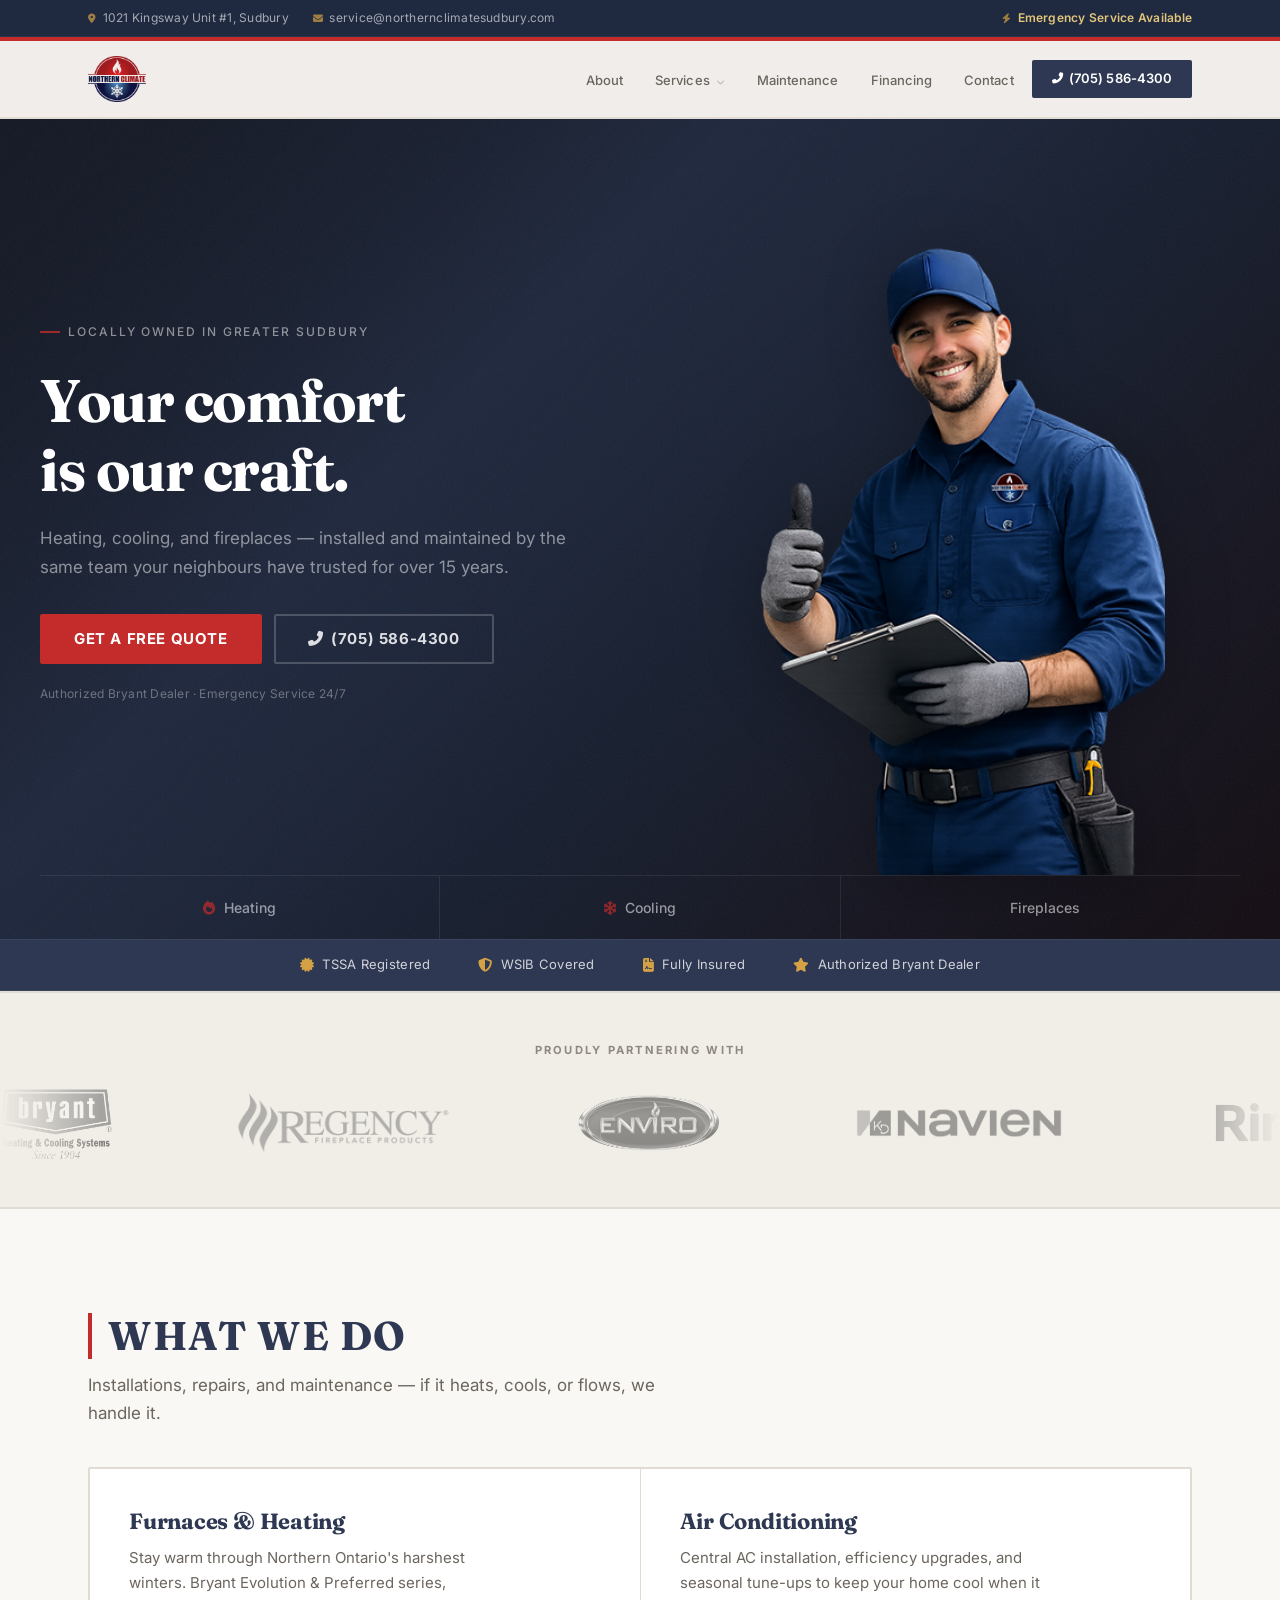
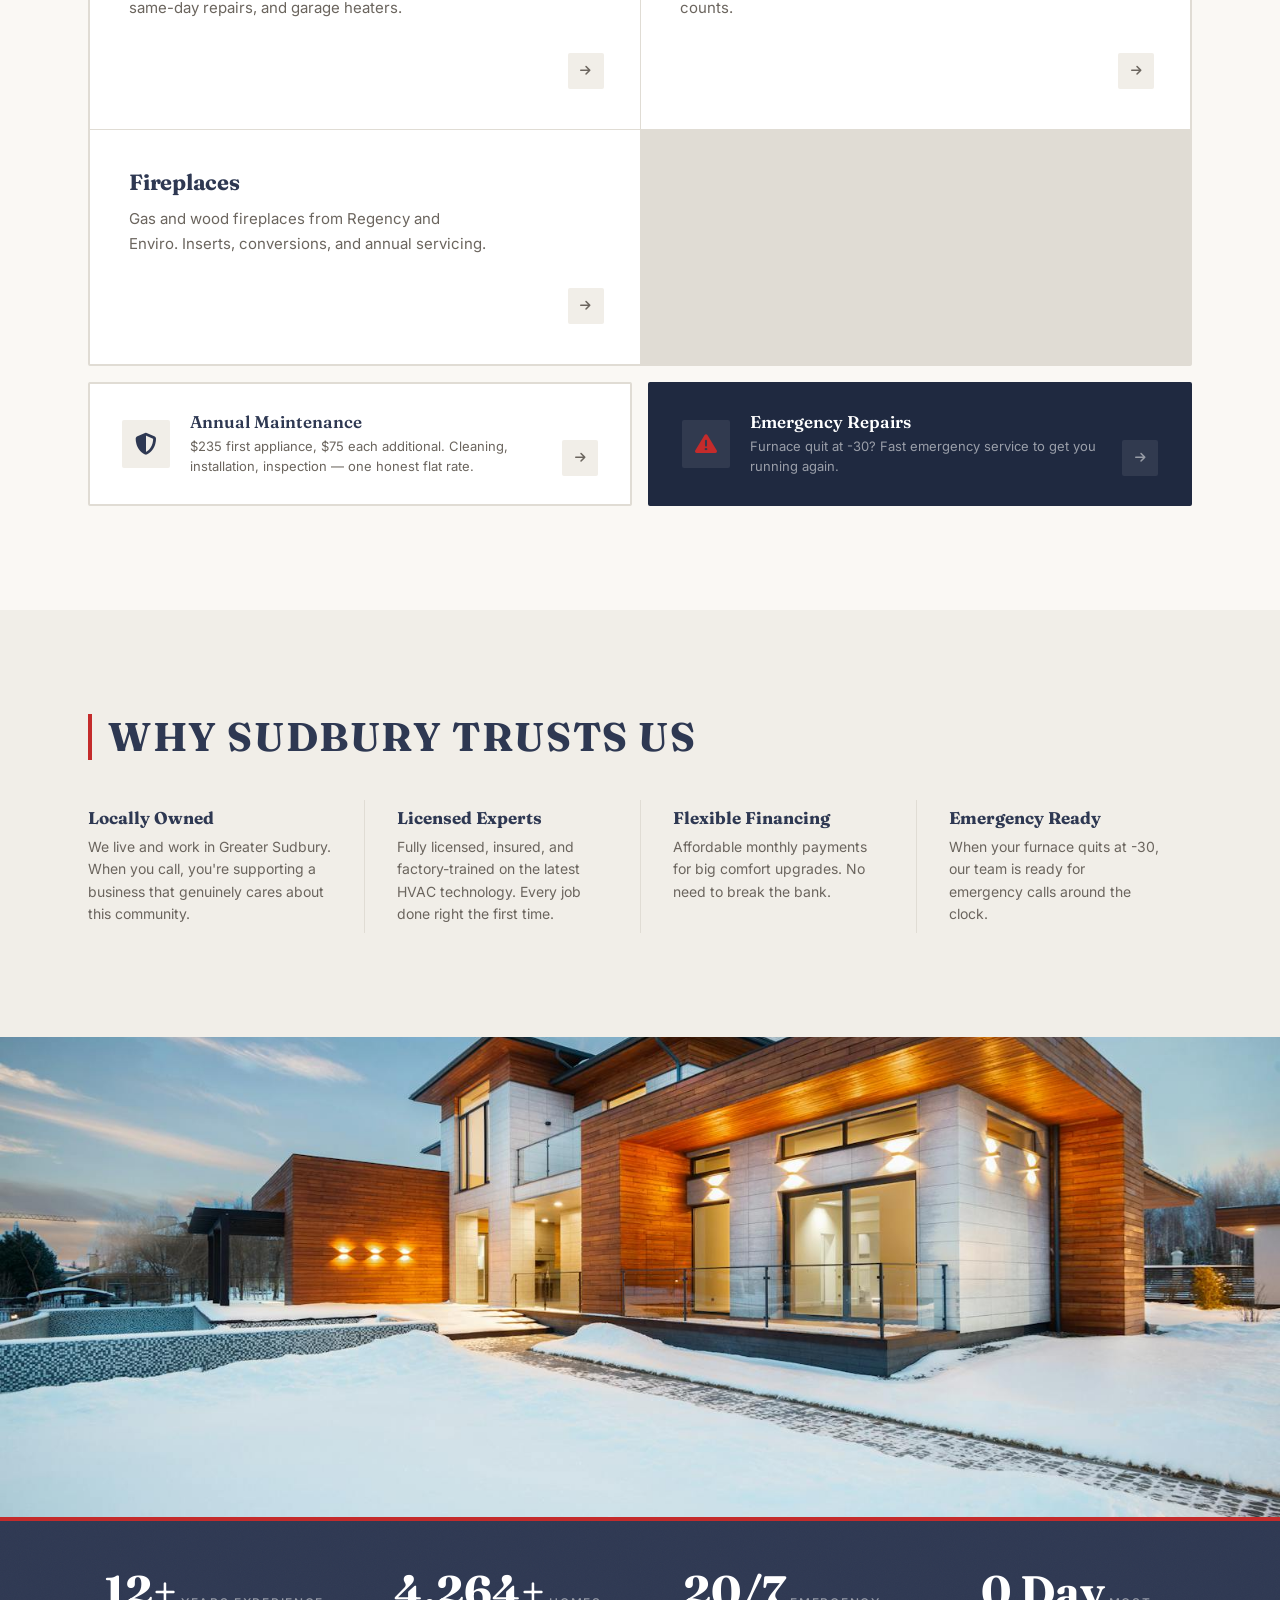
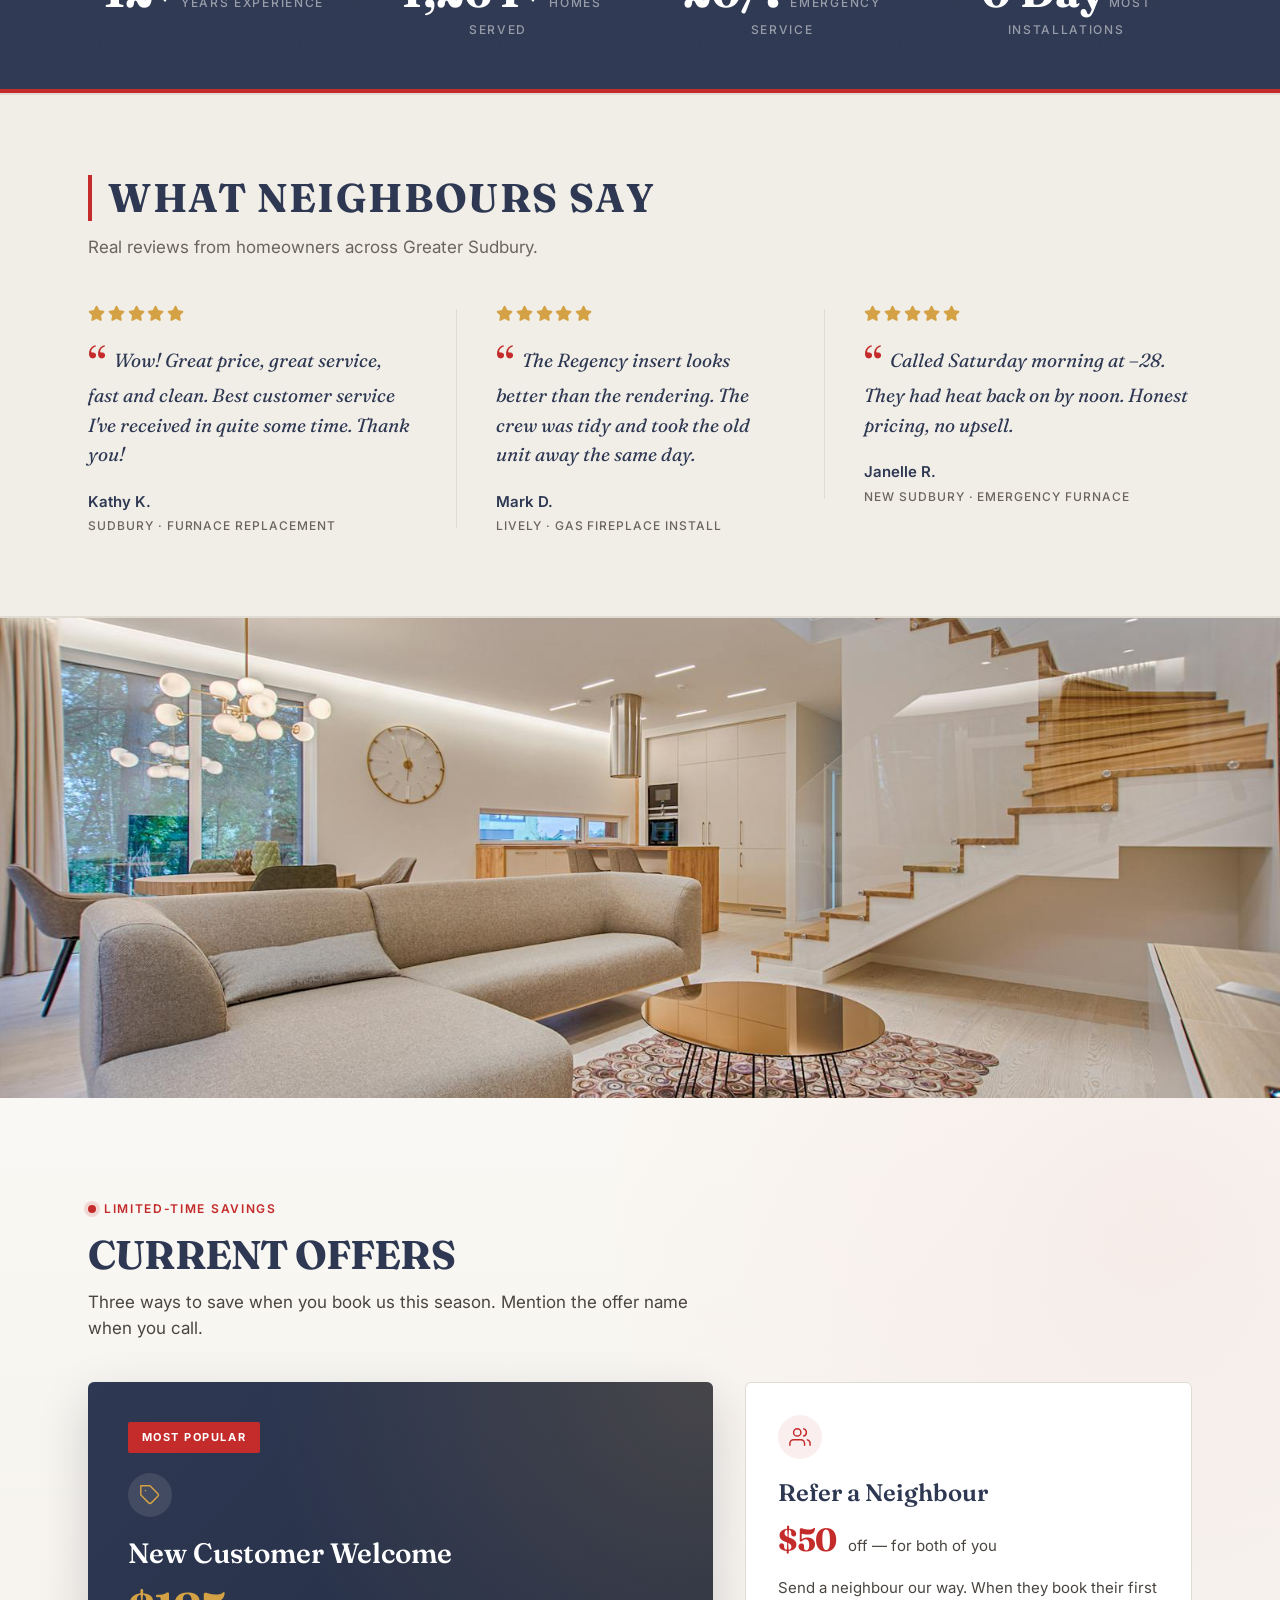
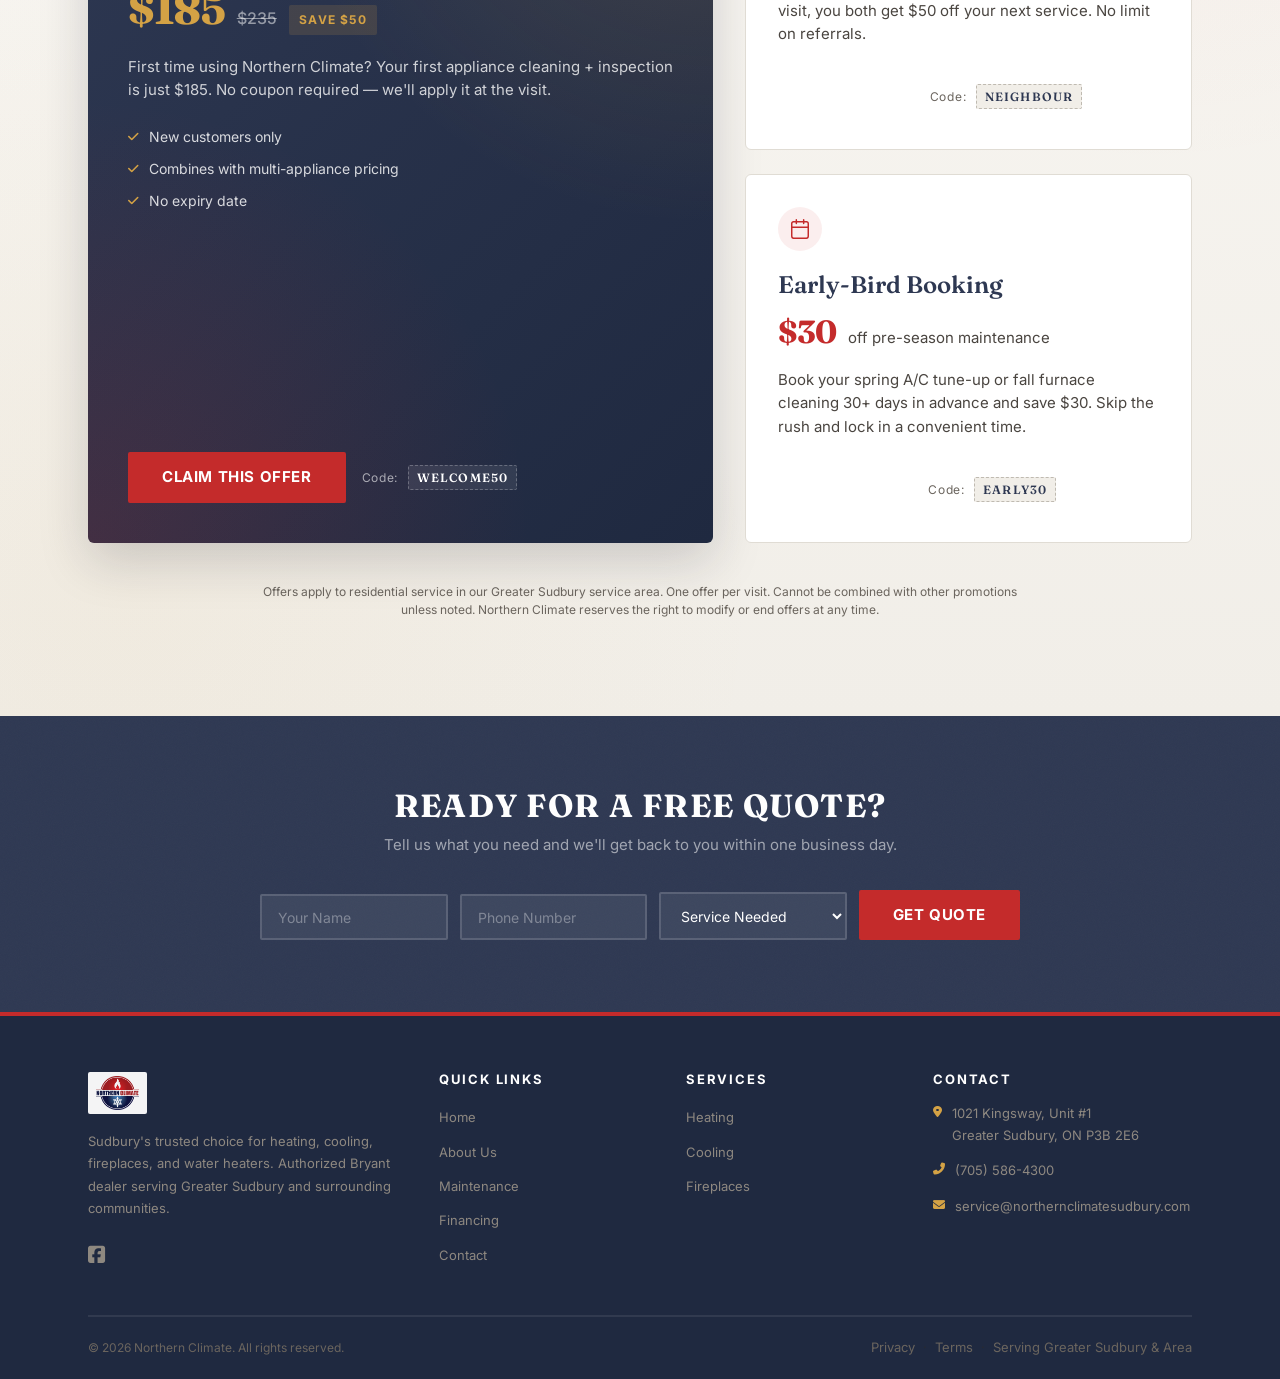
==== index.html @ fa370f74 "Fix testimonials, rewrite plans, add promotions, lighter theme, pause plumbing User-requested polish" ====
<!DOCTYPE html>
<html lang="en">
<head>
  <meta charset="UTF-8">
  <meta name="viewport" content="width=device-width, initial-scale=1.0">
  <meta name="theme-color" content="#2E3852">
  <title>Northern Climate | Heating, Cooling &amp; Fireplaces in Sudbury, ON</title>
  <meta name="description" content="Northern Climate offers expert furnace, air conditioning, and fireplace services in Greater Sudbury, ON. Authorized Bryant dealer. Call (705) 586-4300.">
  <link rel="canonical" href="https://northernclimatesudbury.com/">

  <!-- Favicons -->
  <link rel="icon" type="image/svg+xml" href="favicon.svg">
  <link rel="apple-touch-icon" href="apple-touch-icon.svg">
  <link rel="mask-icon" href="favicon-mask.svg" color="#C42B2B">
  <link rel="manifest" href="site.webmanifest">

  <!-- Open Graph -->
  <meta property="og:title" content="Northern Climate | Heating, Cooling &amp; Fireplaces in Sudbury, ON">
  <meta property="og:description" content="Expert furnace, air conditioning, and fireplace service in Greater Sudbury. Authorized Bryant dealer.">
  <meta property="og:type" content="website">
  <meta property="og:locale" content="en_CA">
  <meta property="og:site_name" content="Northern Climate">
  <meta property="og:url" content="https://northernclimatesudbury.com/">
  <meta property="og:image" content="https://northernclimatesudbury.com/thumbs-up.png">
  <meta property="og:image:alt" content="Northern Climate — heating, cooling, and fireplaces in Greater Sudbury">

  <!-- Twitter Card -->
  <meta name="twitter:card" content="summary_large_image">
  <meta name="twitter:title" content="Northern Climate | Heating, Cooling &amp; Fireplaces in Sudbury, ON">
  <meta name="twitter:description" content="Expert HVAC services in Greater Sudbury. Authorized Bryant dealer.">
  <meta name="twitter:image" content="https://northernclimatesudbury.com/thumbs-up.png">

  <!-- Performance hints -->
  <link rel="preconnect" href="https://fonts.googleapis.com">
  <link rel="preconnect" href="https://fonts.gstatic.com" crossorigin>
  <link rel="dns-prefetch" href="https://cdnjs.cloudflare.com">

  <!-- Fonts -->
  <link href="https://fonts.googleapis.com/css2?family=Fraunces:opsz,wght@9..144,400;9..144,600;9..144,700&family=Inter:wght@400;500;600;700&display=swap" rel="stylesheet">
  <link rel="stylesheet" href="https://cdnjs.cloudflare.com/ajax/libs/font-awesome/6.4.0/css/all.min.css">

  <!-- Site styles + JS -->
  <link rel="stylesheet" href="css/styles.css">
  <script src="js/main.js" defer></script>
  <script type="application/ld+json">
  {
    "@context": "https://schema.org",
    "@type": "HVACBusiness",
    "name": "Northern Climate",
    "telephone": "(705) 586-4300",
    "email": "service@northernclimatesudbury.com",
    "url": "https://northernclimatesudbury.com",
    "address": {
      "@type": "PostalAddress",
      "streetAddress": "1021 Kingsway, Unit #1",
      "addressLocality": "Greater Sudbury",
      "addressRegion": "ON",
      "postalCode": "P3B 2E6",
      "addressCountry": "CA"
    },
    "openingHours": "Mo-Fr 08:00-17:00"
  }
  </script>

  <!-- Google Analytics 4 — TODO: replace G-XXXXXXXXXX with your Measurement ID, then uncomment. -->
  <!--
  <script async src="https://www.googletagmanager.com/gtag/js?id=G-XXXXXXXXXX"></script>
  <script>
    window.dataLayer = window.dataLayer || [];
    function gtag(){dataLayer.push(arguments);}
    gtag('js', new Date());
    gtag('config', 'G-XXXXXXXXXX', { anonymize_ip: true });
  </script>
  -->
  <!-- Privacy-friendly alternative: Plausible
  <script defer data-domain="northernclimatesudbury.com" src="https://plausible.io/js/script.js"></script>
  -->
</head>
<body>

  <a class="skip-link" href="#main">Skip to main content</a>

  <header>
    <!-- Top Info Bar -->
    <div class="top-bar" id="topBar">
      <div class="container top-bar-inner">
        <div class="top-bar-left">
          <span><i class="fas fa-map-marker-alt"></i> 1021 Kingsway Unit #1, Sudbury</span>
          <span><i class="fas fa-envelope"></i> service@northernclimatesudbury.com</span>
        </div>
        <div><span><i class="fas fa-bolt"></i> <strong>Emergency Service Available</strong></span></div>
      </div>
    </div>

    <!-- Navigation -->
    <nav class="nav-wrap">
      <div class="container nav-inner">
        <a href="index.html" class="nav-logo"><img src="Northern Climate logo (1).png" alt="Northern Climate"></a>
        <ul class="nav-links">
          <li><a href="about.html">About</a></li>
          <li class="nav-dropdown">
            <a href="#" class="nav-dropdown-toggle">Services <i class="fas fa-chevron-down"></i></a>
            <div class="nav-dropdown-menu">
              <a href="services/heating.html">Heating</a>
              <a href="services/cooling.html">Cooling</a>
              <a href="services/fireplaces.html">Fireplaces</a>
              <!-- <a href="services/plumbing.html">Plumbing &amp; Water Heaters</a> -->
            </div>
          </li>
          <li><a href="protection-plans.html">Maintenance</a></li>
          <li><a href="financing.html">Financing</a></li>
          <li><a href="contact.html">Contact</a></li>
          <li><a href="tel:7055864300" class="nav-cta"><i class="fas fa-phone-alt"></i> (705) 586-4300</a></li>
        </ul>
        <button class="hamburger" aria-label="Toggle navigation">
          <span></span><span></span><span></span>
        </button>
      </div>
      <div class="mobile-menu">
        <a href="about.html">About</a>
        <a href="#" class="mobile-services-toggle">Services <i class="fas fa-chevron-down"></i></a>
        <div class="mobile-submenu">
          <a href="services/heating.html">Heating</a>
          <a href="services/cooling.html">Cooling</a>
          <a href="services/fireplaces.html">Fireplaces</a>
          <!-- <a href="services/plumbing.html">Plumbing &amp; Water Heaters</a> -->
        </div>
        <a href="protection-plans.html">Maintenance</a>
        <a href="financing.html">Financing</a>
        <a href="contact.html">Contact</a>
        <a href="tel:7055864300" style="color:var(--red);font-weight:700"><i class="fas fa-phone-alt"></i> (705) 586-4300</a>
      </div>
    </nav>
  </header>

  <main id="main">

    <!-- ====== HERO ====== -->
    <section class="hero has-grain industrial-grid">
      <div class="hero-bg-pattern"></div>
      <div class="container hero-content">
        <div class="hero-text">
          <div class="hero-label">Locally Owned in Greater Sudbury</div>
          <h1>Your comfort is our craft.</h1>
          <p class="hero-subtitle">Heating, cooling, and fireplaces — installed and maintained by the same team your neighbours have trusted for over 15 years.</p>
          <div class="hero-actions">
            <a href="contact.html" class="btn btn-red">Get a Free Quote</a>
            <a href="tel:7055864300" class="btn btn-outline"><i class="fas fa-phone-alt"></i> (705) 586-4300</a>
          </div>
          <div class="hero-credential">Authorized Bryant Dealer · Emergency Service 24/7</div>
        </div>
        <div class="hero-image">
          <img src="thumbs-up.png" alt="Northern Climate technician" width="640" height="640" fetchpriority="high" decoding="async" />
        </div>
        <div class="hero-services-row">
          <a href="services/heating.html" class="hero-service-link">
            <i class="fas fa-fire"></i>
            <span>Heating</span>
          </a>
          <a href="services/cooling.html" class="hero-service-link">
            <i class="fas fa-snowflake"></i>
            <span>Cooling</span>
          </a>
          <a href="services/fireplaces.html" class="hero-service-link">
            <i class="fas fa-fireplace"></i>
            <span>Fireplaces</span>
          </a>
          <!--

          <a href="services/plumbing.html" class="hero-service-link">
            <i class="fas fa-faucet"></i>
            <span>Plumbing</span>
          </a>

          -->
        </div>
      </div>
    </section>

    <!-- ====== TRUST BADGES ====== -->
    <section class="trust-row" aria-label="Credentials">
      <div class="container trust-row-inner">
        <span class="trust-item"><i class="fas fa-certificate" aria-hidden="true"></i> TSSA Registered</span>
        <span class="trust-sep" aria-hidden="true"></span>
        <span class="trust-item"><i class="fas fa-shield-alt" aria-hidden="true"></i> WSIB Covered</span>
        <span class="trust-sep" aria-hidden="true"></span>
        <span class="trust-item"><i class="fas fa-file-contract" aria-hidden="true"></i> Fully Insured</span>
        <span class="trust-sep" aria-hidden="true"></span>
        <span class="trust-item"><i class="fas fa-star" aria-hidden="true"></i> Authorized Bryant Dealer</span>
      </div>
    </section>

    <!-- ====== PARTNERS MARQUEE ====== -->
    <section class="marquee-section">
      <div class="marquee-label">Proudly Partnering With</div>
      <div class="marquee">
        <div class="marquee-track">
          <img src="brand_logos/bryant.png" alt="Bryant" >
          <img src="brand_logos/regency.png" alt="Regency">
          <img src="brand_logos/enviro.png" alt="Enviro">
          <img src="brand_logos/navien.png" alt="Navien">
          <img src="brand_logos/rinnai.png" alt="Rinnai">
          <img src="brand_logos/bradford white.png" alt="Bradford White">
          <img src="brand_logos/continental.png" alt="Continental" >
          <!-- duplicate set for seamless loop -->
          <img src="brand_logos/bryant.png" alt="Bryant" aria-hidden="true">
          <img src="brand_logos/regency.png" alt="Regency" aria-hidden="true">
          <img src="brand_logos/enviro.png" alt="Enviro" aria-hidden="true">
          <img src="brand_logos/navien.png" alt="Navien" aria-hidden="true">
          <img src="brand_logos/rinnai.png" alt="Rinnai" aria-hidden="true">
          <img src="brand_logos/bradford white.png" alt="Bradford White" aria-hidden="true">
          <img src="brand_logos/continental.png" alt="Continental" aria-hidden="true" >
        </div>
      </div>
    </section>

    <!-- ====== SERVICES ====== -->
    <section id="services" class="section-padding">
      <div class="container">
        <div class="section-heading section-heading--left">
          <h2>What We Do</h2>
          <p>Installations, repairs, and maintenance — if it heats, cools, or flows, we handle it.</p>
        </div>

        <div class="services-grid-v2 stagger-children">
          <a href="services/heating.html" class="service-tile fade-in">
            <h3>Furnaces &amp; Heating</h3>
            <p>Stay warm through Northern Ontario's harshest winters. Bryant Evolution &amp; Preferred series, same-day repairs, and garage heaters.</p>
            <span class="service-tile-arrow"><i class="fas fa-arrow-right"></i></span>
          </a>
          <a href="services/cooling.html" class="service-tile fade-in">
            <h3>Air Conditioning</h3>
            <p>Central AC installation, efficiency upgrades, and seasonal tune-ups to keep your home cool when it counts.</p>
            <span class="service-tile-arrow"><i class="fas fa-arrow-right"></i></span>
          </a>
          <a href="services/fireplaces.html" class="service-tile fade-in">
            <h3>Fireplaces</h3>
            <p>Gas and wood fireplaces from Regency and Enviro. Inserts, conversions, and annual servicing.</p>
            <span class="service-tile-arrow"><i class="fas fa-arrow-right"></i></span>
          </a>
          <!--

          <a href="services/plumbing.html" class="service-tile fade-in">
            <h3>Plumbing &amp; Water Heaters</h3>
            <p>Tank replacements, tankless conversions, cottage plumbing, and underground gas line work.</p>
            <span class="service-tile-arrow"><i class="fas fa-arrow-right"></i></span>
          </a>

          -->
        </div>

        <div class="services-bottom-row stagger-children">
          <a href="protection-plans.html" class="service-highlight fade-in">
            <i class="fas fa-shield-alt"></i>
            <div>
              <h3>Annual Maintenance</h3>
              <p>$235 first appliance, $75 each additional. Cleaning, installation, inspection — one honest flat rate.</p>
            </div>
            <span class="service-tile-arrow"><i class="fas fa-arrow-right"></i></span>
          </a>
          <a href="tel:7055864300" class="service-highlight service-highlight--emergency fade-in">
            <i class="fas fa-exclamation-triangle"></i>
            <div>
              <h3>Emergency Repairs</h3>
              <p>Furnace quit at -30? Fast emergency service to get you running again.</p>
            </div>
            <span class="service-tile-arrow"><i class="fas fa-arrow-right"></i></span>
          </a>
        </div>
      </div>
    </section>

    <!-- ====== WHY US ====== -->
    <section class="section-padding section-alt">
      <div class="container">
        <div class="section-heading section-heading--left">
          <h2>Why Sudbury Trusts Us</h2>
        </div>
        <div class="why-strip stagger-children">
          <div class="why-strip-item fade-in">
            <h3>Locally Owned</h3>
            <p>We live and work in Greater Sudbury. When you call, you're supporting a business that genuinely cares about this community.</p>
          </div>
          <div class="why-strip-item fade-in">
            <h3>Licensed Experts</h3>
            <p>Fully licensed, insured, and factory-trained on the latest HVAC technology. Every job done right the first time.</p>
          </div>
          <div class="why-strip-item fade-in">
            <h3>Flexible Financing</h3>
            <p>Affordable monthly payments for big comfort upgrades. No need to break the bank.</p>
          </div>
          <div class="why-strip-item fade-in">
            <h3>Emergency Ready</h3>
            <p>When your furnace quits at -30, our team is ready for emergency calls around the clock.</p>
          </div>
        </div>
      </div>
    </section>

    <!-- ====== PHOTO BREAK ====== -->
    <div class="photo-break">
      <img src="images/cozy-home-winter.jpg" alt="Cozy home kept comfortable through Northern Ontario winters" loading="lazy">
    </div>

    <!-- ====== STATS ====== -->
    <section class="stats-bar has-grain">
      <div class="container">
        <div class="stat-item">
          <span class="stat-number" data-count="15" data-suffix="+">0</span>
          <span class="stat-label">Years Experience</span>
        </div>
        <div class="stat-item">
          <span class="stat-number" data-count="5000" data-suffix="+">0</span>
          <span class="stat-label">Homes Served</span>
        </div>
        <div class="stat-item">
          <span class="stat-number" data-count="24" data-suffix="/7">0</span>
          <span class="stat-label">Emergency Service</span>
        </div>
        <div class="stat-item">
          <span class="stat-number" data-count="1" data-suffix=" Day">0</span>
          <span class="stat-label">Most Installations</span>
        </div>
      </div>
    </section>

    <!-- ====== TESTIMONIALS ====== -->
    <section class="testimonial-section">
      <div class="container">
        <div class="section-heading section-heading--left u-mb-lg">
          <h2>What neighbours say</h2>
          <p>Real reviews from homeowners across Greater Sudbury.</p>
        </div>
        <div class="testimonial-grid stagger-children">
          <div class="testimonial-quote fade-in">
            <div class="stars" aria-label="5 out of 5 stars">
              <i class="fas fa-star" aria-hidden="true"></i><i class="fas fa-star" aria-hidden="true"></i><i class="fas fa-star" aria-hidden="true"></i><i class="fas fa-star" aria-hidden="true"></i><i class="fas fa-star" aria-hidden="true"></i>
            </div>
            <blockquote>Wow! Great price, great service, fast and clean. Best customer service I've received in quite some time. Thank you!</blockquote>
            <cite><strong>Kathy K.</strong>Sudbury · Furnace replacement</cite>
          </div>
          <div class="testimonial-quote fade-in">
            <div class="stars" aria-label="5 out of 5 stars">
              <i class="fas fa-star" aria-hidden="true"></i><i class="fas fa-star" aria-hidden="true"></i><i class="fas fa-star" aria-hidden="true"></i><i class="fas fa-star" aria-hidden="true"></i><i class="fas fa-star" aria-hidden="true"></i>
            </div>
            <blockquote>The Regency insert looks better than the rendering. The crew was tidy and took the old unit away the same day.</blockquote>
            <cite><strong>Mark D.</strong>Lively · Gas fireplace install</cite>
          </div>
          <div class="testimonial-quote fade-in">
            <div class="stars" aria-label="5 out of 5 stars">
              <i class="fas fa-star" aria-hidden="true"></i><i class="fas fa-star" aria-hidden="true"></i><i class="fas fa-star" aria-hidden="true"></i><i class="fas fa-star" aria-hidden="true"></i><i class="fas fa-star" aria-hidden="true"></i>
            </div>
            <blockquote>Called Saturday morning at –28. They had heat back on by noon. Honest pricing, no upsell.</blockquote>
            <cite><strong>Janelle R.</strong>New Sudbury · Emergency furnace</cite>
          </div>
        </div>
      </div>
    </section>

    <!-- ====== PHOTO BREAK ====== -->
    <div class="photo-break">
      <img src="images/home-interior.jpg" alt="Beautiful home interior with modern comfort systems" loading="lazy">
    </div>

    <!-- ====== CURRENT OFFERS ====== -->
    <section class="promos-section" aria-labelledby="promos-heading">
      <div class="container">
        <div class="promos-header fade-in">
          <span class="promos-eyebrow"><span class="promos-eyebrow-dot" aria-hidden="true"></span> Limited-time savings</span>
          <h2 id="promos-heading">Current offers</h2>
          <p>Three ways to save when you book us this season. Mention the offer name when you call.</p>
        </div>

        <div class="promos-grid">
          <!-- FEATURED PROMO -->
          <article class="promo-card promo-card--featured fade-in">
            <div class="promo-card-bg" aria-hidden="true"></div>
            <div class="promo-card-inner">
              <div class="promo-ribbon">Most popular</div>
              <div class="promo-icon" aria-hidden="true">
                <svg viewBox="0 0 24 24" fill="none" stroke="currentColor" stroke-width="1.6" stroke-linecap="round" stroke-linejoin="round">
                  <path d="M20.59 13.41l-7.17 7.17a2 2 0 0 1-2.83 0L2 12V2h10l8.59 8.59a2 2 0 0 1 0 2.82z"/>
                  <line x1="7" y1="7" x2="7.01" y2="7"/>
                </svg>
              </div>
              <h3>New Customer Welcome</h3>
              <div class="promo-amount-line">
                <span class="promo-amount">$185</span>
                <span class="promo-strike">$235</span>
                <span class="promo-save">Save $50</span>
              </div>
              <p>First time using Northern Climate? Your first appliance cleaning + inspection is just $185. No coupon required — we'll apply it at the visit.</p>
              <ul class="promo-meta">
                <li><i class="fas fa-check" aria-hidden="true"></i> New customers only</li>
                <li><i class="fas fa-check" aria-hidden="true"></i> Combines with multi-appliance pricing</li>
                <li><i class="fas fa-check" aria-hidden="true"></i> No expiry date</li>
              </ul>
              <div class="promo-actions">
                <a href="contact.html?offer=welcome" class="btn btn-red">Claim This Offer</a>
                <span class="promo-code">Code: <strong>WELCOME50</strong></span>
              </div>
            </div>
          </article>

          <!-- STANDARD PROMOS -->
          <div class="promos-stack">
            <article class="promo-card fade-in">
              <div class="promo-card-inner">
                <div class="promo-icon promo-icon--gold" aria-hidden="true">
                  <svg viewBox="0 0 24 24" fill="none" stroke="currentColor" stroke-width="1.6" stroke-linecap="round" stroke-linejoin="round">
                    <path d="M17 21v-2a4 4 0 0 0-4-4H5a4 4 0 0 0-4 4v2"/>
                    <circle cx="9" cy="7" r="4"/>
                    <path d="M23 21v-2a4 4 0 0 0-3-3.87"/>
                    <path d="M16 3.13a4 4 0 0 1 0 7.75"/>
                  </svg>
                </div>
                <h3>Refer a Neighbour</h3>
                <div class="promo-amount-line">
                  <span class="promo-amount promo-amount--small">$50</span>
                  <span class="promo-amount-suffix">off — for both of you</span>
                </div>
                <p>Send a neighbour our way. When they book their first visit, you both get $50 off your next service. No limit on referrals.</p>
                <div class="promo-actions">
                  <a href="contact.html?offer=referral" class="btn btn-outline btn-sm">Get Details</a>
                  <span class="promo-code">Code: <strong>NEIGHBOUR</strong></span>
                </div>
              </div>
            </article>

            <article class="promo-card fade-in">
              <div class="promo-card-inner">
                <div class="promo-icon promo-icon--navy" aria-hidden="true">
                  <svg viewBox="0 0 24 24" fill="none" stroke="currentColor" stroke-width="1.6" stroke-linecap="round" stroke-linejoin="round">
                    <rect x="3" y="4" width="18" height="18" rx="2" ry="2"/>
                    <line x1="16" y1="2" x2="16" y2="6"/>
                    <line x1="8" y1="2" x2="8" y2="6"/>
                    <line x1="3" y1="10" x2="21" y2="10"/>
                  </svg>
                </div>
                <h3>Early-Bird Booking</h3>
                <div class="promo-amount-line">
                  <span class="promo-amount promo-amount--small">$30</span>
                  <span class="promo-amount-suffix">off pre-season maintenance</span>
                </div>
                <p>Book your spring A/C tune-up or fall furnace cleaning 30+ days in advance and save $30. Skip the rush and lock in a convenient time.</p>
                <div class="promo-actions">
                  <a href="contact.html?offer=earlybird" class="btn btn-outline btn-sm">Book Early</a>
                  <span class="promo-code">Code: <strong>EARLY30</strong></span>
                </div>
              </div>
            </article>
          </div>
        </div>

        <p class="promos-fineprint">Offers apply to residential service in our Greater Sudbury service area. One offer per visit. Cannot be combined with other promotions unless noted. Northern Climate reserves the right to modify or end offers at any time.</p>
      </div>
    </section>

    <!-- ====== LEAD FORM ====== -->
    <section class="lead-band has-grain">
      <div class="container">
        <h2>Ready for a Free Quote?</h2>
        <p>Tell us what you need and we'll get back to you within one business day.</p>
        <form id="leadForm" class="lead-form" novalidate>
          <input type="text" name="_gotcha" class="hp-field" tabindex="-1" autocomplete="off" aria-hidden="true">
          <input type="text" name="name" placeholder="Your Name" required>
          <input type="tel" name="phone" placeholder="Phone Number" required>
          <select name="service" required>
            <option value="" disabled selected>Service Needed</option>
            <option value="heating">Heating</option>
            <option value="cooling">Air Conditioning</option>
            <option value="fireplaces">Fireplaces</option>
            <!-- <option value="plumbing">Plumbing / Water Heaters</option> -->
            <option value="maintenance">Maintenance Plan</option>
            <option value="other">Other</option>
          </select>
          <button type="submit" class="btn btn-red">Get Quote</button>
          <div class="form-error" role="alert" aria-live="polite"></div>
        </form>
      </div>
    </section>

  </main>

  <!-- ====== FOOTER ====== -->
  <footer class="site-footer">
    <div class="container">
      <div class="footer-grid">
        <div class="footer-brand">
          <img src="Northern Climate logo (1).png" alt="Northern Climate">
          <p>Sudbury's trusted choice for heating, cooling, fireplaces, and water heaters. Authorized Bryant dealer serving Greater Sudbury and surrounding communities.</p>
          <div class="footer-social">
            <a href="#" aria-label="Facebook" rel="noopener noreferrer"><i class="fab fa-facebook-square"></i></a>
          </div>
        </div>
        <div class="footer-col">
          <h4>Quick Links</h4>
          <ul>
            <li><a href="index.html">Home</a></li>
            <li><a href="about.html">About Us</a></li>
            <li><a href="protection-plans.html">Maintenance</a></li>
            <li><a href="financing.html">Financing</a></li>
            <li><a href="contact.html">Contact</a></li>
          </ul>
        </div>
        <div class="footer-col">
          <h4>Services</h4>
          <ul>
            <li><a href="services/heating.html">Heating</a></li>
            <li><a href="services/cooling.html">Cooling</a></li>
            <li><a href="services/fireplaces.html">Fireplaces</a></li>
            <!-- <li><a href="services/plumbing.html">Plumbing &amp; Water Heaters</a></li> -->
          </ul>
        </div>
        <div class="footer-col">
          <h4>Contact</h4>
          <div class="contact-item"><i class="fas fa-map-marker-alt"></i><span>1021 Kingsway, Unit #1<br>Greater Sudbury, ON P3B 2E6</span></div>
          <div class="contact-item"><i class="fas fa-phone-alt"></i><a href="tel:7055864300">(705) 586-4300</a></div>
          <div class="contact-item"><i class="fas fa-envelope"></i><a href="mailto:service@northernclimatesudbury.com">service@northernclimatesudbury.com</a></div>
        </div>
      </div>
      <div class="footer-bottom">
        <p>&copy; <span class="js-year"></span> Northern Climate. All rights reserved.</p>
        <div class="footer-legal">
          <a href="privacy.html">Privacy</a>
          <span class="sep">·</span>
          <a href="terms.html">Terms</a>
          <span class="sep">·</span>
          <span>Serving Greater Sudbury &amp; Area</span>
        </div>
      </div>
    </div>
  </footer>

  <div class="mobile-call-bar">
    <a href="tel:7055864300"><i class="fas fa-phone-alt"></i> Call Now — (705) 586-4300</a>
  </div>

</body>
</html>
---- css/styles.css ----
/* ================================================
   Northern Climate — "Industrial Modern" Design System
   ================================================ */

/* --- Palette (lighter v2 theme) --- */
:root {
  --red: #C42B2B;
  --red-dark: #9A1C1C;
  --red-glow: rgba(196, 43, 43, 0.12);

  /* Softer, lighter navy family — still on-brand, much more airy */
  --navy: #2E3852;
  --navy-deep: #1F2940;
  --navy-light: #4A5777;

  --gold: #D4A245;
  --gold-light: #E2C67A;

  /* Brighter neutrals */
  --cream: #FAF8F4;
  --warm-100: #F1EEE8;
  --warm-200: #E0DCD4;
  --warm-300: #BFBAB1;
  --warm-400: #8E8880;
  --warm-500: #6B655E;
  --warm-600: #4A4540;
  --warm-700: #2E2B28;
  --warm-800: #1C1A18;

  --nav-h: 76px;
  --ease: cubic-bezier(0.22, 0.61, 0.36, 1);
  --ease-back: cubic-bezier(0.22, 0.61, 0.36, 1);
}

/* --- Reset --- */
*, *::before, *::after { box-sizing: border-box; margin: 0; padding: 0; }

html {
  scroll-behavior: smooth;
  scroll-padding-top: calc(var(--nav-h) + 1rem);
}

body {
  font-family: 'Inter', system-ui, -apple-system, sans-serif;
  color: var(--warm-700);
  background: var(--cream);
  line-height: 1.65;
  -webkit-font-smoothing: antialiased;
  overflow-x: hidden;
}

h1, h2, h3, h4, h5, h6 {
  font-family: 'Fraunces', 'Georgia', serif;
  font-weight: 700;
  color: var(--navy);
  line-height: 1.15;
  text-wrap: balance;
}
h2 {
  text-transform: uppercase;
  letter-spacing: 0.04em;
}

img { max-width: 100%; height: auto; display: block; }
a { color: inherit; text-decoration: none; }
ul { list-style: none; }

/* --- Scrollbar --- */
::-webkit-scrollbar { width: 6px; }
::-webkit-scrollbar-track { background: var(--cream); }
::-webkit-scrollbar-thumb { background: var(--warm-300); border-radius: 1px; }
::-webkit-scrollbar-thumb:hover { background: var(--red); }

/* --- Noise texture mixin (applied via pseudo-elements) --- */
.has-grain::before {
  content: '';
  position: absolute;
  inset: 0;
  opacity: 0.06;
  background-image: url("data:image/svg+xml,%3Csvg viewBox='0 0 256 256' xmlns='http://www.w3.org/2000/svg'%3E%3Cfilter id='n'%3E%3CfeTurbulence type='fractalNoise' baseFrequency='0.85' numOctaves='4' stitchTiles='stitch'/%3E%3C/filter%3E%3Crect width='100%25' height='100%25' filter='url(%23n)'/%3E%3C/svg%3E");
  background-size: 200px 200px;
  pointer-events: none;
  z-index: 0;
}

/* ============================================
   LAYOUT
   ============================================ */
.container {
  width: 100%;
  max-width: 1200px;
  margin: 0 auto;
  padding: 0 1.5rem;
}
@media (min-width: 768px) { .container { padding: 0 2.5rem; } }
@media (min-width: 1200px) { .container { padding: 0 3rem; } }

.section-padding { padding: 5rem 0; }
@media (min-width: 768px) { .section-padding { padding: 6.5rem 0; } }

.section-alt { background: var(--warm-100); }

/* ============================================
   BUTTONS
   ============================================ */
.btn {
  display: inline-flex;
  align-items: center;
  justify-content: center;
  gap: 0.5rem;
  padding: 0.9rem 2rem;
  font-family: 'Inter', sans-serif;
  font-weight: 700;
  font-size: 0.9375rem;
  border: 2px solid transparent;
  border-radius: 2px;
  cursor: pointer;
  transition: all 250ms var(--ease);
  text-align: center;
  line-height: 1.2;
  letter-spacing: 0.04em;
  text-transform: uppercase;
  position: relative;
  overflow: hidden;
}
.btn::before {
  content: '';
  position: absolute;
  left: 0;
  top: 0;
  bottom: 0;
  width: 0;
  background: rgba(255,255,255,0.25);
  transition: width 250ms var(--ease);
}
.btn:hover::before {
  width: 4px;
}

.btn-red {
  background: var(--red);
  color: #fff;
  border-color: var(--red);
}
.btn-red:hover {
  background: var(--red-dark);
  border-color: var(--red-dark);
  transform: translateY(-1px);
  box-shadow: 0 8px 24px rgba(196, 43, 43, 0.3);
}

.btn-blue {
  background: var(--navy);
  color: #fff;
  border-color: var(--navy);
}
.btn-blue:hover {
  background: var(--navy-light);
  border-color: var(--navy-light);
  transform: translateY(-1px);
  box-shadow: 0 8px 24px rgba(26, 30, 46, 0.3);
}

.btn-outline {
  background: transparent;
  color: rgba(255,255,255,0.85);
  border-color: rgba(255,255,255,0.2);
}
.btn-outline:hover {
  background: rgba(255,255,255,0.08);
  color: #fff;
  border-color: rgba(255,255,255,0.4);
  transform: translateY(-1px);
}

.btn-white {
  background: #fff;
  color: var(--red);
  border-color: #fff;
}
.btn-white:hover {
  background: var(--cream);
  transform: translateY(-1px);
  box-shadow: 0 8px 24px rgba(0,0,0,0.15);
}

.btn-ghost {
  background: transparent;
  color: var(--navy);
  border-color: var(--warm-300);
}
.btn-ghost:hover {
  border-color: var(--navy);
  transform: translateY(-1px);
}

/* ============================================
   TOP BAR
   ============================================ */
/* ============================================
   TOP BAR
   ============================================ */
.top-bar {
  background: var(--navy-deep);
  color: rgba(255,255,255,0.6);
  font-size: 0.75rem;
  padding: 0;
  letter-spacing: 0.02em;
  border-bottom: 1px solid rgba(255,255,255,0.06);
}
.top-bar a { color: rgba(255,255,255,0.6); transition: color 200ms var(--ease); }
.top-bar a:hover { color: var(--gold-light); }
.top-bar-inner {
  display: flex;
  justify-content: space-between;
  align-items: center;
  height: 36px;
}
.top-bar-left {
  display: flex;
  gap: 1.5rem;
}
.top-bar-left span,
.top-bar > .container > div > span {
  display: inline-flex;
  align-items: center;
  gap: 0.4rem;
}
.top-bar i {
  color: var(--gold);
  font-size: 0.625rem;
  opacity: 0.7;
}
.top-bar strong { color: var(--gold-light); font-weight: 600; }

/* ============================================
   NAVIGATION
   ============================================ */
.nav-wrap {
  position: sticky;
  top: 0;
  z-index: 100;
  background: rgba(240, 237, 234, 0.97);
  backdrop-filter: blur(20px) saturate(1.2);
  -webkit-backdrop-filter: blur(20px) saturate(1.2);
  border-bottom: 2px solid var(--warm-200);
  border-top: 4px solid var(--red);
  transition: all 400ms var(--ease);
}
.nav-wrap.scrolled {
  box-shadow: 0 1px 3px rgba(13, 15, 22, 0.04), 0 8px 32px rgba(13, 15, 22, 0.06);
  background: rgba(240, 237, 234, 0.98);
}
.nav-inner {
  display: flex;
  justify-content: space-between;
  align-items: center;
  height: var(--nav-h);
}
.nav-logo img {
  height: 46px;
  width: auto;
  transition: height 300ms var(--ease);
}
.nav-wrap.scrolled .nav-logo img {
  height: 40px;
}
.nav-links {
  display: none;
  align-items: center;
  gap: 0.125rem;
  list-style: none;
}
@media (min-width: 1024px) { .nav-links { display: flex; } }

.nav-links > li > a {
  font-weight: 500;
  font-size: 0.8125rem;
  color: var(--warm-500);
  padding: 0.5rem 0.875rem;
  border-radius: 2px;
  transition: color 250ms var(--ease);
  position: relative;
  letter-spacing: 0.005em;
}
.nav-links > li > a::after {
  content: '';
  position: absolute;
  bottom: 4px;
  left: 0.875rem;
  right: 0.875rem;
  height: 2px;
  background: var(--red);
  border-radius: 0;
  transform: scaleX(0);
  transform-origin: center;
  transition: transform 300ms var(--ease);
}
.nav-links > li > a:hover {
  color: var(--navy);
}
.nav-links > li > a:hover::after {
  transform: scaleX(1);
}
.nav-links > li > a.active {
  color: var(--navy);
  font-weight: 600;
}
.nav-links > li > a.active::after {
  transform: scaleX(1);
}

/* Dropdown */
.nav-dropdown { position: relative; }
.nav-dropdown-toggle { cursor: pointer; }
.nav-dropdown-toggle i {
  font-size: 0.5rem;
  margin-left: 0.25rem;
  opacity: 0.4;
  transition: transform 250ms var(--ease);
}
.nav-dropdown-menu {
  position: absolute;
  top: calc(100% + 10px);
  left: 50%;
  transform: translateX(-50%) translateY(6px);
  background: #fff;
  border-radius: 2px;
  box-shadow: 0 4px 6px rgba(13, 15, 22, 0.04), 0 16px 48px rgba(13, 15, 22, 0.1);
  min-width: 220px;
  padding: 0.5rem;
  opacity: 0;
  visibility: hidden;
  transition: all 250ms var(--ease);
  z-index: 200;
  border: 2px solid var(--warm-200);
}
.nav-dropdown:hover .nav-dropdown-menu,
.nav-dropdown.open .nav-dropdown-menu {
  opacity: 1;
  visibility: visible;
  transform: translateX(-50%) translateY(0);
}
.nav-dropdown:hover .nav-dropdown-toggle i { transform: rotate(180deg); }

.nav-dropdown-menu a {
  display: block;
  padding: 0.625rem 0.875rem;
  font-size: 0.8125rem;
  font-weight: 500;
  color: var(--warm-500);
  border-radius: 2px;
  transition: all 200ms var(--ease);
}
.nav-dropdown-menu a:hover {
  background: var(--warm-100);
  color: var(--navy);
  padding-left: 1rem;
}

/* Nav CTA */
.nav-cta {
  display: inline-flex !important;
  align-items: center;
  gap: 0.4rem;
  background: var(--navy) !important;
  color: #fff !important;
  padding: 0.5rem 1.25rem !important;
  border-radius: 2px !important;
  font-weight: 600 !important;
  font-size: 0.8125rem !important;
  transition: all 250ms var(--ease);
  white-space: nowrap;
  letter-spacing: 0.01em;
}
.nav-cta:hover {
  background: var(--navy-deep) !important;
  transform: translateY(-1px);
  box-shadow: 0 4px 16px rgba(27, 41, 86, 0.25);
}
.nav-cta::after { display: none !important; }
.nav-cta i { font-size: 0.7rem; }

/* Hamburger */
.hamburger {
  display: flex;
  flex-direction: column;
  justify-content: center;
  gap: 5px;
  width: 26px;
  height: 44px;
  cursor: pointer;
  background: none;
  border: none;
  padding: 0;
}
@media (min-width: 1024px) { .hamburger { display: none; } }

.hamburger span {
  display: block;
  width: 100%;
  height: 1.5px;
  background: var(--navy);
  border-radius: 2px;
  transition: all 300ms var(--ease);
  transform-origin: center;
}
.hamburger span:nth-child(1) { width: 100%; }
.hamburger span:nth-child(3) { width: 60%; transition: all 300ms var(--ease); }
.hamburger:hover span:nth-child(3) { width: 100%; }
.hamburger.active span:nth-child(1) { transform: rotate(45deg) translate(5px, 5px); }
.hamburger.active span:nth-child(2) { opacity: 0; transform: scaleX(0); }
.hamburger.active span:nth-child(3) { width: 100%; transform: rotate(-45deg) translate(5px, -5px); }

/* Mobile Menu */
.mobile-menu {
  display: block;
  background: #fff;
  border-top: 1px solid var(--warm-100);
  padding: 0 1.5rem;
  max-height: 0;
  overflow: hidden;
  transition: max-height 400ms var(--ease), padding 400ms var(--ease);
}
.mobile-menu.open { max-height: 600px; padding: 0.5rem 1.5rem 1rem; }
@media (min-width: 1024px) { .mobile-menu { display: none !important; } }

.mobile-menu a {
  display: flex;
  align-items: center;
  padding: 0.75rem 0.875rem;
  font-weight: 500;
  font-size: 0.9375rem;
  color: var(--warm-600);
  border-radius: 2px;
  transition: all 200ms var(--ease);
  min-height: 44px;
}
.mobile-menu a:hover { background: var(--warm-100); color: var(--navy); }

.mobile-submenu {
  padding-left: 1rem;
  max-height: 0;
  overflow: hidden;
  transition: max-height 300ms var(--ease);
}
.mobile-submenu.open { max-height: 300px; }
.mobile-submenu a { font-size: 0.875rem; color: var(--warm-500); padding: 0.6rem 0.875rem; }
.mobile-services-toggle {
  display: flex;
  justify-content: space-between;
  align-items: center;
  cursor: pointer;
}
.mobile-services-toggle i {
  transition: transform 200ms var(--ease);
  font-size: 0.65rem;
  opacity: 0.5;
}
.mobile-services-toggle.open i { transform: rotate(180deg); }

/* ============================================
   HERO (home)
   ============================================ */
.hero {
  position: relative;
  overflow: hidden;
  min-height: 85vh;
  display: flex;
  align-items: center;
  background: var(--navy-deep);
  background-image:
    linear-gradient(135deg, rgba(26, 30, 46, 0.6) 0%, transparent 50%),
    linear-gradient(315deg, rgba(196, 43, 43, 0.06) 0%, transparent 40%),
    linear-gradient(135deg, #0a0d14 0%, var(--navy-deep) 35%, #080a10 100%);
}

.hero-bg-pattern {
  position: absolute;
  inset: 0;
  z-index: 0;
  opacity: 0.06;
  background-image:
    linear-gradient(rgba(255,255,255,0.06) 1px, transparent 1px),
    linear-gradient(90deg, rgba(255,255,255,0.06) 1px, transparent 1px);
  background-size: 48px 48px;
}

.hero-bg-pattern::before {
  content: '';
  position: absolute;
  top: 25%;
  left: 10%;
  width: 500px;
  height: 500px;
  border-radius: 50%;
  background: radial-gradient(circle, rgba(184, 29, 34, 0.07) 0%, transparent 65%);
  filter: blur(80px);
}

.hero-content {
  position: relative;
  z-index: 2;
  padding: 5rem 0 0;
  display: grid;
  grid-template-columns: 1fr;
  gap: 0;
}
@media (min-width: 900px) {
  .hero-content {
    grid-template-columns: 1fr 1fr;
    align-items: center;
  }
}

.hero-text {
  max-width: 680px;
  padding-bottom: 3.5rem;
}

/* Hero image — right column */
.hero-image {
  display: none;
}
@media (min-width: 900px) {
  .hero-image {
    display: flex;
    align-items: flex-end;
    justify-content: center;
    align-self: end;
  }
  .hero-image img {
    max-width: 100%;
    height: auto;
    max-height: 676px;
    object-fit: contain;
    filter: drop-shadow(0 8px 30px rgba(0, 0, 0, 0.25));
    opacity: 0;
    animation: hero-fade-up 700ms var(--ease) 500ms forwards;
  }
}

.hero-label {
  display: inline-flex;
  align-items: center;
  gap: 0.5rem;
  font-family: 'Inter', sans-serif;
  font-size: 0.75rem;
  font-weight: 500;
  letter-spacing: 0.16em;
  text-transform: uppercase;
  color: rgba(255, 255, 255, 0.5);
  margin-bottom: 1.5rem;
  opacity: 0;
  animation: hero-fade-up 600ms var(--ease) 200ms forwards;
}
.hero-label::before {
  content: '';
  width: 20px;
  height: 2px;
  background: var(--red);
  opacity: 0.8;
}

.hero h1 {
  color: #fff;
  font-size: clamp(2.25rem, 5.5vw, 3.75rem);
  font-weight: 700;
  letter-spacing: -0.02em;
  margin-bottom: 1.25rem;
  line-height: 1.15;
  opacity: 0;
  animation: hero-fade-up 700ms var(--ease) 350ms forwards;
}

.hero-subtitle {
  font-size: 1.0625rem;
  color: rgba(255, 255, 255, 0.5);
  max-width: 540px;
  margin-bottom: 2rem;
  line-height: 1.7;
  opacity: 0;
  animation: hero-fade-up 700ms var(--ease) 500ms forwards;
}

.hero-actions {
  display: flex;
  flex-wrap: wrap;
  gap: 0.75rem;
  opacity: 0;
  animation: hero-fade-up 700ms var(--ease) 650ms forwards;
}

/* Credential line — under CTAs */
.hero-credential {
  margin-top: 1.25rem;
  font-family: 'Inter', sans-serif;
  font-size: 0.75rem;
  font-weight: 400;
  letter-spacing: 0.02em;
  color: rgba(255, 255, 255, 0.35);
  opacity: 0;
  animation: hero-fade-up 600ms var(--ease) 800ms forwards;
}

/* Service links — full-width strip at bottom of hero */
.hero-services-row {
  display: flex;
  width: 100%;
  grid-column: 1 / -1;
  border-top: 1px solid rgba(255, 255, 255, 0.08);
  opacity: 0;
  animation: hero-fade-up 600ms var(--ease) 850ms forwards;
}

.hero-service-link {
  flex: 1;
  display: flex;
  align-items: center;
  justify-content: center;
  gap: 0.6rem;
  padding: 1.25rem 1rem;
  font-family: 'Inter', sans-serif;
  font-size: 0.875rem;
  font-weight: 500;
  color: rgba(255, 255, 255, 0.55);
  text-decoration: none;
  transition: color 250ms var(--ease), background 250ms var(--ease);
}

.hero-service-link:not(:last-child) {
  border-right: 1px solid rgba(255, 255, 255, 0.08);
}

.hero-service-link i {
  font-size: 0.875rem;
  color: var(--red);
  opacity: 0.7;
  transition: opacity 250ms var(--ease);
}

.hero-service-link:hover {
  color: #fff;
  background: rgba(255, 255, 255, 0.04);
}

.hero-service-link:hover i {
  opacity: 1;
}

@keyframes hero-fade-up {
  from { opacity: 0; transform: translateY(16px); }
  to { opacity: 1; transform: translateY(0); }
}

/* ============================================
   PAGE HERO (inner pages)
   ============================================ */
.page-hero {
  background: var(--navy);
  color: #fff;
  padding: 3.5rem 0 3rem;
  position: relative;
  overflow: hidden;
}
.page-hero.has-grain::before { opacity: 0.02; }
.page-hero.warm-tint { background: linear-gradient(135deg, var(--navy) 0%, #2a1a1a 100%); }
.page-hero.cool-tint { background: linear-gradient(135deg, var(--navy) 0%, #1a2a3a 100%); }

/* Industrial hard cut */
.page-hero::after {
  content: '';
  position: absolute;
  bottom: 0;
  left: 0;
  right: 0;
  height: 4px;
  background: var(--red);
  z-index: 1;
}

.page-hero h1 {
  color: #fff;
  font-size: clamp(2rem, 4vw, 3rem);
  margin-bottom: 0.625rem;
  position: relative;
  z-index: 2;
}
.breadcrumb {
  display: flex;
  align-items: center;
  gap: 0.5rem;
  font-size: 0.8125rem;
  color: rgba(255, 255, 255, 0.45);
  position: relative;
  z-index: 2;
}
.breadcrumb a { color: rgba(255, 255, 255, 0.45); transition: color 200ms; }
.breadcrumb a:hover { color: #fff; }
.breadcrumb .sep { margin: 0 0.125rem; font-size: 0.65rem; }

/* ============================================
   SECTION HEADINGS
   ============================================ */
.section-heading {
  text-align: center;
  margin-bottom: 3.5rem;
}
.section-heading h2 {
  font-size: clamp(1.75rem, 3.5vw, 2.5rem);
  margin-bottom: 0.75rem;
  letter-spacing: 0.04em;
}
.section-heading--left h2 {
  border-left: 4px solid var(--red);
  padding-left: 1rem;
}
.section-heading .accent-bar {
  width: 40px;
  height: 3px;
  background: var(--red);
  margin: 0 auto 1rem;
  border-radius: 2px;
}
.section-heading p {
  font-size: 1.0625rem;
  color: var(--warm-500);
  max-width: 580px;
  margin: 0 auto;
}

/* ============================================
   BRAND PARTNERS — Infinite Marquee
   ============================================ */
.marquee-section {
  background: var(--warm-100);
  border-top: 2px solid var(--warm-200);
  border-bottom: 2px solid var(--warm-200);
  padding: 2.5rem 0;
  overflow: hidden;
  position: relative;
}

.marquee-label {
  text-align: center;
  font-size: 0.7rem;
  font-weight: 700;
  letter-spacing: 0.2em;
  text-transform: uppercase;
  color: var(--warm-400);
  margin-bottom: 1.75rem;
}

.marquee {
  position: relative;
  width: 100%;
  overflow: hidden;
  /* Fade edges */
  -webkit-mask-image: linear-gradient(90deg, transparent 0%, #000 8%, #000 92%, transparent 100%);
  mask-image: linear-gradient(90deg, transparent 0%, #000 8%, #000 92%, transparent 100%);
}

.marquee-track {
  display: flex;
  align-items: center;
  gap: 5rem;
  width: max-content;
  animation: marquee-scroll 30s linear infinite;
}

.marquee-track img {
  height: 52px;
  width: auto;
  object-fit: contain;
  flex-shrink: 0;
  opacity: 0.45;
  filter: grayscale(100%);
  transition: opacity 400ms, filter 400ms;
}

.marquee-track img:hover {
  opacity: 1;
  filter: grayscale(0%);
}

@media (min-width: 768px) {
  .marquee-track img { height: 64px; }
  .marquee-track { gap: 6rem; }
  .marquee-section { padding: 3rem 0; }
}

@media (min-width: 1024px) {
  .marquee-track img { height: 72px; }
  .marquee-track { gap: 7rem; }
}

@keyframes marquee-scroll {
  0% { transform: translateX(0); }
  100% { transform: translateX(-50%); }
}

@media (prefers-reduced-motion: reduce) {
  .marquee-track { animation: none; }
}

/* Legacy fallback for inner pages still using .partners */
.partners {
  background: var(--warm-100);
  border-top: 2px solid var(--warm-200);
  border-bottom: 2px solid var(--warm-200);
  padding: 1.75rem 0;
}
.partners .container {
  display: flex;
  align-items: center;
  justify-content: center;
  gap: 3rem;
  flex-wrap: wrap;
}
.partners .brand-logo,
.partners-logos span {
  font-family: 'Inter', sans-serif;
  font-size: 0.7rem;
  font-weight: 700;
  letter-spacing: 0.18em;
  text-transform: uppercase;
  color: var(--warm-400);
}

/* ============================================
   SERVICE CARDS (home page)
   ============================================ */
.services-grid {
  display: grid;
  grid-template-columns: 1fr;
  gap: 1.25rem;
}
@media (min-width: 640px) { .services-grid { grid-template-columns: repeat(2, 1fr); } }
@media (min-width: 1024px) { .services-grid { grid-template-columns: repeat(3, 1fr); } }

.service-card {
  display: block;
  background: #fff;
  border-radius: 2px;
  padding: 2rem 1.75rem;
  border: 2px solid var(--warm-200);
  position: relative;
  overflow: hidden;
  transition: all 300ms var(--ease);
  cursor: pointer;
}
/* Thick left accent */
.service-card::before {
  content: '';
  position: absolute;
  left: 0;
  top: 0;
  bottom: 0;
  width: 4px;
  background: var(--warm-300);
  transition: all 300ms var(--ease);
}
.service-card:hover {
  transform: translateY(-3px);
  box-shadow: 0 12px 32px rgba(12, 18, 32, 0.08);
  border-color: var(--warm-300);
}
.service-card:hover::before {
  background: var(--red);
  width: 4px;
}

.service-card .service-icon,
.service-card .card-icon {
  width: 48px;
  height: 48px;
  border-radius: 2px;
  display: flex;
  align-items: center;
  justify-content: center;
  margin-bottom: 1.25rem;
  font-size: 1.25rem;
  color: #fff;
}

.service-card h3 {
  font-size: 1.25rem;
  margin-bottom: 0.625rem;
  font-weight: 600;
}
.service-card p {
  color: var(--warm-500);
  font-size: 0.875rem;
  margin-bottom: 0.875rem;
  line-height: 1.65;
}
.service-card ul { margin-bottom: 1rem; }
.service-card ul li {
  font-size: 0.8125rem;
  color: var(--warm-500);
  padding: 0.2rem 0;
  display: flex;
  align-items: center;
  gap: 0.5rem;
}
.service-card ul li i { color: var(--red); font-size: 0.625rem; }

.service-card .card-link {
  display: inline-flex;
  align-items: center;
  gap: 0.35rem;
  font-weight: 600;
  font-size: 0.8125rem;
  color: var(--red);
  margin-top: 0.5rem;
  transition: gap 250ms var(--ease);
}
.service-card:hover .card-link { gap: 0.625rem; }

/* Emergency variant */
.service-card.emergency-card,
.service-card.emergency {
  background: var(--red);
  border-color: var(--red);
}
.service-card.emergency-card::before,
.service-card.emergency::before { background: rgba(255,255,255,0.3); }
.service-card.emergency-card:hover::before,
.service-card.emergency:hover::before { background: #fff; }
.service-card.emergency-card h3,
.service-card.emergency h3 { color: #fff; }
.service-card.emergency-card p,
.service-card.emergency p { color: rgba(255,255,255,0.8); }
.service-card.emergency-card .service-icon,
.service-card.emergency .service-icon { background: rgba(255,255,255,0.15) !important; }
.service-card.emergency-card ul li,
.service-card.emergency ul li { color: rgba(255,255,255,0.75); }
.service-card.emergency-card ul li i,
.service-card.emergency ul li i { color: rgba(255,255,255,0.6); }
.service-card.emergency-card .card-link,
.service-card.emergency .card-link { color: #fff; }

/* ============================================
   WHY CHOOSE US
   ============================================ */
.why-grid {
  display: grid;
  grid-template-columns: 1fr;
  gap: 1.5rem;
}
@media (min-width: 640px) { .why-grid { grid-template-columns: repeat(2, 1fr); } }
@media (min-width: 1024px) { .why-grid { grid-template-columns: repeat(4, 1fr); } }

.why-card {
  text-align: center;
  padding: 2rem 1.5rem;
  border-radius: 2px;
  transition: all 300ms var(--ease);
}
.why-card:hover { background: #fff; box-shadow: 0 8px 24px rgba(0,0,0,0.04); }

.why-card > i,
.why-card .icon-wrap {
  display: flex;
  align-items: center;
  justify-content: center;
  width: 56px;
  height: 56px;
  border-radius: 2px;
  margin: 0 auto 1.25rem;
  font-size: 1.375rem;
  background: var(--warm-100);
  color: var(--navy);
  border: 2px solid var(--warm-200);
  transition: all 300ms var(--ease);
}
/* If icon is direct child (not wrapped) */
.why-card > i {
  width: 56px;
  height: 56px;
  border-radius: 2px;
}
.why-card:hover > i,
.why-card:hover .icon-wrap {
  background: var(--navy);
  color: #fff;
  border-color: var(--navy);
  transform: translateY(-2px);
}

.why-card h3 {
  font-size: 1.125rem;
  margin-bottom: 0.5rem;
  font-weight: 600;
}
.why-card p {
  color: var(--warm-500);
  font-size: 0.875rem;
  line-height: 1.6;
}

/* ============================================
   SERVICE TILES (home page redesign)
   ============================================ */
.services-grid-v2 {
  display: grid;
  grid-template-columns: 1fr;
  gap: 1px;
  background: var(--warm-200);
  border-radius: 0;
  overflow: hidden;
  border: 2px solid var(--warm-200);
}
@media (min-width: 768px) { .services-grid-v2 { grid-template-columns: 1fr 1fr; } }

.service-tile {
  display: flex;
  flex-direction: column;
  background: #fff;
  padding: 2.5rem 2.25rem 2.5rem;
  position: relative;
  transition: background 300ms var(--ease), border-color 300ms var(--ease);
  cursor: pointer;
  min-height: 220px;
  border-left: 3px solid transparent;
}
.service-tile:hover {
  background: var(--cream);
  border-left-color: var(--red);
}

.service-tile h3 {
  font-size: 1.375rem;
  font-weight: 700;
  margin-bottom: 0.75rem;
  letter-spacing: -0.01em;
  transition: color 250ms var(--ease);
}
.service-tile:hover h3 { color: var(--red); }

.service-tile > p {
  color: var(--warm-500);
  font-size: 0.9375rem;
  line-height: 1.65;
  max-width: 360px;
  margin-bottom: 2rem;
}
.service-tile-arrow {
  display: flex;
  align-items: center;
  justify-content: center;
  width: 36px;
  height: 36px;
  border-radius: 2px;
  background: var(--warm-100);
  color: var(--warm-500);
  font-size: 0.75rem;
  margin-top: auto;
  align-self: flex-end;
  transition: all 300ms var(--ease);
}
.service-tile:hover .service-tile-arrow {
  background: var(--navy);
  color: #fff;
  transform: translateX(3px);
}

.services-bottom-row {
  display: grid;
  grid-template-columns: 1fr;
  gap: 1rem;
  margin-top: 1rem;
}
@media (min-width: 768px) { .services-bottom-row { grid-template-columns: 1fr 1fr; } }

.service-highlight {
  display: flex;
  align-items: center;
  gap: 1.25rem;
  background: #fff;
  border: 2px solid var(--warm-200);
  border-radius: 2px;
  padding: 1.75rem 2rem;
  transition: all 300ms var(--ease);
  cursor: pointer;
}
.service-highlight:hover {
  border-color: var(--warm-300);
  box-shadow: 0 8px 24px rgba(0,0,0,0.04);
}
.service-highlight > i {
  font-size: 1.375rem;
  color: var(--navy);
  flex-shrink: 0;
  width: 48px;
  height: 48px;
  display: flex;
  align-items: center;
  justify-content: center;
  background: var(--warm-100);
  border-radius: 2px;
}
.service-highlight h3 {
  font-size: 1.0625rem;
  font-weight: 600;
  margin-bottom: 0.25rem;
}
.service-highlight p {
  color: var(--warm-500);
  font-size: 0.8125rem;
  line-height: 1.55;
}
.service-highlight .service-tile-arrow {
  flex-shrink: 0;
  margin-left: auto;
}

.service-highlight--emergency {
  background: var(--navy-deep);
  border-color: var(--navy-deep);
}
.service-highlight--emergency:hover {
  border-color: var(--navy);
  box-shadow: 0 8px 24px rgba(12,18,32,0.2);
}
.service-highlight--emergency h3 { color: #fff; }
.service-highlight--emergency p { color: rgba(255,255,255,0.55); }
.service-highlight--emergency > i {
  color: var(--red);
  background: rgba(255,255,255,0.08);
}
.service-highlight--emergency .service-tile-arrow {
  background: rgba(255,255,255,0.08);
  color: rgba(255,255,255,0.5);
}
.service-highlight--emergency:hover .service-tile-arrow {
  background: var(--red);
  color: #fff;
}

/* ============================================
   WHY STRIP (home page redesign)
   ============================================ */
.why-strip {
  display: grid;
  grid-template-columns: 1fr;
  gap: 2rem;
}
@media (min-width: 768px) {
  .why-strip {
    grid-template-columns: repeat(4, 1fr);
    gap: 0;
  }
}
.why-strip-item {
  padding: 0.5rem 0;
}
@media (min-width: 768px) {
  .why-strip-item {
    padding: 0.5rem 2rem;
    border-left: 1px solid var(--warm-200);
  }
  .why-strip-item:first-child {
    padding-left: 0;
    border-left: none;
  }
}
.why-strip-item h3 {
  font-size: 1.0625rem;
  font-weight: 700;
  margin-bottom: 0.5rem;
}
.why-strip-item p {
  color: var(--warm-500);
  font-size: 0.875rem;
  line-height: 1.6;
}

/* Left-aligned heading variant */
.section-heading--left {
  text-align: left;
  margin-bottom: 2.5rem;
}
.section-heading--left p {
  margin: 0;
}

/* ============================================
   PROSE (body copy blocks on inner pages)
   ============================================ */
.prose p {
  color: var(--warm-500);
  font-size: 1.0625rem;
  line-height: 1.8;
  margin-bottom: 1.25rem;
}
.prose p:last-child { margin-bottom: 0; }

/* ============================================
   AREA TAGS (service area locations)
   ============================================ */
.area-tags {
  display: flex;
  flex-wrap: wrap;
  gap: 0.5rem;
  margin-bottom: 2rem;
}
.area-tag {
  background: #fff;
  border: 2px solid var(--warm-200);
  border-radius: 0;
  padding: 0.45rem 1rem;
  font-size: 0.875rem;
  font-weight: 600;
  color: var(--warm-700);
}

/* ============================================
   LOGO PLACEHOLDER (about page)
   ============================================ */
.about-logo-wrap {
  display: flex;
  align-items: center;
  justify-content: center;
}
.about-logo-wrap img {
  max-width: 320px;
  border-radius: 2px;
  padding: 2.5rem;
  background: var(--warm-100);
  border: 2px solid var(--warm-200);
}

/* ============================================
   PHOTO BREAK (full-width image banner)
   ============================================ */
.photo-break {
  position: relative;
  height: 300px;
  overflow: hidden;
}
.photo-break img {
  width: 100%;
  height: 100%;
  object-fit: cover;
}
@media (min-width: 768px) {
  .photo-break { height: 400px; }
}

/* ============================================
   SERVICE OVERVIEW PHOTO
   ============================================ */
.service-overview-img {
  overflow: hidden;
  border-radius: 2px;
  border: 2px solid var(--warm-200);
  align-self: start;
}
.service-overview-img img {
  width: 100%;
  height: 100%;
  object-fit: cover;
  min-height: 260px;
}
@media (min-width: 1024px) {
  .service-overview-img img { min-height: 340px; }
}

/* ============================================
   ABOUT PHOTO
   ============================================ */
.about-photo-wrap {
  overflow: hidden;
  border-radius: 2px;
  border: 2px solid var(--warm-200);
}
.about-photo-wrap img {
  width: 100%;
  height: 100%;
  object-fit: cover;
  min-height: 300px;
}

/* ============================================
   STATS BAR
   ============================================ */
.stats-bar {
  background: var(--navy);
  color: #fff;
  padding: 3rem 0;
  position: relative;
  overflow: hidden;
  border-top: 4px solid var(--red);
  border-bottom: 4px solid var(--red);
}
.stats-bar.has-grain::before { opacity: 0.03; }

.stats-bar .container,
.stats-grid {
  display: grid;
  grid-template-columns: repeat(2, 1fr);
  gap: 2rem;
  text-align: center;
}
@media (min-width: 768px) {
  .stats-bar .container,
  .stats-grid { grid-template-columns: repeat(4, 1fr); }
}

.stat-item { position: relative; z-index: 1; }
.stat-item .stat-number {
  font-family: 'Fraunces', serif;
  font-size: 2.75rem;
  font-weight: 700;
  line-height: 1;
  margin-bottom: 0.375rem;
  color: #fff;
}
.stat-item .stat-label {
  font-size: 0.75rem;
  color: rgba(255, 255, 255, 0.5);
  text-transform: uppercase;
  letter-spacing: 0.14em;
  font-weight: 500;
}

/* ============================================
   TESTIMONIAL
   ============================================ */
.testimonial-section {
  background: var(--warm-100);
  padding: 5rem 0;
  position: relative;
  border-top: 2px solid var(--warm-200);
  border-bottom: 2px solid var(--warm-200);
}

.testimonial-section .container,
.testimonial-card {
  max-width: 720px;
  margin: 0 auto;
  text-align: center;
}

.testimonial-section .stars,
.testimonial-stars {
  color: var(--gold);
  font-size: 1.125rem;
  margin-bottom: 1.75rem;
  letter-spacing: 0.15em;
}

.testimonial-section blockquote,
.testimonial-card blockquote {
  font-family: 'Fraunces', serif;
  font-size: clamp(1.25rem, 2.5vw, 1.625rem);
  font-weight: 400;
  font-style: italic;
  color: var(--warm-700);
  line-height: 1.55;
  margin-bottom: 1.5rem;
  border-left: 3px solid var(--gold);
  padding-left: 1.5rem;
  text-align: left;
}

.testimonial-section cite,
.testimonial-card cite {
  font-style: normal;
  font-weight: 600;
  font-size: 0.875rem;
  color: var(--warm-500);
  letter-spacing: 0.02em;
}

/* ============================================
   LEAD FORM BAND
   ============================================ */
.lead-band {
  background: var(--navy);
  color: #fff;
  padding: 4.5rem 0;
  position: relative;
  overflow: hidden;
}
.lead-band.has-grain::before { opacity: 0.03; }

.lead-band h2 {
  color: #fff;
  font-size: clamp(1.5rem, 3vw, 2rem);
  text-align: center;
  margin-bottom: 0.5rem;
}
.lead-band > .container > p,
.lead-band p {
  color: rgba(255, 255, 255, 0.55);
  text-align: center;
  margin-bottom: 2rem;
  font-size: 0.9375rem;
}

.lead-form {
  display: grid;
  grid-template-columns: 1fr;
  gap: 0.75rem;
  max-width: 760px;
  margin: 0 auto;
}
@media (min-width: 768px) {
  .lead-form {
    grid-template-columns: 1fr 1fr 1fr auto;
    align-items: end;
  }
}

.lead-form input,
.lead-form select {
  width: 100%;
  padding: 0.8rem 1rem;
  border: 2px solid rgba(255, 255, 255, 0.15);
  border-radius: 2px;
  background: rgba(255, 255, 255, 0.07);
  color: #fff;
  font-size: 0.875rem;
  font-family: inherit;
  outline: none;
  transition: border-color 200ms;
}
.lead-form input::placeholder { color: rgba(255, 255, 255, 0.35); }
.lead-form input:focus,
.lead-form select:focus { border-color: var(--gold); }
.lead-form select option { color: var(--warm-700); background: #fff; }

/* ============================================
   CTA BAND
   ============================================ */
.cta-band {
  background: var(--red);
  color: #fff;
  padding: 4.5rem 0;
  text-align: center;
  position: relative;
  overflow: hidden;
  border-top: 4px solid var(--red-dark);
}
.cta-band.has-grain::before { opacity: 0.06; }
.cta-band h2 {
  color: #fff;
  font-size: clamp(1.5rem, 3vw, 2.25rem);
  margin-bottom: 0.75rem;
}
.cta-band p {
  color: rgba(255, 255, 255, 0.75);
  margin-bottom: 2rem;
  max-width: 520px;
  margin-left: auto;
  margin-right: auto;
  font-size: 1rem;
}
.cta-band .btn + .btn { margin-left: 0.75rem; }
.cta-band .btn-outline {
  border-color: rgba(255,255,255,0.4);
  color: #fff;
}
.cta-band .btn-outline:hover {
  background: #fff;
  color: var(--red);
  border-color: #fff;
}

/* ============================================
   CONTACT FORM
   ============================================ */
.form-group { margin-bottom: 1.125rem; }
.form-group label {
  display: block;
  font-size: 0.8125rem;
  font-weight: 600;
  color: var(--warm-600);
  margin-bottom: 0.375rem;
  letter-spacing: 0.01em;
}
.form-group input,
.form-group select,
.form-group textarea {
  width: 100%;
  padding: 0.75rem 0.875rem;
  border: 2px solid var(--warm-200);
  border-radius: 2px;
  font-size: 0.9375rem;
  font-family: inherit;
  color: var(--warm-700);
  background: #fff;
  outline: none;
  transition: border-color 200ms, box-shadow 200ms;
}
.form-group input:focus,
.form-group select:focus,
.form-group textarea:focus {
  border-color: var(--navy);
  box-shadow: 0 0 0 3px rgba(27, 41, 86, 0.08);
}

.form-row {
  display: grid;
  grid-template-columns: 1fr;
  gap: 1.125rem;
}
@media (min-width: 640px) { .form-row { grid-template-columns: 1fr 1fr; } }

.form-success {
  display: none;
  padding: 1rem;
  background: #ecfdf5;
  color: #065f46;
  border: 1px solid #a7f3d0;
  border-radius: 2px;
  text-align: center;
  margin-top: 1rem;
  font-size: 0.9375rem;
}
.form-success.show { display: block; }

/* ============================================
   FAQ ACCORDION
   ============================================ */
.faq-list {
  max-width: 740px;
  margin: 0 auto;
}
.faq-item {
  border-bottom: 2px solid var(--warm-200);
}
.faq-question {
  width: 100%;
  display: flex;
  justify-content: space-between;
  align-items: center;
  padding: 1.25rem 0;
  background: none;
  border: none;
  cursor: pointer;
  font-family: 'Fraunces', serif;
  font-size: 1.0625rem;
  font-weight: 600;
  color: var(--navy);
  text-align: left;
  min-height: 44px;
  transition: color 200ms, padding-left 200ms var(--ease);
}
.faq-question:hover {
  color: var(--red);
  padding-left: 0.5rem;
}
.faq-question i {
  font-size: 0.65rem;
  transition: transform 300ms var(--ease);
  flex-shrink: 0;
  margin-left: 1rem;
  color: var(--warm-400);
}
.faq-item.open .faq-question i { transform: rotate(180deg); }
.faq-answer {
  max-height: 0;
  overflow: hidden;
  transition: max-height 400ms var(--ease);
}
.faq-answer-inner {
  padding: 0 0 1.25rem;
  color: var(--warm-500);
  font-size: 0.9375rem;
  line-height: 1.75;
}

/* ============================================
   PROTECTION PLANS
   ============================================ */
.plans-grid {
  display: grid;
  grid-template-columns: 1fr;
  gap: 1.5rem;
  max-width: 960px;
  margin: 0 auto;
}
@media (min-width: 768px) { .plans-grid { grid-template-columns: repeat(3, 1fr); } }

.plan-card {
  background: #fff;
  border-radius: 2px;
  padding: 2.5rem 1.75rem;
  text-align: center;
  border: 2px solid var(--warm-200);
  transition: all 300ms var(--ease);
  position: relative;
}
.plan-card:hover { transform: translateY(-3px); box-shadow: 0 16px 40px rgba(0,0,0,0.06); }

.plan-card.featured {
  background: var(--navy);
  color: #fff;
  border-color: var(--navy);
  border-top: 4px solid var(--gold);
  box-shadow: 0 20px 48px rgba(13, 15, 22, 0.2);
}
.plan-card.featured h3 { color: #fff; }
.plan-card.featured li { color: rgba(255, 255, 255, 0.8); }
.plan-card.featured li i { color: var(--gold); }

.plan-badge {
  position: absolute;
  top: -1px;
  right: -1px;
  background: var(--gold);
  color: var(--warm-800);
  font-size: 0.6875rem;
  font-weight: 700;
  padding: 0.35rem 0.875rem;
  border-bottom-left-radius: 2px;
  border-top-right-radius: 2px;
  text-transform: uppercase;
  letter-spacing: 0.06em;
}

.plan-card h3 { font-size: 1.375rem; margin-bottom: 0.5rem; }
.plan-card .plan-icon {
  font-size: 2rem;
  margin-bottom: 1.25rem;
  color: var(--red);
}
.plan-card.featured .plan-icon { color: var(--gold); }

.plan-card ul {
  text-align: left;
  margin-bottom: 2rem;
}
.plan-card ul li {
  padding: 0.425rem 0;
  font-size: 0.875rem;
  display: flex;
  align-items: center;
  gap: 0.5rem;
  color: var(--warm-500);
}
.plan-card ul li i { color: var(--gold); flex-shrink: 0; font-size: 0.75rem; }

/* ============================================
   SERVICE DETAIL (inner pages)
   ============================================ */
.service-detail-grid {
  display: grid;
  grid-template-columns: 1fr;
  gap: 1.25rem;
}
@media (min-width: 640px) { .service-detail-grid { grid-template-columns: repeat(2, 1fr); } }

.service-detail-item {
  background: #fff;
  border-radius: 2px;
  padding: 1.5rem;
  border: 2px solid var(--warm-200);
  display: flex;
  align-items: flex-start;
  gap: 1rem;
  transition: all 250ms var(--ease);
}
.service-detail-item:hover {
  border-color: var(--warm-300);
  box-shadow: 0 4px 16px rgba(0,0,0,0.04);
}
.service-detail-item i {
  color: var(--red);
  font-size: 1.125rem;
  margin-top: 0.2rem;
  flex-shrink: 0;
}
.service-detail-item h4 {
  font-family: 'Inter', sans-serif;
  font-size: 0.9375rem;
  font-weight: 700;
  color: var(--navy);
  margin-bottom: 0.25rem;
}
.service-detail-item p {
  color: var(--warm-500);
  font-size: 0.8125rem;
  line-height: 1.6;
}

/* ============================================
   PARTNERSHIP BOX
   ============================================ */
.partnership-box {
  background: #fff;
  border: 2px solid var(--warm-200);
  border-radius: 2px;
  padding: 2rem 2.5rem;
  display: flex;
  flex-direction: column;
  align-items: center;
  text-align: center;
  gap: 1rem;
}
@media (min-width: 768px) {
  .partnership-box { flex-direction: row; text-align: left; }
}
.partnership-box .partner-logo {
  font-family: 'Inter', sans-serif;
  font-size: 1.5rem;
  font-weight: 800;
  color: var(--navy);
  flex-shrink: 0;
  letter-spacing: 0.05em;
}
.partnership-box p {
  color: var(--warm-500);
  font-size: 0.9375rem;
  line-height: 1.65;
}

/* ============================================
   VALUES (about page)
   ============================================ */
.values-grid {
  display: grid;
  grid-template-columns: 1fr;
  gap: 1.5rem;
}
@media (min-width: 768px) { .values-grid { grid-template-columns: repeat(3, 1fr); } }

.value-card {
  text-align: center;
  padding: 2.5rem 1.75rem;
  background: #fff;
  border-radius: 2px;
  border: 2px solid var(--warm-200);
  transition: all 300ms var(--ease);
}
.value-card:hover { transform: translateY(-3px); box-shadow: 0 8px 24px rgba(0,0,0,0.04); }

.value-card .icon-wrap {
  width: 56px;
  height: 56px;
  border-radius: 2px;
  display: flex;
  align-items: center;
  justify-content: center;
  margin: 0 auto 1.25rem;
  font-size: 1.375rem;
  background: var(--warm-100);
  color: var(--navy);
  border: 2px solid var(--warm-200);
}
.value-card h3 { font-size: 1.125rem; margin-bottom: 0.5rem; }
.value-card p { color: var(--warm-500); font-size: 0.875rem; line-height: 1.65; }

/* ============================================
   STEPS / FINANCING
   ============================================ */
.steps-row {
  display: grid;
  grid-template-columns: 1fr;
  gap: 2rem;
  max-width: 860px;
  margin: 0 auto;
}
@media (min-width: 768px) { .steps-row { grid-template-columns: repeat(3, 1fr); } }

.step-card { text-align: center; padding: 1.5rem; }
.step-number {
  width: 52px;
  height: 52px;
  border-radius: 2px;
  background: var(--navy);
  color: #fff;
  font-family: 'Fraunces', serif;
  font-size: 1.375rem;
  font-weight: 700;
  display: flex;
  align-items: center;
  justify-content: center;
  margin: 0 auto 1.25rem;
}
.step-card h3 { font-size: 1.125rem; margin-bottom: 0.5rem; }
.step-card p { color: var(--warm-500); font-size: 0.875rem; }

/* ============================================
   BENEFITS
   ============================================ */
.benefits-grid {
  display: grid;
  grid-template-columns: 1fr;
  gap: 1.25rem;
}
@media (min-width: 768px) { .benefits-grid { grid-template-columns: repeat(3, 1fr); } }

.benefit-card {
  background: #fff;
  border-radius: 2px;
  padding: 2rem 1.5rem;
  border: 2px solid var(--warm-200);
  text-align: center;
  transition: all 300ms var(--ease);
}
.benefit-card:hover { transform: translateY(-3px); box-shadow: 0 8px 24px rgba(0,0,0,0.04); }
.benefit-card i { font-size: 1.75rem; color: var(--navy); margin-bottom: 1rem; display: block; }
.benefit-card h3 { font-size: 1.125rem; margin-bottom: 0.5rem; }
.benefit-card p { color: var(--warm-500); font-size: 0.875rem; }

/* ============================================
   INFO BOX
   ============================================ */
.info-box {
  background: #fff;
  border-radius: 2px;
  padding: 2rem;
  border: 2px solid var(--warm-200);
}
.info-box h3 { font-size: 1.375rem; margin-bottom: 0.75rem; }
.info-box p { color: var(--warm-500); font-size: 0.9375rem; line-height: 1.75; }

/* ============================================
   TWO-COL / MAP
   ============================================ */
.two-col {
  display: grid;
  grid-template-columns: 1fr;
  gap: 3rem;
}
@media (min-width: 1024px) { .two-col { grid-template-columns: 1fr 1fr; } }

.map-wrap {
  border-radius: 2px;
  overflow: hidden;
  border: 2px solid var(--warm-200);
}
.map-wrap iframe { width: 100%; height: 280px; border: 0; }
@media (min-width: 768px) { .map-wrap iframe { height: 360px; } }

/* ============================================
   FOOTER
   ============================================ */
.site-footer {
  background: var(--navy-deep);
  color: var(--warm-400);
  position: relative;
  border-top: 4px solid var(--red);
}

.footer-grid {
  display: grid;
  grid-template-columns: 1fr;
  gap: 2.5rem;
  padding: 3.5rem 0 2.5rem;
}
@media (min-width: 768px) {
  .footer-grid { grid-template-columns: 1.4fr 1fr 1fr 1fr; }
}

.footer-brand img {
  height: 42px;
  background: rgba(255,255,255,0.95);
  border-radius: 2px;
  padding: 4px 8px;
  margin-bottom: 1rem;
}
.footer-brand p {
  font-size: 0.8125rem;
  margin-bottom: 1.25rem;
  line-height: 1.7;
  color: var(--warm-400);
}
.footer-social { display: flex; gap: 0.875rem; }
.footer-social a {
  font-size: 1.25rem;
  color: var(--warm-400);
  transition: color 200ms;
}
.footer-social a:hover { color: #fff; }

.footer-col h4 {
  color: #fff;
  font-family: 'Inter', sans-serif;
  font-size: 0.8125rem;
  font-weight: 700;
  text-transform: uppercase;
  letter-spacing: 0.14em;
  margin-bottom: 1rem;
}
.footer-col ul li { margin-bottom: 0.5rem; }
.footer-col ul li a {
  font-size: 0.8125rem;
  color: var(--warm-400);
  transition: color 200ms;
}
.footer-col ul li a:hover { color: #fff; }

.footer-col .contact-item {
  display: flex;
  align-items: flex-start;
  gap: 0.625rem;
  margin-bottom: 0.875rem;
  font-size: 0.8125rem;
  overflow-wrap: break-word;
  word-break: break-word;
}
.footer-col .contact-item i {
  color: var(--gold);
  margin-top: 0.2rem;
  flex-shrink: 0;
  font-size: 0.75rem;
}

.footer-bottom {
  border-top: 2px solid rgba(255, 255, 255, 0.08);
  padding: 1.25rem 0;
  display: flex;
  flex-direction: column;
  gap: 0.375rem;
  align-items: center;
  font-size: 0.75rem;
  color: var(--warm-500);
}
@media (min-width: 768px) {
  .footer-bottom { flex-direction: row; justify-content: space-between; }
}

/* ============================================
   MOBILE CALL BAR
   ============================================ */
.mobile-call-bar {
  display: none;
  position: fixed;
  bottom: 0;
  left: 0;
  right: 0;
  z-index: 90;
  background: var(--red);
}
@media (max-width: 767px) {
  .mobile-call-bar { display: block; }
  body { padding-bottom: 54px; }
}
.mobile-call-bar a {
  display: flex;
  align-items: center;
  justify-content: center;
  gap: 0.5rem;
  color: #fff;
  font-weight: 700;
  font-size: 0.9375rem;
  padding: 0.875rem;
  min-height: 54px;
  letter-spacing: 0.01em;
}

/* ============================================
   ANIMATIONS
   ============================================ */
.fade-in {
  opacity: 0;
  transform: translateY(12px);
  transition: opacity 500ms var(--ease), transform 500ms var(--ease);
}
.fade-in.visible {
  opacity: 1;
  transform: translateY(0);
}

.stagger-children .fade-in:nth-child(1) { transition-delay: 0ms; }
.stagger-children .fade-in:nth-child(2) { transition-delay: 80ms; }
.stagger-children .fade-in:nth-child(3) { transition-delay: 160ms; }
.stagger-children .fade-in:nth-child(4) { transition-delay: 240ms; }
.stagger-children .fade-in:nth-child(5) { transition-delay: 320ms; }
.stagger-children .fade-in:nth-child(6) { transition-delay: 400ms; }

@media (prefers-reduced-motion: reduce) {
  .fade-in { opacity: 1; transform: none; transition: none; }
  .stagger-children .fade-in { transition-delay: 0ms !important; }
  .service-card, .plan-card, .why-card, .value-card, .benefit-card { transition: none; }
  .hero-label, .hero h1, .hero-subtitle, .hero-actions, .hero-proof { opacity: 1; animation: none; }
  .hero-card { opacity: 1; animation: none; }
  .hero-bg-pattern::before, .hero-bg-pattern::after { animation: none; }
  html { scroll-behavior: auto; }
}

/* ============================================
   INDUSTRIAL GRID OVERLAY
   ============================================ */
.industrial-grid {
  position: relative;
}
.industrial-grid::after {
  content: '';
  position: absolute;
  inset: 0;
  opacity: 0.04;
  background-image:
    linear-gradient(rgba(255,255,255,0.06) 1px, transparent 1px),
    linear-gradient(90deg, rgba(255,255,255,0.06) 1px, transparent 1px);
  background-size: 40px 40px;
  pointer-events: none;
  z-index: 0;
}

/* Warm/Cool tints (for section backgrounds) */
.warm-tint { background-image: linear-gradient(135deg, rgba(184, 29, 34, 0.03), transparent); }
.cool-tint { background-image: linear-gradient(135deg, rgba(27, 41, 86, 0.03), transparent); }

/* ============================================
   RESPONSIVE — MOBILE-FIRST OVERHAUL
   ============================================ */

/* --- Hide top bar on all phones/tablets --- */
@media (max-width: 767px) {
  .top-bar { display: none !important; }
}

/* ============================================
   ALL PHONES (max 899px)
   ============================================ */
@media (max-width: 899px) {

  /* --- Global spacing --- */
  .section-padding { padding: 3.5rem 0; }

  /* --- Nav tighten --- */
  :root { --nav-h: 66px; }
  .nav-logo img { height: 40px; }
  .nav-wrap.scrolled .nav-logo img { height: 36px; }

  /* --- HERO — redesigned for mobile --- */
  .hero {
    min-height: auto;
    align-items: flex-start;
  }
  .hero-content {
    padding: 2rem 0 0;
  }
  .hero-text {
    padding-bottom: 0;
  }
  .hero h1 {
    font-size: clamp(1.75rem, 7.5vw, 2.5rem);
    margin-bottom: 0.625rem;
    line-height: 1.1;
  }
  .hero-label {
    font-size: 0.5625rem;
    letter-spacing: 0.16em;
    margin-bottom: 0.75rem;
  }
  .hero-label::before {
    width: 16px;
  }
  .hero-subtitle {
    font-size: 0.8125rem;
    margin-bottom: 1.25rem;
    line-height: 1.55;
    color: rgba(255,255,255,0.4);
  }

  /* Credential — tuck under buttons */
  .hero-credential {
    font-size: 0.625rem;
    margin-top: 0.75rem;
    padding-bottom: 1.25rem;
  }

  /* Hero buttons — compact side by side */
  .hero-actions {
    gap: 0.5rem;
  }
  .hero-actions .btn {
    padding: 0.625rem 1.125rem;
    font-size: 0.6875rem;
    letter-spacing: 0.03em;
  }

  /* Hero service links — tight single strip */
  .hero-services-row {
    flex-wrap: wrap;
    border-top: 1px solid rgba(255, 255, 255, 0.06);
  }
  .hero-service-link {
    flex: 1 1 50%;
    padding: 0.75rem 0.5rem;
    font-size: 0.6875rem;
    gap: 0.35rem;
  }
  .hero-service-link i { font-size: 0.625rem; }
  .hero-service-link:nth-child(2) { border-right: none; }
  .hero-service-link:nth-child(1),
  .hero-service-link:nth-child(2) {
    border-bottom: 1px solid rgba(255, 255, 255, 0.06);
  }

  /* --- Page hero (inner pages) --- */
  .page-hero { padding: 2.25rem 0 1.75rem; }
  .page-hero h1 { font-size: clamp(1.5rem, 6vw, 2.25rem); }

  /* --- Section headings --- */
  .section-heading { margin-bottom: 2rem; }
  .section-heading h2 { font-size: clamp(1.25rem, 5vw, 1.75rem); }
  .section-heading p { font-size: 0.875rem; line-height: 1.6; }
  .section-heading--left { margin-bottom: 1.75rem; }
  .section-heading--left h2 { font-size: clamp(1.25rem, 5vw, 1.75rem); }

  /* --- Service tiles (home page grid) --- */
  .service-tile {
    padding: 1.5rem 1.25rem;
    min-height: auto;
  }
  .service-tile h3 { font-size: 1.0625rem; margin-bottom: 0.5rem; }
  .service-tile > p { font-size: 0.8125rem; margin-bottom: 1rem; line-height: 1.55; }
  .service-tile-arrow { width: 30px; height: 30px; font-size: 0.625rem; }

  /* --- Service highlight cards --- */
  .service-highlight {
    padding: 1.125rem 1rem;
    gap: 0.75rem;
  }
  .service-highlight > i {
    width: 38px; height: 38px; font-size: 1rem;
  }
  .service-highlight h3 { font-size: 0.9375rem; }
  .service-highlight p { font-size: 0.75rem; line-height: 1.5; }
  .service-highlight .service-tile-arrow { width: 28px; height: 28px; font-size: 0.5625rem; }
  .services-bottom-row { margin-top: 0.75rem; gap: 0.75rem; }

  /* --- Why strip --- */
  .why-strip { gap: 0; }
  .why-strip-item {
    padding: 1rem 0;
    border-bottom: 1px solid var(--warm-200);
  }
  .why-strip-item:last-child { border-bottom: none; }
  .why-strip-item h3 { font-size: 0.9375rem; margin-bottom: 0.25rem; }
  .why-strip-item p { font-size: 0.8125rem; line-height: 1.55; }

  /* --- Stats bar --- */
  .stats-bar { padding: 2rem 0; }
  .stats-bar .container,
  .stats-grid { gap: 1rem; }
  .stat-item .stat-number { font-size: 2rem; margin-bottom: 0.25rem; }
  .stat-item .stat-label { font-size: 0.5625rem; letter-spacing: 0.1em; }

  /* --- Photo break --- */
  .photo-break { height: 200px; }

  /* --- Testimonial --- */
  .testimonial-section { padding: 2.5rem 0; }
  .testimonial-section .stars,
  .testimonial-stars { font-size: 0.875rem; margin-bottom: 1rem; letter-spacing: 0.1em; }
  .testimonial-section blockquote,
  .testimonial-card blockquote {
    font-size: 1rem;
    padding-left: 1rem;
    line-height: 1.5;
    margin-bottom: 1rem;
  }
  .testimonial-section cite,
  .testimonial-card cite { font-size: 0.8125rem; }

  /* --- Lead form band --- */
  .lead-band { padding: 2.5rem 0; }
  .lead-band h2 { font-size: clamp(1.25rem, 5vw, 1.625rem); margin-bottom: 0.375rem; }
  .lead-band p { font-size: 0.8125rem; margin-bottom: 1.25rem; }
  .lead-form { gap: 0.5rem; }
  .lead-form input,
  .lead-form select {
    font-size: 1rem;
    padding: 0.75rem 0.875rem;
  }
  .lead-form .btn { padding: 0.75rem 1.25rem; }

  /* --- CTA band --- */
  .cta-band { padding: 2.5rem 0; }
  .cta-band h2 { font-size: clamp(1.25rem, 5vw, 1.625rem); }
  .cta-band p { font-size: 0.8125rem; margin-bottom: 1.25rem; }
  .cta-band .btn + .btn { margin-left: 0; }

  /* --- Plan cards --- */
  .plan-card { padding: 1.75rem 1.25rem; }
  .plan-card .plan-icon { font-size: 1.5rem; margin-bottom: 0.875rem; }
  .plan-card h3 { font-size: 1.125rem; }
  .plan-card ul { margin-bottom: 1.25rem; }
  .plan-card ul li { font-size: 0.8125rem; padding: 0.3rem 0; }

  /* --- Service detail grid --- */
  .service-detail-item { padding: 1.125rem; gap: 0.625rem; }
  .service-detail-item i { font-size: 1rem; }
  .service-detail-item h4 { font-size: 0.875rem; }
  .service-detail-item p { font-size: 0.75rem; line-height: 1.55; }

  /* --- FAQ --- */
  .faq-question { font-size: 0.9375rem; padding: 1rem 0; }
  .faq-answer-inner { font-size: 0.8125rem; padding-bottom: 1rem; }

  /* --- Benefits / values --- */
  .benefit-card { padding: 1.5rem 1.25rem; }
  .benefit-card i { font-size: 1.375rem; margin-bottom: 0.75rem; }
  .benefit-card h3 { font-size: 1rem; }
  .benefit-card p { font-size: 0.8125rem; }
  .value-card { padding: 1.5rem 1.25rem; }
  .value-card h3 { font-size: 1rem; }
  .value-card p { font-size: 0.8125rem; }

  /* --- Steps --- */
  .step-card { padding: 1rem 0.5rem; }
  .step-number { width: 44px; height: 44px; font-size: 1.125rem; margin-bottom: 1rem; }
  .step-card h3 { font-size: 1rem; }
  .step-card p { font-size: 0.8125rem; }

  /* --- Info box --- */
  .info-box { padding: 1.5rem; }
  .info-box h3 { font-size: 1.125rem; }
  .info-box p { font-size: 0.875rem; }
  .info-box table { font-size: 0.875rem; }

  /* --- Partnership box --- */
  .partnership-box { padding: 1.25rem; gap: 0.75rem; }
  .partnership-box p { font-size: 0.8125rem; }

  /* --- Marquee --- */
  .marquee-section { padding: 1.5rem 0; }
  .marquee-label { font-size: 0.5625rem; margin-bottom: 1rem; letter-spacing: 0.18em; }
  .marquee-track { gap: 2.5rem; }
  .marquee-track img { height: 36px; }
  .marquee {
    -webkit-mask-image: linear-gradient(90deg, transparent 0%, #000 3%, #000 97%, transparent 100%);
    mask-image: linear-gradient(90deg, transparent 0%, #000 3%, #000 97%, transparent 100%);
  }

  /* --- Two-col --- */
  .two-col { gap: 2rem; }

  /* --- Area tags --- */
  .area-tag { padding: 0.35rem 0.75rem; font-size: 0.75rem; }

  /* --- Prose --- */
  .prose p { font-size: 0.9375rem; line-height: 1.7; }

  /* --- Map --- */
  .map-wrap iframe { height: 240px; }

  /* --- Footer --- */
  .footer-grid { padding: 2.5rem 0 2rem; gap: 1.75rem; }
  .footer-brand img { height: 36px; }
  .footer-brand p { font-size: 0.75rem; line-height: 1.6; margin-bottom: 0.875rem; }
  .footer-col h4 { font-size: 0.6875rem; margin-bottom: 0.625rem; }
  .footer-col ul li { margin-bottom: 0.375rem; }
  .footer-col ul li a { font-size: 0.75rem; }
  .footer-col .contact-item { font-size: 0.75rem; margin-bottom: 0.625rem; }
  .footer-bottom { padding: 1rem 0; font-size: 0.6875rem; }

  /* --- Breadcrumb --- */
  .breadcrumb { font-size: 0.75rem; }

  /* --- Form inputs (prevent iOS zoom) --- */
  .form-group input,
  .form-group select,
  .form-group textarea {
    font-size: 1rem;
    padding: 0.75rem 0.875rem;
  }

  /* --- Service page images --- */
  .service-overview-img img { min-height: 200px; }
  .about-photo-wrap img { min-height: 200px; }
  .about-logo-wrap img { max-width: 240px; padding: 1.5rem; }
}

/* ============================================
   TABLET PORTRAIT (600px - 767px)
   ============================================ */
@media (min-width: 600px) and (max-width: 767px) {
  .benefits-grid { grid-template-columns: repeat(2, 1fr); }
  .service-detail-grid { grid-template-columns: repeat(2, 1fr); }
  .values-grid { grid-template-columns: repeat(2, 1fr); }
  .footer-grid { grid-template-columns: 1fr 1fr; }
  .steps-row { grid-template-columns: repeat(3, 1fr); }
}

/* ============================================
   TABLET (768px - 1023px)
   ============================================ */
@media (min-width: 768px) and (max-width: 1023px) {
  .why-strip { grid-template-columns: repeat(2, 1fr); }
  .why-strip-item { padding: 0.5rem 1.5rem; }
  .why-strip-item:nth-child(odd) { padding-left: 0; border-left: none; }

  .footer-grid { grid-template-columns: 1fr 1fr; }
  .footer-brand { grid-column: 1 / -1; }

  .plans-grid { grid-template-columns: repeat(2, 1fr); max-width: 100%; }
  .plans-grid .plan-card.featured { grid-column: 1 / -1; max-width: 480px; justify-self: center; }

  .services-grid { grid-template-columns: repeat(2, 1fr); }
  .two-col { grid-template-columns: 1fr; gap: 2.5rem; }
}

/* ============================================
   CONTACT PAGE HELPERS
   ============================================ */
.contact-form-wrap {
  background: #fff;
  border: 2px solid var(--warm-200);
  padding: 2.5rem;
}
@media (max-width: 899px) {
  .contact-form-wrap { padding: 1.5rem; }
}

.contact-detail-row {
  display: flex;
  align-items: flex-start;
  gap: 0.75rem;
  margin-bottom: 1.5rem;
  padding-bottom: 1.5rem;
  border-bottom: 1px solid var(--warm-200);
}
.contact-detail-row:last-child {
  border-bottom: none;
  margin-bottom: 0;
  padding-bottom: 0;
}
.contact-detail-row i {
  color: var(--red);
  margin-top: 0.25rem;
  flex-shrink: 0;
}
.contact-detail-row h4 {
  font-family: 'Inter', sans-serif;
  font-weight: 700;
  color: var(--navy);
  margin-bottom: 0.25rem;
}
.contact-detail-row p {
  color: var(--warm-500);
  font-size: 0.9375rem;
  overflow-wrap: break-word;
  word-break: break-word;
}
.contact-detail-row a {
  overflow-wrap: break-word;
  word-break: break-word;
}

/* ============================================
   ABOUT PAGE PARTNERSHIP GRID
   ============================================ */
.partnerships-stack {
  display: grid;
  grid-template-columns: 1fr;
  gap: 2rem;
  max-width: 900px;
  margin: 0 auto;
}

/* ============================================
   DESKTOP POLISH (1024px+)
   ============================================ */
@media (min-width: 1024px) {
  .services-grid-v2 { border-radius: 2px; }
  .nav-links { gap: 0.25rem; }
  .footer-grid { grid-template-columns: 1.5fr 1fr 1fr 1.25fr; }
  .service-highlight:hover { transform: translateY(-2px); }
  .photo-break { height: 420px; }
}

@media (min-width: 1200px) {
  .photo-break { height: 480px; }
  .hero-text { max-width: 600px; }
  .hero h1 { letter-spacing: -0.025em; }
}

/* Dividers (kept for compatibility) */
.divider-top, .divider-bottom { position: absolute; left: 0; width: 100%; overflow: hidden; line-height: 0; }
.divider-top { top: -1px; }
.divider-bottom { bottom: -1px; }
.divider-top svg, .divider-bottom svg { display: block; width: calc(100% + 1.3px); position: relative; }
.divider-bottom svg { transform: rotate(180deg); }

/* ============================================================================
   PRODUCTION POLISH — appended for v1.0 launch
   ============================================================================ */

/* --- Accessibility: skip link --- */
.skip-link {
  position: absolute;
  top: -100px;
  left: 12px;
  z-index: 9999;
  background: var(--navy);
  color: #fff;
  padding: 0.75rem 1.25rem;
  border-radius: 2px;
  font-weight: 600;
  font-size: 0.9rem;
  text-decoration: none;
  transition: top 200ms var(--ease);
}
.skip-link:focus {
  top: 12px;
  outline: 2px solid var(--gold);
  outline-offset: 2px;
}

/* --- Focus-visible (keyboard navigation) --- */
a:focus-visible,
button:focus-visible,
input:focus-visible,
select:focus-visible,
textarea:focus-visible,
.btn:focus-visible {
  outline: 2px solid var(--red);
  outline-offset: 2px;
  border-radius: 2px;
}
.nav-logo:focus-visible {
  outline-offset: 4px;
}

/* --- Footer legal row --- */
.footer-bottom {
  display: flex;
  flex-wrap: wrap;
  gap: 0.5rem 1.25rem;
  justify-content: space-between;
  align-items: center;
}
.footer-legal {
  display: flex;
  flex-wrap: wrap;
  gap: 0.5rem;
  align-items: center;
  font-size: 0.8125rem;
  color: var(--warm-500);
}
.footer-legal a {
  color: var(--warm-500);
  text-decoration: none;
  transition: color 200ms var(--ease);
}
.footer-legal a:hover {
  color: var(--cream);
}
.footer-legal .sep {
  color: var(--warm-700);
  opacity: 0.6;
}

/* --- Sticky scroll-to-top button --- */
.scroll-top {
  position: fixed;
  right: 1.25rem;
  bottom: 1.25rem;
  width: 44px;
  height: 44px;
  background: var(--navy);
  color: #fff;
  border: none;
  border-radius: 50%;
  display: flex;
  align-items: center;
  justify-content: center;
  cursor: pointer;
  opacity: 0;
  pointer-events: none;
  transform: translateY(8px);
  transition: opacity 250ms var(--ease), transform 250ms var(--ease), background 200ms var(--ease);
  z-index: 90;
  box-shadow: 0 6px 16px rgba(0, 0, 0, 0.15);
}
.scroll-top:hover { background: var(--red); }
.scroll-top svg { width: 18px; height: 18px; }
.scroll-top.scroll-top--visible {
  opacity: 1;
  pointer-events: auto;
  transform: translateY(0);
}
@media (max-width: 600px) {
  .scroll-top {
    right: 1rem;
    bottom: 5rem; /* avoid mobile-call-bar */
    width: 40px;
    height: 40px;
  }
}

/* --- 404 page --- */
.error-hero {
  background: linear-gradient(180deg, var(--navy-deep) 0%, var(--navy) 100%);
  color: #fff;
  padding: clamp(4rem, 10vw, 7rem) 0 clamp(3rem, 8vw, 5rem);
  position: relative;
  overflow: hidden;
}
.error-hero::after {
  content: '';
  position: absolute;
  inset: 0;
  background-image:
    linear-gradient(rgba(255,255,255,0.04) 1px, transparent 1px),
    linear-gradient(90deg, rgba(255,255,255,0.04) 1px, transparent 1px);
  background-size: 48px 48px;
  pointer-events: none;
  opacity: 0.5;
}
.error-hero-inner {
  position: relative;
  z-index: 1;
  text-align: center;
  max-width: 720px;
  margin: 0 auto;
}
.error-code {
  font-family: 'Fraunces', serif;
  font-weight: 700;
  font-size: clamp(5rem, 18vw, 10rem);
  line-height: 1;
  letter-spacing: -0.04em;
  color: var(--red);
  margin-bottom: 0.5rem;
}
.error-hero h1 {
  color: #fff;
  font-size: clamp(1.75rem, 4vw, 2.75rem);
  margin-bottom: 1rem;
}
.error-hero .prose p {
  color: rgba(255, 255, 255, 0.78);
  font-size: 1.0625rem;
  margin-bottom: 2rem;
  text-align: center;
}
.error-actions {
  display: flex;
  flex-wrap: wrap;
  gap: 0.75rem;
  justify-content: center;
}

/* 404 simple service cards (distinct from .service-highlight) */
.service-bottom-card {
  display: block;
  background: #fff;
  border: 1px solid var(--warm-200);
  border-radius: 2px;
  text-decoration: none;
  color: inherit;
  transition: border-color 220ms var(--ease), box-shadow 220ms var(--ease), transform 220ms var(--ease);
}
.service-bottom-card:hover {
  border-color: var(--navy);
  box-shadow: 0 8px 24px rgba(0,0,0,0.05);
  transform: translateY(-2px);
}
.service-bottom-card-inner {
  padding: 1.75rem 1.75rem 1.5rem;
  position: relative;
}
.service-bottom-card h3 {
  font-size: 1.125rem;
  font-weight: 600;
  margin-bottom: 0.5rem;
  color: var(--navy);
}
.service-bottom-card p {
  color: var(--warm-500);
  font-size: 0.875rem;
  line-height: 1.55;
  margin-bottom: 0.75rem;
}
.service-bottom-card .service-tile-arrow {
  font-family: 'Fraunces', serif;
  color: var(--red);
  font-size: 1.25rem;
  display: inline-block;
  transition: transform 200ms var(--ease);
}
.service-bottom-card:hover .service-tile-arrow { transform: translateX(4px); }

/* --- Thank-you page --- */
.thank-you-hero {
  background: linear-gradient(180deg, var(--warm-100) 0%, var(--cream) 100%);
  padding: clamp(4rem, 10vw, 7rem) 0;
}
.thank-you-inner {
  text-align: center;
  max-width: 640px;
  margin: 0 auto;
}
.thank-you-mark {
  color: #2F7D3F; /* trustworthy green, single-use */
  margin-bottom: 1.5rem;
  display: inline-flex;
}
.thank-you-hero h1 {
  font-size: clamp(1.75rem, 4vw, 2.5rem);
  margin-bottom: 1rem;
  color: var(--navy);
}
.thank-you-hero .prose p {
  color: var(--warm-700);
  font-size: 1.0625rem;
  margin-bottom: 2rem;
  text-align: center;
}
.thank-you-actions {
  display: flex;
  flex-wrap: wrap;
  gap: 0.75rem;
  justify-content: center;
}

/* --- Legal docs (privacy / terms) --- */
.legal-doc {
  max-width: 760px;
  margin: 0 auto;
}
.legal-doc h2 {
  font-size: 1.25rem;
  font-weight: 600;
  color: var(--navy);
  margin: 2.5rem 0 0.75rem;
  padding-top: 1.5rem;
  border-top: 1px solid var(--warm-200);
}
.legal-doc h2:first-of-type {
  margin-top: 0;
  padding-top: 0;
  border-top: 0;
}
.legal-doc p,
.legal-doc ul {
  font-size: 0.9375rem;
  line-height: 1.7;
  color: var(--warm-700);
  margin-bottom: 1rem;
}
.legal-doc ul {
  padding-left: 1.25rem;
}
.legal-doc ul li { margin-bottom: 0.4rem; }
.legal-doc a {
  color: var(--red);
  text-decoration: underline;
  text-decoration-thickness: 1px;
  text-underline-offset: 2px;
}
.legal-doc a:hover { color: var(--red-dark); }
.legal-meta {
  font-size: 0.8125rem;
  color: var(--warm-500);
  letter-spacing: 0.04em;
  text-transform: uppercase;
  margin-bottom: 2rem;
}

/* --- Trust badges row (home hero) --- */
.trust-row {
  background: var(--navy);
  color: rgba(255, 255, 255, 0.78);
  padding: 0.875rem 0;
  border-top: 1px solid rgba(255, 255, 255, 0.06);
  border-bottom: 1px solid rgba(255, 255, 255, 0.06);
}
.trust-row-inner {
  display: flex;
  flex-wrap: wrap;
  justify-content: center;
  align-items: center;
  gap: 0.5rem 1.5rem;
  font-size: 0.8125rem;
  letter-spacing: 0.02em;
}
.trust-item {
  display: inline-flex;
  align-items: center;
  gap: 0.5rem;
  white-space: nowrap;
}
.trust-item i { color: var(--gold); font-size: 0.875rem; }
.trust-item .trust-sep {
  display: inline-block;
  width: 4px;
  height: 4px;
  border-radius: 50%;
  background: rgba(255, 255, 255, 0.25);
}
@media (max-width: 640px) {
  .trust-row-inner { gap: 0.5rem 1rem; font-size: 0.75rem; }
  .trust-item .trust-sep { display: none; }
}

/* --- Testimonial grid (3 testimonials) --- */
/* Wide container override when a testimonial grid is present */
.testimonial-section .testimonial-grid,
.testimonial-section .section-heading--left {
  max-width: none;
  width: 100%;
  text-align: left;
}
.testimonial-section:has(.testimonial-grid) .container {
  max-width: 1200px;
  text-align: left;
}
.testimonial-grid {
  display: grid;
  grid-template-columns: 1fr;
  gap: 2.5rem;
  margin: 0 auto;
}
@media (min-width: 900px) {
  .testimonial-grid {
    grid-template-columns: 1fr 1fr 1fr;
    gap: 0;
    align-items: start;
  }
  .testimonial-grid > .testimonial-quote {
    padding: 0 2.5rem;
    position: relative;
  }
  .testimonial-grid > .testimonial-quote:first-child { padding-left: 0; }
  .testimonial-grid > .testimonial-quote:last-child { padding-right: 0; }
  .testimonial-grid > .testimonial-quote + .testimonial-quote::before {
    content: '';
    position: absolute;
    left: 0;
    top: 0.5rem;
    bottom: 0.5rem;
    width: 1px;
    background: var(--warm-200);
  }
}
.testimonial-quote {
  display: flex;
  flex-direction: column;
  gap: 1.25rem;
}
.testimonial-quote .stars {
  color: var(--gold);
  font-size: 0.95rem;
  letter-spacing: 0.18em;
  margin: 0;
  border-left: 0;
  padding-left: 0;
}
.testimonial-section .testimonial-quote blockquote {
  font-family: 'Fraunces', serif;
  font-weight: 400;
  font-size: 1.1875rem;
  line-height: 1.55;
  color: var(--navy);
  margin: 0;
  position: relative;
  font-style: italic;
  border-left: 0;
  padding-left: 0;
  text-align: left;
}
.testimonial-section .testimonial-quote blockquote::before {
  content: '“';
  font-family: 'Fraunces', serif;
  font-size: 3rem;
  line-height: 0.7;
  color: var(--red);
  vertical-align: -0.3em;
  margin-right: 0.15em;
  font-style: normal;
}
.testimonial-section .testimonial-quote cite {
  font-style: normal;
  font-size: 0.75rem;
  color: var(--warm-500);
  letter-spacing: 0.08em;
  text-transform: uppercase;
  font-weight: 500;
}
.testimonial-section .testimonial-quote cite strong {
  color: var(--navy);
  font-weight: 600;
  letter-spacing: 0;
  text-transform: none;
  display: block;
  font-size: 0.9375rem;
  margin-bottom: 0.125rem;
}

/* --- Process strip (about page "How we work") --- */
.process-strip {
  display: grid;
  grid-template-columns: 1fr;
  gap: 2rem 0;
  margin-top: 2rem;
}
@media (min-width: 720px) {
  .process-strip { grid-template-columns: 1fr 1fr; gap: 2.5rem 3rem; }
}
@media (min-width: 1100px) {
  .process-strip { grid-template-columns: repeat(4, 1fr); gap: 2rem; }
}
.process-step {
  display: flex;
  gap: 1.25rem;
  align-items: flex-start;
}
.process-num {
  font-family: 'Fraunces', serif;
  font-weight: 700;
  font-size: clamp(3rem, 6vw, 4.5rem);
  line-height: 0.9;
  color: var(--gold);
  letter-spacing: -0.03em;
  flex-shrink: 0;
  opacity: 0.92;
}
.process-body h3 {
  font-size: 1.0625rem;
  font-weight: 600;
  color: var(--navy);
  margin-bottom: 0.4rem;
}
.process-body p {
  font-size: 0.9375rem;
  line-height: 1.55;
  color: var(--warm-600);
}

/* --- Form error state --- */
.form-error {
  display: none;
  margin-top: 1rem;
  padding: 0.875rem 1rem;
  background: rgba(196, 43, 43, 0.06);
  border-left: 3px solid var(--red);
  color: var(--red-dark);
  font-size: 0.875rem;
  border-radius: 2px;
}
.form-error.show { display: block; }
.form-error i { margin-right: 0.4rem; }

/* Honeypot — always hidden */
.hp-field {
  position: absolute !important;
  left: -10000px !important;
  width: 1px !important;
  height: 1px !important;
  overflow: hidden !important;
}

/* --- Utility classes --- */
.u-mb-sm { margin-bottom: 0.75rem !important; }
.u-mb-md { margin-bottom: 1.5rem !important; }
.u-mb-lg { margin-bottom: 2.5rem !important; }
.text-muted { color: var(--warm-500) !important; }

/* --- Reduced motion --- */
@media (prefers-reduced-motion: reduce) {
  *, *::before, *::after {
    animation-duration: 0.001ms !important;
    animation-iteration-count: 1 !important;
    transition-duration: 0.001ms !important;
    scroll-behavior: auto !important;
  }
  .marquee-track { animation: none !important; }
  .fade-in { opacity: 1 !important; transform: none !important; }
}

/* End production polish */

/* ============================================================================
   MAINTENANCE PRICING CARD (protection-plans page)
   ============================================================================ */
.pricing-band {
  position: relative;
  background: var(--warm-100);
  overflow: hidden;
}
.pricing-band-bg {
  position: absolute;
  inset: 0;
  background-image:
    radial-gradient(circle at 20% 10%, rgba(196,43,43,0.04), transparent 40%),
    radial-gradient(circle at 80% 90%, rgba(212,162,69,0.05), transparent 40%);
  pointer-events: none;
}
.pricing-band-inner {
  position: relative;
  z-index: 1;
  max-width: 900px;
}
.pricing-card {
  background: #fff;
  border: 1px solid var(--warm-200);
  border-radius: 4px;
  overflow: hidden;
  box-shadow: 0 12px 40px rgba(26, 30, 46, 0.08);
}
.pricing-row {
  display: grid;
  grid-template-columns: 1fr auto;
  align-items: center;
  gap: 1.5rem;
  padding: 2rem 2.25rem;
  border-bottom: 1px solid var(--warm-200);
}
.pricing-row--alt { background: var(--warm-100); }
.pricing-row-tag {
  display: inline-block;
  font-size: 0.6875rem;
  font-weight: 600;
  letter-spacing: 0.12em;
  text-transform: uppercase;
  color: var(--red);
  margin-bottom: 0.5rem;
}
.pricing-row-label h3 {
  font-size: 1.25rem;
  font-weight: 600;
  color: var(--navy);
  margin: 0 0 0.35rem 0;
}
.pricing-row-label p {
  font-size: 0.9375rem;
  color: var(--warm-600);
  line-height: 1.5;
  margin: 0;
  max-width: 460px;
}
.pricing-row-amount {
  display: flex;
  flex-direction: column;
  align-items: flex-end;
  flex-shrink: 0;
}
.pricing-amount {
  font-family: 'Fraunces', serif;
  font-weight: 700;
  font-size: clamp(2.5rem, 5vw, 3.25rem);
  line-height: 1;
  letter-spacing: -0.03em;
  color: var(--navy);
}
.pricing-unit {
  font-size: 0.75rem;
  letter-spacing: 0.08em;
  text-transform: uppercase;
  color: var(--warm-500);
  margin-top: 0.35rem;
}
.pricing-includes {
  padding: 1.5rem 2.25rem;
  border-bottom: 1px solid var(--warm-200);
}
.pricing-includes h4 {
  font-size: 0.75rem;
  font-weight: 700;
  letter-spacing: 0.12em;
  text-transform: uppercase;
  color: var(--warm-500);
  margin: 0 0 1rem 0;
}
.pricing-includes ul {
  display: grid;
  grid-template-columns: 1fr;
  gap: 0.75rem;
  padding: 0;
  margin: 0;
  list-style: none;
}
@media (min-width: 720px) {
  .pricing-includes ul { grid-template-columns: 1fr 1fr 1fr; gap: 1rem; }
}
.pricing-includes li {
  display: flex;
  align-items: flex-start;
  gap: 0.65rem;
  font-size: 0.875rem;
  line-height: 1.45;
  color: var(--warm-700);
}
.pricing-includes li i {
  color: var(--red);
  font-size: 0.95rem;
  margin-top: 0.2rem;
  width: 18px;
  flex-shrink: 0;
}
.pricing-includes li strong { color: var(--navy); font-weight: 600; }
.pricing-example {
  padding: 1.25rem 2.25rem;
  background: var(--navy);
  color: rgba(255,255,255,0.85);
  display: flex;
  align-items: center;
  gap: 1rem;
  flex-wrap: wrap;
}
.pricing-example-label {
  font-size: 0.6875rem;
  font-weight: 700;
  letter-spacing: 0.14em;
  text-transform: uppercase;
  color: var(--gold);
  padding: 0.35rem 0.75rem;
  border: 1px solid rgba(212,162,69,0.4);
  border-radius: 2px;
}
.pricing-example p {
  margin: 0;
  font-size: 0.9375rem;
  color: rgba(255,255,255,0.9);
}
.pricing-example strong { color: #fff; font-weight: 600; }
.pricing-actions {
  display: flex;
  flex-wrap: wrap;
  gap: 0.75rem;
  padding: 1.75rem 2.25rem 1rem;
}
.pricing-fineprint {
  font-size: 0.75rem;
  color: var(--warm-500);
  padding: 0 2.25rem 1.75rem;
  margin: 0;
  line-height: 1.5;
}
.page-hero-sub {
  font-size: 1.0625rem;
  color: var(--warm-600);
  margin: 0.75rem 0 1.25rem;
  max-width: 640px;
}
@media (max-width: 640px) {
  .pricing-row { grid-template-columns: 1fr; padding: 1.5rem; }
  .pricing-row-amount { align-items: flex-start; }
  .pricing-includes { padding: 1.25rem 1.5rem; }
  .pricing-example { padding: 1.25rem 1.5rem; }
  .pricing-actions { padding: 1.5rem 1.5rem 0.75rem; }
  .pricing-fineprint { padding: 0 1.5rem 1.5rem; }
}

/* End maintenance pricing card */

/* ============================================================================
   PROMOTIONS SECTION (home)
   ============================================================================ */
.promos-section {
  position: relative;
  padding: clamp(4rem, 8vw, 6rem) 0;
  background: linear-gradient(180deg, var(--cream) 0%, var(--warm-100) 100%);
  overflow: hidden;
}
.promos-section::before {
  content: '';
  position: absolute;
  inset: 0;
  background-image:
    radial-gradient(circle at 90% 10%, rgba(196,43,43,0.05), transparent 35%),
    radial-gradient(circle at 10% 90%, rgba(212,162,69,0.06), transparent 40%);
  pointer-events: none;
}
.promos-section .container { position: relative; z-index: 1; }

.promos-header {
  max-width: 640px;
  margin-bottom: 2.5rem;
}
.promos-eyebrow {
  display: inline-flex;
  align-items: center;
  gap: 0.5rem;
  font-size: 0.75rem;
  letter-spacing: 0.14em;
  text-transform: uppercase;
  font-weight: 600;
  color: var(--red);
  margin-bottom: 0.875rem;
}
.promos-eyebrow-dot {
  display: inline-block;
  width: 8px;
  height: 8px;
  border-radius: 50%;
  background: var(--red);
  box-shadow: 0 0 0 4px rgba(196, 43, 43, 0.15);
  animation: promoPulse 2.4s ease-in-out infinite;
}
@keyframes promoPulse {
  0%, 100% { box-shadow: 0 0 0 4px rgba(196, 43, 43, 0.12); }
  50%      { box-shadow: 0 0 0 8px rgba(196, 43, 43, 0.0); }
}
.promos-header h2 {
  font-family: 'Fraunces', serif;
  font-weight: 700;
  font-size: clamp(1.75rem, 3.5vw, 2.5rem);
  line-height: 1.1;
  letter-spacing: -0.02em;
  color: var(--navy);
  margin: 0 0 0.75rem;
}
.promos-header p {
  font-size: 1.0625rem;
  line-height: 1.55;
  color: var(--warm-600);
  margin: 0;
}

.promos-grid {
  display: grid;
  grid-template-columns: 1fr;
  gap: 1.5rem;
}
@media (min-width: 960px) {
  .promos-grid { grid-template-columns: 1.4fr 1fr; gap: 2rem; align-items: stretch; }
}

/* Featured promo (left, larger) */
.promo-card {
  position: relative;
  background: #fff;
  border-radius: 6px;
  border: 1px solid var(--warm-200);
  overflow: hidden;
  transition: transform 300ms var(--ease), box-shadow 300ms var(--ease);
  display: flex;
  flex-direction: column;
}
.promo-card:hover {
  transform: translateY(-3px);
  box-shadow: 0 14px 40px rgba(26, 30, 46, 0.10);
}
.promo-card-inner {
  position: relative;
  padding: 2rem;
  flex: 1;
  display: flex;
  flex-direction: column;
}
.promo-card--featured {
  background: linear-gradient(135deg, var(--navy) 0%, var(--navy-deep) 100%);
  color: #fff;
  border: 0;
  box-shadow: 0 18px 50px rgba(26, 30, 46, 0.18);
}
.promo-card--featured .promo-card-inner { padding: 2.5rem; }
.promo-card-bg {
  position: absolute;
  inset: 0;
  background-image:
    radial-gradient(circle at 100% 0%, rgba(212, 162, 69, 0.18), transparent 45%),
    radial-gradient(circle at 0% 100%, rgba(196, 43, 43, 0.18), transparent 45%);
  pointer-events: none;
}
.promo-card--featured .promo-card-inner > * { position: relative; z-index: 1; }

.promo-ribbon {
  display: inline-block;
  align-self: flex-start;
  background: var(--red);
  color: #fff;
  font-size: 0.6875rem;
  font-weight: 700;
  letter-spacing: 0.14em;
  text-transform: uppercase;
  padding: 0.4rem 0.85rem;
  border-radius: 2px;
  margin-bottom: 1.25rem;
}

.promo-icon {
  width: 44px;
  height: 44px;
  display: flex;
  align-items: center;
  justify-content: center;
  border-radius: 50%;
  background: rgba(255,255,255,0.08);
  color: var(--gold);
  margin-bottom: 1.25rem;
}
.promo-icon svg { width: 22px; height: 22px; }
.promo-icon--gold { background: rgba(212, 162, 69, 0.12); color: var(--gold); }
.promo-icon--navy { background: rgba(26, 30, 46, 0.06); color: var(--navy); }
.promo-card:not(.promo-card--featured) .promo-icon { background: rgba(196, 43, 43, 0.08); color: var(--red); }
.promo-card--featured .promo-icon { background: rgba(255,255,255,0.1); color: var(--gold); }

.promo-card h3 {
  font-family: 'Fraunces', serif;
  font-weight: 600;
  font-size: 1.5rem;
  line-height: 1.2;
  margin: 0 0 1rem;
  color: var(--navy);
}
.promo-card--featured h3 { color: #fff; font-size: 1.75rem; }

.promo-amount-line {
  display: flex;
  align-items: baseline;
  gap: 0.75rem;
  flex-wrap: wrap;
  margin-bottom: 1.25rem;
}
.promo-amount {
  font-family: 'Fraunces', serif;
  font-weight: 700;
  font-size: 2.75rem;
  line-height: 1;
  letter-spacing: -0.03em;
  color: var(--red);
}
.promo-card--featured .promo-amount { color: var(--gold); }
.promo-amount--small { font-size: 2rem; }
.promo-amount-suffix {
  font-size: 0.9375rem;
  color: var(--warm-600);
  line-height: 1.3;
}
.promo-card--featured .promo-amount-suffix { color: rgba(255,255,255,0.75); }
.promo-strike {
  font-size: 1rem;
  font-weight: 500;
  color: rgba(255,255,255,0.5);
  text-decoration: line-through;
}
.promo-save {
  display: inline-block;
  font-size: 0.75rem;
  font-weight: 700;
  letter-spacing: 0.1em;
  text-transform: uppercase;
  color: var(--gold);
  background: rgba(212, 162, 69, 0.15);
  padding: 0.3rem 0.65rem;
  border-radius: 2px;
}

.promo-card p {
  font-size: 0.9375rem;
  line-height: 1.55;
  color: var(--warm-600);
  margin: 0 0 1.5rem;
}
.promo-card--featured p { color: rgba(255,255,255,0.78); }

.promo-meta {
  list-style: none;
  padding: 0;
  margin: 0 0 1.75rem;
  display: flex;
  flex-direction: column;
  gap: 0.55rem;
}
.promo-meta li {
  display: flex;
  align-items: center;
  gap: 0.6rem;
  font-size: 0.875rem;
  color: rgba(255,255,255,0.82);
}
.promo-meta li i { color: var(--gold); font-size: 0.75rem; }

.promo-actions {
  display: flex;
  align-items: center;
  gap: 1rem;
  flex-wrap: wrap;
  margin-top: auto;
  padding-top: 0.5rem;
}
.btn-sm { padding: 0.6rem 1.1rem; font-size: 0.875rem; }
.promo-code {
  font-size: 0.75rem;
  letter-spacing: 0.06em;
  color: var(--warm-500);
}
.promo-code strong {
  font-family: 'Fraunces', serif;
  font-weight: 600;
  letter-spacing: 0.1em;
  color: var(--navy);
  background: var(--warm-100);
  padding: 0.25rem 0.5rem;
  border-radius: 2px;
  border: 1px dashed var(--warm-300);
  margin-left: 0.35rem;
}
.promo-card--featured .promo-code { color: rgba(255,255,255,0.6); }
.promo-card--featured .promo-code strong {
  color: #fff;
  background: rgba(255,255,255,0.08);
  border-color: rgba(255,255,255,0.25);
}

.promos-stack {
  display: grid;
  grid-template-columns: 1fr;
  gap: 1.5rem;
}

.promos-fineprint {
  margin: 2.5rem auto 0;
  max-width: 760px;
  font-size: 0.75rem;
  line-height: 1.55;
  color: var(--warm-500);
  text-align: center;
}

@media (max-width: 640px) {
  .promo-card--featured .promo-card-inner { padding: 1.75rem; }
  .promo-card-inner { padding: 1.75rem; }
  .promo-amount { font-size: 2.25rem; }
  .promo-card--featured h3 { font-size: 1.5rem; }
  .promo-actions { gap: 0.75rem; }
}

/* End promotions */
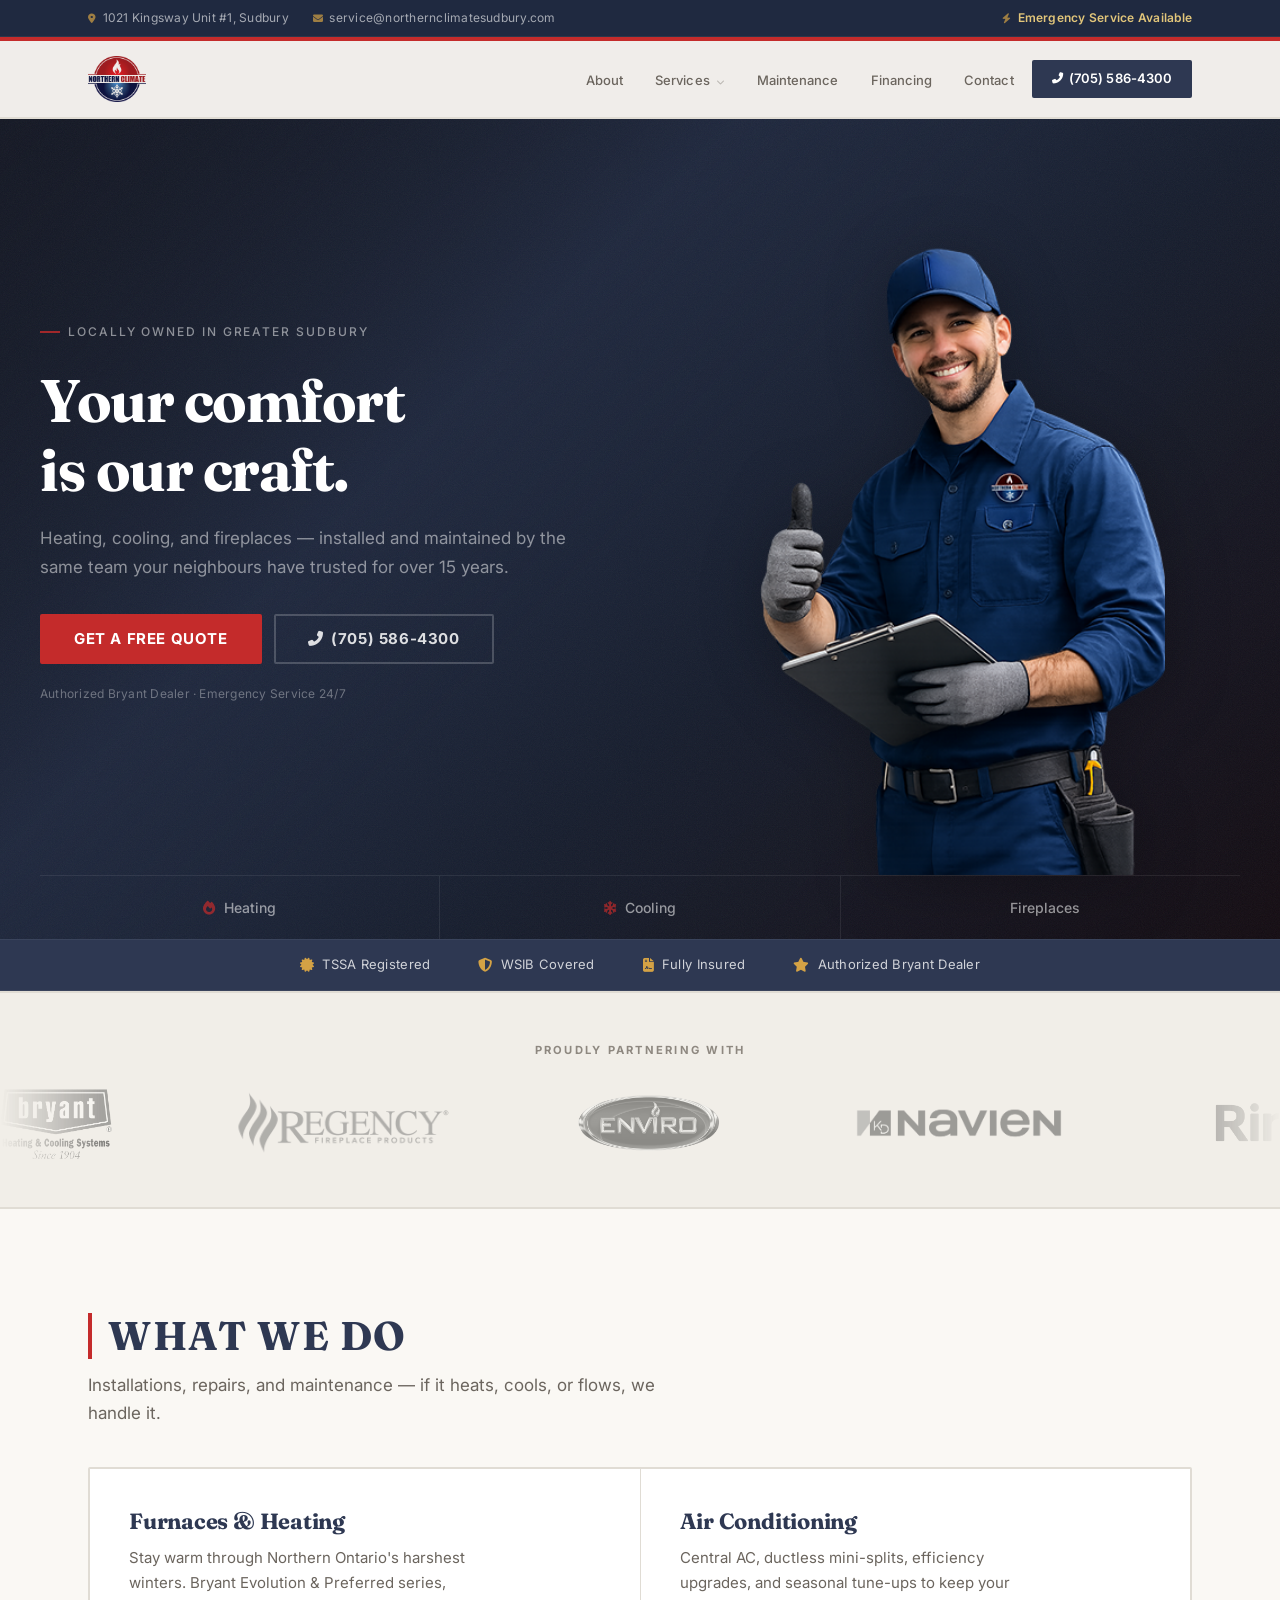
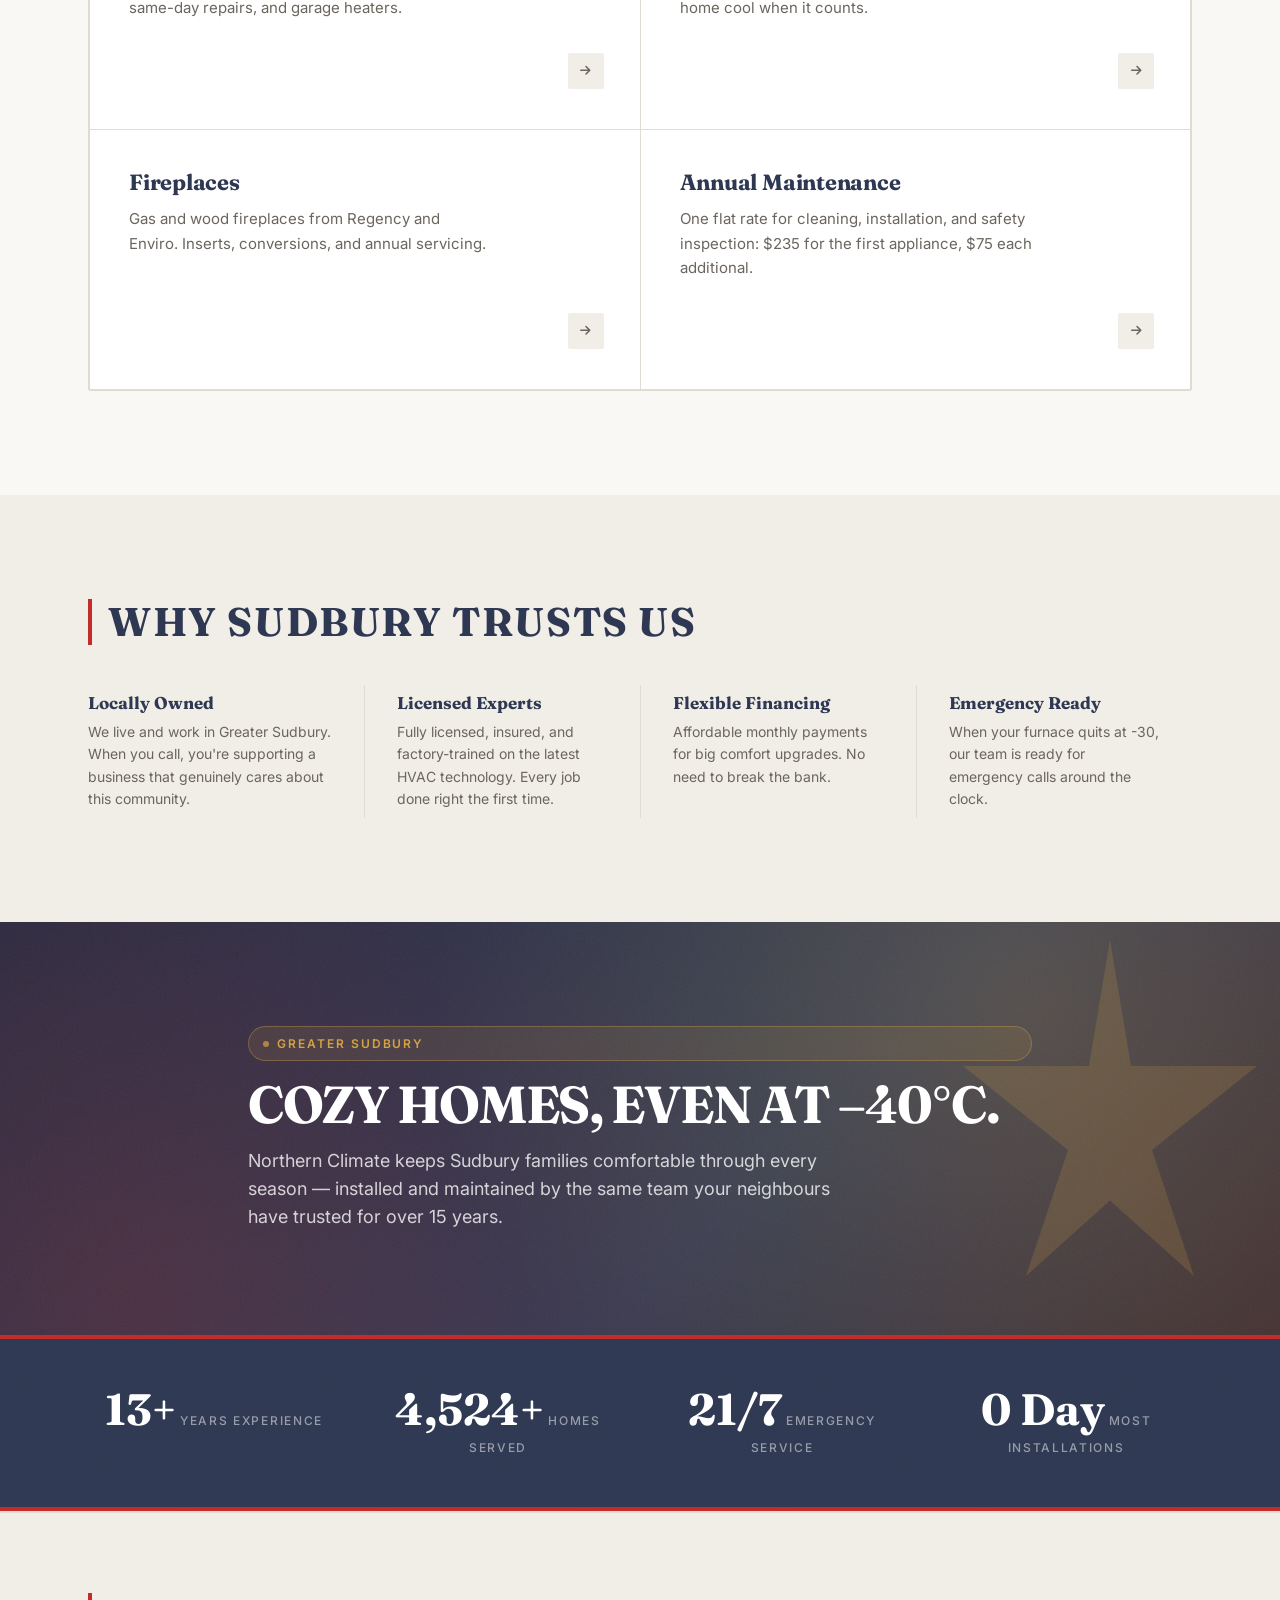
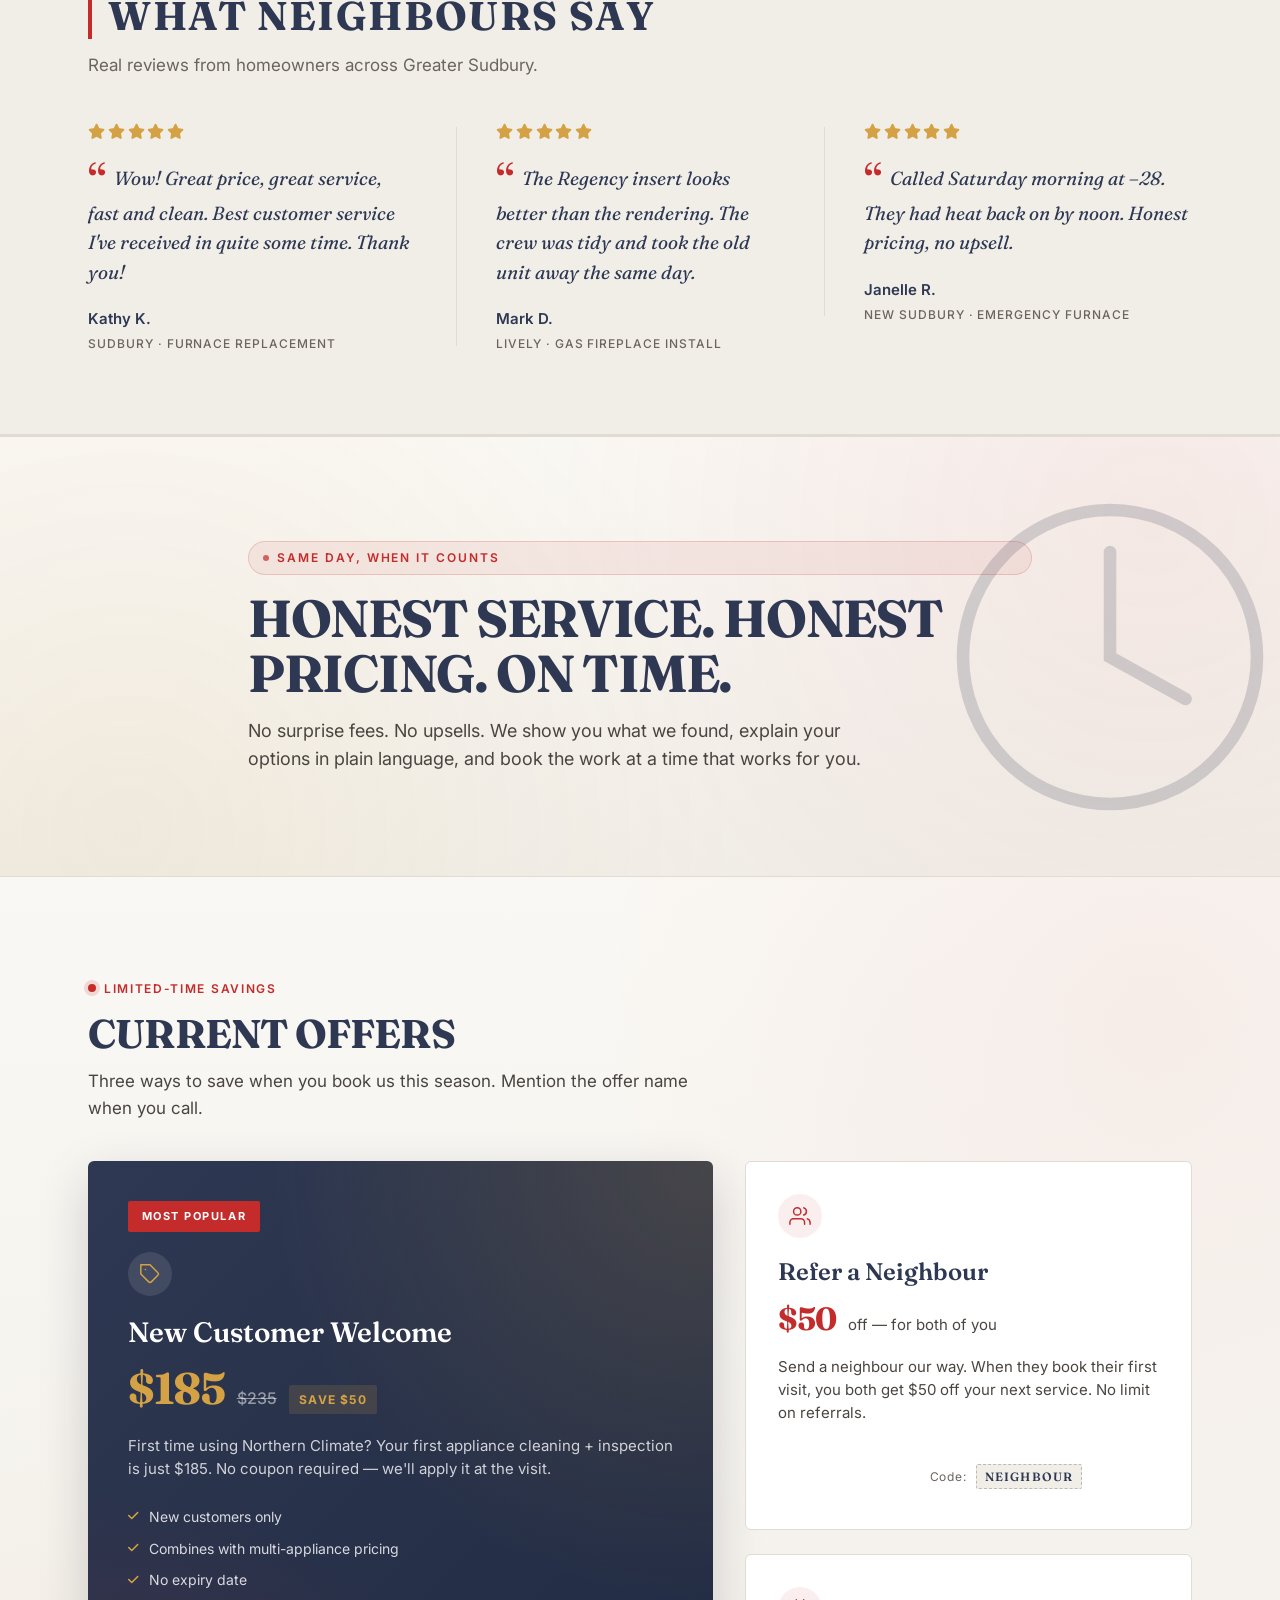
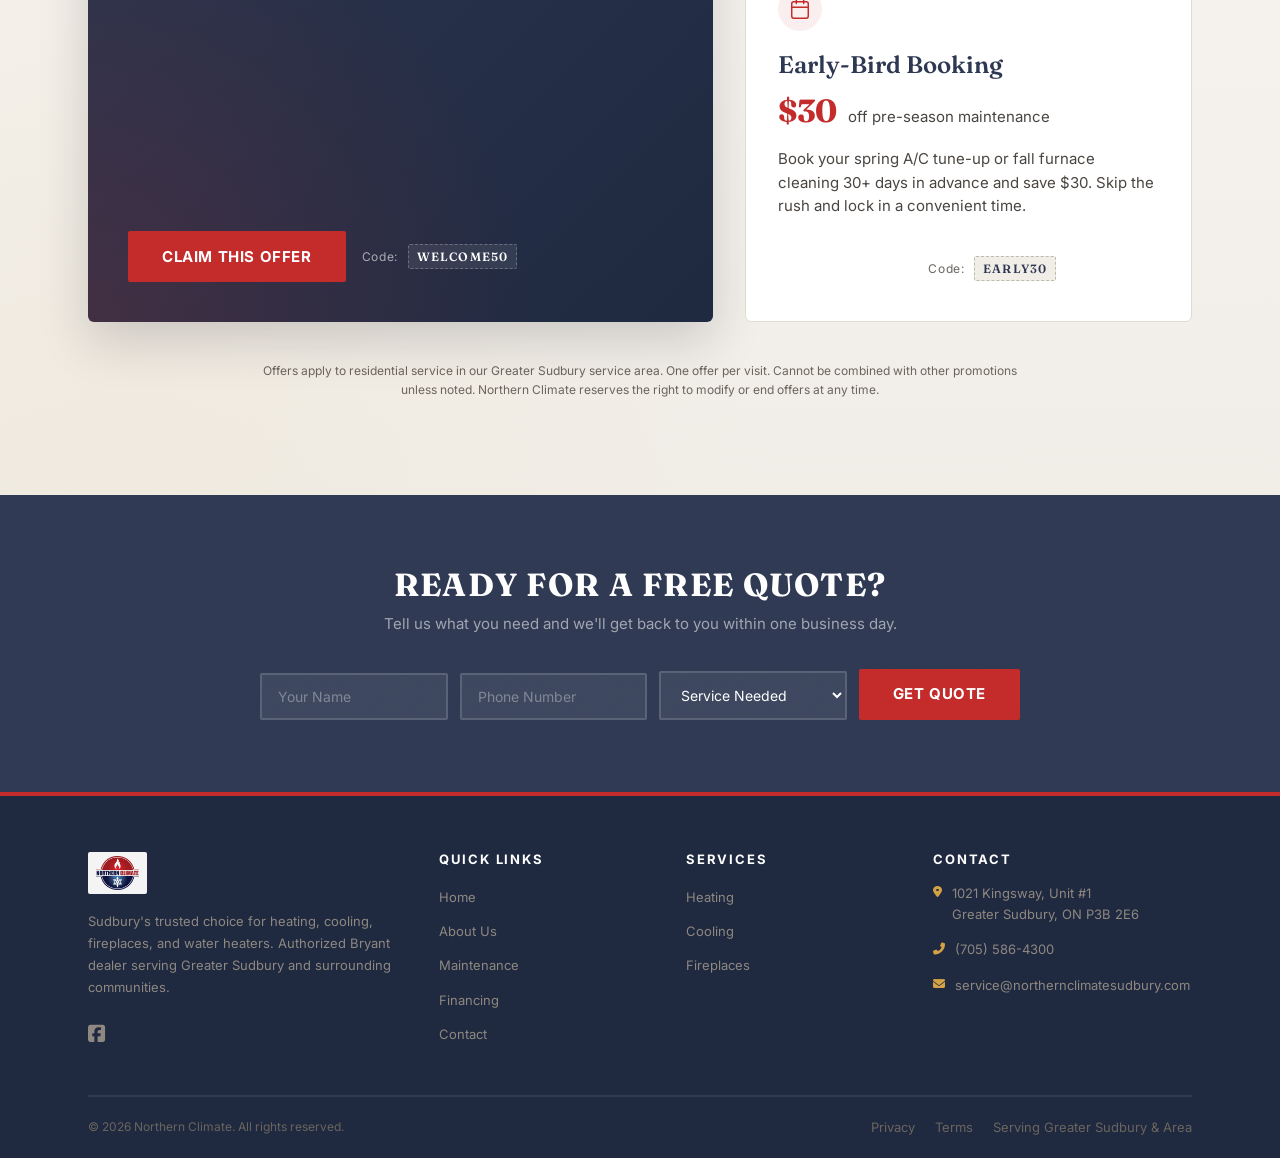
==== commit 07639037: "Home cards rework, replace blurry photo-breaks with CSS feature strips Home page cards - Drop the en" ====
--- a/index.html
+++ b/index.html
@@ -230,7 +230,7 @@
           </a>
           <a href="services/cooling.html" class="service-tile fade-in">
             <h3>Air Conditioning</h3>
-            <p>Central AC installation, efficiency upgrades, and seasonal tune-ups to keep your home cool when it counts.</p>
+            <p>Central AC, ductless mini-splits, efficiency upgrades, and seasonal tune-ups to keep your home cool when it counts.</p>
             <span class="service-tile-arrow"><i class="fas fa-arrow-right"></i></span>
           </a>
           <a href="services/fireplaces.html" class="service-tile fade-in">
@@ -238,32 +238,9 @@
             <p>Gas and wood fireplaces from Regency and Enviro. Inserts, conversions, and annual servicing.</p>
             <span class="service-tile-arrow"><i class="fas fa-arrow-right"></i></span>
           </a>
-          <!--
-
-          <a href="services/plumbing.html" class="service-tile fade-in">
-            <h3>Plumbing &amp; Water Heaters</h3>
-            <p>Tank replacements, tankless conversions, cottage plumbing, and underground gas line work.</p>
-            <span class="service-tile-arrow"><i class="fas fa-arrow-right"></i></span>
-          </a>
-
-          -->
-        </div>
-
-        <div class="services-bottom-row stagger-children">
-          <a href="protection-plans.html" class="service-highlight fade-in">
-            <i class="fas fa-shield-alt"></i>
-            <div>
-              <h3>Annual Maintenance</h3>
-              <p>$235 first appliance, $75 each additional. Cleaning, installation, inspection — one honest flat rate.</p>
-            </div>
-            <span class="service-tile-arrow"><i class="fas fa-arrow-right"></i></span>
-          </a>
-          <a href="tel:7055864300" class="service-highlight service-highlight--emergency fade-in">
-            <i class="fas fa-exclamation-triangle"></i>
-            <div>
-              <h3>Emergency Repairs</h3>
-              <p>Furnace quit at -30? Fast emergency service to get you running again.</p>
-            </div>
+          <a href="protection-plans.html" class="service-tile fade-in">
+            <h3>Annual Maintenance</h3>
+            <p>One flat rate for cleaning, installation, and safety inspection: $235 for the first appliance, $75 each additional.</p>
             <span class="service-tile-arrow"><i class="fas fa-arrow-right"></i></span>
           </a>
         </div>
@@ -297,10 +274,17 @@
       </div>
     </section>
 
-    <!-- ====== PHOTO BREAK ====== -->
-    <div class="photo-break">
-      <img src="images/cozy-home-winter.jpg" alt="Cozy home kept comfortable through Northern Ontario winters" loading="lazy">
-    </div>
+    <!-- ====== FEATURE STRIP — WARM ====== -->
+    <section class="feature-strip feature-strip--warm has-grain" aria-label="Comfortable in any season">
+      <svg class="feature-strip-mark" viewBox="0 0 100 100" fill="currentColor" aria-hidden="true">
+        <path d="M50 5 L55 35 L85 35 L60 55 L70 85 L50 67 L30 85 L40 55 L15 35 L45 35 Z"/>
+      </svg>
+      <div class="container feature-strip-inner fade-in">
+        <span class="feature-strip-eyebrow">Greater Sudbury</span>
+        <h2>Cozy homes, even at &ndash;40&deg;C.</h2>
+        <p class="feature-strip-sub">Northern Climate keeps Sudbury families comfortable through every season — installed and maintained by the same team your neighbours have trusted for over 15 years.</p>
+      </div>
+    </section>
 
     <!-- ====== STATS ====== -->
     <section class="stats-bar has-grain">
@@ -357,10 +341,18 @@
       </div>
     </section>
 
-    <!-- ====== PHOTO BREAK ====== -->
-    <div class="photo-break">
-      <img src="images/home-interior.jpg" alt="Beautiful home interior with modern comfort systems" loading="lazy">
-    </div>
+    <!-- ====== FEATURE STRIP — CREAM ====== -->
+    <section class="feature-strip feature-strip--cream" aria-label="Honest service, honest pricing">
+      <svg class="feature-strip-mark" viewBox="0 0 100 100" fill="currentColor" aria-hidden="true">
+        <circle cx="50" cy="50" r="35" fill="none" stroke="currentColor" stroke-width="3"/>
+        <path d="M50 25 L50 50 L68 60" fill="none" stroke="currentColor" stroke-width="3" stroke-linecap="round"/>
+      </svg>
+      <div class="container feature-strip-inner fade-in">
+        <span class="feature-strip-eyebrow">Same day, when it counts</span>
+        <h2>Honest service. Honest pricing. On time.</h2>
+        <p class="feature-strip-sub">No surprise fees. No upsells. We show you what we found, explain your options in plain language, and book the work at a time that works for you.</p>
+      </div>
+    </section>
 
     <!-- ====== CURRENT OFFERS ====== -->
     <section class="promos-section" aria-labelledby="promos-heading">
--- a/css/styles.css
+++ b/css/styles.css
@@ -3321,3 +3321,163 @@
 }
 
 /* End promotions */
+
+/* ============================================================================
+   FEATURE STRIPS (replaces blurry photo-break sections)
+   Full-width editorial bands — gradient + decorative SVG pattern + headline.
+   ============================================================================ */
+.feature-strip {
+  position: relative;
+  overflow: hidden;
+  padding: clamp(4rem, 9vw, 6.5rem) 0;
+  margin: 0;
+  isolation: isolate;
+}
+.feature-strip + .feature-strip { margin-top: 0; }
+
+.feature-strip .feature-strip-inner {
+  position: relative;
+  z-index: 2;
+  display: grid;
+  grid-template-columns: 1fr;
+  gap: 1rem;
+  max-width: 760px;
+}
+@media (min-width: 900px) {
+  .feature-strip .feature-strip-inner { max-width: 880px; }
+}
+
+.feature-strip-eyebrow {
+  display: inline-flex;
+  align-items: center;
+  gap: 0.55rem;
+  font-size: 0.75rem;
+  font-weight: 600;
+  letter-spacing: 0.16em;
+  text-transform: uppercase;
+  align-self: flex-start;
+  padding: 0.4rem 0.85rem;
+  border-radius: 999px;
+}
+.feature-strip-eyebrow::before {
+  content: '';
+  width: 6px;
+  height: 6px;
+  border-radius: 50%;
+  background: currentColor;
+  opacity: 0.7;
+}
+
+.feature-strip h2 {
+  font-family: 'Fraunces', serif;
+  font-weight: 700;
+  font-size: clamp(2rem, 5vw, 3.25rem);
+  line-height: 1.05;
+  letter-spacing: -0.025em;
+  margin: 0;
+}
+
+.feature-strip-sub {
+  font-size: clamp(1rem, 1.6vw, 1.125rem);
+  line-height: 1.55;
+  max-width: 620px;
+  margin: 0;
+}
+
+.feature-strip-bg {
+  position: absolute;
+  inset: 0;
+  z-index: 0;
+  pointer-events: none;
+}
+
+.feature-strip-pattern {
+  position: absolute;
+  inset: 0;
+  width: 100%;
+  height: 100%;
+  opacity: 0.1;
+}
+
+/* Decorative inline SVG mark */
+.feature-strip-mark {
+  position: absolute;
+  right: -2.5rem;
+  top: 50%;
+  transform: translateY(-50%);
+  width: clamp(220px, 35vw, 420px);
+  height: clamp(220px, 35vw, 420px);
+  opacity: 0.18;
+  z-index: 1;
+  pointer-events: none;
+}
+@media (max-width: 720px) {
+  .feature-strip-mark { width: 200px; height: 200px; right: -3rem; opacity: 0.12; }
+}
+
+/* --- WARM variant (heating, fireplaces, home-cozy) --- */
+.feature-strip--warm {
+  background:
+    radial-gradient(circle at 80% 20%, rgba(212, 162, 69, 0.22), transparent 55%),
+    radial-gradient(circle at 10% 90%, rgba(196, 43, 43, 0.22), transparent 55%),
+    linear-gradient(135deg, #1F2940 0%, #2E3852 60%, #3A2A30 100%);
+  color: #fff;
+}
+.feature-strip--warm .feature-strip-eyebrow {
+  color: var(--gold);
+  background: rgba(212, 162, 69, 0.12);
+  border: 1px solid rgba(212, 162, 69, 0.35);
+}
+.feature-strip--warm .feature-strip-sub { color: rgba(255, 255, 255, 0.78); }
+.feature-strip--warm h2 { color: #fff; }
+.feature-strip--warm .feature-strip-mark { color: var(--gold); }
+
+/* --- COOL variant (cooling) --- */
+.feature-strip--cool {
+  background:
+    radial-gradient(circle at 80% 30%, rgba(120, 180, 220, 0.20), transparent 55%),
+    radial-gradient(circle at 15% 80%, rgba(255, 255, 255, 0.10), transparent 55%),
+    linear-gradient(135deg, #2E3852 0%, #3D4E6E 50%, #1F2940 100%);
+  color: #fff;
+}
+.feature-strip--cool .feature-strip-eyebrow {
+  color: #B8D4EA;
+  background: rgba(184, 212, 234, 0.12);
+  border: 1px solid rgba(184, 212, 234, 0.35);
+}
+.feature-strip--cool .feature-strip-sub { color: rgba(255, 255, 255, 0.78); }
+.feature-strip--cool h2 { color: #fff; }
+.feature-strip--cool .feature-strip-mark { color: #B8D4EA; }
+
+/* --- CREAM variant (light/airy intro sections) --- */
+.feature-strip--cream {
+  background:
+    radial-gradient(circle at 90% 20%, rgba(196, 43, 43, 0.07), transparent 50%),
+    radial-gradient(circle at 10% 90%, rgba(212, 162, 69, 0.08), transparent 50%),
+    linear-gradient(180deg, var(--cream) 0%, var(--warm-100) 100%);
+  color: var(--navy);
+  border-top: 1px solid var(--warm-200);
+  border-bottom: 1px solid var(--warm-200);
+}
+.feature-strip--cream .feature-strip-eyebrow {
+  color: var(--red);
+  background: rgba(196, 43, 43, 0.07);
+  border: 1px solid rgba(196, 43, 43, 0.18);
+}
+.feature-strip--cream .feature-strip-sub { color: var(--warm-600); }
+.feature-strip--cream h2 { color: var(--navy); }
+.feature-strip--cream .feature-strip-mark { color: var(--navy); }
+
+/* Grain texture overlay (subtle film grain) */
+.feature-strip.has-grain::after {
+  content: '';
+  position: absolute;
+  inset: 0;
+  background-image: url("data:image/svg+xml,%3Csvg viewBox='0 0 200 200' xmlns='http://www.w3.org/2000/svg'%3E%3Cfilter id='noiseFilter'%3E%3CfeTurbulence type='fractalNoise' baseFrequency='0.85' numOctaves='3' stitchTiles='stitch'/%3E%3C/filter%3E%3Crect width='100%25' height='100%25' filter='url(%23noiseFilter)' opacity='0.5'/%3E%3C/svg%3E");
+  opacity: 0.08;
+  mix-blend-mode: overlay;
+  pointer-events: none;
+  z-index: 1;
+}
+
+/* End feature strips */
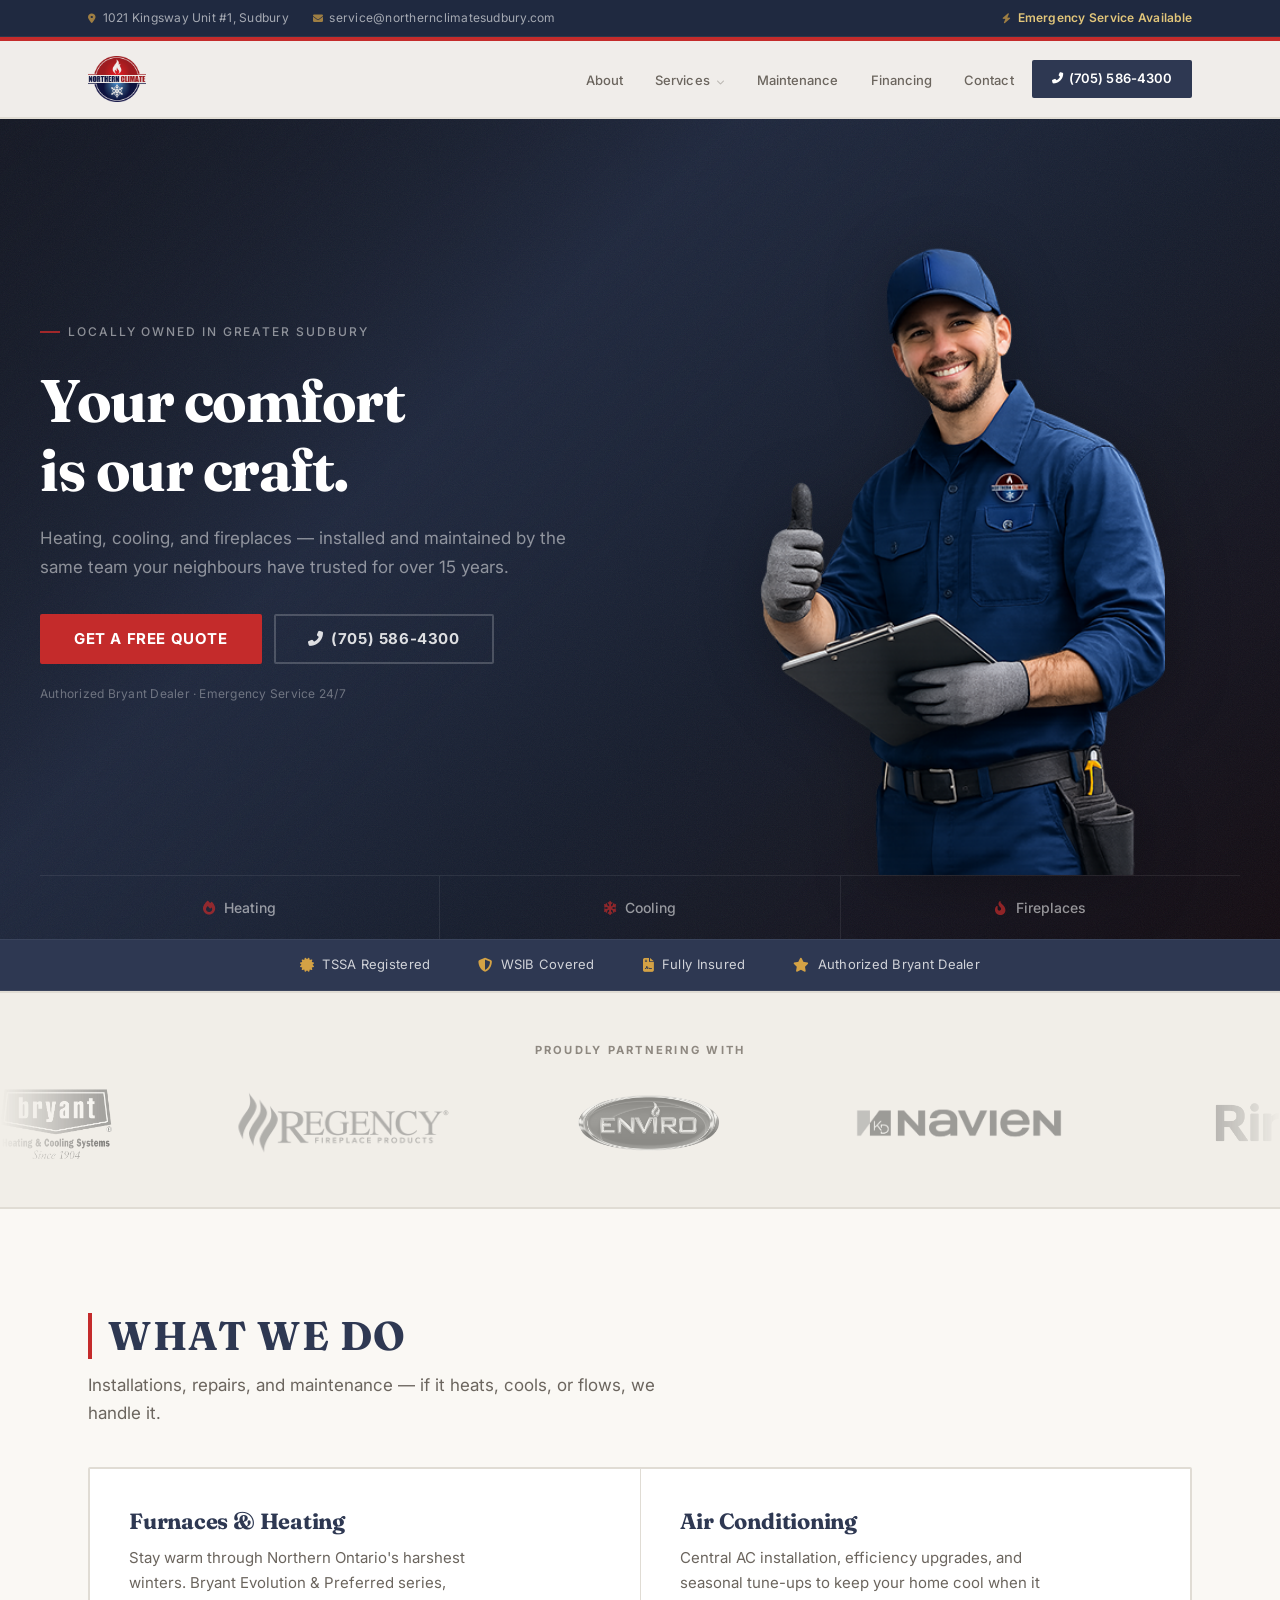
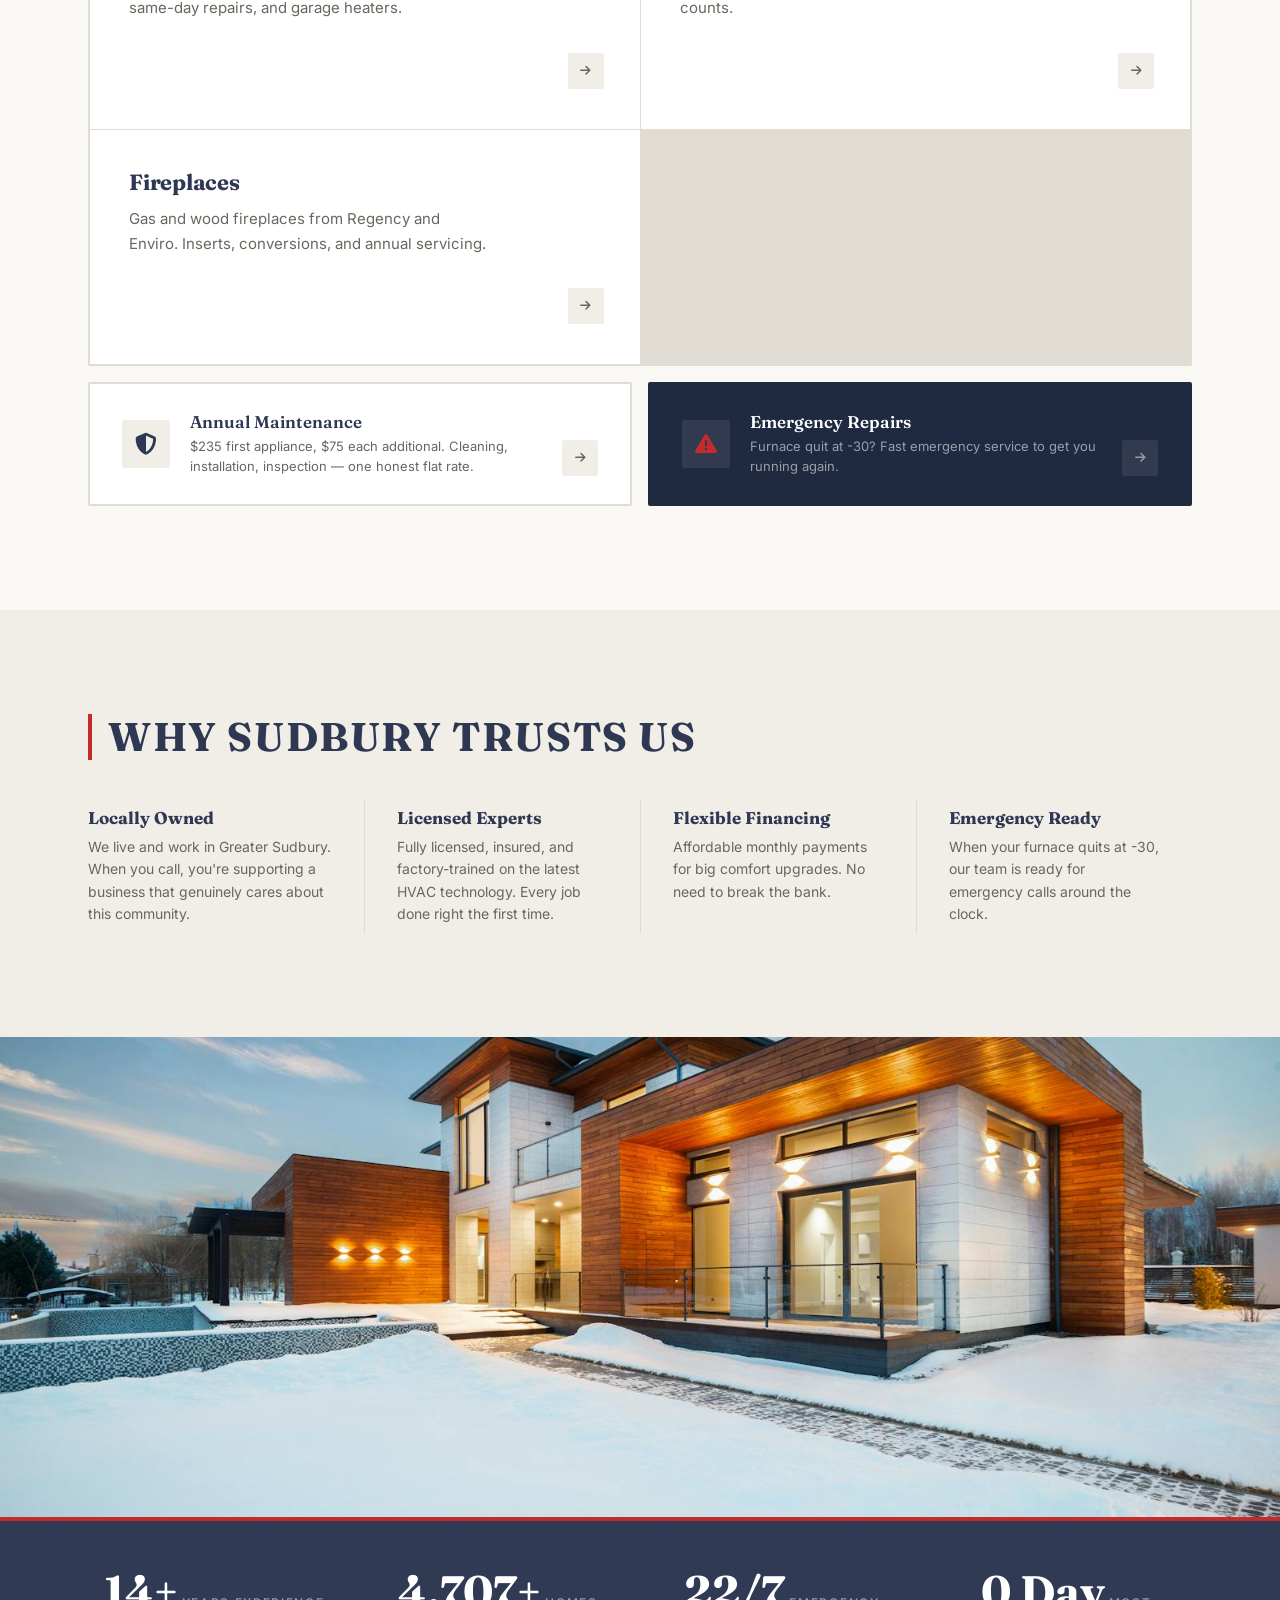
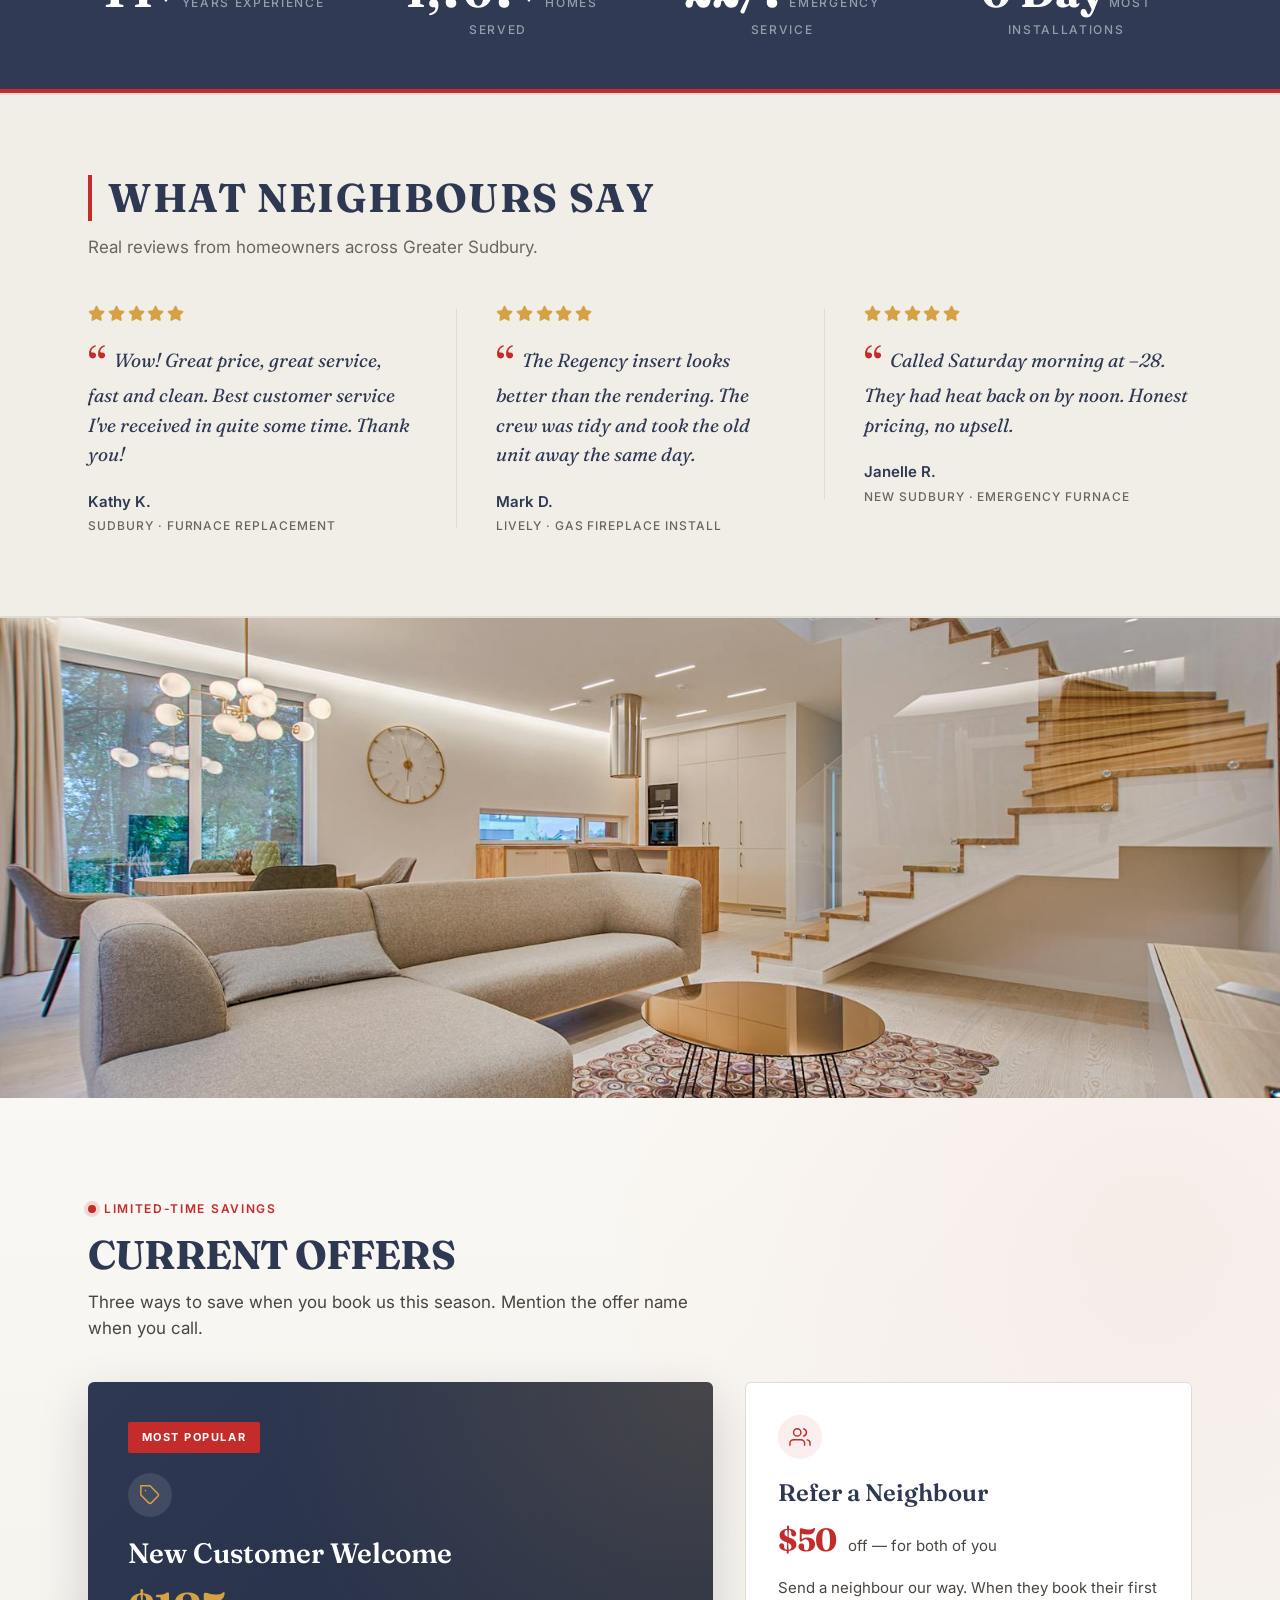
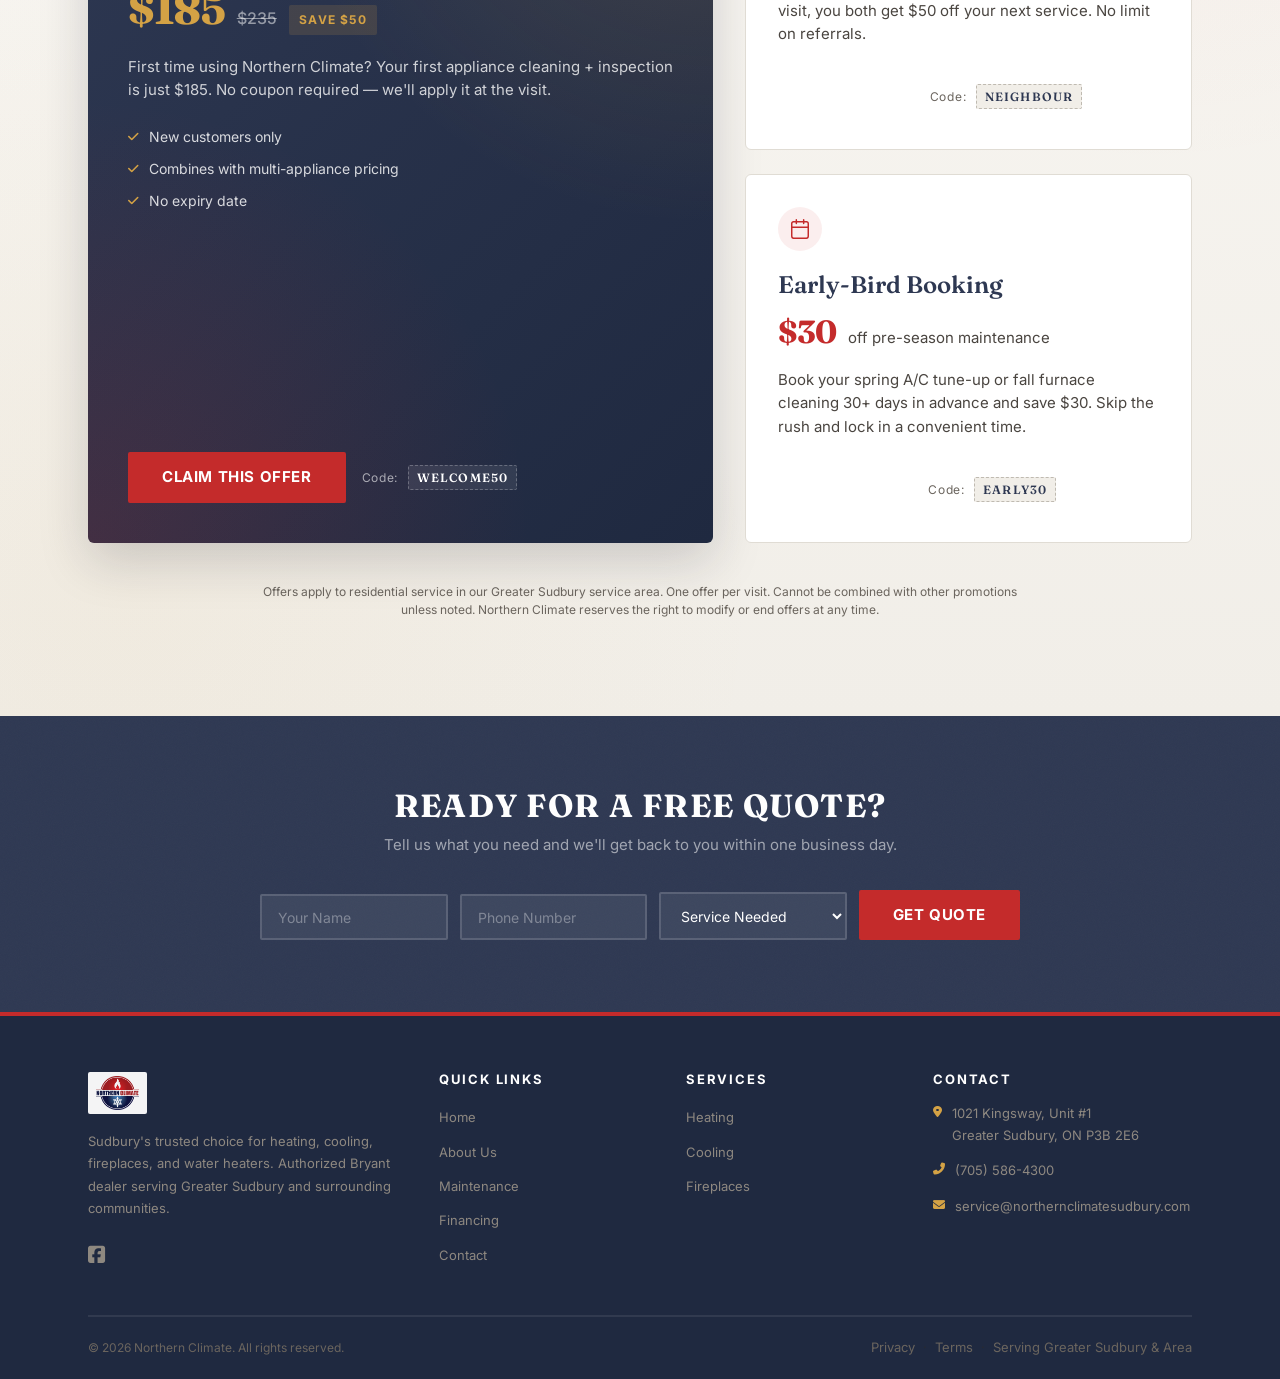
==== commit 79fd998f: "Redesign mobile experience — premium hero, trust grid, polished CTAs - Hero: stacked full-width CTAs" ====
--- a/index.html
+++ b/index.html
@@ -162,7 +162,7 @@
             <span>Cooling</span>
           </a>
           <a href="services/fireplaces.html" class="hero-service-link">
-            <i class="fas fa-fireplace"></i>
+            <i class="fas fa-fire-flame-curved"></i>
             <span>Fireplaces</span>
           </a>
           <!--
@@ -230,7 +230,7 @@
           </a>
           <a href="services/cooling.html" class="service-tile fade-in">
             <h3>Air Conditioning</h3>
-            <p>Central AC, ductless mini-splits, efficiency upgrades, and seasonal tune-ups to keep your home cool when it counts.</p>
+            <p>Central AC installation, efficiency upgrades, and seasonal tune-ups to keep your home cool when it counts.</p>
             <span class="service-tile-arrow"><i class="fas fa-arrow-right"></i></span>
           </a>
           <a href="services/fireplaces.html" class="service-tile fade-in">
@@ -238,9 +238,32 @@
             <p>Gas and wood fireplaces from Regency and Enviro. Inserts, conversions, and annual servicing.</p>
             <span class="service-tile-arrow"><i class="fas fa-arrow-right"></i></span>
           </a>
-          <a href="protection-plans.html" class="service-tile fade-in">
-            <h3>Annual Maintenance</h3>
-            <p>One flat rate for cleaning, installation, and safety inspection: $235 for the first appliance, $75 each additional.</p>
+          <!--
+
+          <a href="services/plumbing.html" class="service-tile fade-in">
+            <h3>Plumbing &amp; Water Heaters</h3>
+            <p>Tank replacements, tankless conversions, cottage plumbing, and underground gas line work.</p>
+            <span class="service-tile-arrow"><i class="fas fa-arrow-right"></i></span>
+          </a>
+
+          -->
+        </div>
+
+        <div class="services-bottom-row stagger-children">
+          <a href="protection-plans.html" class="service-highlight fade-in">
+            <i class="fas fa-shield-alt"></i>
+            <div>
+              <h3>Annual Maintenance</h3>
+              <p>$235 first appliance, $75 each additional. Cleaning, installation, inspection — one honest flat rate.</p>
+            </div>
+            <span class="service-tile-arrow"><i class="fas fa-arrow-right"></i></span>
+          </a>
+          <a href="tel:7055864300" class="service-highlight service-highlight--emergency fade-in">
+            <i class="fas fa-exclamation-triangle"></i>
+            <div>
+              <h3>Emergency Repairs</h3>
+              <p>Furnace quit at -30? Fast emergency service to get you running again.</p>
+            </div>
             <span class="service-tile-arrow"><i class="fas fa-arrow-right"></i></span>
           </a>
         </div>
@@ -274,17 +297,10 @@
       </div>
     </section>
 
-    <!-- ====== FEATURE STRIP — WARM ====== -->
-    <section class="feature-strip feature-strip--warm has-grain" aria-label="Comfortable in any season">
-      <svg class="feature-strip-mark" viewBox="0 0 100 100" fill="currentColor" aria-hidden="true">
-        <path d="M50 5 L55 35 L85 35 L60 55 L70 85 L50 67 L30 85 L40 55 L15 35 L45 35 Z"/>
-      </svg>
-      <div class="container feature-strip-inner fade-in">
-        <span class="feature-strip-eyebrow">Greater Sudbury</span>
-        <h2>Cozy homes, even at &ndash;40&deg;C.</h2>
-        <p class="feature-strip-sub">Northern Climate keeps Sudbury families comfortable through every season — installed and maintained by the same team your neighbours have trusted for over 15 years.</p>
-      </div>
-    </section>
+    <!-- ====== PHOTO BREAK ====== -->
+    <div class="photo-break">
+      <img src="images/cozy-home-winter.jpg" alt="Cozy home kept comfortable through Northern Ontario winters" loading="lazy">
+    </div>
 
     <!-- ====== STATS ====== -->
     <section class="stats-bar has-grain">
@@ -341,18 +357,10 @@
       </div>
     </section>
 
-    <!-- ====== FEATURE STRIP — CREAM ====== -->
-    <section class="feature-strip feature-strip--cream" aria-label="Honest service, honest pricing">
-      <svg class="feature-strip-mark" viewBox="0 0 100 100" fill="currentColor" aria-hidden="true">
-        <circle cx="50" cy="50" r="35" fill="none" stroke="currentColor" stroke-width="3"/>
-        <path d="M50 25 L50 50 L68 60" fill="none" stroke="currentColor" stroke-width="3" stroke-linecap="round"/>
-      </svg>
-      <div class="container feature-strip-inner fade-in">
-        <span class="feature-strip-eyebrow">Same day, when it counts</span>
-        <h2>Honest service. Honest pricing. On time.</h2>
-        <p class="feature-strip-sub">No surprise fees. No upsells. We show you what we found, explain your options in plain language, and book the work at a time that works for you.</p>
-      </div>
-    </section>
+    <!-- ====== PHOTO BREAK ====== -->
+    <div class="photo-break">
+      <img src="images/home-interior.jpg" alt="Beautiful home interior with modern comfort systems" loading="lazy">
+    </div>
 
     <!-- ====== CURRENT OFFERS ====== -->
     <section class="promos-section" aria-labelledby="promos-heading">
--- a/css/styles.css
+++ b/css/styles.css
@@ -3323,161 +3323,655 @@
 /* End promotions */
 
 /* ============================================================================
-   FEATURE STRIPS (replaces blurry photo-break sections)
-   Full-width editorial bands — gradient + decorative SVG pattern + headline.
+   MOBILE REDESIGN — Premium mobile experience (≤ 899px)
+   This block lives at the end so it cleanly overrides earlier mobile rules.
    ============================================================================ */
-.feature-strip {
-  position: relative;
-  overflow: hidden;
-  padding: clamp(4rem, 9vw, 6.5rem) 0;
-  margin: 0;
-  isolation: isolate;
-}
-.feature-strip + .feature-strip { margin-top: 0; }
-
-.feature-strip .feature-strip-inner {
-  position: relative;
-  z-index: 2;
-  display: grid;
-  grid-template-columns: 1fr;
-  gap: 1rem;
-  max-width: 760px;
-}
-@media (min-width: 900px) {
-  .feature-strip .feature-strip-inner { max-width: 880px; }
-}
-
-.feature-strip-eyebrow {
-  display: inline-flex;
-  align-items: center;
-  gap: 0.55rem;
-  font-size: 0.75rem;
-  font-weight: 600;
-  letter-spacing: 0.16em;
-  text-transform: uppercase;
-  align-self: flex-start;
-  padding: 0.4rem 0.85rem;
-  border-radius: 999px;
-}
-.feature-strip-eyebrow::before {
-  content: '';
-  width: 6px;
-  height: 6px;
-  border-radius: 50%;
-  background: currentColor;
-  opacity: 0.7;
-}
-
-.feature-strip h2 {
-  font-family: 'Fraunces', serif;
-  font-weight: 700;
-  font-size: clamp(2rem, 5vw, 3.25rem);
-  line-height: 1.05;
-  letter-spacing: -0.025em;
-  margin: 0;
-}
-
-.feature-strip-sub {
-  font-size: clamp(1rem, 1.6vw, 1.125rem);
-  line-height: 1.55;
-  max-width: 620px;
-  margin: 0;
-}
-
-.feature-strip-bg {
-  position: absolute;
-  inset: 0;
-  z-index: 0;
-  pointer-events: none;
-}
-
-.feature-strip-pattern {
-  position: absolute;
-  inset: 0;
-  width: 100%;
-  height: 100%;
-  opacity: 0.1;
-}
-
-/* Decorative inline SVG mark */
-.feature-strip-mark {
-  position: absolute;
-  right: -2.5rem;
-  top: 50%;
-  transform: translateY(-50%);
-  width: clamp(220px, 35vw, 420px);
-  height: clamp(220px, 35vw, 420px);
-  opacity: 0.18;
-  z-index: 1;
-  pointer-events: none;
-}
-@media (max-width: 720px) {
-  .feature-strip-mark { width: 200px; height: 200px; right: -3rem; opacity: 0.12; }
-}
-
-/* --- WARM variant (heating, fireplaces, home-cozy) --- */
-.feature-strip--warm {
-  background:
-    radial-gradient(circle at 80% 20%, rgba(212, 162, 69, 0.22), transparent 55%),
-    radial-gradient(circle at 10% 90%, rgba(196, 43, 43, 0.22), transparent 55%),
-    linear-gradient(135deg, #1F2940 0%, #2E3852 60%, #3A2A30 100%);
-  color: #fff;
-}
-.feature-strip--warm .feature-strip-eyebrow {
-  color: var(--gold);
-  background: rgba(212, 162, 69, 0.12);
-  border: 1px solid rgba(212, 162, 69, 0.35);
-}
-.feature-strip--warm .feature-strip-sub { color: rgba(255, 255, 255, 0.78); }
-.feature-strip--warm h2 { color: #fff; }
-.feature-strip--warm .feature-strip-mark { color: var(--gold); }
-
-/* --- COOL variant (cooling) --- */
-.feature-strip--cool {
-  background:
-    radial-gradient(circle at 80% 30%, rgba(120, 180, 220, 0.20), transparent 55%),
-    radial-gradient(circle at 15% 80%, rgba(255, 255, 255, 0.10), transparent 55%),
-    linear-gradient(135deg, #2E3852 0%, #3D4E6E 50%, #1F2940 100%);
-  color: #fff;
-}
-.feature-strip--cool .feature-strip-eyebrow {
-  color: #B8D4EA;
-  background: rgba(184, 212, 234, 0.12);
-  border: 1px solid rgba(184, 212, 234, 0.35);
-}
-.feature-strip--cool .feature-strip-sub { color: rgba(255, 255, 255, 0.78); }
-.feature-strip--cool h2 { color: #fff; }
-.feature-strip--cool .feature-strip-mark { color: #B8D4EA; }
-
-/* --- CREAM variant (light/airy intro sections) --- */
-.feature-strip--cream {
-  background:
-    radial-gradient(circle at 90% 20%, rgba(196, 43, 43, 0.07), transparent 50%),
-    radial-gradient(circle at 10% 90%, rgba(212, 162, 69, 0.08), transparent 50%),
-    linear-gradient(180deg, var(--cream) 0%, var(--warm-100) 100%);
-  color: var(--navy);
-  border-top: 1px solid var(--warm-200);
-  border-bottom: 1px solid var(--warm-200);
-}
-.feature-strip--cream .feature-strip-eyebrow {
-  color: var(--red);
-  background: rgba(196, 43, 43, 0.07);
-  border: 1px solid rgba(196, 43, 43, 0.18);
-}
-.feature-strip--cream .feature-strip-sub { color: var(--warm-600); }
-.feature-strip--cream h2 { color: var(--navy); }
-.feature-strip--cream .feature-strip-mark { color: var(--navy); }
-
-/* Grain texture overlay (subtle film grain) */
-.feature-strip.has-grain::after {
-  content: '';
-  position: absolute;
-  inset: 0;
-  background-image: url("data:image/svg+xml,%3Csvg viewBox='0 0 200 200' xmlns='http://www.w3.org/2000/svg'%3E%3Cfilter id='noiseFilter'%3E%3CfeTurbulence type='fractalNoise' baseFrequency='0.85' numOctaves='3' stitchTiles='stitch'/%3E%3C/filter%3E%3Crect width='100%25' height='100%25' filter='url(%23noiseFilter)' opacity='0.5'/%3E%3C/svg%3E");
-  opacity: 0.08;
-  mix-blend-mode: overlay;
-  pointer-events: none;
-  z-index: 1;
-}
-
-/* End feature strips */
+@media (max-width: 899px) {
+
+  /* ---------- Global rhythm ---------- */
+  :root { --nav-h: 64px; }
+  .section-padding { padding: 3rem 0; }
+  .container { padding: 0 1.25rem; }
+
+  /* Disable expensive blur on mobile for smoother scroll */
+  .nav-wrap {
+    backdrop-filter: blur(12px) saturate(1.1);
+    -webkit-backdrop-filter: blur(12px) saturate(1.1);
+    border-top-width: 3px;
+  }
+
+  /* Tighter, premium nav */
+  .nav-inner { height: var(--nav-h); }
+  .nav-logo img { height: 36px; }
+  .nav-wrap.scrolled .nav-logo img { height: 32px; }
+  .hamburger { width: 24px; height: 40px; }
+
+  /* ============================================
+     HERO — completely redesigned for mobile
+     ============================================ */
+  .hero {
+    min-height: auto;
+    align-items: stretch;
+    /* Richer background — adds a top-glow + deeper bottom */
+    background-image:
+      radial-gradient(ellipse 90% 60% at 70% 0%, rgba(196, 43, 43, 0.18) 0%, transparent 60%),
+      radial-gradient(ellipse 80% 50% at 0% 100%, rgba(212, 162, 69, 0.06) 0%, transparent 60%),
+      linear-gradient(180deg, var(--navy-deep) 0%, #0a0d14 100%);
+  }
+  .hero-content { padding: 1.75rem 0 0; gap: 0; }
+  .hero-text { padding-bottom: 1.5rem; max-width: 100%; }
+
+  /* Eyebrow chip — more premium with gold dot */
+  .hero-label {
+    display: inline-flex;
+    align-items: center;
+    gap: 0.5rem;
+    font-size: 0.625rem;
+    letter-spacing: 0.18em;
+    margin-bottom: 1rem;
+    color: rgba(255, 255, 255, 0.7);
+    padding: 0.35rem 0.7rem 0.35rem 0.5rem;
+    border: 1px solid rgba(255, 255, 255, 0.12);
+    border-radius: 99px;
+    background: rgba(255, 255, 255, 0.04);
+  }
+  .hero-label::before {
+    width: 6px;
+    height: 6px;
+    border-radius: 50%;
+    background: var(--red);
+    box-shadow: 0 0 0 3px rgba(196, 43, 43, 0.22);
+    animation: heroPulse 2.4s ease-in-out infinite;
+  }
+  @keyframes heroPulse {
+    0%, 100% { box-shadow: 0 0 0 3px rgba(196, 43, 43, 0.22); }
+    50%      { box-shadow: 0 0 0 6px rgba(196, 43, 43, 0.0); }
+  }
+
+  /* Headline — bigger, tighter, with brand accent on key word */
+  .hero h1 {
+    font-size: clamp(2.125rem, 9vw, 2.875rem);
+    line-height: 1.05;
+    letter-spacing: -0.025em;
+    margin-bottom: 1rem;
+    color: #fff;
+    text-wrap: balance;
+  }
+
+  /* Subtitle — readable, not greyed out */
+  .hero-subtitle {
+    font-size: 0.9375rem;
+    line-height: 1.6;
+    color: rgba(255, 255, 255, 0.72);
+    margin-bottom: 1.5rem;
+    max-width: 100%;
+  }
+
+  /* CTAs — primary + outlined phone, both feel premium and tappable */
+  .hero-actions {
+    display: flex;
+    flex-direction: column;
+    gap: 0.625rem;
+    margin-bottom: 1rem;
+  }
+  .hero-actions .btn {
+    width: 100%;
+    padding: 0.95rem 1.25rem;
+    font-size: 0.8125rem;
+    min-height: 52px;
+    letter-spacing: 0.05em;
+    border-radius: 4px;
+  }
+  .hero-actions .btn-red {
+    box-shadow: 0 8px 24px rgba(196, 43, 43, 0.28);
+  }
+  .hero-actions .btn-outline {
+    background: rgba(255, 255, 255, 0.04);
+    border-color: rgba(255, 255, 255, 0.18);
+    color: #fff;
+    backdrop-filter: blur(6px);
+    -webkit-backdrop-filter: blur(6px);
+  }
+  .hero-actions .btn-outline i {
+    color: var(--red);
+    font-size: 0.875rem;
+  }
+
+  /* Credential micro-line — slightly brighter, with separator dot */
+  .hero-credential {
+    margin-top: 0.75rem;
+    font-size: 0.6875rem;
+    letter-spacing: 0.06em;
+    color: rgba(255, 255, 255, 0.5);
+    padding-bottom: 1.5rem;
+  }
+
+  /* Service strip — clean 3-up grid with vertical separators and icon stack */
+  .hero-services-row {
+    display: grid;
+    grid-template-columns: repeat(3, 1fr);
+    flex-wrap: nowrap;
+    border-top: 1px solid rgba(255, 255, 255, 0.08);
+    border-bottom: 1px solid rgba(255, 255, 255, 0.08);
+    background: rgba(0, 0, 0, 0.18);
+  }
+  .hero-service-link {
+    flex: unset;
+    flex-direction: column;
+    gap: 0.4rem;
+    padding: 1rem 0.5rem;
+    font-size: 0.6875rem;
+    font-weight: 600;
+    letter-spacing: 0.04em;
+    text-transform: uppercase;
+    color: rgba(255, 255, 255, 0.78);
+    border-right: 1px solid rgba(255, 255, 255, 0.06);
+    border-bottom: 0;
+    transition: background 200ms var(--ease), color 200ms var(--ease);
+  }
+  .hero-service-link:last-child { border-right: 0; }
+  .hero-service-link i {
+    font-size: 1rem;
+    color: var(--red);
+    opacity: 1;
+  }
+  .hero-service-link:hover,
+  .hero-service-link:active {
+    background: rgba(255, 255, 255, 0.05);
+    color: #fff;
+  }
+
+  /* ============================================
+     TRUST ROW — premium 2×2 grid with iconography
+     ============================================ */
+  .trust-row {
+    padding: 1.25rem 1rem;
+    background: var(--navy);
+    border-bottom: 4px solid var(--red);
+  }
+  .trust-row-inner {
+    display: grid;
+    grid-template-columns: 1fr 1fr;
+    gap: 0;
+    font-size: 0.75rem;
+    max-width: 480px;
+    margin: 0 auto;
+  }
+  .trust-row-inner .trust-sep { display: none; }
+  .trust-item {
+    display: flex;
+    align-items: center;
+    justify-content: flex-start;
+    gap: 0.55rem;
+    padding: 0.55rem 0.6rem;
+    color: rgba(255, 255, 255, 0.92);
+    font-weight: 500;
+    letter-spacing: 0.01em;
+    white-space: normal;
+    line-height: 1.25;
+  }
+  .trust-item i {
+    color: var(--gold);
+    font-size: 0.9375rem;
+    width: 18px;
+    text-align: center;
+    flex-shrink: 0;
+  }
+
+  /* ============================================
+     MARQUEE — better edges, breathable, larger
+     ============================================ */
+  .marquee-section {
+    padding: 1.75rem 0;
+    background: var(--warm-100);
+  }
+  .marquee-label {
+    font-size: 0.625rem;
+    letter-spacing: 0.22em;
+    margin-bottom: 1.125rem;
+    color: var(--warm-500);
+  }
+  .marquee {
+    /* Stronger edge fade so logos don't get awkwardly clipped */
+    -webkit-mask-image: linear-gradient(90deg, transparent 0%, #000 14%, #000 86%, transparent 100%);
+    mask-image: linear-gradient(90deg, transparent 0%, #000 14%, #000 86%, transparent 100%);
+  }
+  .marquee-track { gap: 3rem; animation-duration: 28s; }
+  .marquee-track img {
+    height: 40px;
+    opacity: 0.55;
+  }
+
+  /* ============================================
+     SECTION HEADINGS — left bar, tighter
+     ============================================ */
+  .section-heading,
+  .section-heading--left { margin-bottom: 1.75rem; text-align: left; }
+  .section-heading h2,
+  .section-heading--left h2 {
+    font-size: clamp(1.5rem, 6.5vw, 1.875rem);
+    letter-spacing: 0.02em;
+    line-height: 1.15;
+  }
+  .section-heading--left h2 {
+    border-left: 3px solid var(--red);
+    padding-left: 0.875rem;
+  }
+  .section-heading p { font-size: 0.9375rem; line-height: 1.6; max-width: 100%; }
+
+  /* ============================================
+     SERVICES — refined tiles
+     ============================================ */
+  .services-grid-v2 {
+    border: 1px solid var(--warm-200);
+    border-radius: 6px;
+    background: var(--warm-200);
+    gap: 1px;
+  }
+  .service-tile {
+    padding: 1.5rem 1.25rem;
+    min-height: auto;
+    border-left: 0;
+    position: relative;
+  }
+  .service-tile::before {
+    content: '';
+    position: absolute;
+    top: 1.5rem;
+    bottom: 1.5rem;
+    left: 0;
+    width: 3px;
+    background: transparent;
+    transition: background 250ms var(--ease);
+  }
+  .service-tile:hover::before,
+  .service-tile:active::before { background: var(--red); }
+  .service-tile h3 {
+    font-size: 1.125rem;
+    font-weight: 700;
+    margin-bottom: 0.4rem;
+    color: var(--navy);
+  }
+  .service-tile > p {
+    font-size: 0.8125rem;
+    line-height: 1.55;
+    color: var(--warm-500);
+    margin-bottom: 0.875rem;
+    max-width: 100%;
+  }
+  .service-tile-arrow {
+    width: 32px;
+    height: 32px;
+    font-size: 0.6875rem;
+    background: var(--warm-100);
+    color: var(--warm-600);
+  }
+
+  /* Service highlight pair (Annual Maintenance / Emergency) */
+  .services-bottom-row { margin-top: 0.75rem; gap: 0.625rem; }
+  .service-highlight {
+    padding: 1.125rem 1.125rem;
+    gap: 0.875rem;
+    border-radius: 4px;
+    align-items: center;
+  }
+  .service-highlight > i {
+    width: 42px;
+    height: 42px;
+    font-size: 1.0625rem;
+    border-radius: 4px;
+  }
+  .service-highlight h3 {
+    font-size: 0.9375rem;
+    margin-bottom: 0.125rem;
+    line-height: 1.2;
+  }
+  .service-highlight p {
+    font-size: 0.75rem;
+    line-height: 1.45;
+  }
+  .service-highlight .service-tile-arrow {
+    width: 30px;
+    height: 30px;
+    font-size: 0.625rem;
+  }
+
+  /* ============================================
+     WHY STRIP — divider list with numbered accents
+     ============================================ */
+  .why-strip { gap: 0; }
+  .why-strip-item {
+    padding: 1.125rem 0 1.125rem 0;
+    border-bottom: 1px solid var(--warm-200);
+    border-left: 0;
+    position: relative;
+  }
+  .why-strip-item:last-child { border-bottom: 0; }
+  .why-strip-item h3 {
+    font-size: 1rem;
+    margin-bottom: 0.25rem;
+    color: var(--navy);
+    font-weight: 700;
+  }
+  .why-strip-item p {
+    font-size: 0.875rem;
+    line-height: 1.55;
+    color: var(--warm-500);
+  }
+
+  /* ============================================
+     STATS — bigger numbers, divider grid
+     ============================================ */
+  .stats-bar {
+    padding: 2.5rem 0;
+    border-top-width: 3px;
+    border-bottom-width: 3px;
+  }
+  .stats-bar .container,
+  .stats-grid {
+    grid-template-columns: 1fr 1fr;
+    gap: 0;
+  }
+  .stat-item {
+    padding: 1rem 0.5rem;
+    text-align: center;
+    position: relative;
+  }
+  .stat-item:nth-child(odd)::after {
+    content: '';
+    position: absolute;
+    right: 0;
+    top: 25%;
+    bottom: 25%;
+    width: 1px;
+    background: rgba(255, 255, 255, 0.12);
+  }
+  .stat-item:nth-child(-n+2) {
+    border-bottom: 1px solid rgba(255, 255, 255, 0.12);
+  }
+  .stat-item .stat-number {
+    font-size: 2.5rem;
+    margin-bottom: 0.375rem;
+    background: linear-gradient(180deg, #fff 0%, rgba(255,255,255,0.85) 100%);
+    -webkit-background-clip: text;
+    background-clip: text;
+    -webkit-text-fill-color: transparent;
+  }
+  .stat-item .stat-label {
+    font-size: 0.625rem;
+    letter-spacing: 0.14em;
+    color: rgba(255, 255, 255, 0.6);
+  }
+
+  /* ============================================
+     PHOTO BREAK — slimmer
+     ============================================ */
+  .photo-break { height: 220px; }
+
+  /* ============================================
+     TESTIMONIALS — card-style on mobile
+     ============================================ */
+  .testimonial-section { padding: 3rem 0; }
+  .testimonial-grid { gap: 1rem; }
+  .testimonial-section .testimonial-quote {
+    background: #fff;
+    border: 1px solid var(--warm-200);
+    border-radius: 6px;
+    padding: 1.25rem 1.25rem;
+    gap: 0.75rem;
+    box-shadow: 0 1px 2px rgba(0,0,0,0.02);
+  }
+  .testimonial-section .testimonial-quote .stars {
+    font-size: 0.8125rem;
+    letter-spacing: 0.15em;
+  }
+  .testimonial-section .testimonial-quote blockquote {
+    font-size: 1.0625rem;
+    line-height: 1.5;
+    padding: 0;
+    border: 0;
+    color: var(--navy);
+  }
+  .testimonial-section .testimonial-quote blockquote::before {
+    font-size: 2.25rem;
+    line-height: 0.5;
+    vertical-align: -0.25em;
+  }
+  .testimonial-section .testimonial-quote cite {
+    font-size: 0.6875rem;
+  }
+  .testimonial-section .testimonial-quote cite strong {
+    font-size: 0.875rem;
+  }
+
+  /* ============================================
+     PROMOS — tighter, premium featured card
+     ============================================ */
+  .promos-section { padding: 3rem 0; }
+  .promos-header { margin-bottom: 1.5rem; }
+  .promos-eyebrow { font-size: 0.6875rem; margin-bottom: 0.625rem; }
+  .promos-header h2 { font-size: clamp(1.5rem, 6.5vw, 1.875rem); margin-bottom: 0.5rem; }
+  .promos-header p { font-size: 0.9375rem; line-height: 1.55; }
+  .promos-grid { gap: 1rem; }
+  .promos-stack { gap: 1rem; }
+  .promo-card { border-radius: 6px; }
+  .promo-card--featured .promo-card-inner,
+  .promo-card-inner { padding: 1.5rem 1.375rem; }
+  .promo-ribbon {
+    font-size: 0.625rem;
+    padding: 0.3rem 0.65rem;
+    margin-bottom: 0.875rem;
+  }
+  .promo-icon {
+    width: 38px;
+    height: 38px;
+    margin-bottom: 0.875rem;
+  }
+  .promo-icon svg { width: 18px; height: 18px; }
+  .promo-card h3 {
+    font-size: 1.25rem;
+    margin-bottom: 0.625rem;
+  }
+  .promo-card--featured h3 { font-size: 1.375rem; }
+  .promo-amount { font-size: 2.125rem; }
+  .promo-amount--small { font-size: 1.75rem; }
+  .promo-amount-suffix { font-size: 0.875rem; }
+  .promo-strike { font-size: 0.9375rem; }
+  .promo-save { font-size: 0.625rem; padding: 0.25rem 0.5rem; }
+  .promo-card p { font-size: 0.875rem; line-height: 1.55; margin-bottom: 1rem; }
+  .promo-meta { gap: 0.4rem; margin-bottom: 1.25rem; }
+  .promo-meta li { font-size: 0.8125rem; }
+  .promo-actions { gap: 0.75rem; padding-top: 0.25rem; }
+  .promo-actions .btn { padding: 0.7rem 1rem; font-size: 0.75rem; }
+  .promo-code { font-size: 0.6875rem; }
+  .promos-fineprint { font-size: 0.6875rem; margin-top: 1.5rem; }
+
+  /* ============================================
+     LEAD FORM — premium dark band
+     ============================================ */
+  .lead-band { padding: 3rem 0; }
+  .lead-band h2 { font-size: clamp(1.5rem, 6vw, 1.875rem); }
+  .lead-band p { font-size: 0.9375rem; margin-bottom: 1.5rem; }
+  .lead-form { gap: 0.625rem; }
+  .lead-form input,
+  .lead-form select {
+    font-size: 1rem;
+    padding: 0.95rem 1rem;
+    min-height: 52px;
+    border-radius: 4px;
+    background: rgba(255, 255, 255, 0.06);
+    border-color: rgba(255, 255, 255, 0.14);
+  }
+  .lead-form .btn {
+    padding: 1rem 1.25rem;
+    font-size: 0.8125rem;
+    min-height: 52px;
+    border-radius: 4px;
+  }
+
+  /* ============================================
+     FOOTER — refined mobile stacking
+     ============================================ */
+  .site-footer { border-top-width: 3px; }
+  .footer-grid {
+    padding: 2.5rem 0 1.75rem;
+    gap: 2rem;
+    grid-template-columns: 1fr;
+  }
+  .footer-brand img { height: 38px; }
+  .footer-brand p {
+    font-size: 0.8125rem;
+    line-height: 1.65;
+    margin-bottom: 1rem;
+    color: rgba(255, 255, 255, 0.55);
+  }
+  .footer-social a { font-size: 1.375rem; }
+  .footer-col h4 {
+    font-size: 0.6875rem;
+    letter-spacing: 0.18em;
+    margin-bottom: 0.875rem;
+    color: #fff;
+  }
+  .footer-col ul li a { font-size: 0.8125rem; color: rgba(255, 255, 255, 0.55); }
+  .footer-col .contact-item { font-size: 0.8125rem; color: rgba(255, 255, 255, 0.55); }
+  .footer-bottom {
+    padding: 1.25rem 0;
+    font-size: 0.6875rem;
+    border-top-color: rgba(255, 255, 255, 0.08);
+    gap: 0.5rem;
+    text-align: center;
+  }
+  .footer-legal {
+    font-size: 0.6875rem;
+    justify-content: center;
+    width: 100%;
+  }
+
+  /* ============================================
+     MOBILE CALL BAR — premium fixed CTA
+     ============================================ */
+  body { padding-bottom: 64px; padding-bottom: calc(64px + env(safe-area-inset-bottom)); }
+  .mobile-call-bar {
+    background: linear-gradient(180deg, var(--red) 0%, var(--red-dark) 100%);
+    box-shadow: 0 -8px 24px rgba(196, 43, 43, 0.25),
+                0 -1px 0 rgba(255, 255, 255, 0.08) inset;
+    padding-bottom: env(safe-area-inset-bottom);
+  }
+  .mobile-call-bar a {
+    min-height: 60px;
+    padding: 1rem;
+    font-size: 0.9375rem;
+    letter-spacing: 0.04em;
+    text-transform: uppercase;
+    font-weight: 700;
+    gap: 0.625rem;
+  }
+  .mobile-call-bar a i {
+    font-size: 1rem;
+    width: 28px;
+    height: 28px;
+    background: rgba(255, 255, 255, 0.18);
+    border-radius: 50%;
+    display: inline-flex;
+    align-items: center;
+    justify-content: center;
+    animation: callRing 2.4s ease-in-out infinite;
+  }
+  @keyframes callRing {
+    0%, 100% { transform: rotate(0); }
+    8%       { transform: rotate(-12deg); }
+    16%      { transform: rotate(12deg); }
+    24%      { transform: rotate(-8deg); }
+    32%      { transform: rotate(8deg); }
+    40%, 100% { transform: rotate(0); }
+  }
+  @media (prefers-reduced-motion: reduce) {
+    .mobile-call-bar a i { animation: none; }
+    .hero-label::before { animation: none; }
+  }
+
+  /* Lift scroll-top above call bar with safe-area awareness */
+  .scroll-top {
+    bottom: calc(72px + env(safe-area-inset-bottom));
+  }
+
+  /* ============================================
+     MOBILE MENU — premium drawer feel
+     ============================================ */
+  .mobile-menu {
+    background: #fff;
+    border-top: 1px solid var(--warm-200);
+    box-shadow: 0 12px 32px rgba(13, 15, 22, 0.08);
+  }
+  .mobile-menu.open { padding: 0.75rem 1.25rem 1.25rem; }
+  .mobile-menu a {
+    padding: 0.875rem 0.875rem;
+    font-size: 0.9375rem;
+    border-radius: 4px;
+    color: var(--navy);
+  }
+  .mobile-menu a:hover,
+  .mobile-menu a:active { background: var(--warm-100); }
+
+  /* ============================================
+     INNER PAGE HEROES
+     ============================================ */
+  .page-hero { padding: 2rem 0 1.5rem; }
+  .page-hero h1 {
+    font-size: clamp(1.625rem, 7vw, 2.25rem);
+    letter-spacing: -0.02em;
+  }
+  .page-hero-sub { font-size: 0.9375rem; }
+  .breadcrumb { font-size: 0.75rem; }
+
+  /* ============================================
+     FORMS — bigger touch targets, premium feel
+     ============================================ */
+  .form-group input,
+  .form-group select,
+  .form-group textarea {
+    font-size: 1rem;
+    padding: 0.95rem 1rem;
+    min-height: 52px;
+    border-radius: 4px;
+  }
+  .form-group textarea { min-height: 120px; }
+  .contact-form-wrap { padding: 1.5rem 1.25rem; border-radius: 6px; }
+
+  /* ============================================
+     PLAN CARDS
+     ============================================ */
+  .plan-card { padding: 1.75rem 1.5rem; border-radius: 6px; }
+  .plan-card h3 { font-size: 1.25rem; }
+
+  /* ============================================
+     FAQ
+     ============================================ */
+  .faq-question { font-size: 0.9375rem; padding: 1.125rem 0; min-height: 56px; }
+  .faq-answer-inner { font-size: 0.875rem; line-height: 1.65; padding-bottom: 1.125rem; }
+
+  /* ============================================
+     AREA TAGS
+     ============================================ */
+  .area-tag {
+    padding: 0.4rem 0.875rem;
+    font-size: 0.75rem;
+    border-radius: 2px;
+    background: var(--warm-100);
+    border-color: var(--warm-200);
+  }
+}
+
+/* ----- Smaller phones (≤ 380px) ----- */
+@media (max-width: 380px) {
+  .container { padding: 0 1rem; }
+  .hero h1 { font-size: 1.875rem; }
+  .hero-service-link { font-size: 0.625rem; padding: 0.875rem 0.25rem; }
+  .hero-service-link i { font-size: 0.9375rem; }
+  .trust-item { font-size: 0.6875rem; padding: 0.45rem 0.5rem; gap: 0.45rem; }
+  .stat-item .stat-number { font-size: 2.125rem; }
+  .promo-card h3 { font-size: 1.125rem; }
+  .promo-card--featured h3 { font-size: 1.25rem; }
+}
+
+/* End mobile redesign */
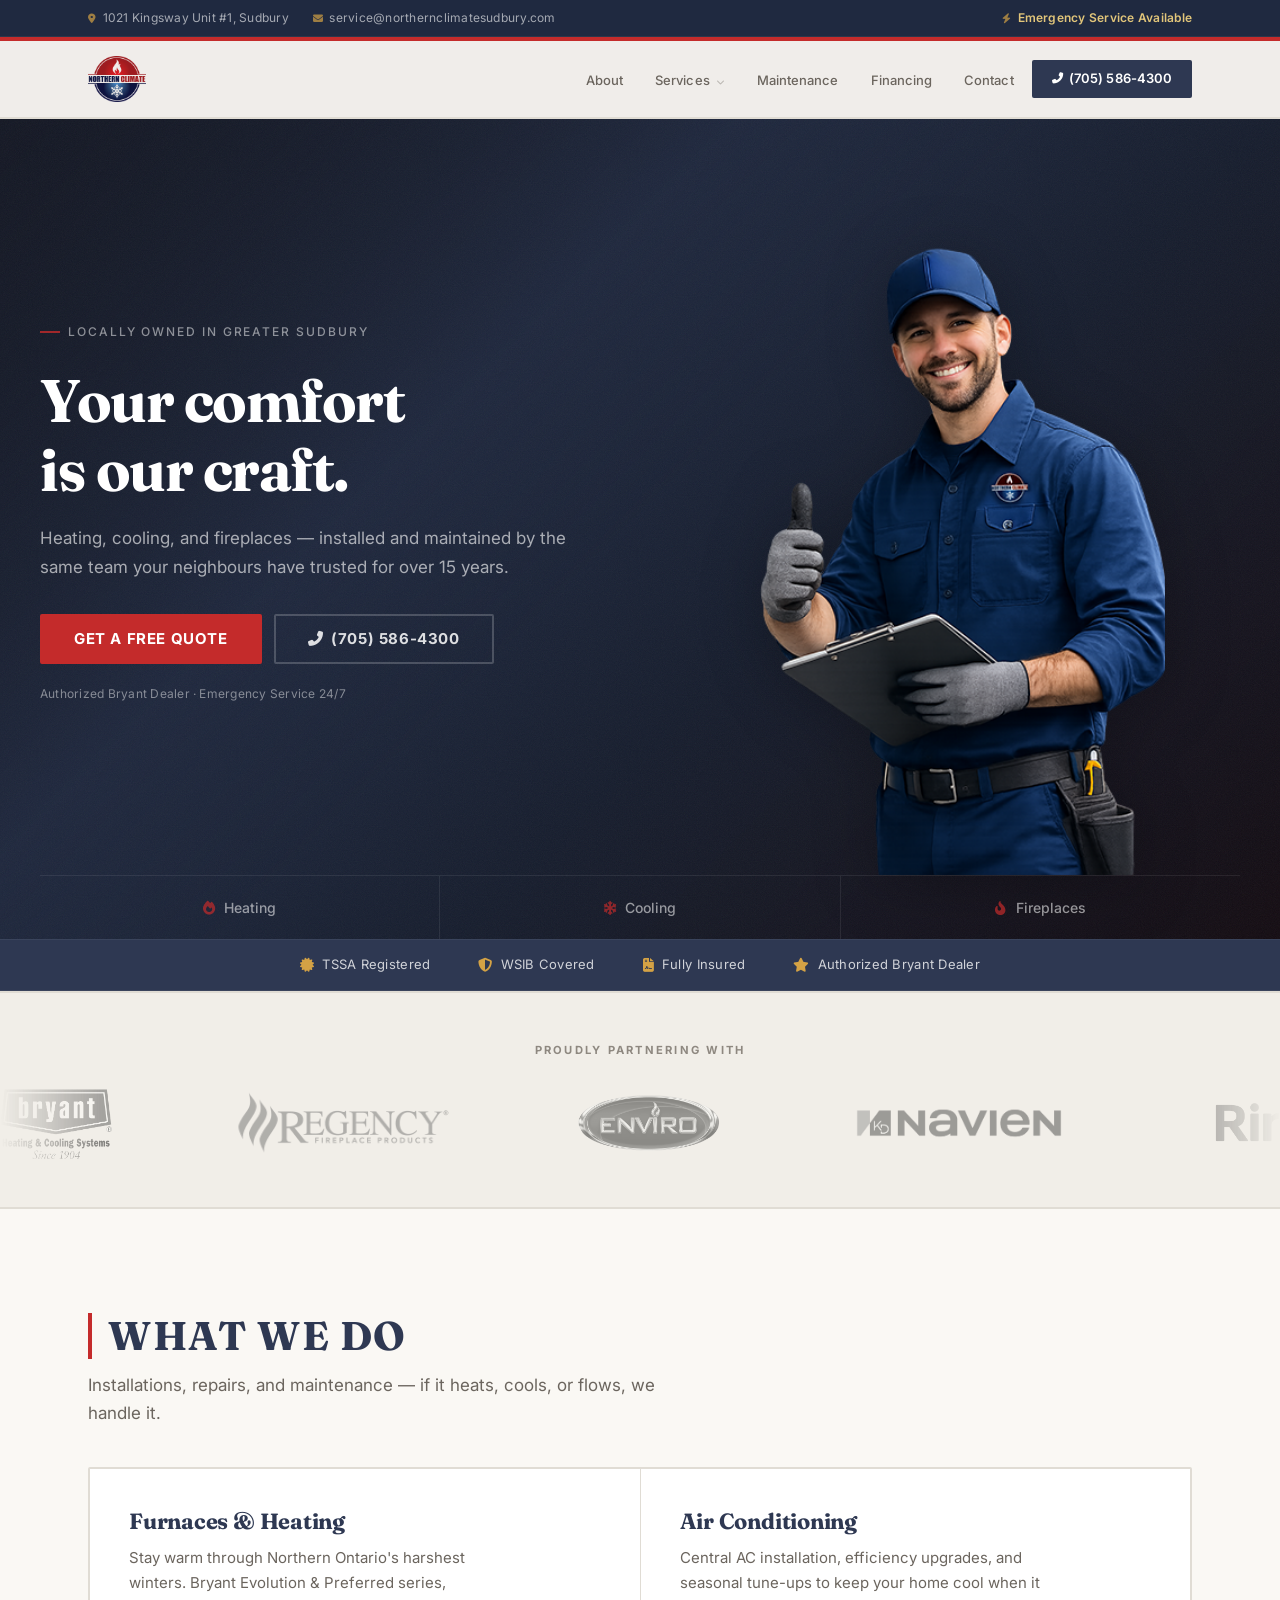
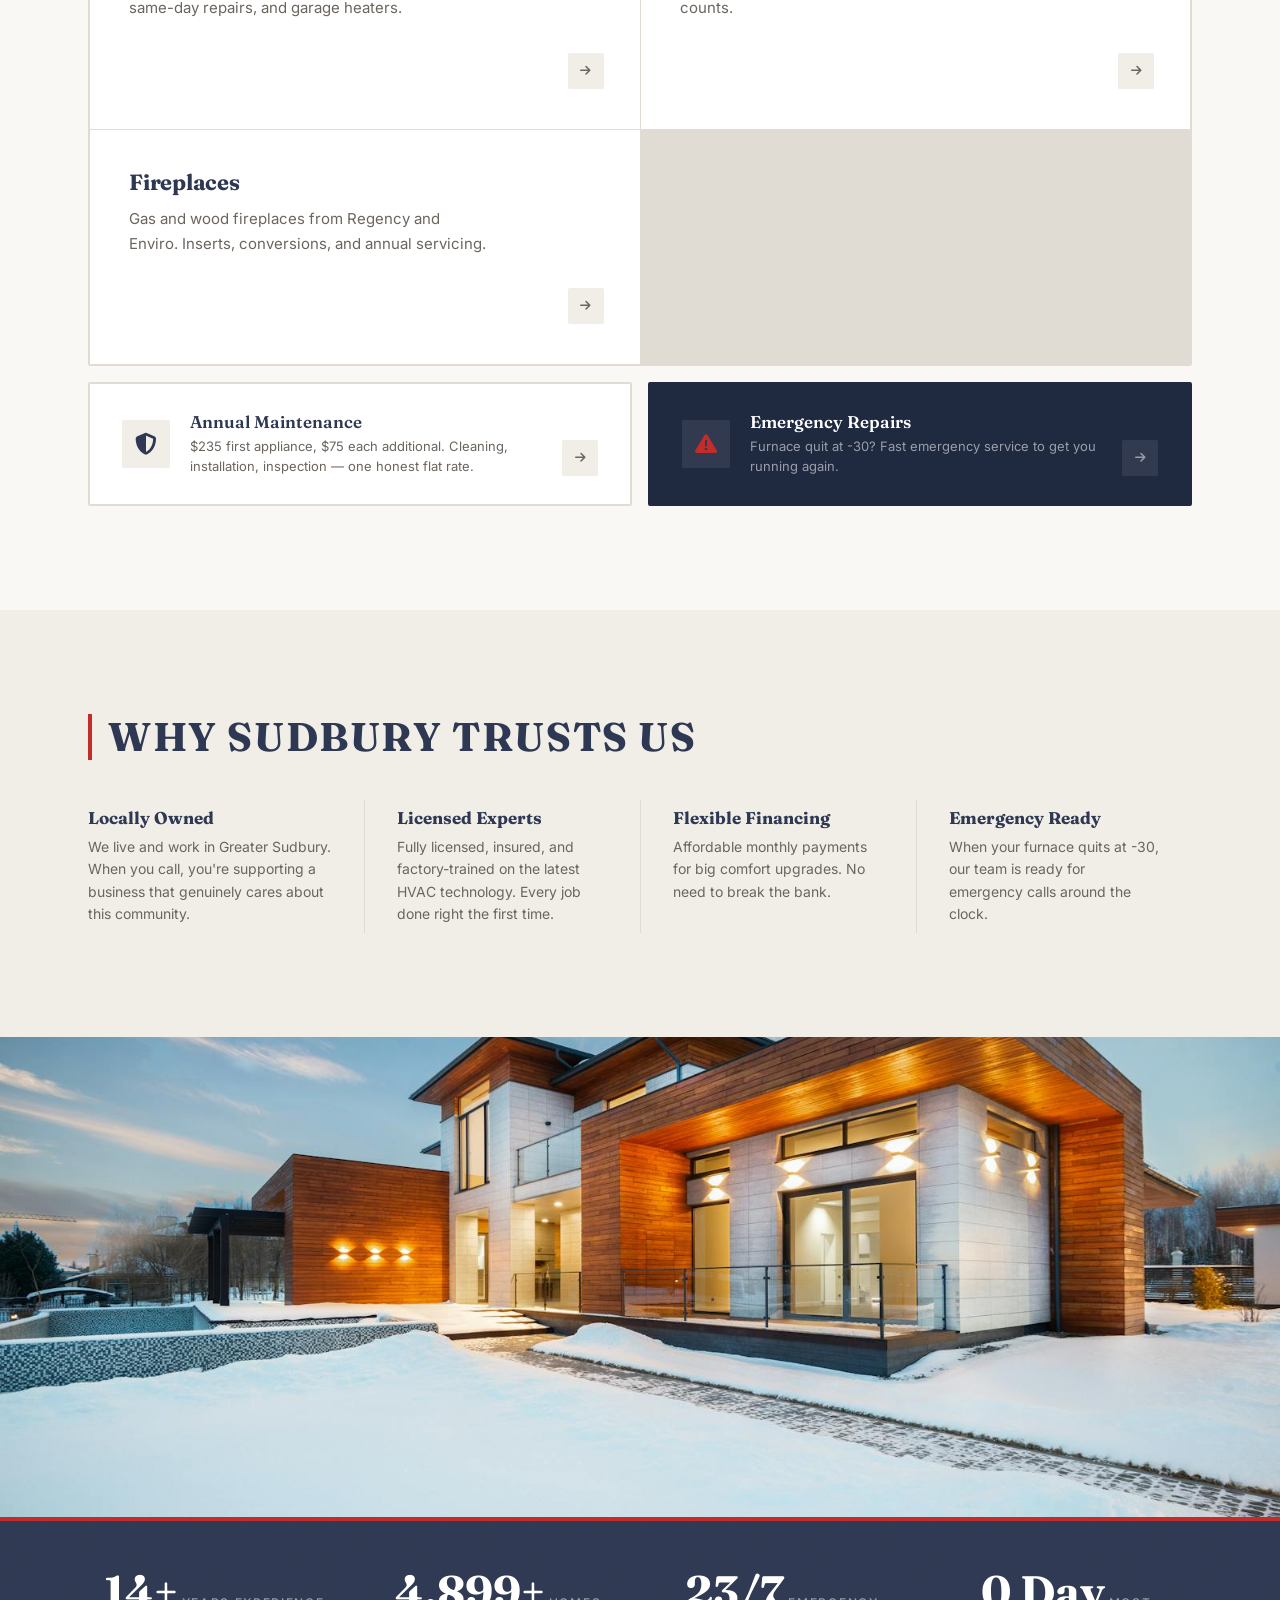
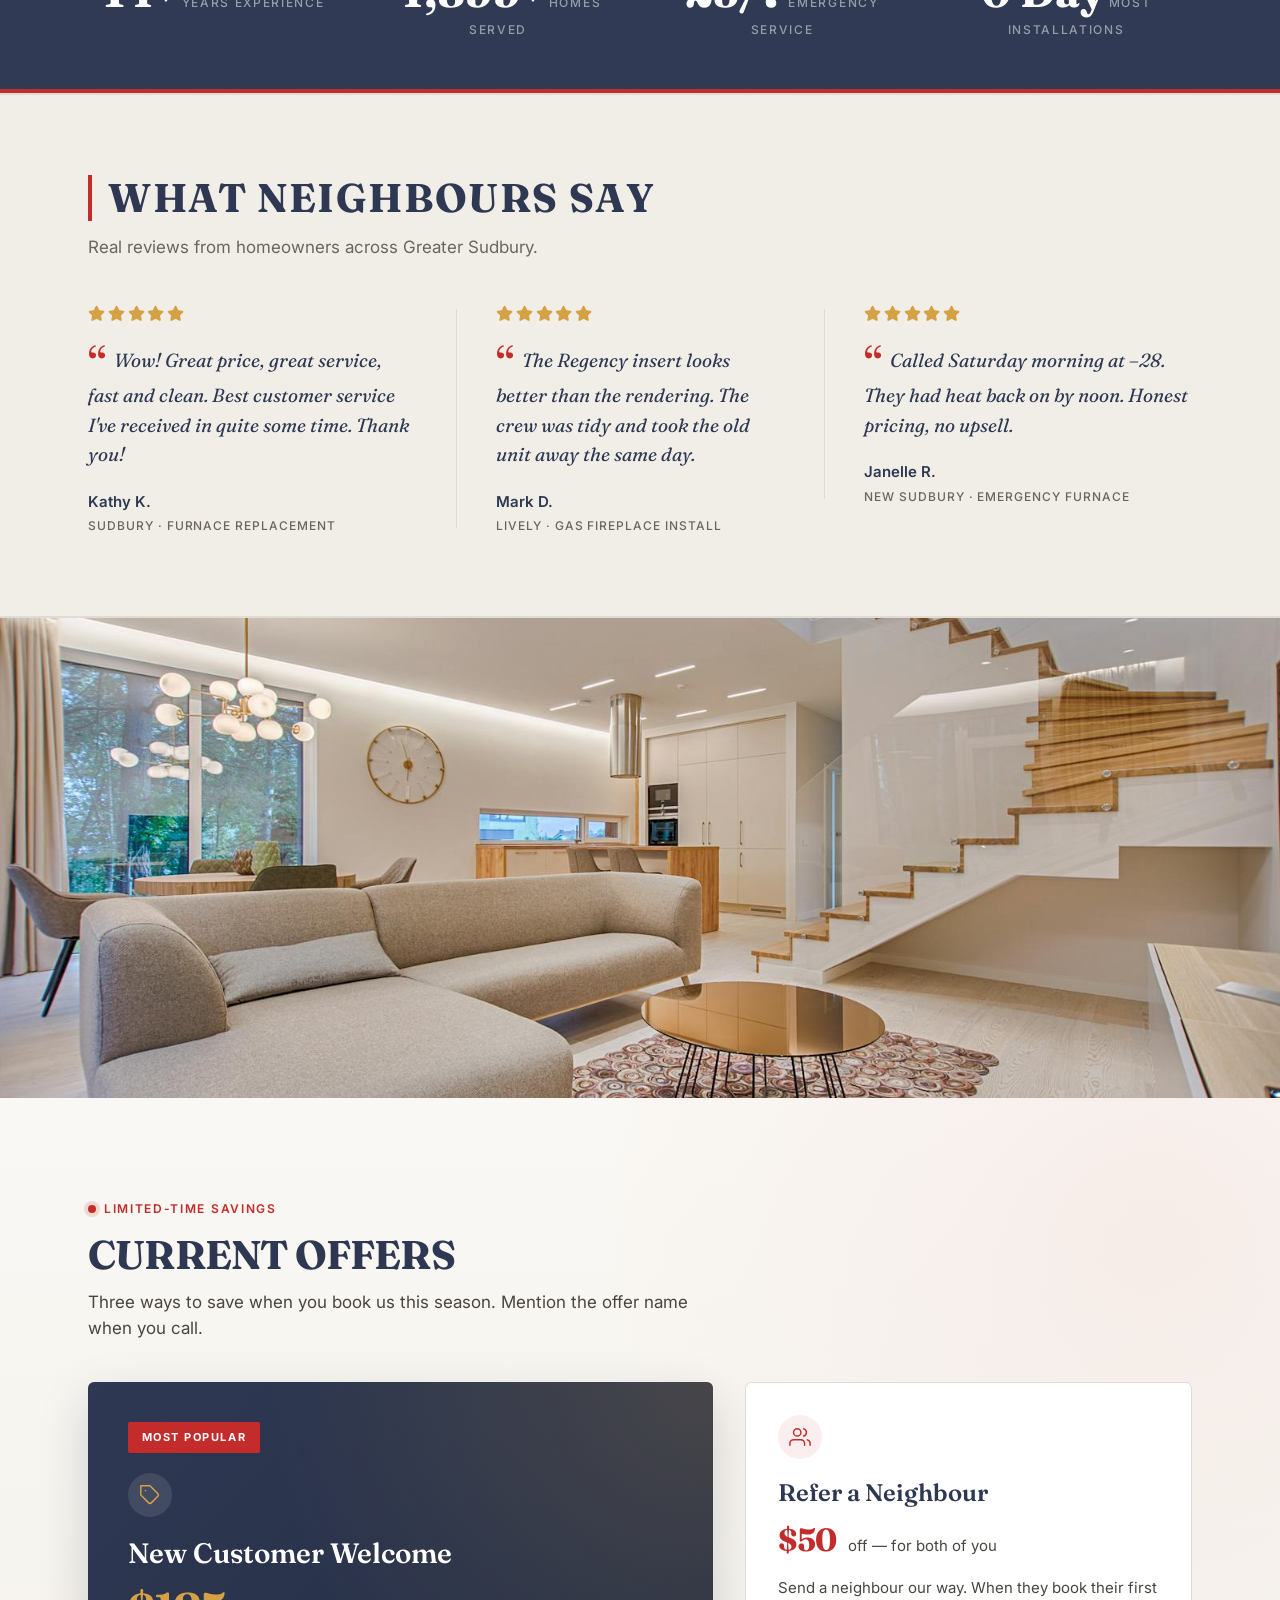
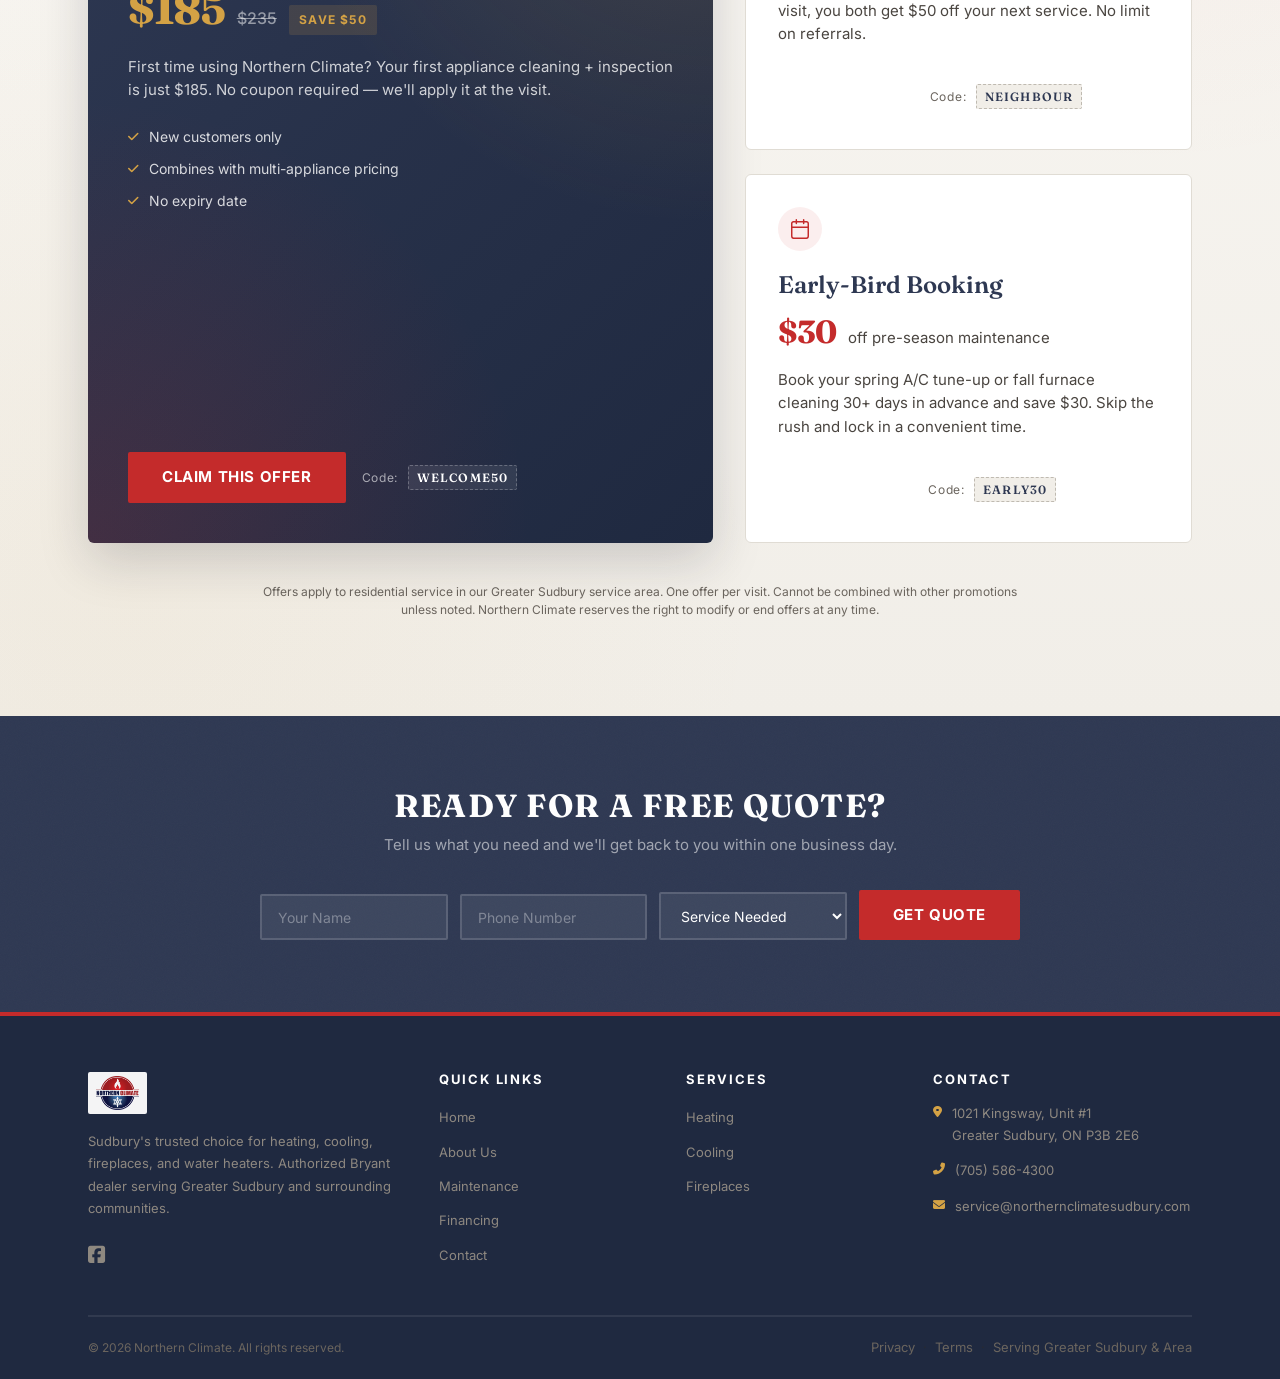
==== commit e111c9d6: "Polish site-wide consistency, rebuild Financing page, fix plumbing render bug - Standardize nav + 4-" ====
--- a/index.html
+++ b/index.html
@@ -101,10 +101,10 @@
           <li class="nav-dropdown">
             <a href="#" class="nav-dropdown-toggle">Services <i class="fas fa-chevron-down"></i></a>
             <div class="nav-dropdown-menu">
-              <a href="services/heating.html">Heating</a>
-              <a href="services/cooling.html">Cooling</a>
-              <a href="services/fireplaces.html">Fireplaces</a>
-              <!-- <a href="services/plumbing.html">Plumbing &amp; Water Heaters</a> -->
+              <a href="services/heating.html"><i class="fas fa-fire-alt"></i> Heating</a>
+              <a href="services/cooling.html"><i class="fas fa-snowflake"></i> Cooling</a>
+              <a href="services/fireplaces.html"><i class="fas fa-burn"></i> Fireplaces</a>
+              <!-- <a href="services/plumbing.html"><i class="fas fa-wrench"></i> Plumbing &amp; Water Heaters</a> -->
             </div>
           </li>
           <li><a href="protection-plans.html">Maintenance</a></li>
@@ -195,21 +195,21 @@
       <div class="marquee-label">Proudly Partnering With</div>
       <div class="marquee">
         <div class="marquee-track">
-          <img src="brand_logos/bryant.png" alt="Bryant" >
-          <img src="brand_logos/regency.png" alt="Regency">
-          <img src="brand_logos/enviro.png" alt="Enviro">
-          <img src="brand_logos/navien.png" alt="Navien">
-          <img src="brand_logos/rinnai.png" alt="Rinnai">
-          <img src="brand_logos/bradford white.png" alt="Bradford White">
-          <img src="brand_logos/continental.png" alt="Continental" >
+          <img src="brand_logos/bryant.png" alt="Bryant" loading="lazy" decoding="async">
+          <img src="brand_logos/regency.png" alt="Regency" loading="lazy" decoding="async">
+          <img src="brand_logos/enviro.png" alt="Enviro" loading="lazy" decoding="async">
+          <img src="brand_logos/navien.png" alt="Navien" loading="lazy" decoding="async">
+          <img src="brand_logos/rinnai.png" alt="Rinnai" loading="lazy" decoding="async">
+          <img src="brand_logos/bradford white.png" alt="Bradford White" loading="lazy" decoding="async">
+          <img src="brand_logos/continental.png" alt="Continental" loading="lazy" decoding="async">
           <!-- duplicate set for seamless loop -->
-          <img src="brand_logos/bryant.png" alt="Bryant" aria-hidden="true">
-          <img src="brand_logos/regency.png" alt="Regency" aria-hidden="true">
-          <img src="brand_logos/enviro.png" alt="Enviro" aria-hidden="true">
-          <img src="brand_logos/navien.png" alt="Navien" aria-hidden="true">
-          <img src="brand_logos/rinnai.png" alt="Rinnai" aria-hidden="true">
-          <img src="brand_logos/bradford white.png" alt="Bradford White" aria-hidden="true">
-          <img src="brand_logos/continental.png" alt="Continental" aria-hidden="true" >
+          <img src="brand_logos/bryant.png" alt="" aria-hidden="true" loading="lazy" decoding="async">
+          <img src="brand_logos/regency.png" alt="" aria-hidden="true" loading="lazy" decoding="async">
+          <img src="brand_logos/enviro.png" alt="" aria-hidden="true" loading="lazy" decoding="async">
+          <img src="brand_logos/navien.png" alt="" aria-hidden="true" loading="lazy" decoding="async">
+          <img src="brand_logos/rinnai.png" alt="" aria-hidden="true" loading="lazy" decoding="async">
+          <img src="brand_logos/bradford white.png" alt="" aria-hidden="true" loading="lazy" decoding="async">
+          <img src="brand_logos/continental.png" alt="" aria-hidden="true" loading="lazy" decoding="async">
         </div>
       </div>
     </section>
@@ -490,7 +490,7 @@
           <img src="Northern Climate logo (1).png" alt="Northern Climate">
           <p>Sudbury's trusted choice for heating, cooling, fireplaces, and water heaters. Authorized Bryant dealer serving Greater Sudbury and surrounding communities.</p>
           <div class="footer-social">
-            <a href="#" aria-label="Facebook" rel="noopener noreferrer"><i class="fab fa-facebook-square"></i></a>
+            <a href="https://www.facebook.com/NorthernClimateSudbury" target="_blank" rel="noopener noreferrer" aria-label="Northern Climate on Facebook (opens in new tab)"><i class="fab fa-facebook-square"></i></a>
           </div>
         </div>
         <div class="footer-col">
--- a/css/styles.css
+++ b/css/styles.css
@@ -3975,3 +3975,126 @@
 }
 
 /* End mobile redesign */
+
+/* ============================================================================
+   FINANCING PAGE
+   ============================================================================ */
+.finance-overview { align-items: center; }
+
+.finance-figure {
+  position: relative;
+  overflow: hidden;
+  background: linear-gradient(135deg, var(--navy) 0%, var(--navy-deep) 100%);
+  color: #fff;
+  border-radius: 6px;
+  padding: 2.5rem;
+  box-shadow: 0 18px 50px rgba(26, 30, 46, 0.18);
+}
+.finance-figure-bg {
+  position: absolute;
+  inset: 0;
+  background-image:
+    radial-gradient(circle at 100% 0%, rgba(212, 162, 69, 0.18), transparent 45%),
+    radial-gradient(circle at 0% 100%, rgba(196, 43, 43, 0.16), transparent 45%);
+  pointer-events: none;
+}
+.finance-figure > *:not(.finance-figure-bg) { position: relative; z-index: 1; }
+.finance-figure-eyebrow {
+  display: inline-block;
+  font-size: 0.6875rem;
+  font-weight: 700;
+  letter-spacing: 0.16em;
+  text-transform: uppercase;
+  color: var(--gold-light);
+  margin-bottom: 1rem;
+}
+.finance-figure-amount {
+  display: flex;
+  align-items: baseline;
+  gap: 0.45rem;
+  flex-wrap: wrap;
+  margin-bottom: 1rem;
+}
+.finance-figure-from {
+  font-size: 0.9375rem;
+  font-weight: 500;
+  color: rgba(255, 255, 255, 0.6);
+}
+.finance-figure-value {
+  font-family: 'Fraunces', serif;
+  font-weight: 700;
+  font-size: clamp(3rem, 7vw, 4rem);
+  line-height: 1;
+  letter-spacing: -0.03em;
+  color: var(--gold);
+}
+.finance-figure-unit {
+  font-size: 1rem;
+  font-weight: 600;
+  color: rgba(255, 255, 255, 0.75);
+}
+.finance-figure p {
+  font-size: 0.9375rem;
+  line-height: 1.6;
+  color: rgba(255, 255, 255, 0.8);
+  margin: 0 0 1rem;
+}
+.finance-figure strong { color: #fff; font-weight: 600; }
+.finance-figure-note {
+  font-size: 0.75rem;
+  line-height: 1.5;
+  color: rgba(255, 255, 255, 0.5);
+  margin: 0;
+}
+.finance-disclaimer {
+  max-width: 740px;
+  margin: 2.5rem auto 0;
+  font-size: 0.75rem;
+  line-height: 1.55;
+  color: var(--warm-500);
+  text-align: center;
+}
+@media (max-width: 899px) {
+  .finance-figure { padding: 1.75rem; }
+}
+
+/* Shared CTA action row (replaces per-page inline flex styles) */
+.cta-actions {
+  display: flex;
+  flex-wrap: wrap;
+  gap: 0.75rem;
+  justify-content: center;
+}
+.cta-band .cta-actions .btn + .btn { margin-left: 0; }
+
+/* ============================================================================
+   VISUAL POLISH (site-wide, additive)
+   ============================================================================ */
+/* Hero — extra depth + better text contrast on desktop */
+@media (min-width: 900px) {
+  .hero-bg-pattern::after {
+    content: '';
+    position: absolute;
+    right: 4%;
+    bottom: 4%;
+    width: 420px;
+    height: 420px;
+    border-radius: 50%;
+    background: radial-gradient(circle, rgba(212, 162, 69, 0.07) 0%, transparent 65%);
+    filter: blur(80px);
+    pointer-events: none;
+  }
+  .hero-subtitle { color: rgba(255, 255, 255, 0.62); }
+  .hero-credential { color: rgba(255, 255, 255, 0.46); }
+}
+
+/* Partnership boxes — gentle lift so they don't read as flat slabs */
+.partnership-box {
+  transition: border-color 300ms var(--ease), box-shadow 300ms var(--ease), transform 300ms var(--ease);
+}
+.partnership-box:hover {
+  border-color: var(--warm-300);
+  box-shadow: 0 10px 30px rgba(26, 30, 46, 0.07);
+  transform: translateY(-2px);
+}
+/* End financing + polish */
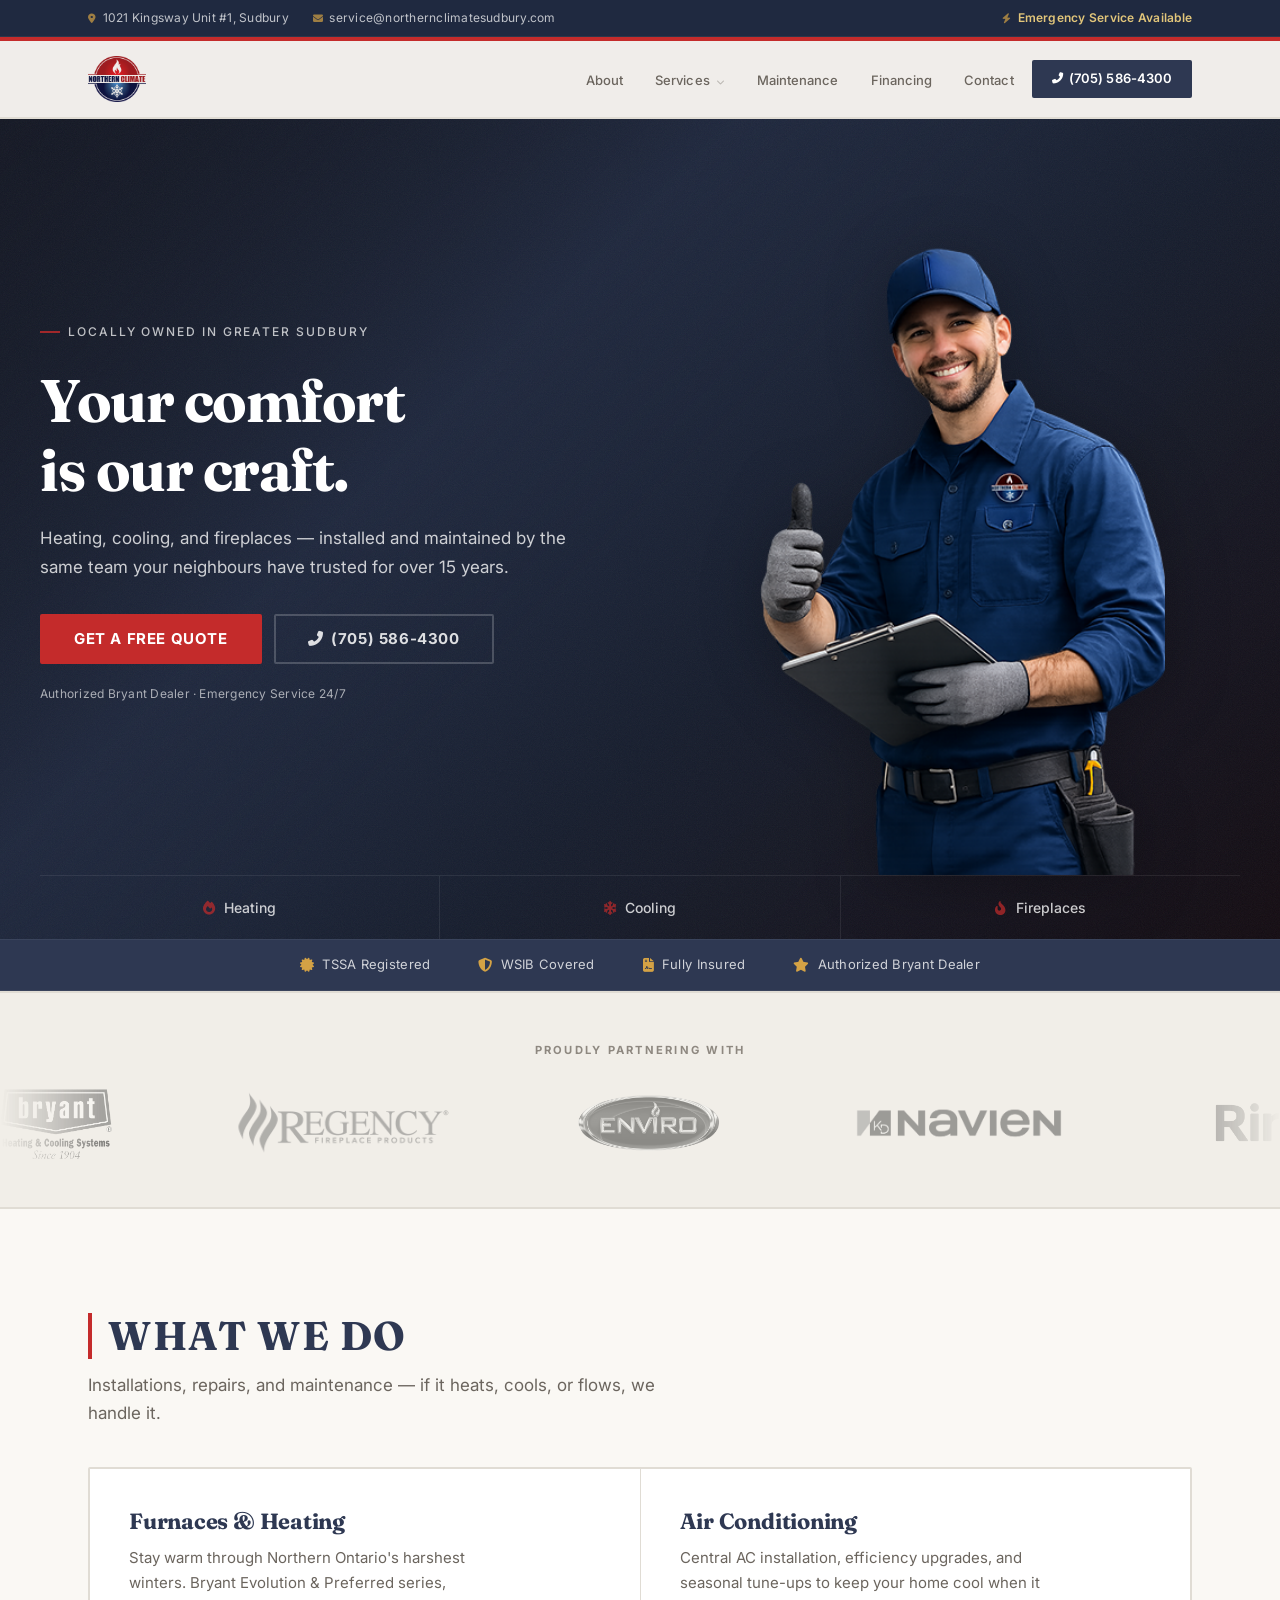
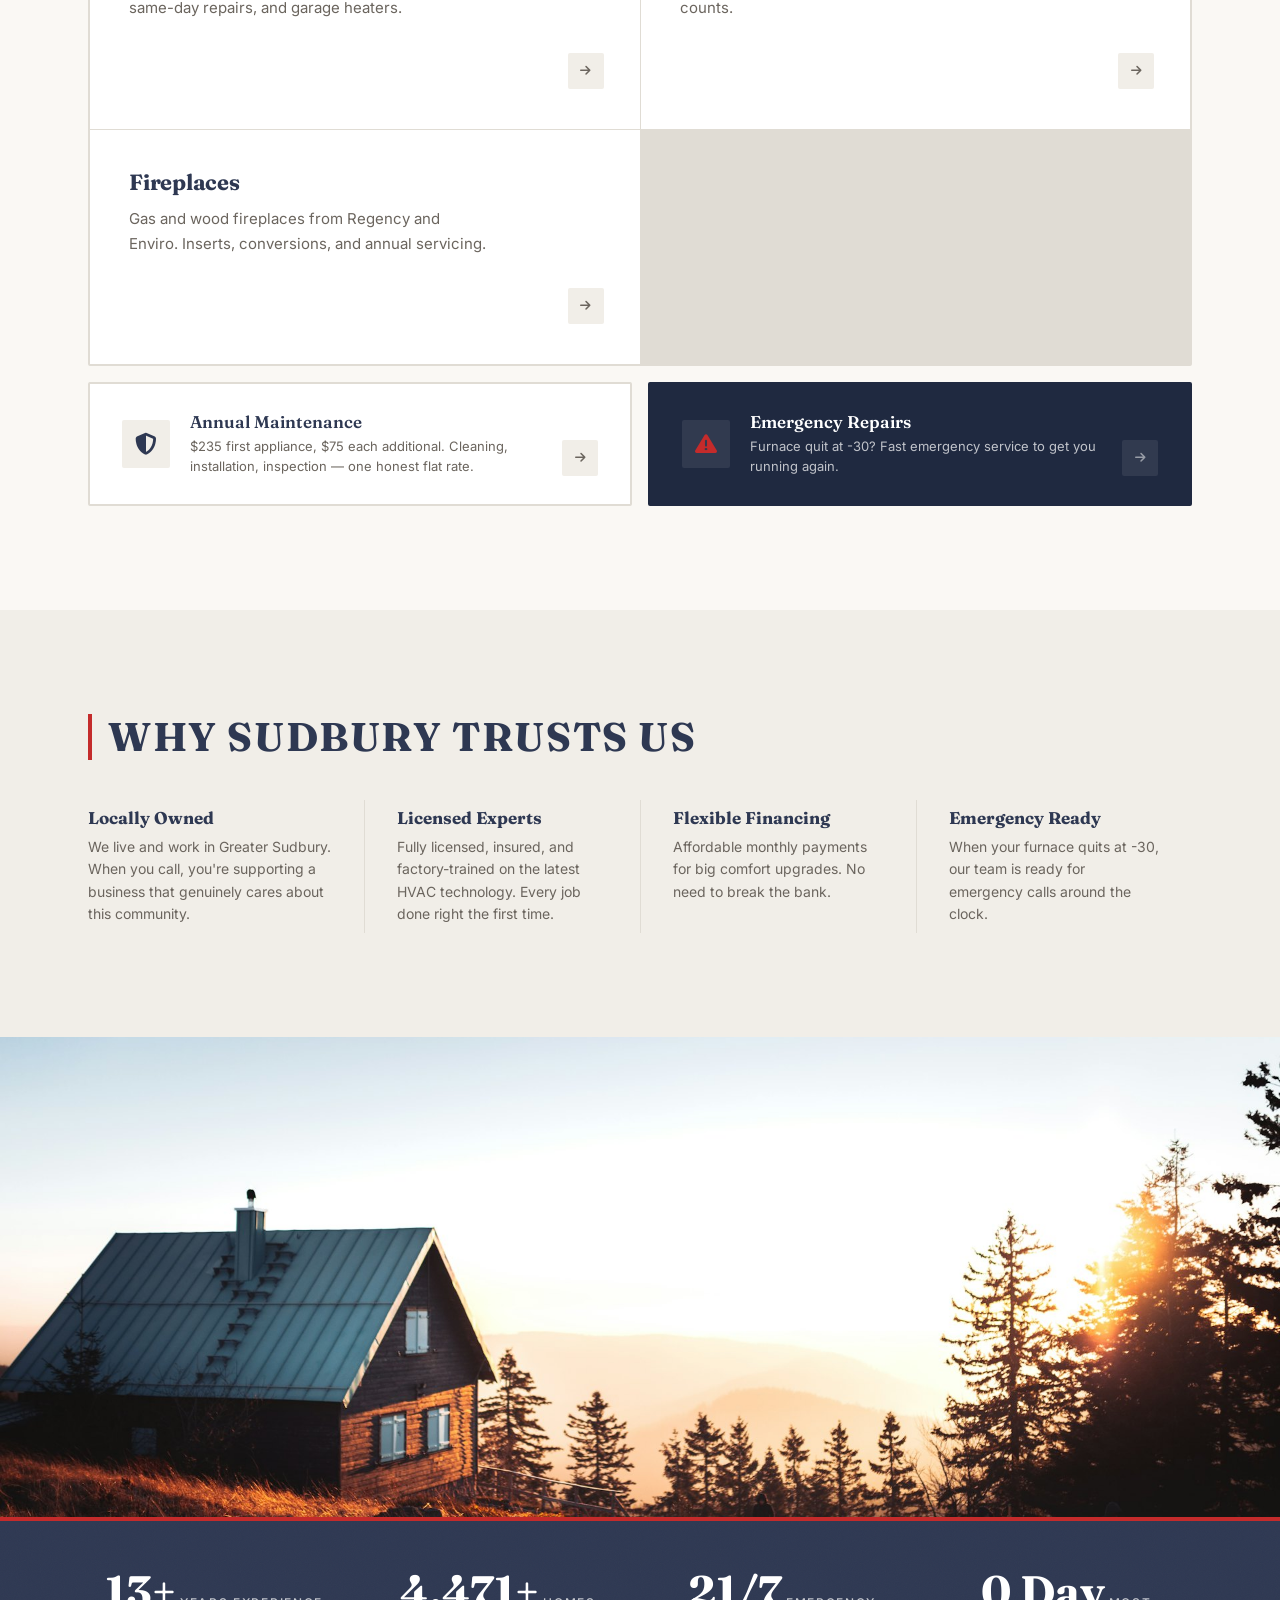
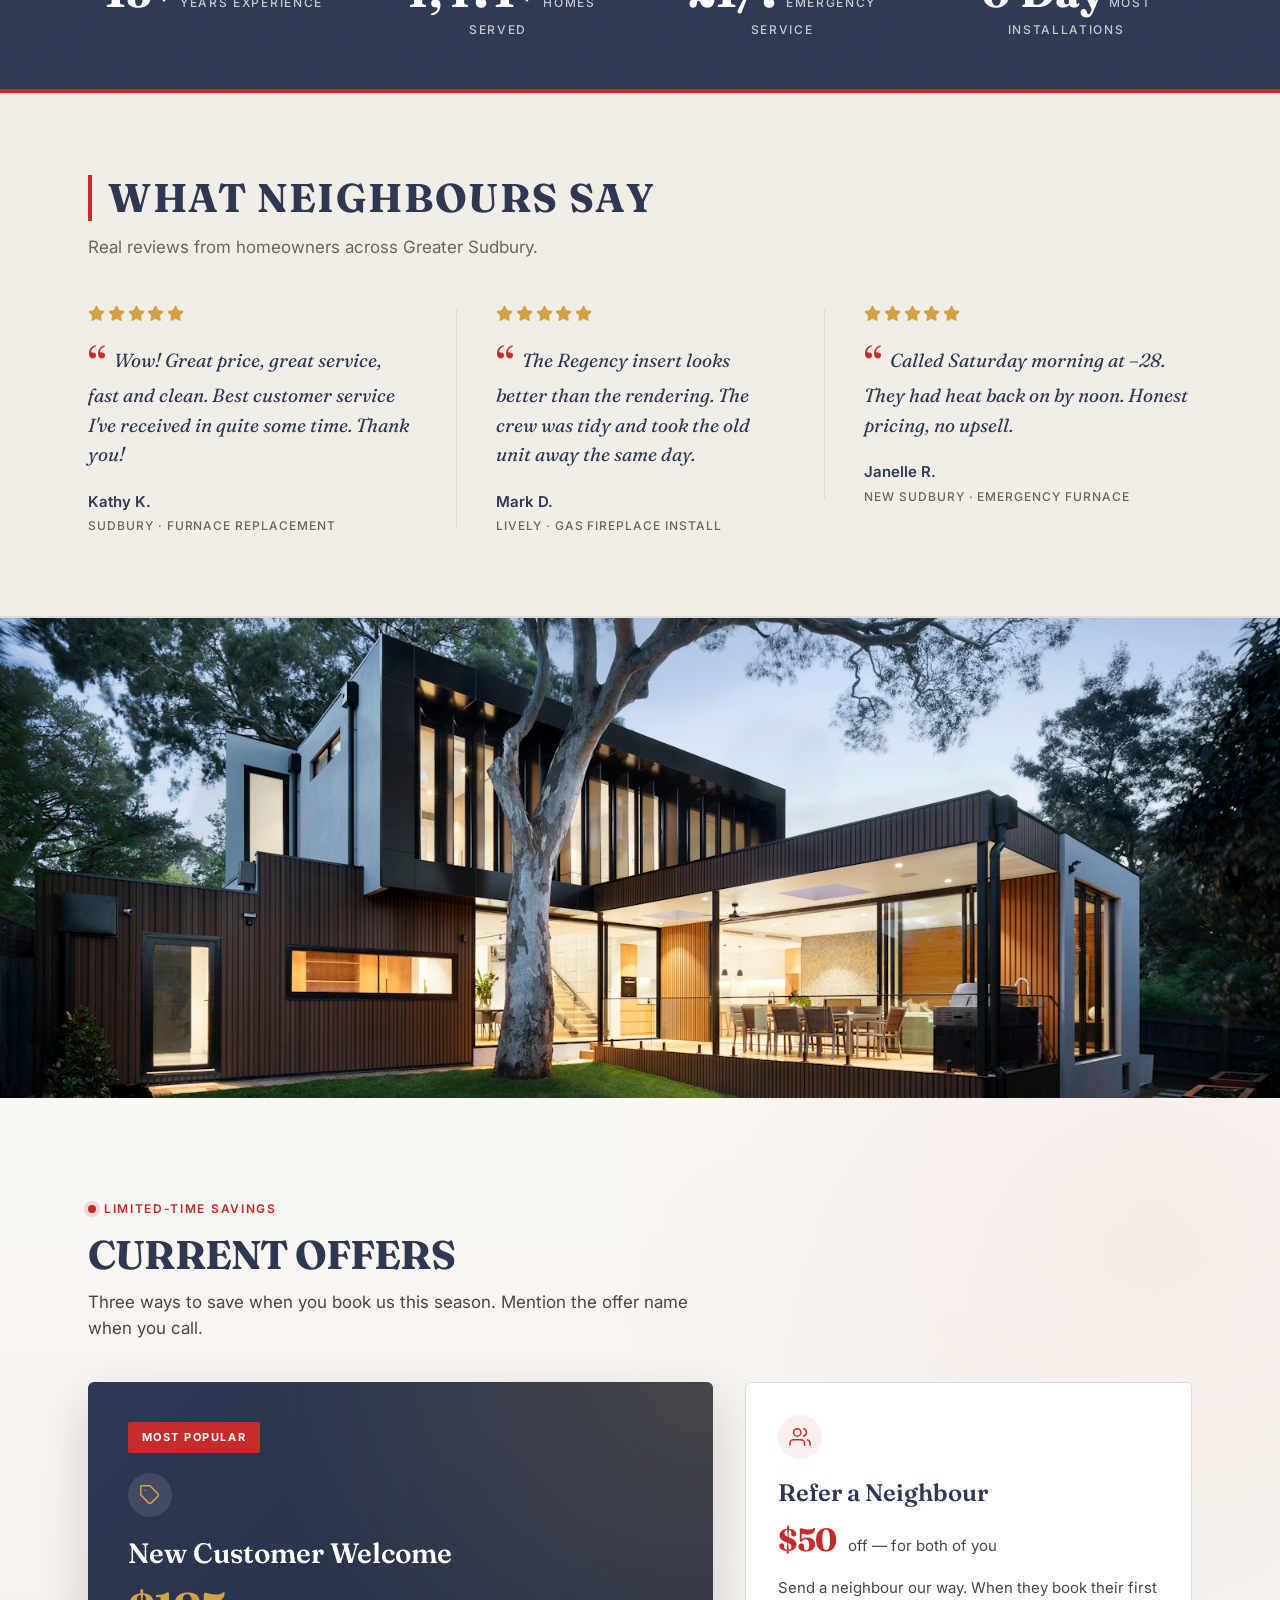
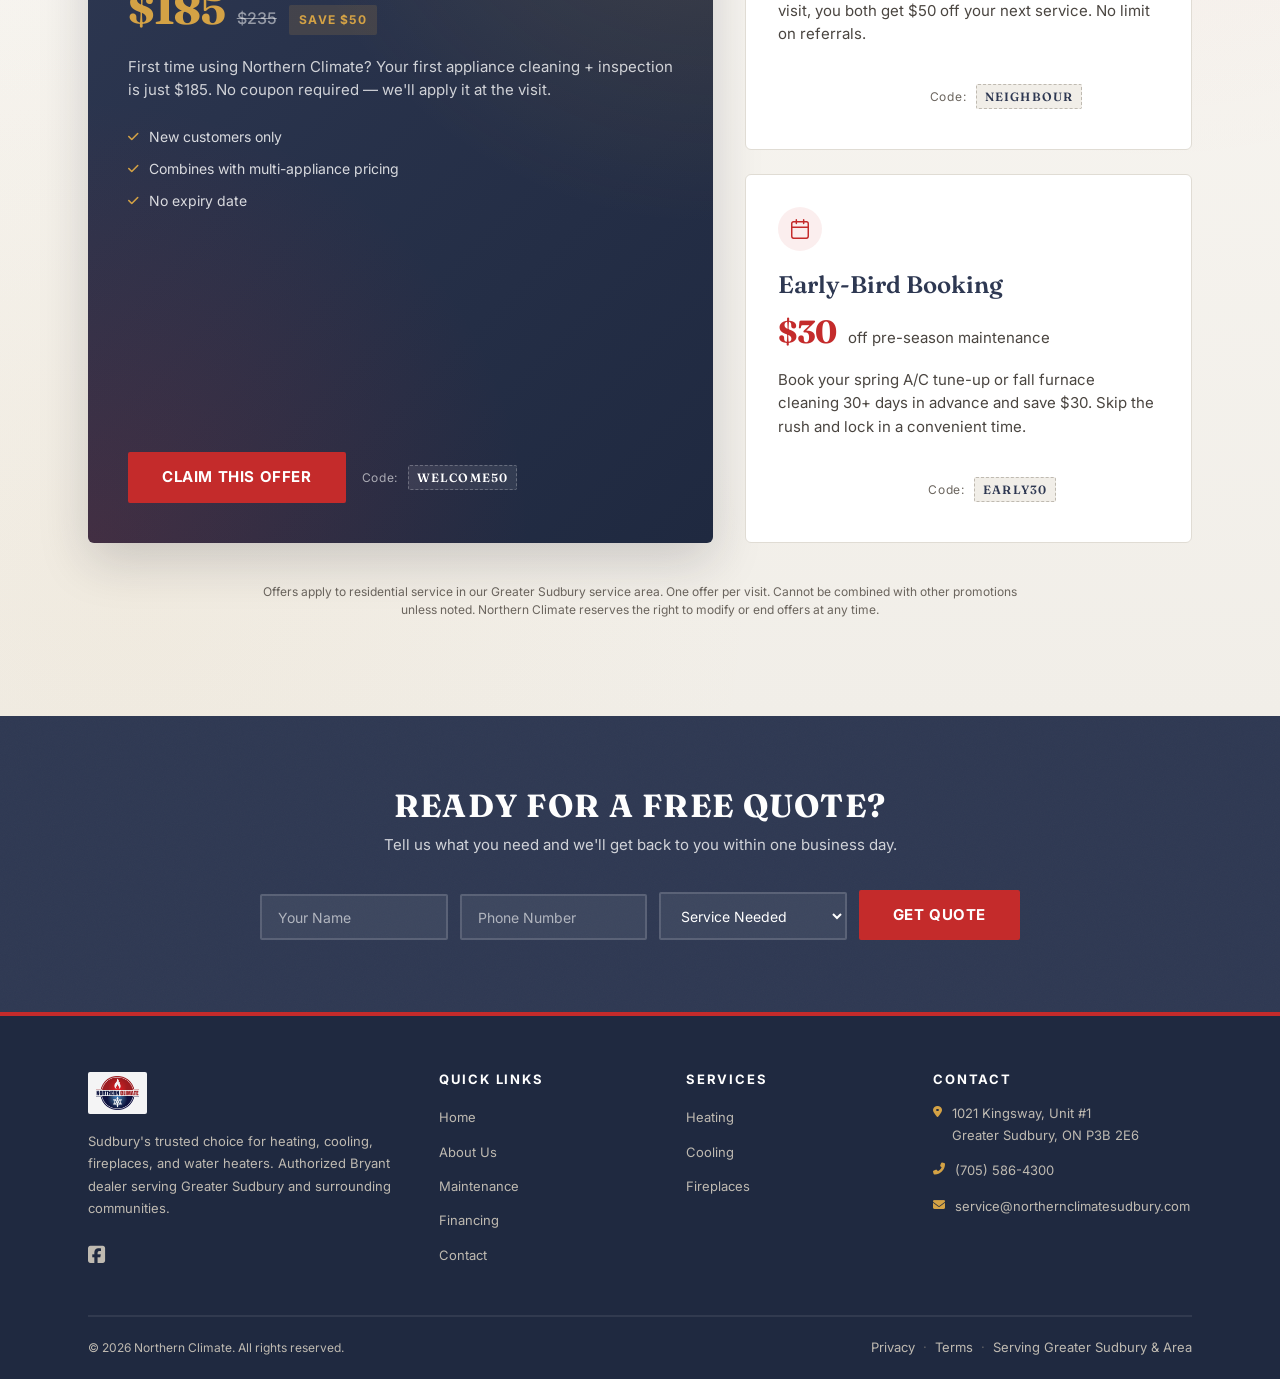
==== commit ee6d39fa: "Replace blurry 800px photos with high-resolution images Every photo-break banner and service-overvie" ====
--- a/index.html
+++ b/index.html
@@ -299,7 +299,7 @@
 
     <!-- ====== PHOTO BREAK ====== -->
     <div class="photo-break">
-      <img src="images/cozy-home-winter.jpg" alt="Cozy home kept comfortable through Northern Ontario winters" loading="lazy">
+      <img src="images/cozy-home-winter.jpg" alt="A cozy cabin in Northern Ontario at golden hour" loading="lazy">
     </div>
 
     <!-- ====== STATS ====== -->
--- a/css/styles.css
+++ b/css/styles.css
@@ -4084,8 +4084,6 @@
     filter: blur(80px);
     pointer-events: none;
   }
-  .hero-subtitle { color: rgba(255, 255, 255, 0.62); }
-  .hero-credential { color: rgba(255, 255, 255, 0.46); }
 }
 
 /* Partnership boxes — gentle lift so they don't read as flat slabs */
@@ -4098,3 +4096,55 @@
   transform: translateY(-2px);
 }
 /* End financing + polish */
+
+/* ============================================================================
+   TEXT CONTRAST PASS — lift low-visibility text on dark backgrounds
+   (applies at all breakpoints; deliberately placed last so it wins)
+   ============================================================================ */
+
+/* Inner-page hero subtitle — was dark grey (--warm-600) on navy */
+.page-hero-sub { color: rgba(255, 255, 255, 0.82); }
+
+/* Top info bar */
+.top-bar,
+.top-bar a { color: rgba(255, 255, 255, 0.72); }
+
+/* Home hero */
+.hero-label { color: rgba(255, 255, 255, 0.72); }
+.hero-subtitle { color: rgba(255, 255, 255, 0.78); }
+.hero-credential { color: rgba(255, 255, 255, 0.62); }
+.hero-service-link { color: rgba(255, 255, 255, 0.78); }
+
+/* Breadcrumbs over dark page heroes */
+.breadcrumb { color: rgba(255, 255, 255, 0.7); }
+.breadcrumb a { color: rgba(255, 255, 255, 0.7); }
+.breadcrumb a:hover { color: #fff; }
+
+/* Stat labels on the navy stats bar */
+.stat-item .stat-label { color: rgba(255, 255, 255, 0.72); }
+
+/* Dark lead-capture band */
+.lead-band > .container > p,
+.lead-band p { color: rgba(255, 255, 255, 0.78); }
+.lead-form input::placeholder { color: rgba(255, 255, 255, 0.6); }
+
+/* Emergency highlight tile (navy) */
+.service-highlight--emergency p { color: rgba(255, 255, 255, 0.72); }
+
+/* Example-payment figure fine print (navy gradient) */
+.finance-figure-note { color: rgba(255, 255, 255, 0.64); }
+
+/* Footer — lift body copy, links and legal off the dark navy */
+.site-footer { color: var(--warm-300); }
+.footer-brand p { color: var(--warm-300); }
+.footer-col ul li a { color: var(--warm-300); }
+.footer-col .contact-item { color: var(--warm-300); }
+.footer-social a { color: var(--warm-300); }
+.footer-col ul li a:hover,
+.footer-social a:hover { color: #fff; }
+.footer-bottom { color: var(--warm-300); }
+.footer-legal,
+.footer-legal a { color: var(--warm-300); }
+.footer-legal a:hover { color: #fff; }
+.footer-legal .sep { color: var(--warm-400); }
+/* End contrast pass */
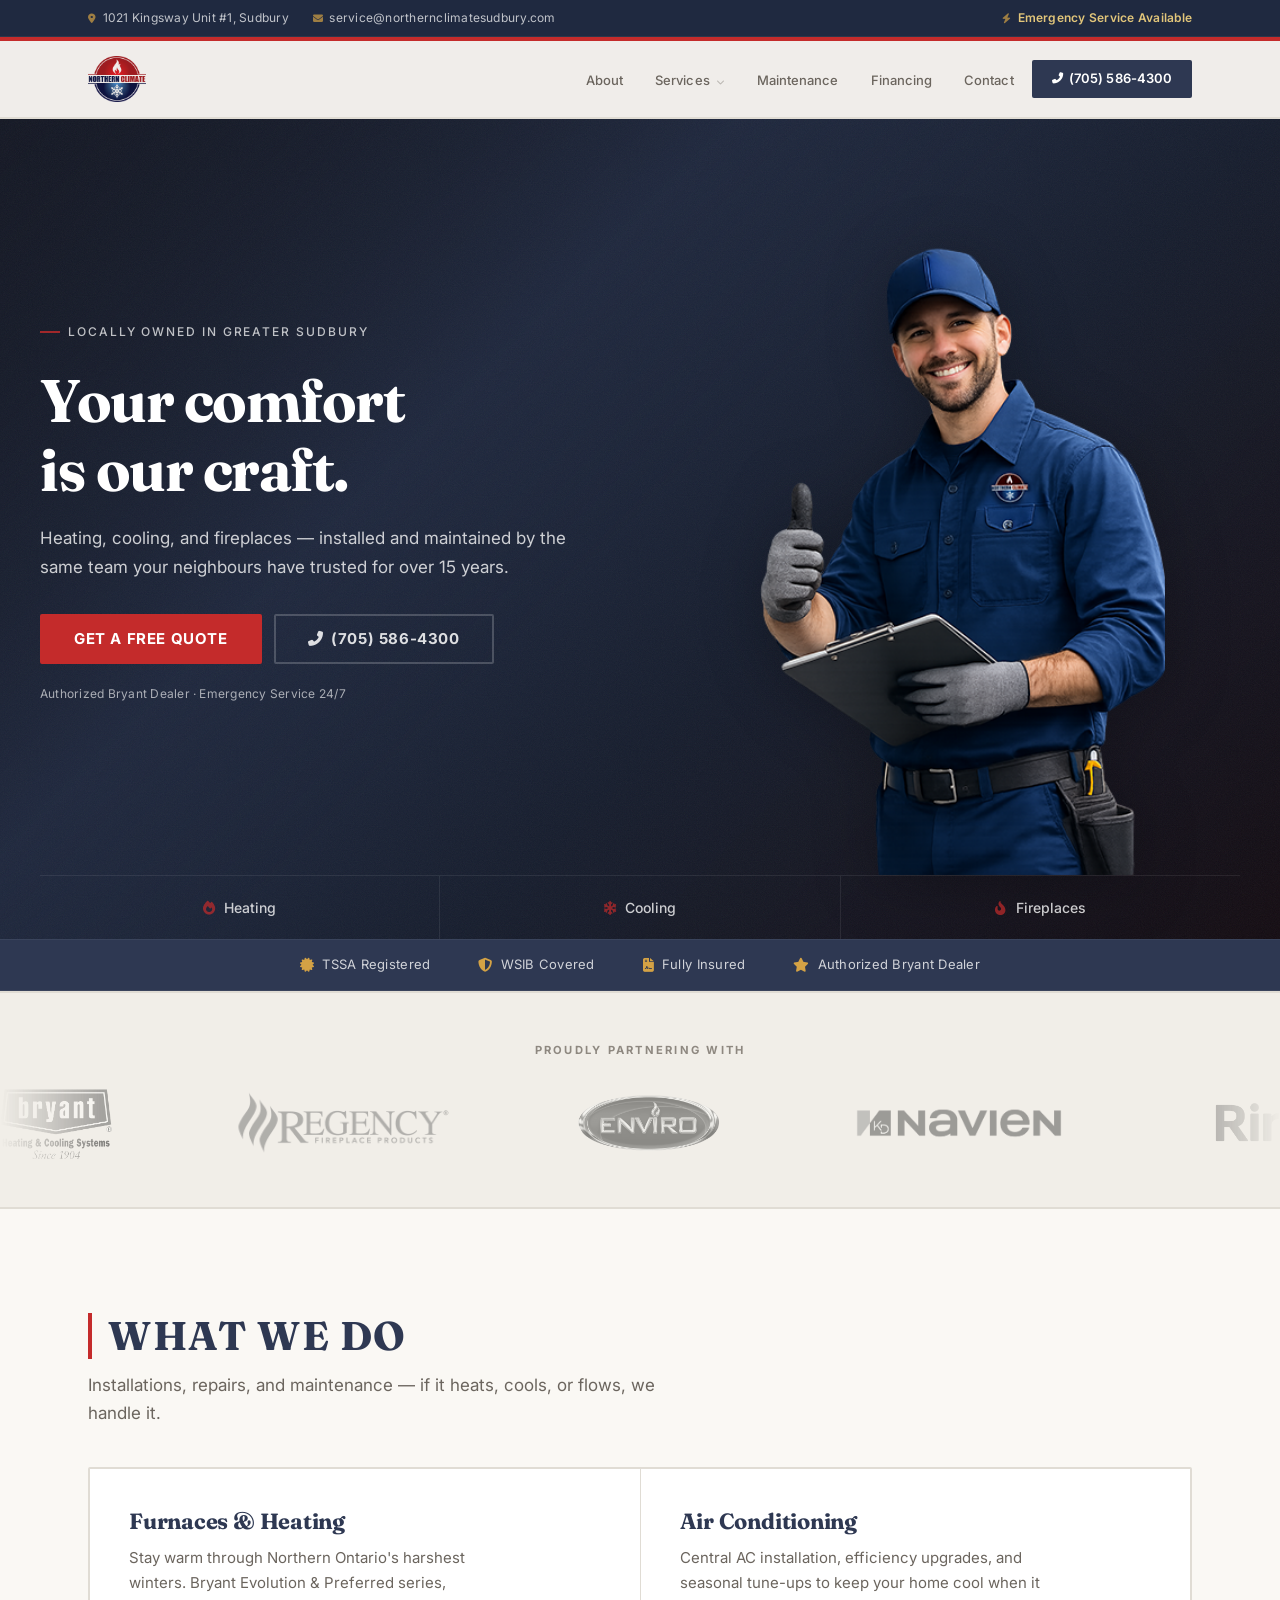
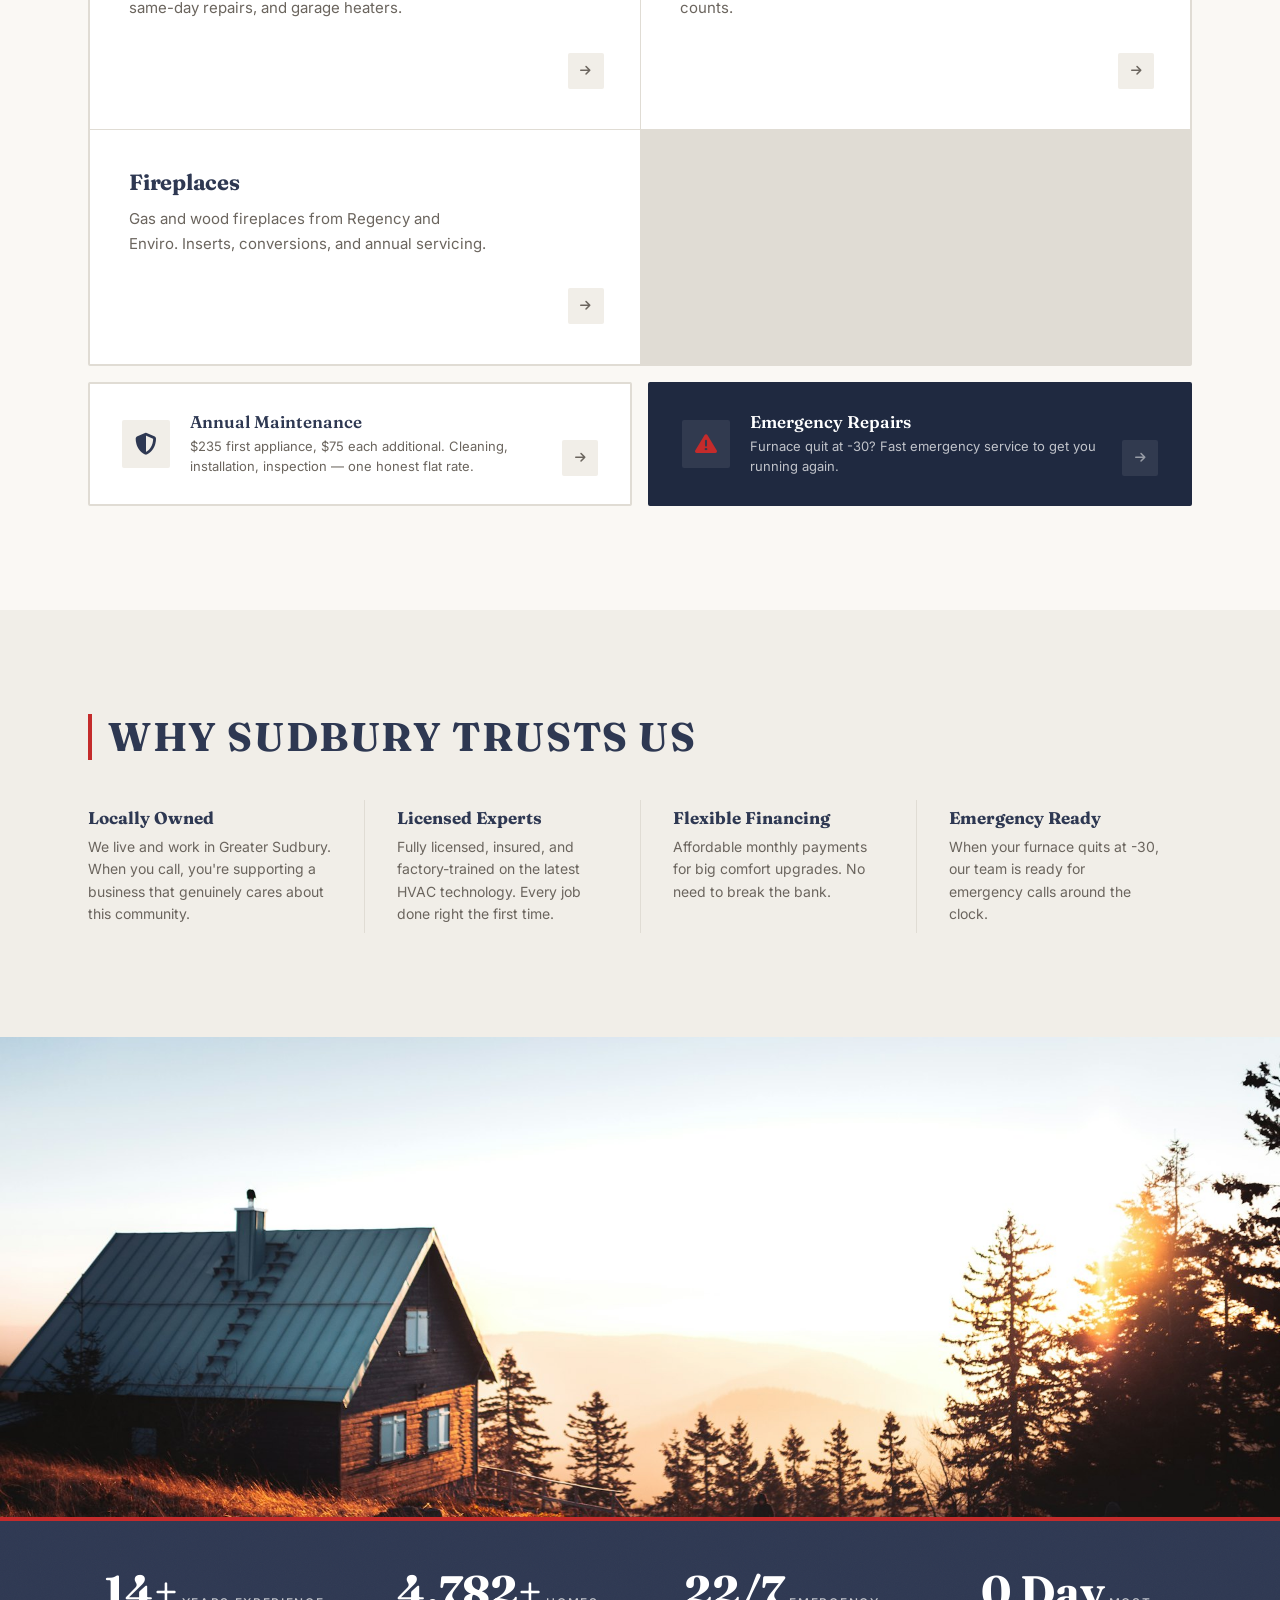
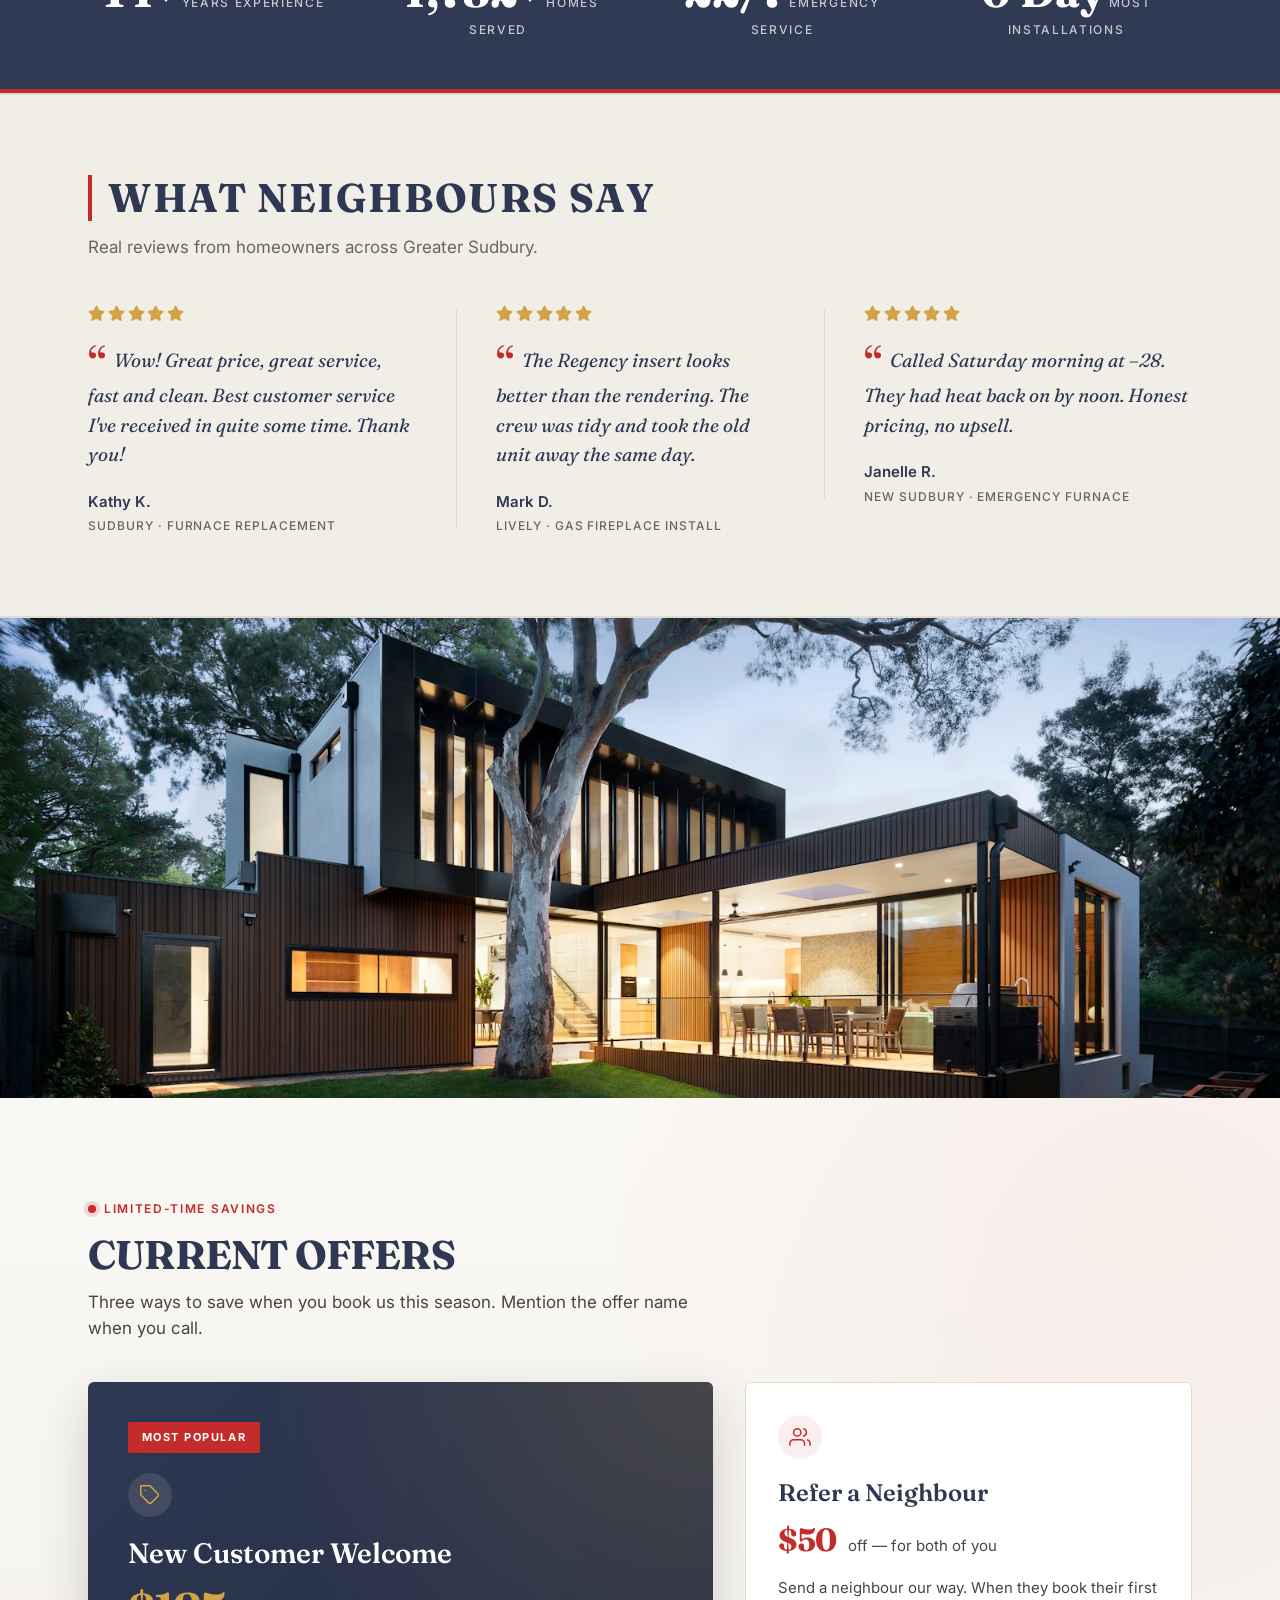
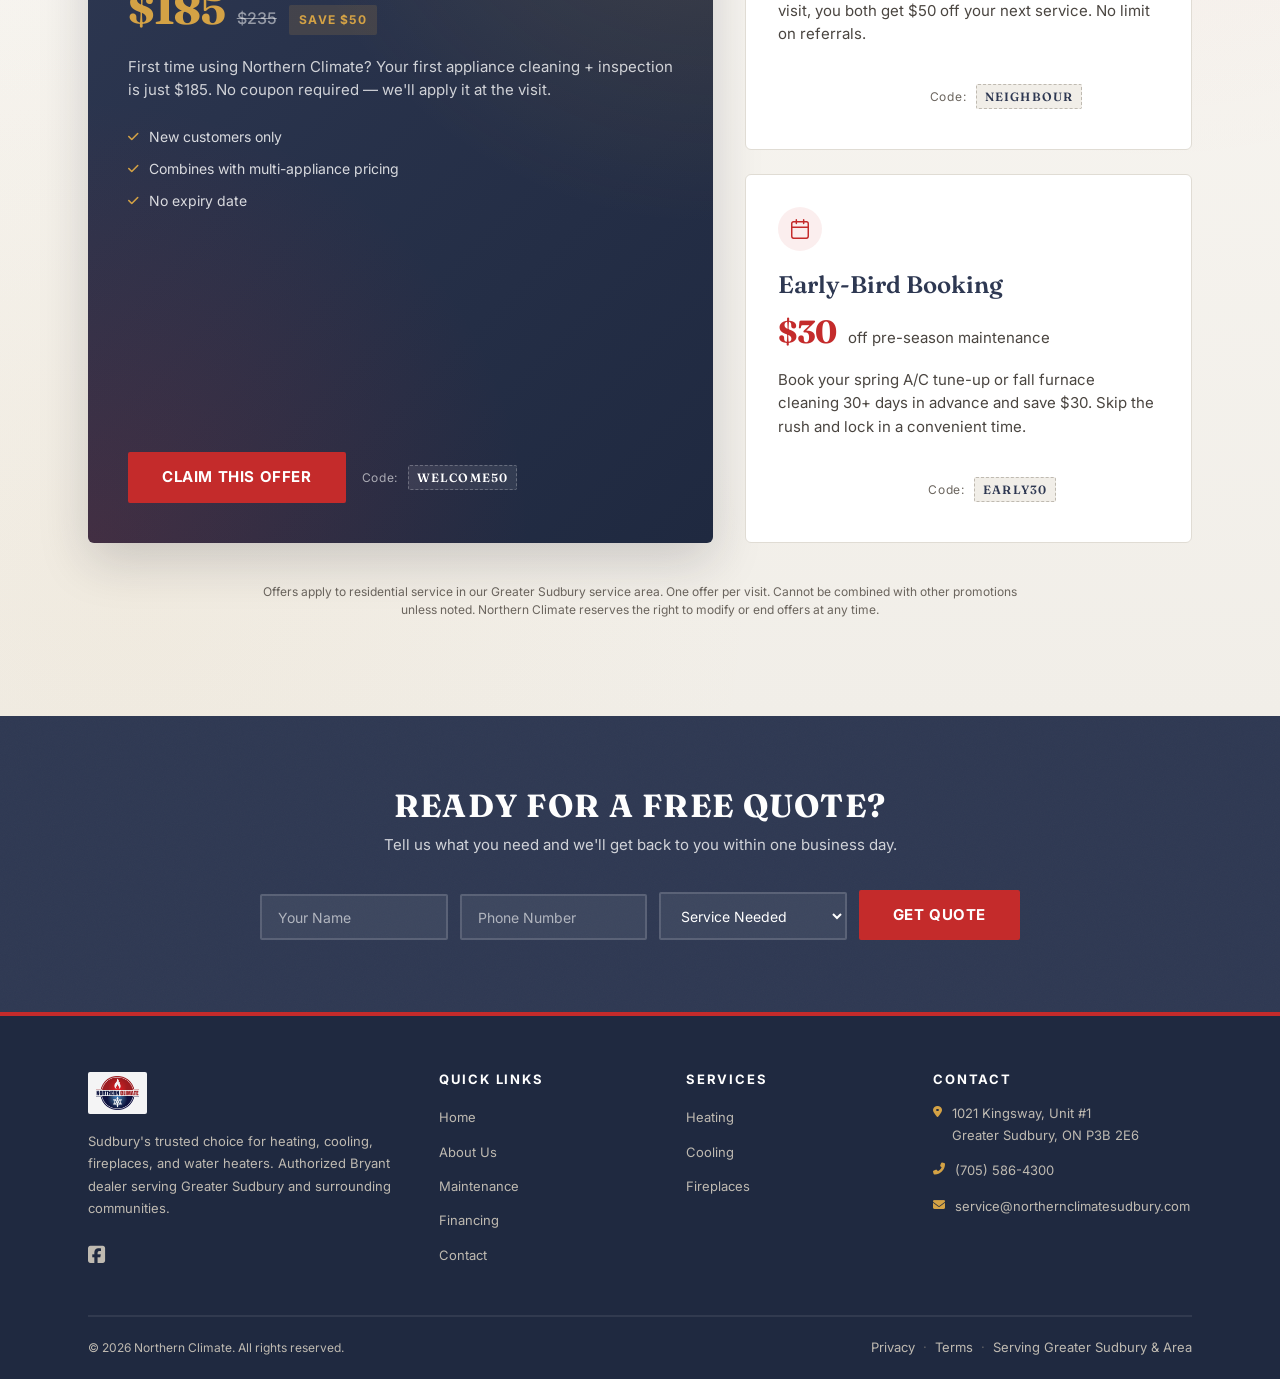
==== commit c9ea3f9f: "SEO: enrich home LocalBusiness schema, refresh sitemap, add SEO checklist - Expand the home-page HVA" ====
--- a/index.html
+++ b/index.html
@@ -46,10 +46,17 @@
   {
     "@context": "https://schema.org",
     "@type": "HVACBusiness",
+    "@id": "https://northernclimatesudbury.com/#business",
     "name": "Northern Climate",
-    "telephone": "(705) 586-4300",
+    "description": "Locally owned heating, cooling, and fireplace company serving Greater Sudbury, ON. Authorized Bryant dealer offering furnace, air conditioning, and fireplace installation, repair, and maintenance.",
+    "url": "https://northernclimatesudbury.com/",
+    "telephone": "+1-705-586-4300",
     "email": "service@northernclimatesudbury.com",
-    "url": "https://northernclimatesudbury.com",
+    "image": "https://northernclimatesudbury.com/thumbs-up.png",
+    "logo": "https://northernclimatesudbury.com/Northern%20Climate%20logo%20(1).png",
+    "priceRange": "$$",
+    "currenciesAccepted": "CAD",
+    "paymentAccepted": "Cash, Cheque, Credit Card, Debit, E-transfer, Financing",
     "address": {
       "@type": "PostalAddress",
       "streetAddress": "1021 Kingsway, Unit #1",
@@ -58,7 +65,33 @@
       "postalCode": "P3B 2E6",
       "addressCountry": "CA"
     },
-    "openingHours": "Mo-Fr 08:00-17:00"
+    "geo": {
+      "@type": "GeoCoordinates",
+      "latitude": 46.4917,
+      "longitude": -80.9619
+    },
+    "areaServed": [
+      { "@type": "City", "name": "Greater Sudbury" },
+      { "@type": "City", "name": "Sudbury" },
+      { "@type": "City", "name": "Valley East" },
+      { "@type": "City", "name": "Hanmer" },
+      { "@type": "City", "name": "Garson" },
+      { "@type": "City", "name": "Chelmsford" },
+      { "@type": "City", "name": "Lively" },
+      { "@type": "City", "name": "Capreol" },
+      { "@type": "City", "name": "Azilda" }
+    ],
+    "openingHoursSpecification": [
+      {
+        "@type": "OpeningHoursSpecification",
+        "dayOfWeek": ["Monday","Tuesday","Wednesday","Thursday","Friday"],
+        "opens": "08:00",
+        "closes": "17:00"
+      }
+    ],
+    "sameAs": [
+      "https://www.facebook.com/NorthernClimateSudbury"
+    ]
   }
   </script>
 
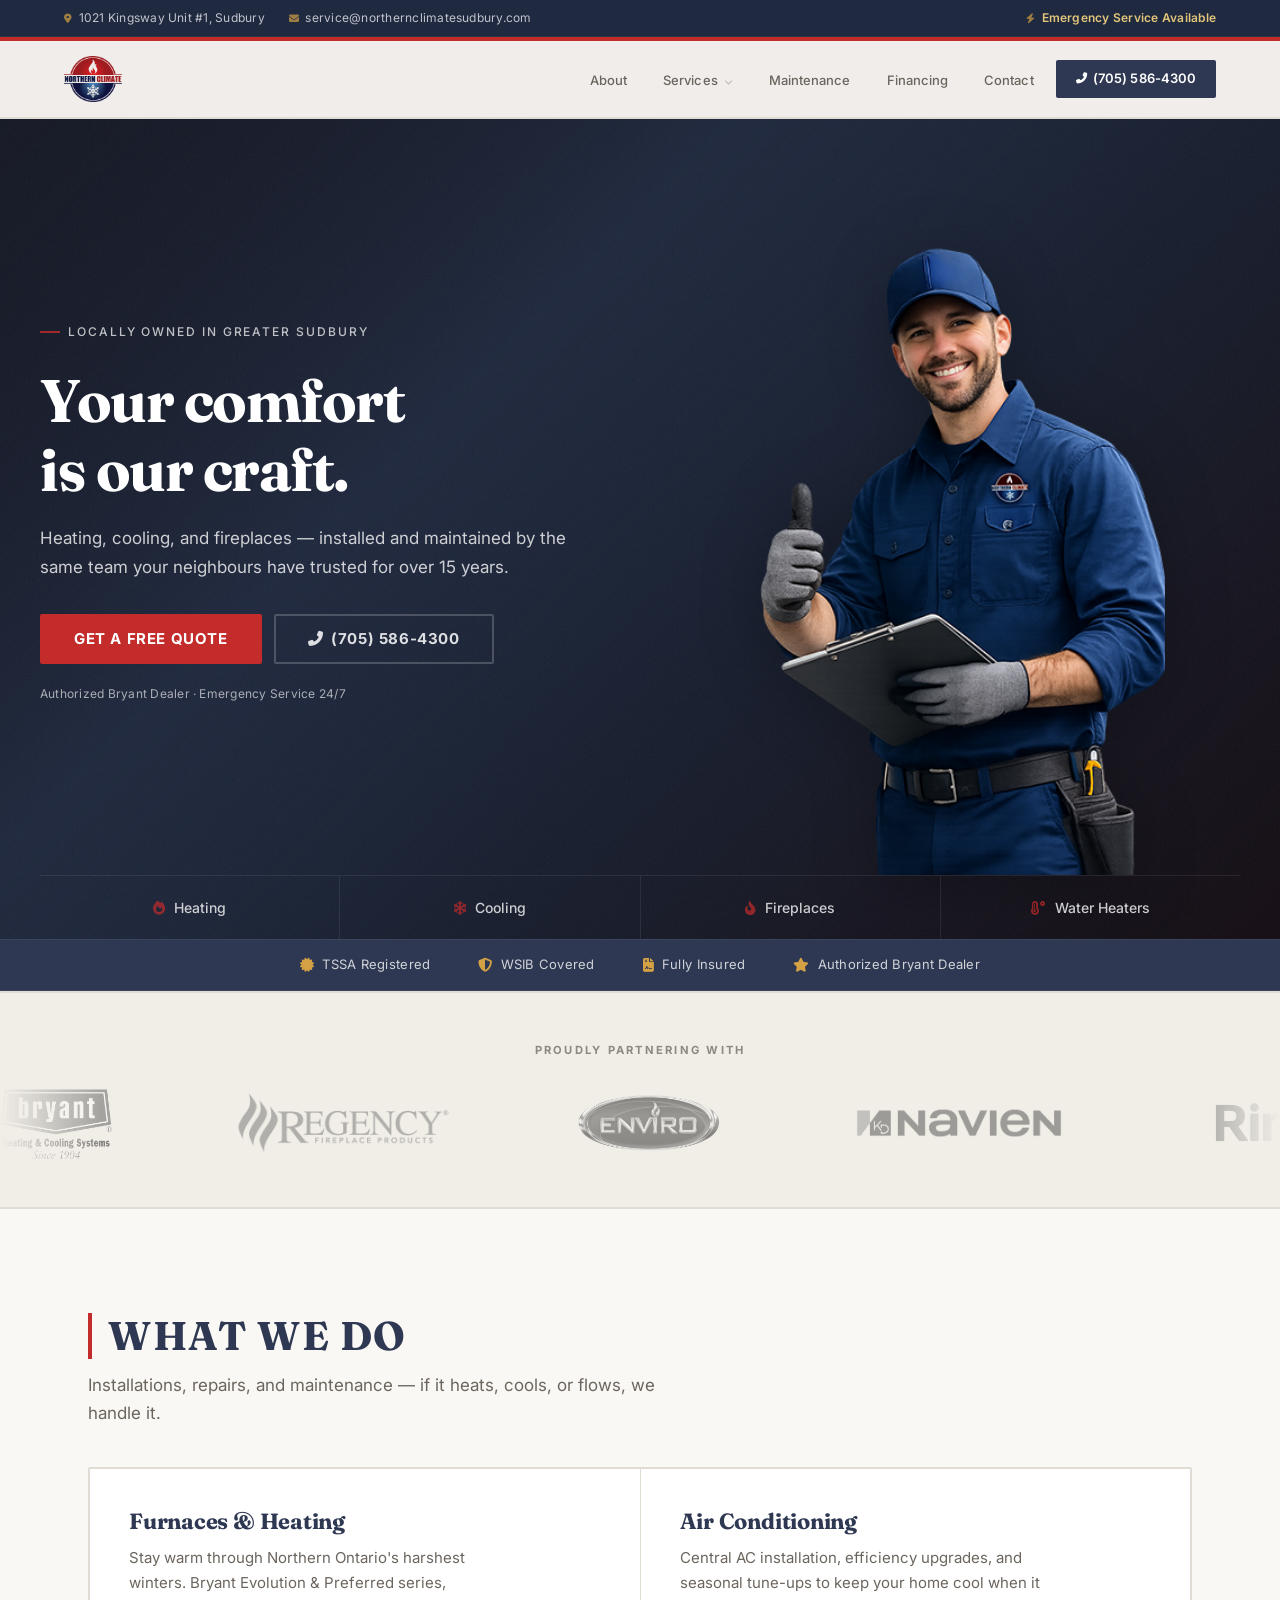
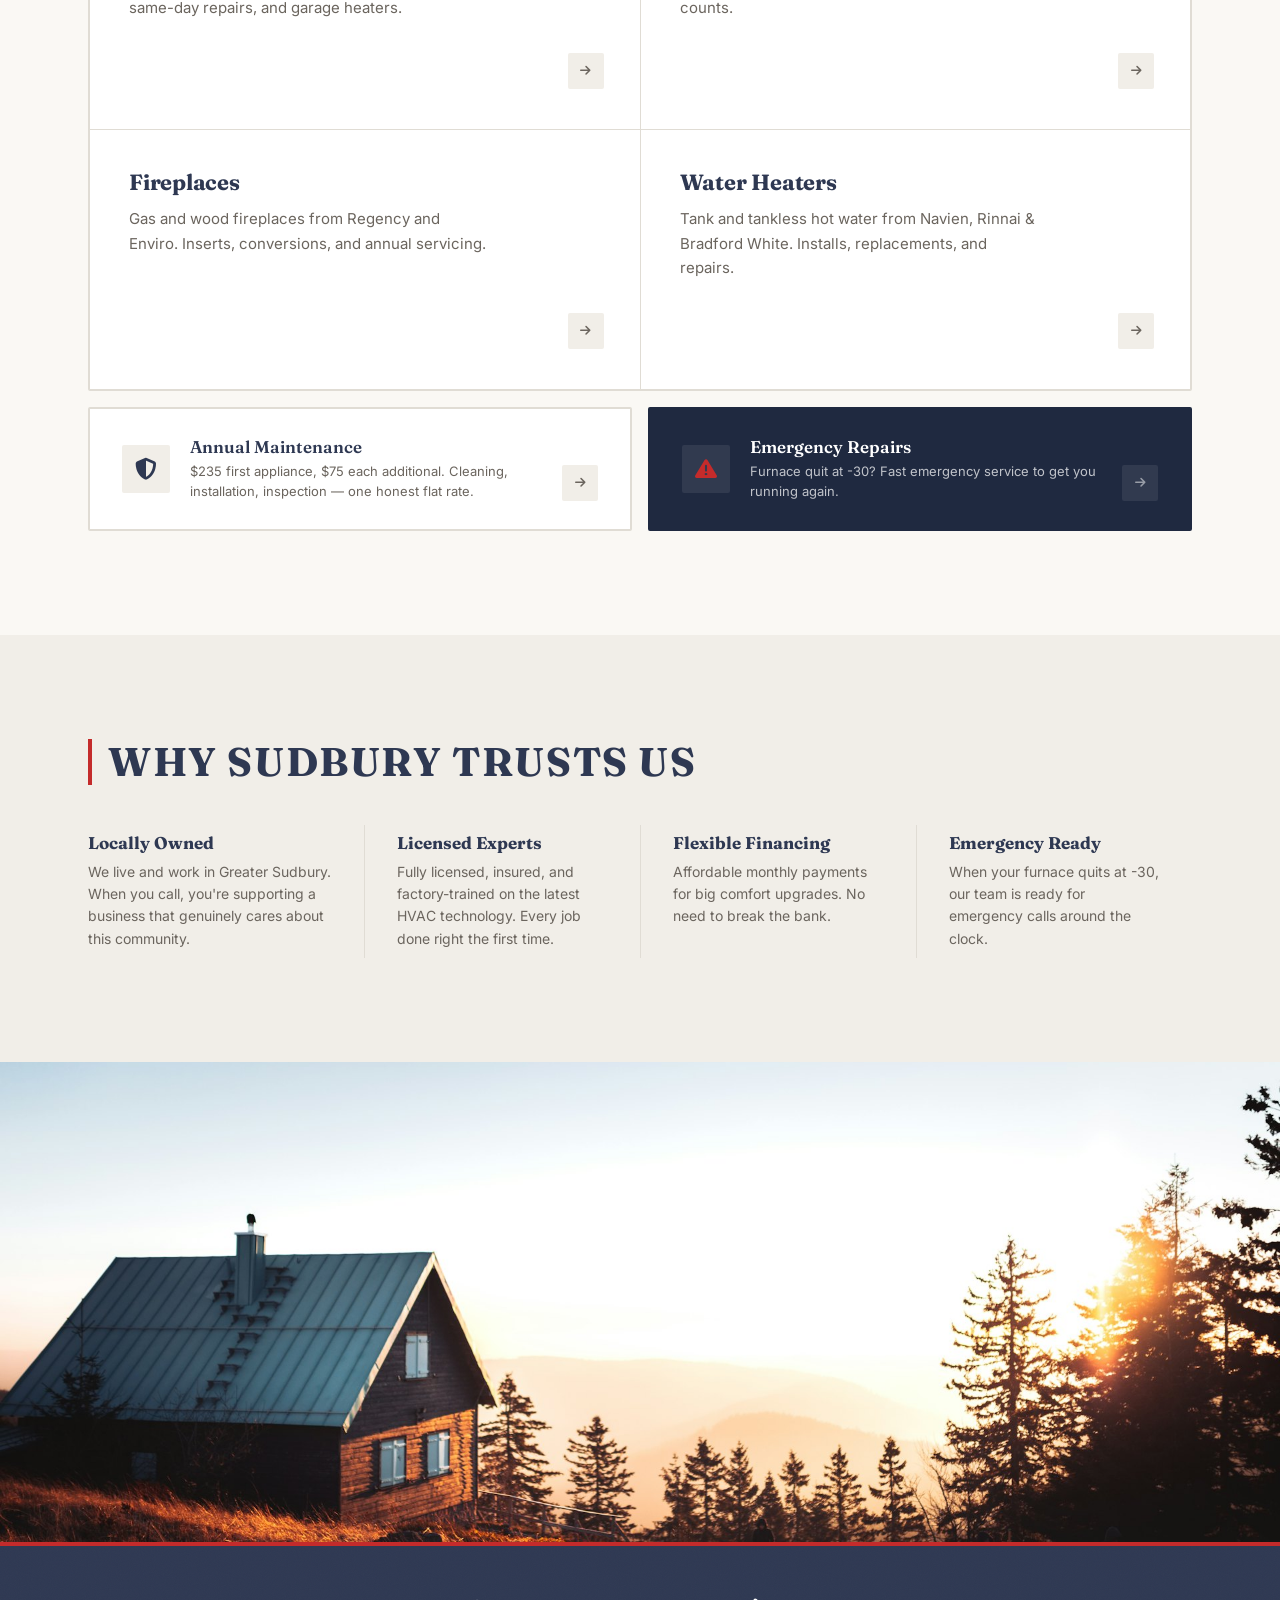
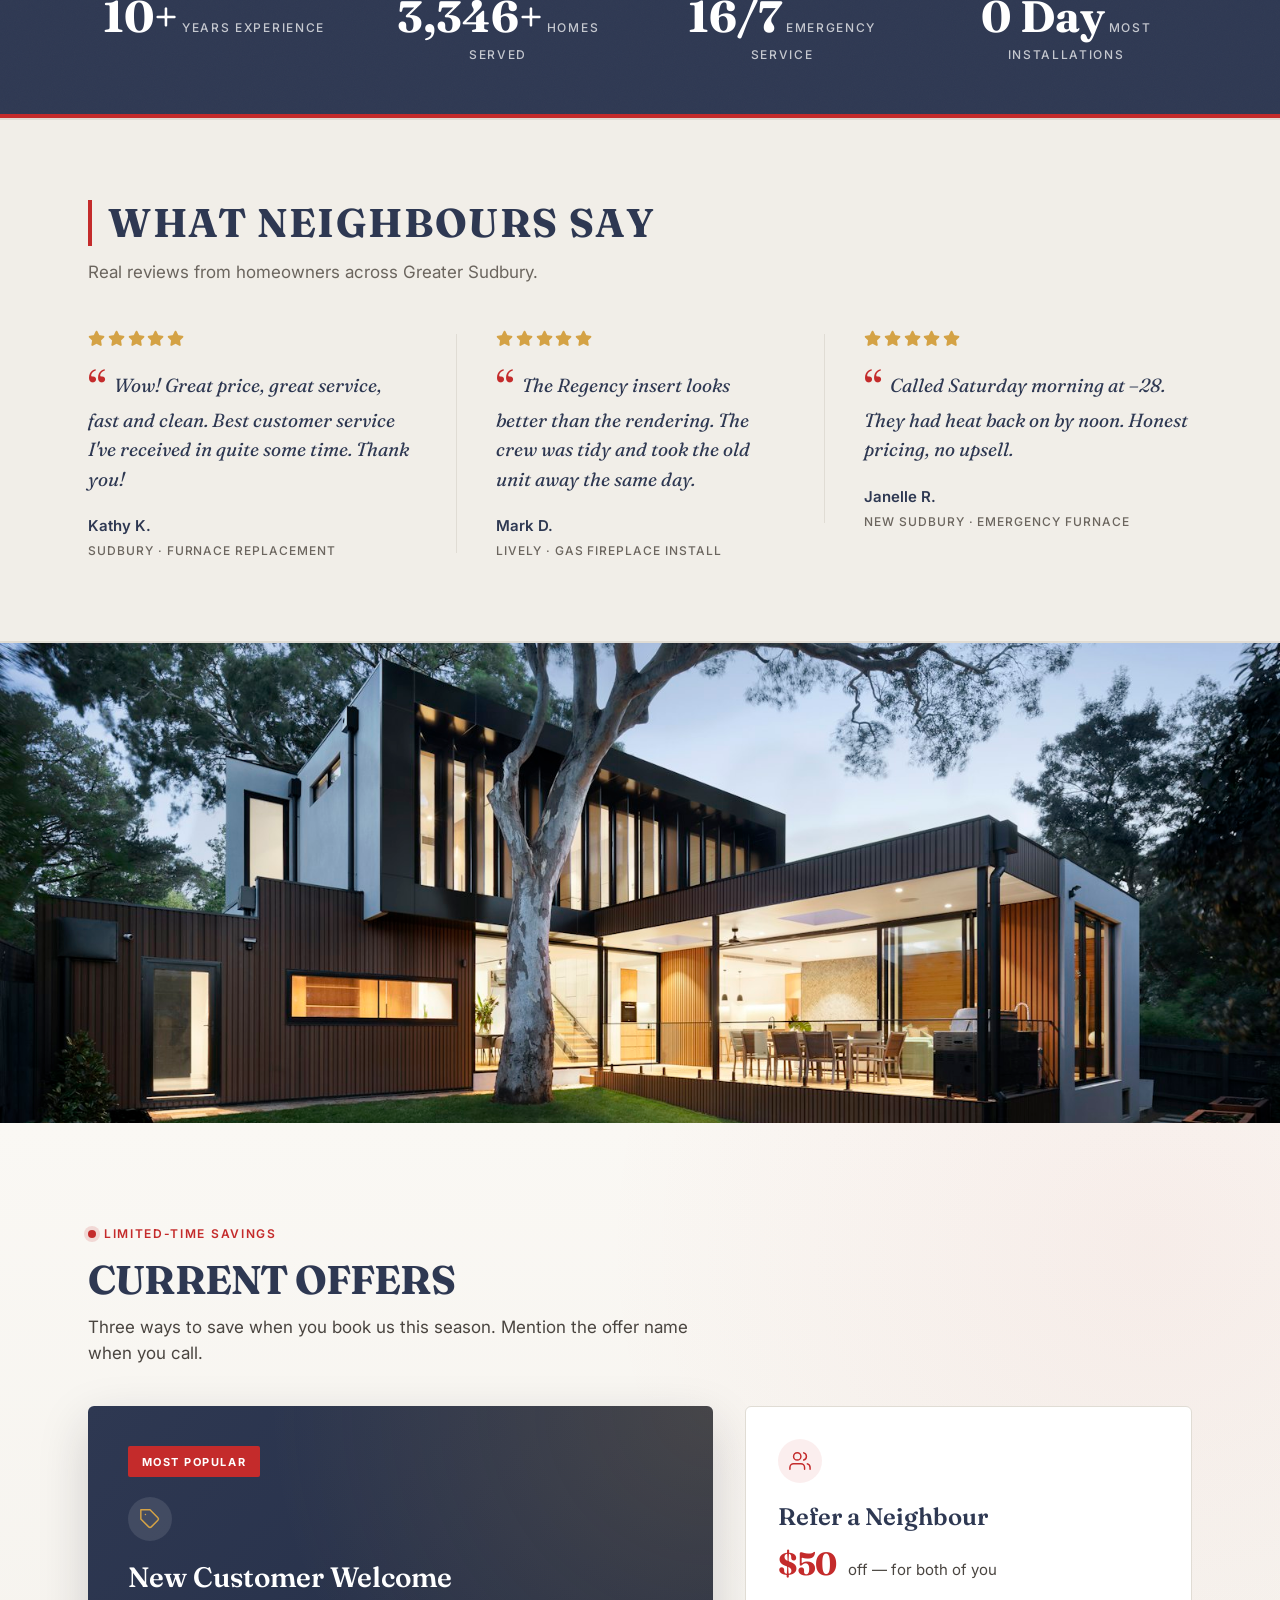
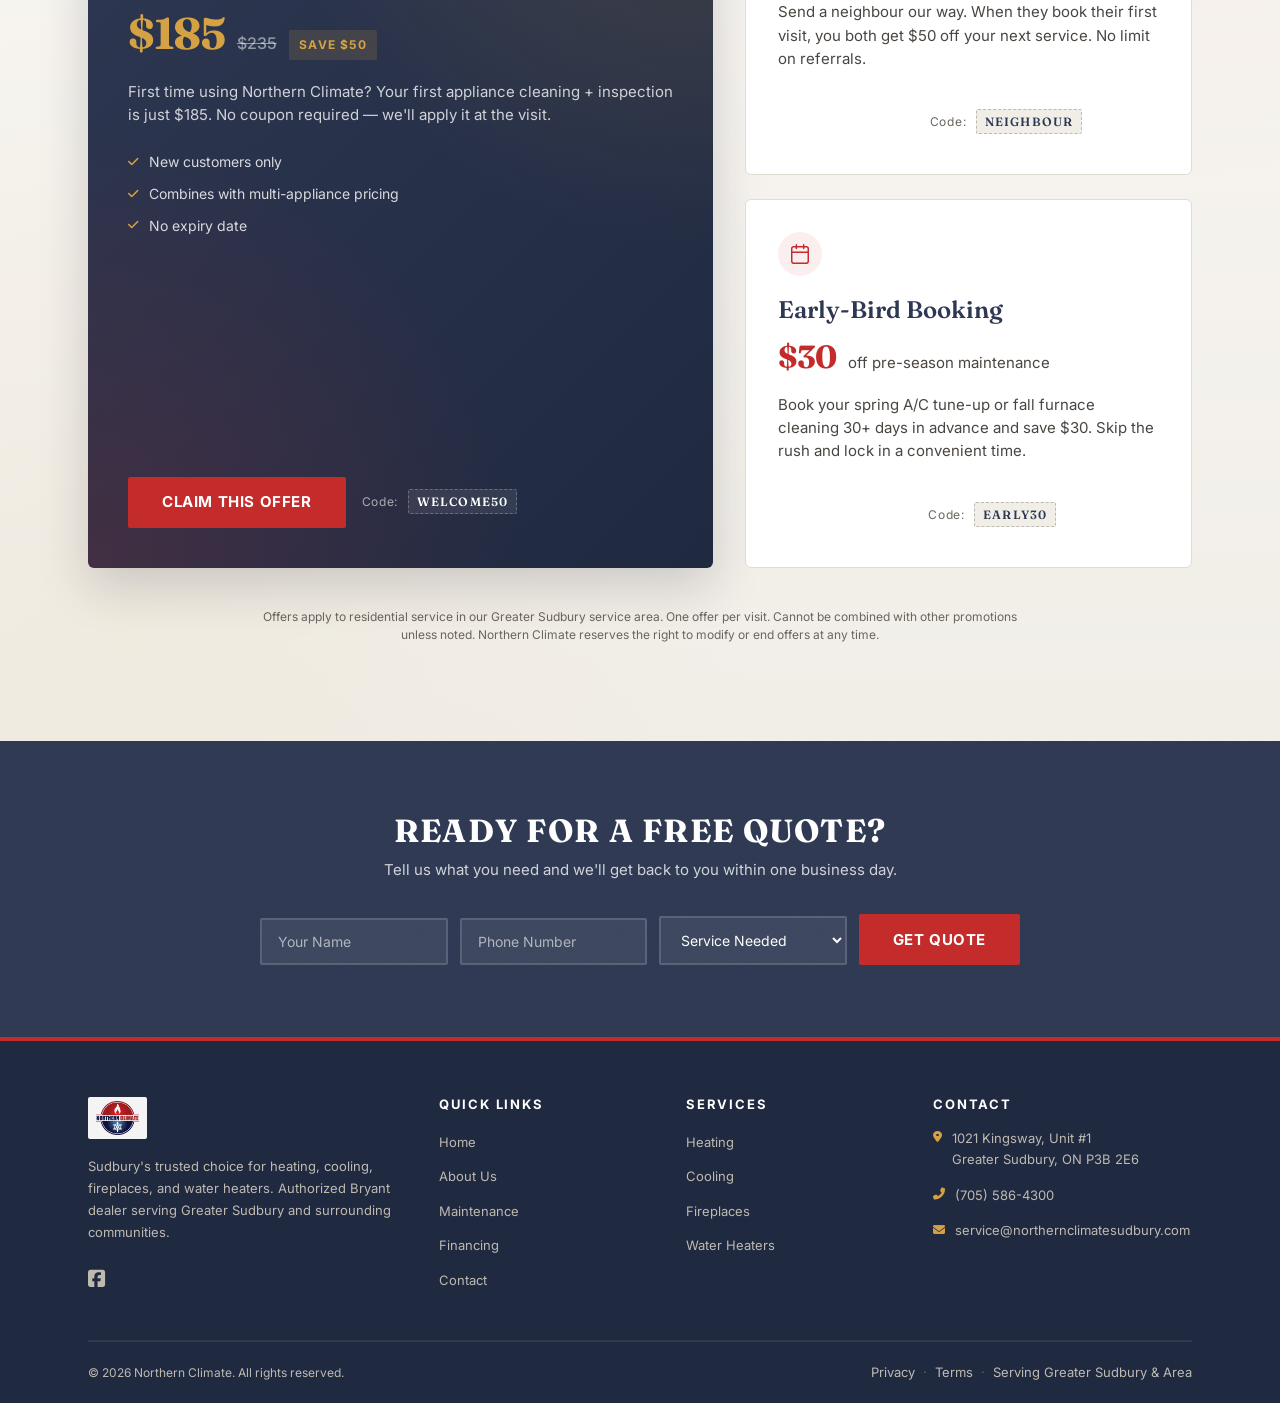
==== commit 128327ca: "Add Water Heaters service card and dedicated tank/tankless page - New services/water-heaters.html co" ====
--- a/index.html
+++ b/index.html
@@ -137,6 +137,7 @@
               <a href="services/heating.html"><i class="fas fa-fire-alt"></i> Heating</a>
               <a href="services/cooling.html"><i class="fas fa-snowflake"></i> Cooling</a>
               <a href="services/fireplaces.html"><i class="fas fa-burn"></i> Fireplaces</a>
+              <a href="services/water-heaters.html"><i class="fas fa-temperature-high"></i> Water Heaters</a>
               <!-- <a href="services/plumbing.html"><i class="fas fa-wrench"></i> Plumbing &amp; Water Heaters</a> -->
             </div>
           </li>
@@ -156,6 +157,7 @@
           <a href="services/heating.html">Heating</a>
           <a href="services/cooling.html">Cooling</a>
           <a href="services/fireplaces.html">Fireplaces</a>
+          <a href="services/water-heaters.html">Water Heaters</a>
           <!-- <a href="services/plumbing.html">Plumbing &amp; Water Heaters</a> -->
         </div>
         <a href="protection-plans.html">Maintenance</a>
@@ -197,6 +199,10 @@
           <a href="services/fireplaces.html" class="hero-service-link">
             <i class="fas fa-fire-flame-curved"></i>
             <span>Fireplaces</span>
+          </a>
+          <a href="services/water-heaters.html" class="hero-service-link">
+            <i class="fas fa-temperature-high"></i>
+            <span>Water Heaters</span>
           </a>
           <!--
 
@@ -269,6 +275,11 @@
           <a href="services/fireplaces.html" class="service-tile fade-in">
             <h3>Fireplaces</h3>
             <p>Gas and wood fireplaces from Regency and Enviro. Inserts, conversions, and annual servicing.</p>
+            <span class="service-tile-arrow"><i class="fas fa-arrow-right"></i></span>
+          </a>
+          <a href="services/water-heaters.html" class="service-tile fade-in">
+            <h3>Water Heaters</h3>
+            <p>Tank and tankless hot water from Navien, Rinnai &amp; Bradford White. Installs, replacements, and repairs.</p>
             <span class="service-tile-arrow"><i class="fas fa-arrow-right"></i></span>
           </a>
           <!--
@@ -503,6 +514,7 @@
             <option value="heating">Heating</option>
             <option value="cooling">Air Conditioning</option>
             <option value="fireplaces">Fireplaces</option>
+            <option value="water-heaters">Water Heaters</option>
             <!-- <option value="plumbing">Plumbing / Water Heaters</option> -->
             <option value="maintenance">Maintenance Plan</option>
             <option value="other">Other</option>
@@ -542,6 +554,7 @@
             <li><a href="services/heating.html">Heating</a></li>
             <li><a href="services/cooling.html">Cooling</a></li>
             <li><a href="services/fireplaces.html">Fireplaces</a></li>
+            <li><a href="services/water-heaters.html">Water Heaters</a></li>
             <!-- <li><a href="services/plumbing.html">Plumbing &amp; Water Heaters</a></li> -->
           </ul>
         </div>
--- a/css/styles.css
+++ b/css/styles.css
@@ -4148,3 +4148,20 @@
 .footer-legal a:hover { color: #fff; }
 .footer-legal .sep { color: var(--warm-400); }
 /* End contrast pass */
+
+/* ============================================================================
+   DESKTOP NAV WIDTH — let the header span the full viewport so the logo sits
+   near the left edge and the menu near the right edge, instead of clustering
+   in the centered 1200px container. Page content stays contained.
+   ============================================================================ */
+@media (min-width: 1024px) {
+  .nav-wrap .container,
+  .top-bar .container {
+    max-width: none;
+    padding-left: clamp(1.5rem, 5vw, 5rem);
+    padding-right: clamp(1.5rem, 5vw, 5rem);
+  }
+  /* a little more breathing room between menu items */
+  .nav-links { gap: 0.5rem; }
+}
+/* End desktop nav width */
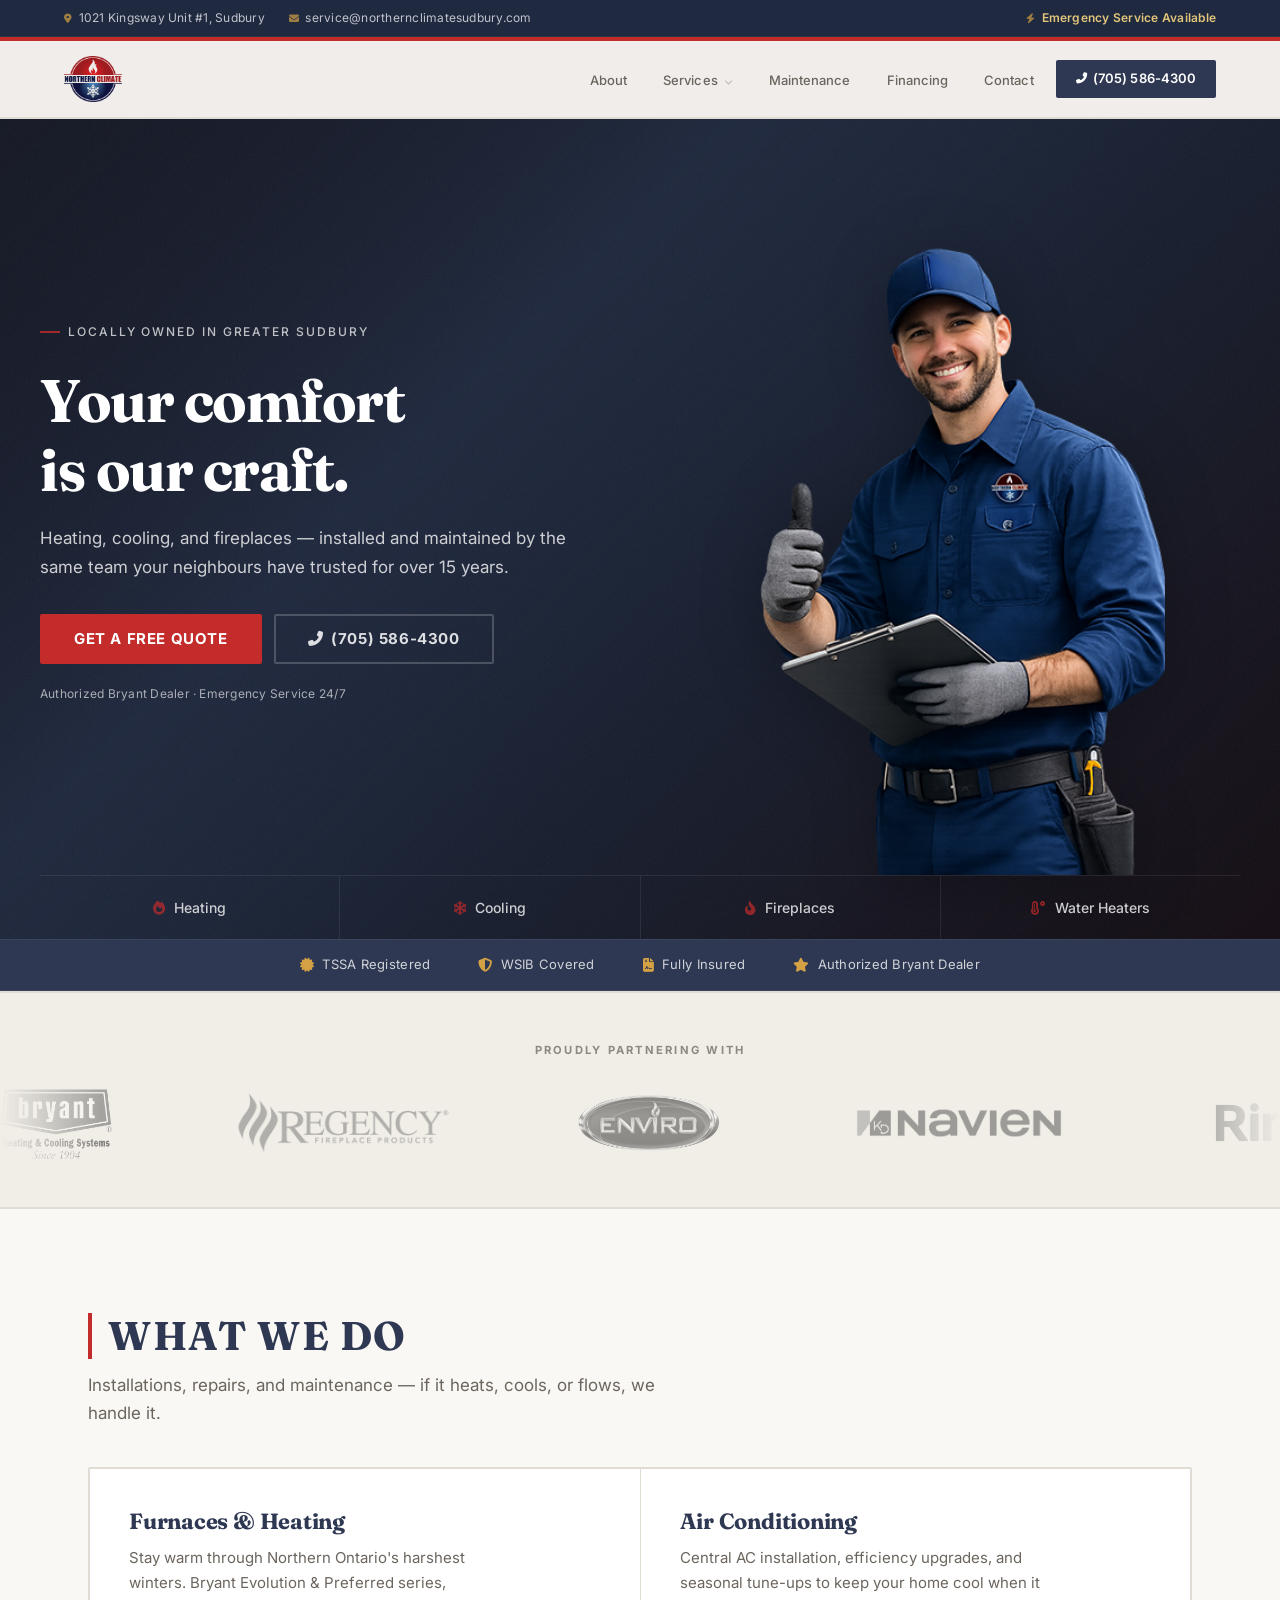
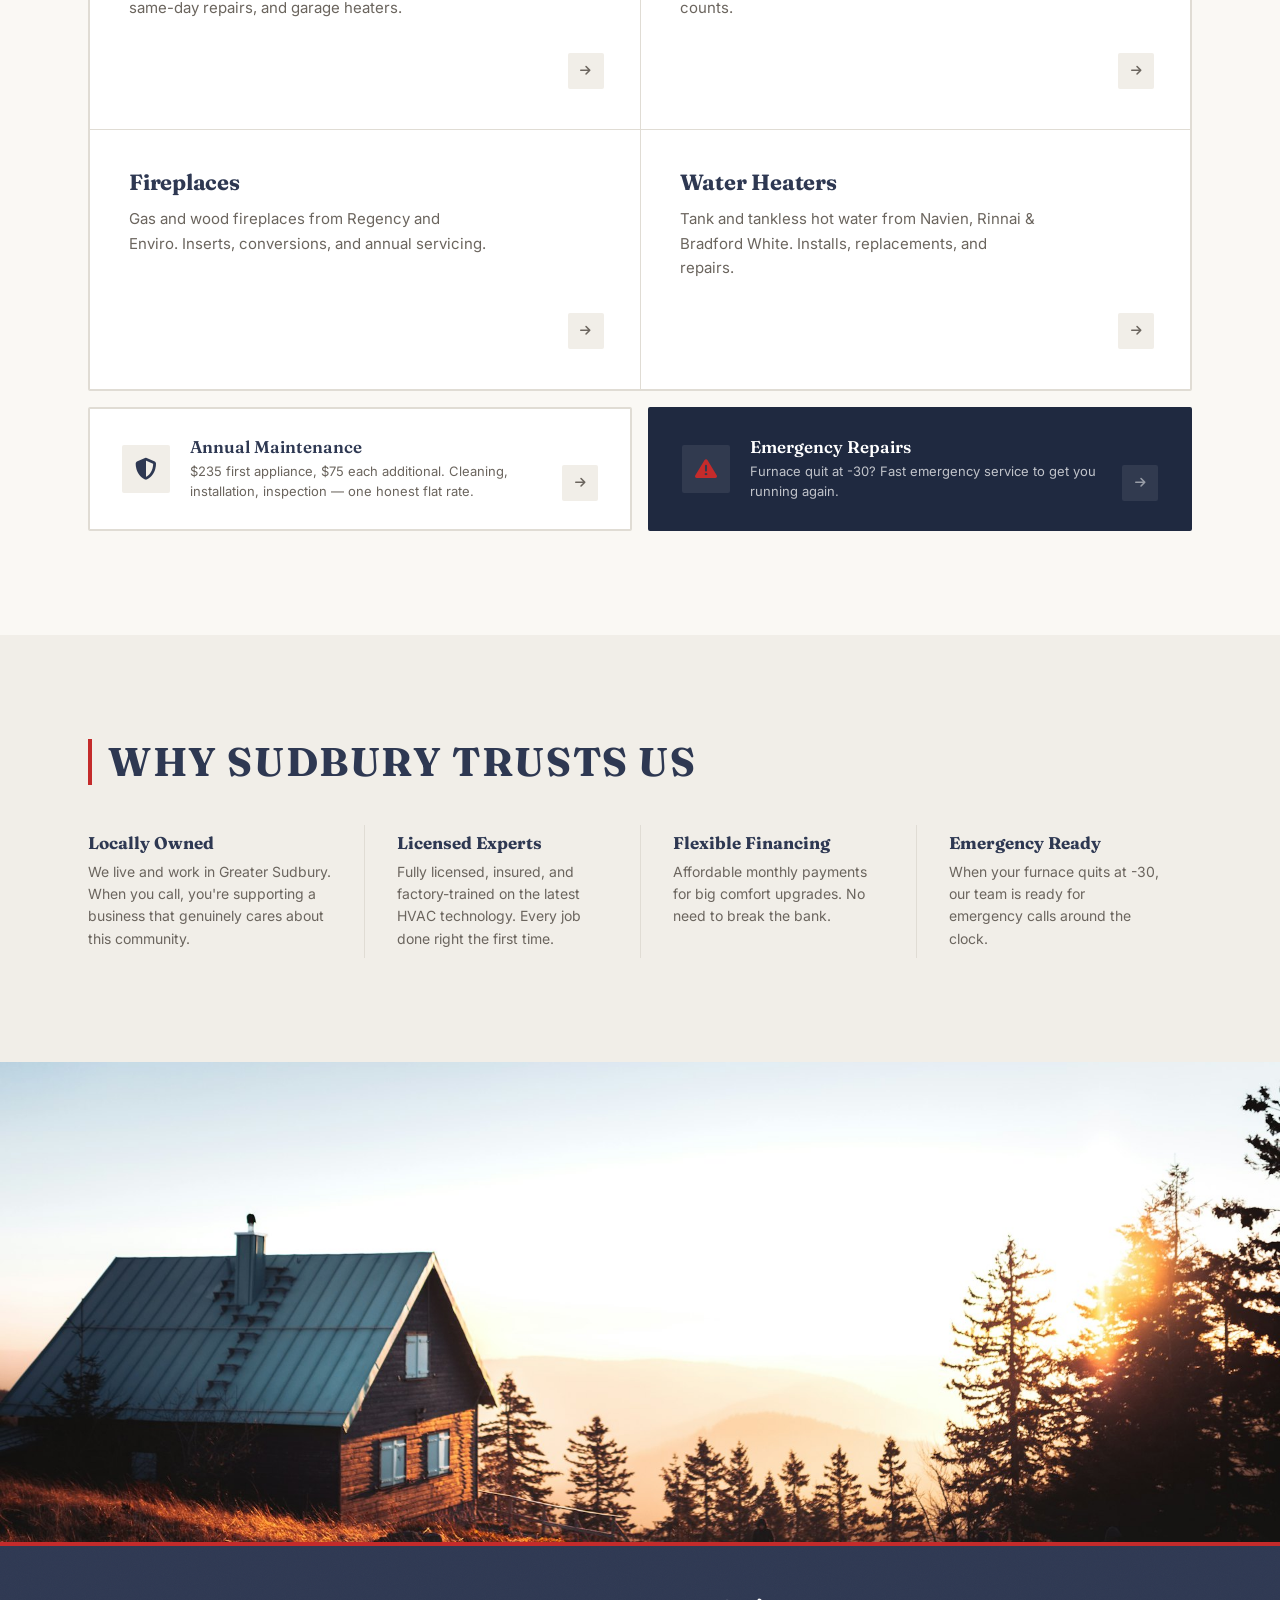
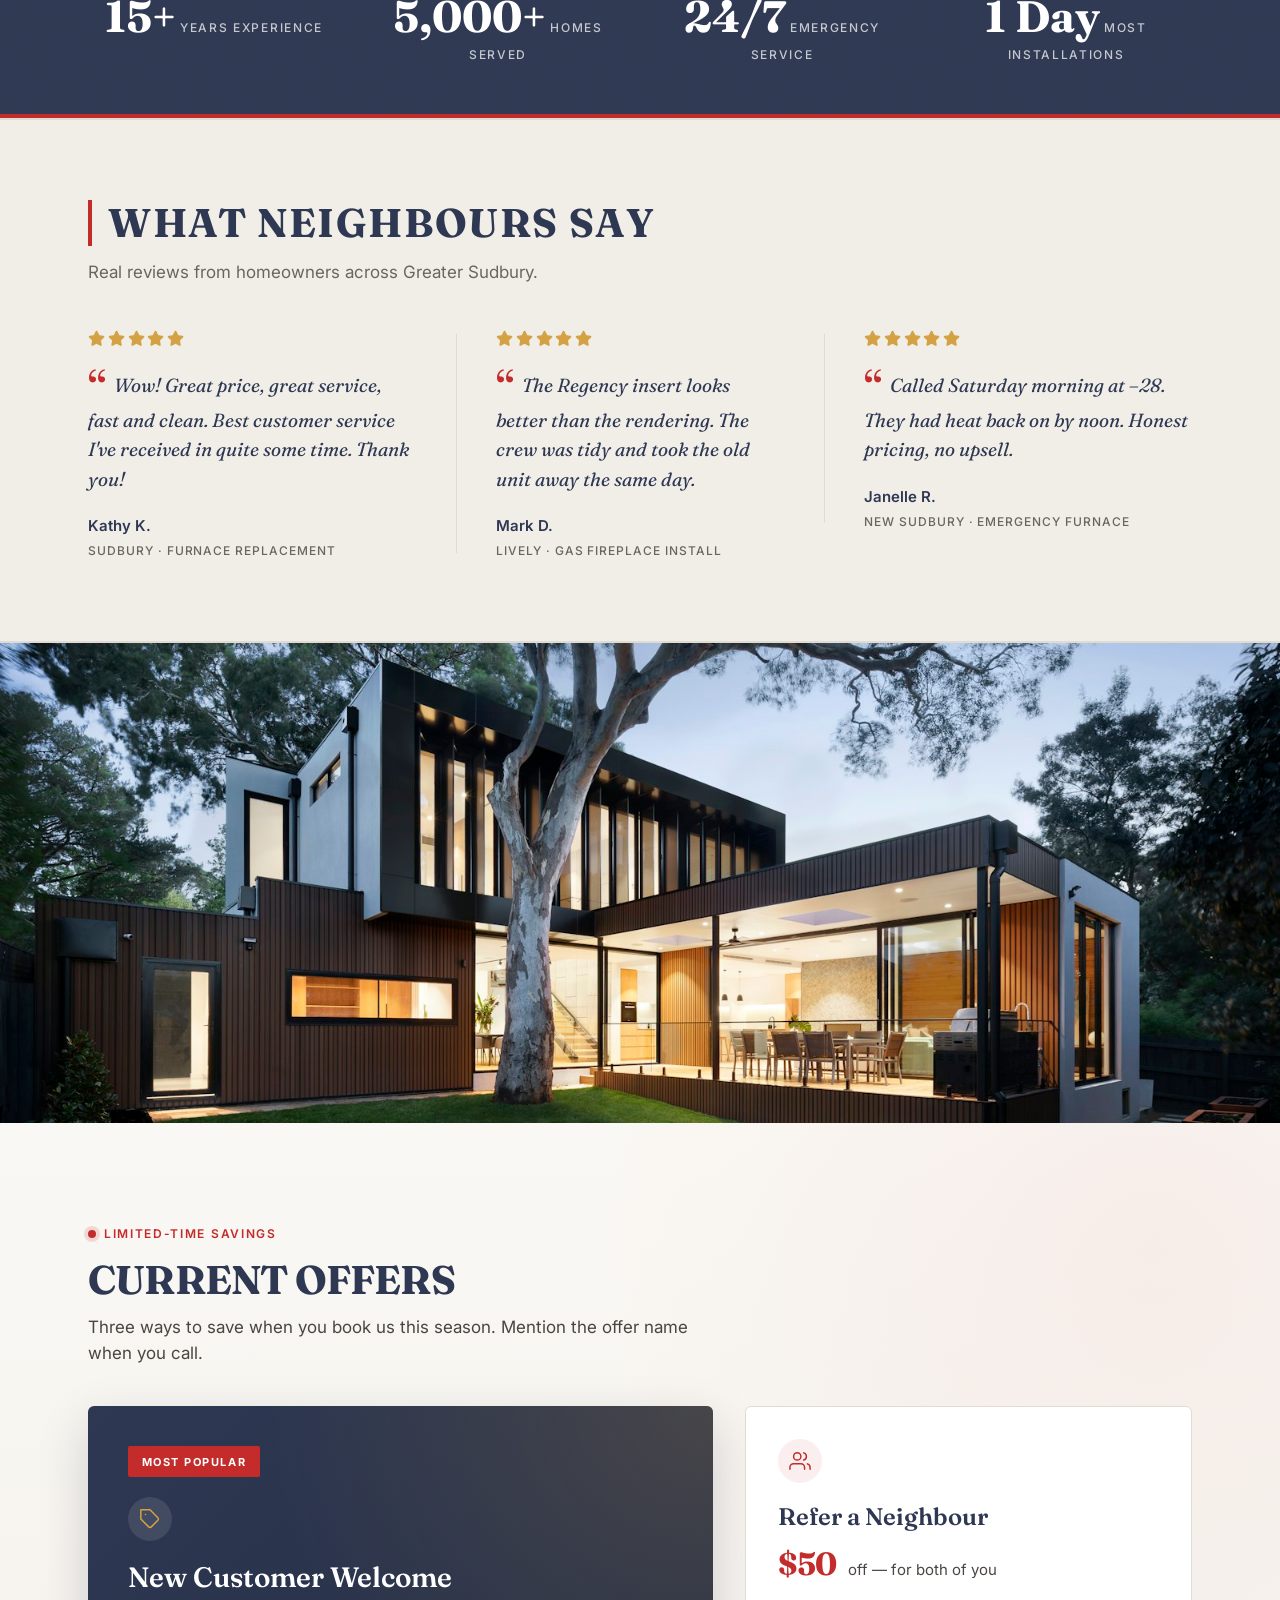
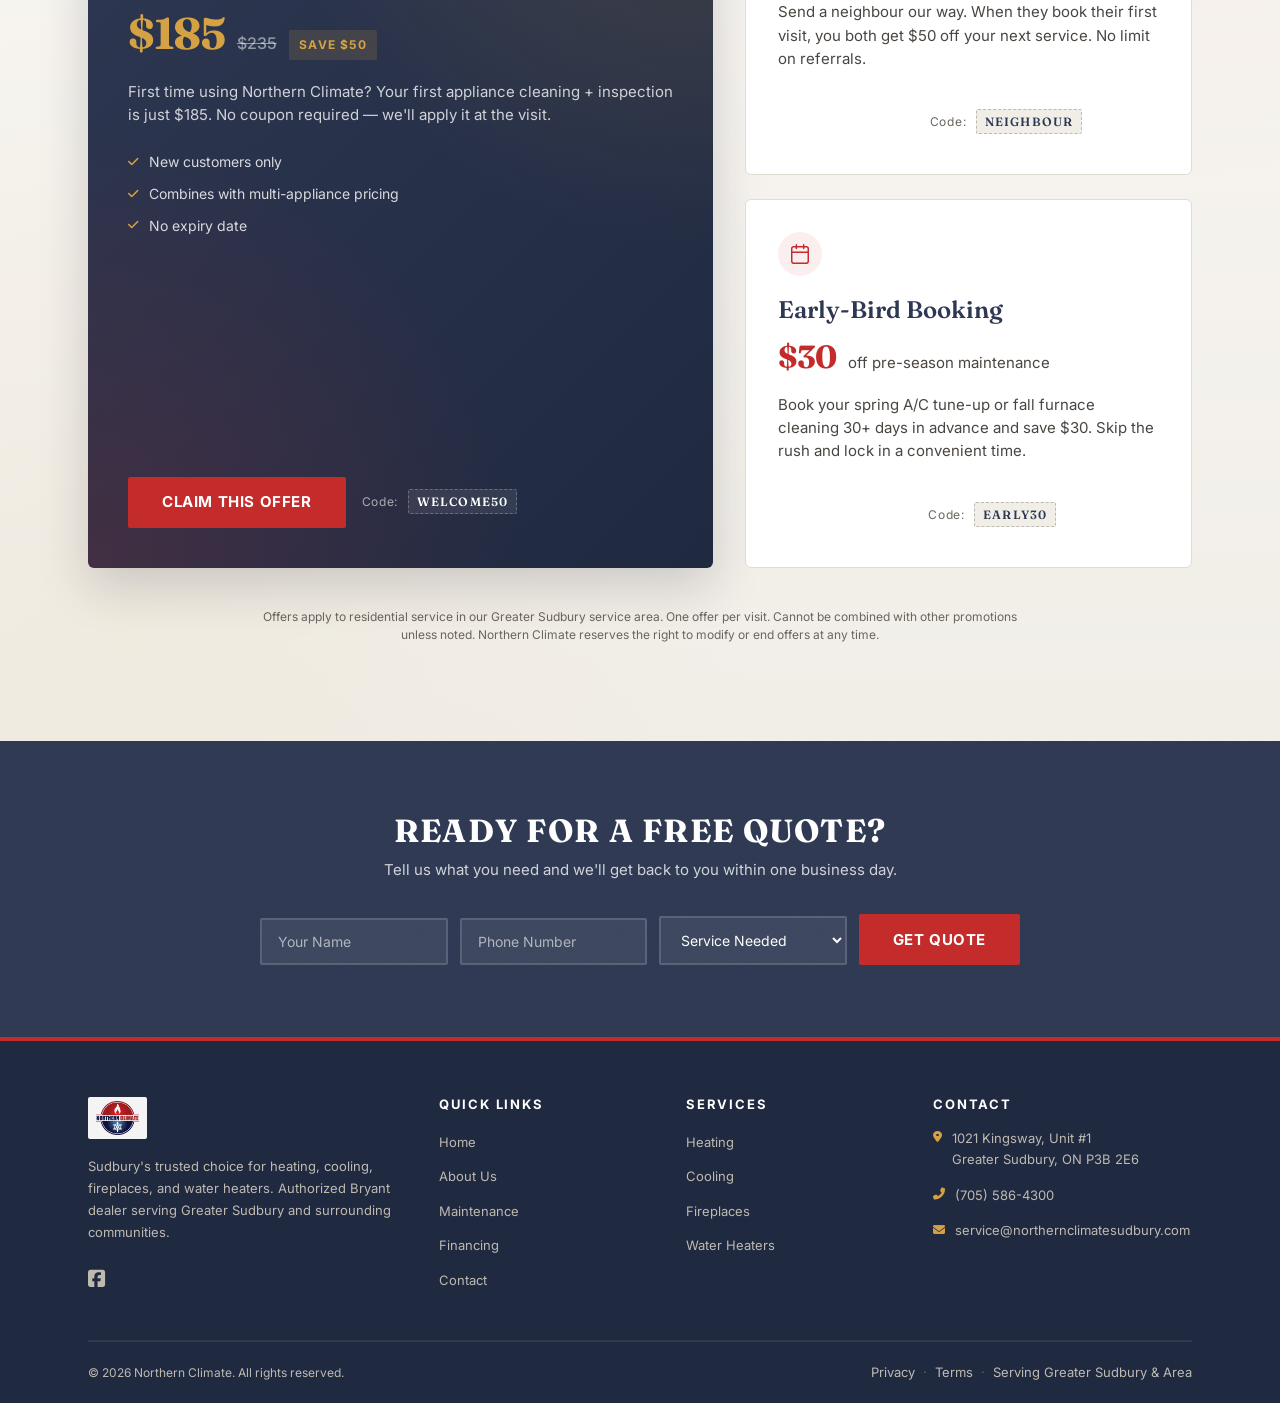
==== commit 3e7a1ce3: "Strip source comments and dead commented-out code Remove the verbose section-banner comments, iterat" ====
--- a/index.html
+++ b/index.html
@@ -8,13 +8,11 @@
   <meta name="description" content="Northern Climate offers expert furnace, air conditioning, and fireplace services in Greater Sudbury, ON. Authorized Bryant dealer. Call (705) 586-4300.">
   <link rel="canonical" href="https://northernclimatesudbury.com/">
 
-  <!-- Favicons -->
   <link rel="icon" type="image/svg+xml" href="favicon.svg">
   <link rel="apple-touch-icon" href="apple-touch-icon.svg">
   <link rel="mask-icon" href="favicon-mask.svg" color="#C42B2B">
   <link rel="manifest" href="site.webmanifest">
 
-  <!-- Open Graph -->
   <meta property="og:title" content="Northern Climate | Heating, Cooling &amp; Fireplaces in Sudbury, ON">
   <meta property="og:description" content="Expert furnace, air conditioning, and fireplace service in Greater Sudbury. Authorized Bryant dealer.">
   <meta property="og:type" content="website">
@@ -24,22 +22,18 @@
   <meta property="og:image" content="https://northernclimatesudbury.com/thumbs-up.png">
   <meta property="og:image:alt" content="Northern Climate — heating, cooling, and fireplaces in Greater Sudbury">
 
-  <!-- Twitter Card -->
   <meta name="twitter:card" content="summary_large_image">
   <meta name="twitter:title" content="Northern Climate | Heating, Cooling &amp; Fireplaces in Sudbury, ON">
   <meta name="twitter:description" content="Expert HVAC services in Greater Sudbury. Authorized Bryant dealer.">
   <meta name="twitter:image" content="https://northernclimatesudbury.com/thumbs-up.png">
 
-  <!-- Performance hints -->
   <link rel="preconnect" href="https://fonts.googleapis.com">
   <link rel="preconnect" href="https://fonts.gstatic.com" crossorigin>
   <link rel="dns-prefetch" href="https://cdnjs.cloudflare.com">
 
-  <!-- Fonts -->
   <link href="https://fonts.googleapis.com/css2?family=Fraunces:opsz,wght@9..144,400;9..144,600;9..144,700&family=Inter:wght@400;500;600;700&display=swap" rel="stylesheet">
   <link rel="stylesheet" href="https://cdnjs.cloudflare.com/ajax/libs/font-awesome/6.4.0/css/all.min.css">
 
-  <!-- Site styles + JS -->
   <link rel="stylesheet" href="css/styles.css">
   <script src="js/main.js" defer></script>
   <script type="application/ld+json">
@@ -114,7 +108,7 @@
   <a class="skip-link" href="#main">Skip to main content</a>
 
   <header>
-    <!-- Top Info Bar -->
+
     <div class="top-bar" id="topBar">
       <div class="container top-bar-inner">
         <div class="top-bar-left">
@@ -125,7 +119,6 @@
       </div>
     </div>
 
-    <!-- Navigation -->
     <nav class="nav-wrap">
       <div class="container nav-inner">
         <a href="index.html" class="nav-logo"><img src="Northern Climate logo (1).png" alt="Northern Climate"></a>
@@ -138,7 +131,7 @@
               <a href="services/cooling.html"><i class="fas fa-snowflake"></i> Cooling</a>
               <a href="services/fireplaces.html"><i class="fas fa-burn"></i> Fireplaces</a>
               <a href="services/water-heaters.html"><i class="fas fa-temperature-high"></i> Water Heaters</a>
-              <!-- <a href="services/plumbing.html"><i class="fas fa-wrench"></i> Plumbing &amp; Water Heaters</a> -->
+
             </div>
           </li>
           <li><a href="protection-plans.html">Maintenance</a></li>
@@ -158,7 +151,7 @@
           <a href="services/cooling.html">Cooling</a>
           <a href="services/fireplaces.html">Fireplaces</a>
           <a href="services/water-heaters.html">Water Heaters</a>
-          <!-- <a href="services/plumbing.html">Plumbing &amp; Water Heaters</a> -->
+
         </div>
         <a href="protection-plans.html">Maintenance</a>
         <a href="financing.html">Financing</a>
@@ -170,7 +163,6 @@
 
   <main id="main">
 
-    <!-- ====== HERO ====== -->
     <section class="hero has-grain industrial-grid">
       <div class="hero-bg-pattern"></div>
       <div class="container hero-content">
@@ -204,19 +196,11 @@
             <i class="fas fa-temperature-high"></i>
             <span>Water Heaters</span>
           </a>
-          <!--
-
-          <a href="services/plumbing.html" class="hero-service-link">
-            <i class="fas fa-faucet"></i>
-            <span>Plumbing</span>
-          </a>
-
-          -->
-        </div>
-      </div>
-    </section>
-
-    <!-- ====== TRUST BADGES ====== -->
+
+        </div>
+      </div>
+    </section>
+
     <section class="trust-row" aria-label="Credentials">
       <div class="container trust-row-inner">
         <span class="trust-item"><i class="fas fa-certificate" aria-hidden="true"></i> TSSA Registered</span>
@@ -229,7 +213,6 @@
       </div>
     </section>
 
-    <!-- ====== PARTNERS MARQUEE ====== -->
     <section class="marquee-section">
       <div class="marquee-label">Proudly Partnering With</div>
       <div class="marquee">
@@ -241,7 +224,7 @@
           <img src="brand_logos/rinnai.png" alt="Rinnai" loading="lazy" decoding="async">
           <img src="brand_logos/bradford white.png" alt="Bradford White" loading="lazy" decoding="async">
           <img src="brand_logos/continental.png" alt="Continental" loading="lazy" decoding="async">
-          <!-- duplicate set for seamless loop -->
+
           <img src="brand_logos/bryant.png" alt="" aria-hidden="true" loading="lazy" decoding="async">
           <img src="brand_logos/regency.png" alt="" aria-hidden="true" loading="lazy" decoding="async">
           <img src="brand_logos/enviro.png" alt="" aria-hidden="true" loading="lazy" decoding="async">
@@ -253,7 +236,6 @@
       </div>
     </section>
 
-    <!-- ====== SERVICES ====== -->
     <section id="services" class="section-padding">
       <div class="container">
         <div class="section-heading section-heading--left">
@@ -282,15 +264,7 @@
             <p>Tank and tankless hot water from Navien, Rinnai &amp; Bradford White. Installs, replacements, and repairs.</p>
             <span class="service-tile-arrow"><i class="fas fa-arrow-right"></i></span>
           </a>
-          <!--
-
-          <a href="services/plumbing.html" class="service-tile fade-in">
-            <h3>Plumbing &amp; Water Heaters</h3>
-            <p>Tank replacements, tankless conversions, cottage plumbing, and underground gas line work.</p>
-            <span class="service-tile-arrow"><i class="fas fa-arrow-right"></i></span>
-          </a>
-
-          -->
+
         </div>
 
         <div class="services-bottom-row stagger-children">
@@ -314,7 +288,6 @@
       </div>
     </section>
 
-    <!-- ====== WHY US ====== -->
     <section class="section-padding section-alt">
       <div class="container">
         <div class="section-heading section-heading--left">
@@ -341,12 +314,10 @@
       </div>
     </section>
 
-    <!-- ====== PHOTO BREAK ====== -->
     <div class="photo-break">
       <img src="images/cozy-home-winter.jpg" alt="A cozy cabin in Northern Ontario at golden hour" loading="lazy">
     </div>
 
-    <!-- ====== STATS ====== -->
     <section class="stats-bar has-grain">
       <div class="container">
         <div class="stat-item">
@@ -368,7 +339,6 @@
       </div>
     </section>
 
-    <!-- ====== TESTIMONIALS ====== -->
     <section class="testimonial-section">
       <div class="container">
         <div class="section-heading section-heading--left u-mb-lg">
@@ -401,12 +371,10 @@
       </div>
     </section>
 
-    <!-- ====== PHOTO BREAK ====== -->
     <div class="photo-break">
       <img src="images/home-interior.jpg" alt="Beautiful home interior with modern comfort systems" loading="lazy">
     </div>
 
-    <!-- ====== CURRENT OFFERS ====== -->
     <section class="promos-section" aria-labelledby="promos-heading">
       <div class="container">
         <div class="promos-header fade-in">
@@ -416,7 +384,7 @@
         </div>
 
         <div class="promos-grid">
-          <!-- FEATURED PROMO -->
+
           <article class="promo-card promo-card--featured fade-in">
             <div class="promo-card-bg" aria-hidden="true"></div>
             <div class="promo-card-inner">
@@ -446,7 +414,6 @@
             </div>
           </article>
 
-          <!-- STANDARD PROMOS -->
           <div class="promos-stack">
             <article class="promo-card fade-in">
               <div class="promo-card-inner">
@@ -500,7 +467,6 @@
       </div>
     </section>
 
-    <!-- ====== LEAD FORM ====== -->
     <section class="lead-band has-grain">
       <div class="container">
         <h2>Ready for a Free Quote?</h2>
@@ -515,7 +481,7 @@
             <option value="cooling">Air Conditioning</option>
             <option value="fireplaces">Fireplaces</option>
             <option value="water-heaters">Water Heaters</option>
-            <!-- <option value="plumbing">Plumbing / Water Heaters</option> -->
+
             <option value="maintenance">Maintenance Plan</option>
             <option value="other">Other</option>
           </select>
@@ -527,7 +493,6 @@
 
   </main>
 
-  <!-- ====== FOOTER ====== -->
   <footer class="site-footer">
     <div class="container">
       <div class="footer-grid">
@@ -555,7 +520,7 @@
             <li><a href="services/cooling.html">Cooling</a></li>
             <li><a href="services/fireplaces.html">Fireplaces</a></li>
             <li><a href="services/water-heaters.html">Water Heaters</a></li>
-            <!-- <li><a href="services/plumbing.html">Plumbing &amp; Water Heaters</a></li> -->
+
           </ul>
         </div>
         <div class="footer-col">
--- a/css/styles.css
+++ b/css/styles.css
@@ -1,14 +1,8 @@
-/* ================================================
-   Northern Climate — "Industrial Modern" Design System
-   ================================================ */
-
-/* --- Palette (lighter v2 theme) --- */
 :root {
   --red: #C42B2B;
   --red-dark: #9A1C1C;
   --red-glow: rgba(196, 43, 43, 0.12);
 
-  /* Softer, lighter navy family — still on-brand, much more airy */
   --navy: #2E3852;
   --navy-deep: #1F2940;
   --navy-light: #4A5777;
@@ -16,7 +10,6 @@
   --gold: #D4A245;
   --gold-light: #E2C67A;
 
-  /* Brighter neutrals */
   --cream: #FAF8F4;
   --warm-100: #F1EEE8;
   --warm-200: #E0DCD4;
@@ -32,7 +25,6 @@
   --ease-back: cubic-bezier(0.22, 0.61, 0.36, 1);
 }
 
-/* --- Reset --- */
 *, *::before, *::after { box-sizing: border-box; margin: 0; padding: 0; }
 
 html {
@@ -65,13 +57,11 @@
 a { color: inherit; text-decoration: none; }
 ul { list-style: none; }
 
-/* --- Scrollbar --- */
 ::-webkit-scrollbar { width: 6px; }
 ::-webkit-scrollbar-track { background: var(--cream); }
 ::-webkit-scrollbar-thumb { background: var(--warm-300); border-radius: 1px; }
 ::-webkit-scrollbar-thumb:hover { background: var(--red); }
 
-/* --- Noise texture mixin (applied via pseudo-elements) --- */
 .has-grain::before {
   content: '';
   position: absolute;
@@ -83,9 +73,6 @@
   z-index: 0;
 }
 
-/* ============================================
-   LAYOUT
-   ============================================ */
 .container {
   width: 100%;
   max-width: 1200px;
@@ -100,9 +87,6 @@
 
 .section-alt { background: var(--warm-100); }
 
-/* ============================================
-   BUTTONS
-   ============================================ */
 .btn {
   display: inline-flex;
   align-items: center;
@@ -194,12 +178,6 @@
   transform: translateY(-1px);
 }
 
-/* ============================================
-   TOP BAR
-   ============================================ */
-/* ============================================
-   TOP BAR
-   ============================================ */
 .top-bar {
   background: var(--navy-deep);
   color: rgba(255,255,255,0.6);
@@ -233,9 +211,6 @@
 }
 .top-bar strong { color: var(--gold-light); font-weight: 600; }
 
-/* ============================================
-   NAVIGATION
-   ============================================ */
 .nav-wrap {
   position: sticky;
   top: 0;
@@ -310,7 +285,6 @@
   transform: scaleX(1);
 }
 
-/* Dropdown */
 .nav-dropdown { position: relative; }
 .nav-dropdown-toggle { cursor: pointer; }
 .nav-dropdown-toggle i {
@@ -358,7 +332,6 @@
   padding-left: 1rem;
 }
 
-/* Nav CTA */
 .nav-cta {
   display: inline-flex !important;
   align-items: center;
@@ -381,7 +354,6 @@
 .nav-cta::after { display: none !important; }
 .nav-cta i { font-size: 0.7rem; }
 
-/* Hamburger */
 .hamburger {
   display: flex;
   flex-direction: column;
@@ -412,7 +384,6 @@
 .hamburger.active span:nth-child(2) { opacity: 0; transform: scaleX(0); }
 .hamburger.active span:nth-child(3) { width: 100%; transform: rotate(-45deg) translate(5px, -5px); }
 
-/* Mobile Menu */
 .mobile-menu {
   display: block;
   background: #fff;
@@ -459,9 +430,6 @@
 }
 .mobile-services-toggle.open i { transform: rotate(180deg); }
 
-/* ============================================
-   HERO (home)
-   ============================================ */
 .hero {
   position: relative;
   overflow: hidden;
@@ -518,7 +486,6 @@
   padding-bottom: 3.5rem;
 }
 
-/* Hero image — right column */
 .hero-image {
   display: none;
 }
@@ -591,7 +558,6 @@
   animation: hero-fade-up 700ms var(--ease) 650ms forwards;
 }
 
-/* Credential line — under CTAs */
 .hero-credential {
   margin-top: 1.25rem;
   font-family: 'Inter', sans-serif;
@@ -603,7 +569,6 @@
   animation: hero-fade-up 600ms var(--ease) 800ms forwards;
 }
 
-/* Service links — full-width strip at bottom of hero */
 .hero-services-row {
   display: flex;
   width: 100%;
@@ -653,9 +618,6 @@
   to { opacity: 1; transform: translateY(0); }
 }
 
-/* ============================================
-   PAGE HERO (inner pages)
-   ============================================ */
 .page-hero {
   background: var(--navy);
   color: #fff;
@@ -667,7 +629,6 @@
 .page-hero.warm-tint { background: linear-gradient(135deg, var(--navy) 0%, #2a1a1a 100%); }
 .page-hero.cool-tint { background: linear-gradient(135deg, var(--navy) 0%, #1a2a3a 100%); }
 
-/* Industrial hard cut */
 .page-hero::after {
   content: '';
   position: absolute;
@@ -699,9 +660,6 @@
 .breadcrumb a:hover { color: #fff; }
 .breadcrumb .sep { margin: 0 0.125rem; font-size: 0.65rem; }
 
-/* ============================================
-   SECTION HEADINGS
-   ============================================ */
 .section-heading {
   text-align: center;
   margin-bottom: 3.5rem;
@@ -729,9 +687,6 @@
   margin: 0 auto;
 }
 
-/* ============================================
-   BRAND PARTNERS — Infinite Marquee
-   ============================================ */
 .marquee-section {
   background: var(--warm-100);
   border-top: 2px solid var(--warm-200);
@@ -755,7 +710,7 @@
   position: relative;
   width: 100%;
   overflow: hidden;
-  /* Fade edges */
+
   -webkit-mask-image: linear-gradient(90deg, transparent 0%, #000 8%, #000 92%, transparent 100%);
   mask-image: linear-gradient(90deg, transparent 0%, #000 8%, #000 92%, transparent 100%);
 }
@@ -803,7 +758,6 @@
   .marquee-track { animation: none; }
 }
 
-/* Legacy fallback for inner pages still using .partners */
 .partners {
   background: var(--warm-100);
   border-top: 2px solid var(--warm-200);
@@ -827,9 +781,6 @@
   color: var(--warm-400);
 }
 
-/* ============================================
-   SERVICE CARDS (home page)
-   ============================================ */
 .services-grid {
   display: grid;
   grid-template-columns: 1fr;
@@ -849,7 +800,7 @@
   transition: all 300ms var(--ease);
   cursor: pointer;
 }
-/* Thick left accent */
+
 .service-card::before {
   content: '';
   position: absolute;
@@ -917,7 +868,6 @@
 }
 .service-card:hover .card-link { gap: 0.625rem; }
 
-/* Emergency variant */
 .service-card.emergency-card,
 .service-card.emergency {
   background: var(--red);
@@ -940,9 +890,6 @@
 .service-card.emergency-card .card-link,
 .service-card.emergency .card-link { color: #fff; }
 
-/* ============================================
-   WHY CHOOSE US
-   ============================================ */
 .why-grid {
   display: grid;
   grid-template-columns: 1fr;
@@ -974,7 +921,7 @@
   border: 2px solid var(--warm-200);
   transition: all 300ms var(--ease);
 }
-/* If icon is direct child (not wrapped) */
+
 .why-card > i {
   width: 56px;
   height: 56px;
@@ -999,9 +946,6 @@
   line-height: 1.6;
 }
 
-/* ============================================
-   SERVICE TILES (home page redesign)
-   ============================================ */
 .services-grid-v2 {
   display: grid;
   grid-template-columns: 1fr;
@@ -1138,9 +1082,6 @@
   color: #fff;
 }
 
-/* ============================================
-   WHY STRIP (home page redesign)
-   ============================================ */
 .why-strip {
   display: grid;
   grid-template-columns: 1fr;
@@ -1176,7 +1117,6 @@
   line-height: 1.6;
 }
 
-/* Left-aligned heading variant */
 .section-heading--left {
   text-align: left;
   margin-bottom: 2.5rem;
@@ -1185,9 +1125,6 @@
   margin: 0;
 }
 
-/* ============================================
-   PROSE (body copy blocks on inner pages)
-   ============================================ */
 .prose p {
   color: var(--warm-500);
   font-size: 1.0625rem;
@@ -1196,9 +1133,6 @@
 }
 .prose p:last-child { margin-bottom: 0; }
 
-/* ============================================
-   AREA TAGS (service area locations)
-   ============================================ */
 .area-tags {
   display: flex;
   flex-wrap: wrap;
@@ -1215,9 +1149,6 @@
   color: var(--warm-700);
 }
 
-/* ============================================
-   LOGO PLACEHOLDER (about page)
-   ============================================ */
 .about-logo-wrap {
   display: flex;
   align-items: center;
@@ -1231,9 +1162,6 @@
   border: 2px solid var(--warm-200);
 }
 
-/* ============================================
-   PHOTO BREAK (full-width image banner)
-   ============================================ */
 .photo-break {
   position: relative;
   height: 300px;
@@ -1248,9 +1176,6 @@
   .photo-break { height: 400px; }
 }
 
-/* ============================================
-   SERVICE OVERVIEW PHOTO
-   ============================================ */
 .service-overview-img {
   overflow: hidden;
   border-radius: 2px;
@@ -1267,9 +1192,6 @@
   .service-overview-img img { min-height: 340px; }
 }
 
-/* ============================================
-   ABOUT PHOTO
-   ============================================ */
 .about-photo-wrap {
   overflow: hidden;
   border-radius: 2px;
@@ -1282,9 +1204,6 @@
   min-height: 300px;
 }
 
-/* ============================================
-   STATS BAR
-   ============================================ */
 .stats-bar {
   background: var(--navy);
   color: #fff;
@@ -1325,9 +1244,6 @@
   font-weight: 500;
 }
 
-/* ============================================
-   TESTIMONIAL
-   ============================================ */
 .testimonial-section {
   background: var(--warm-100);
   padding: 5rem 0;
@@ -1374,9 +1290,6 @@
   letter-spacing: 0.02em;
 }
 
-/* ============================================
-   LEAD FORM BAND
-   ============================================ */
 .lead-band {
   background: var(--navy);
   color: #fff;
@@ -1432,9 +1345,6 @@
 .lead-form select:focus { border-color: var(--gold); }
 .lead-form select option { color: var(--warm-700); background: #fff; }
 
-/* ============================================
-   CTA BAND
-   ============================================ */
 .cta-band {
   background: var(--red);
   color: #fff;
@@ -1469,9 +1379,6 @@
   border-color: #fff;
 }
 
-/* ============================================
-   CONTACT FORM
-   ============================================ */
 .form-group { margin-bottom: 1.125rem; }
 .form-group label {
   display: block;
@@ -1522,9 +1429,6 @@
 }
 .form-success.show { display: block; }
 
-/* ============================================
-   FAQ ACCORDION
-   ============================================ */
 .faq-list {
   max-width: 740px;
   margin: 0 auto;
@@ -1573,9 +1477,6 @@
   line-height: 1.75;
 }
 
-/* ============================================
-   PROTECTION PLANS
-   ============================================ */
 .plans-grid {
   display: grid;
   grid-template-columns: 1fr;
@@ -1644,9 +1545,6 @@
 }
 .plan-card ul li i { color: var(--gold); flex-shrink: 0; font-size: 0.75rem; }
 
-/* ============================================
-   SERVICE DETAIL (inner pages)
-   ============================================ */
 .service-detail-grid {
   display: grid;
   grid-template-columns: 1fr;
@@ -1687,9 +1585,6 @@
   line-height: 1.6;
 }
 
-/* ============================================
-   PARTNERSHIP BOX
-   ============================================ */
 .partnership-box {
   background: #fff;
   border: 2px solid var(--warm-200);
@@ -1718,9 +1613,6 @@
   line-height: 1.65;
 }
 
-/* ============================================
-   VALUES (about page)
-   ============================================ */
 .values-grid {
   display: grid;
   grid-template-columns: 1fr;
@@ -1754,9 +1646,6 @@
 .value-card h3 { font-size: 1.125rem; margin-bottom: 0.5rem; }
 .value-card p { color: var(--warm-500); font-size: 0.875rem; line-height: 1.65; }
 
-/* ============================================
-   STEPS / FINANCING
-   ============================================ */
 .steps-row {
   display: grid;
   grid-template-columns: 1fr;
@@ -1784,9 +1673,6 @@
 .step-card h3 { font-size: 1.125rem; margin-bottom: 0.5rem; }
 .step-card p { color: var(--warm-500); font-size: 0.875rem; }
 
-/* ============================================
-   BENEFITS
-   ============================================ */
 .benefits-grid {
   display: grid;
   grid-template-columns: 1fr;
@@ -1807,9 +1693,6 @@
 .benefit-card h3 { font-size: 1.125rem; margin-bottom: 0.5rem; }
 .benefit-card p { color: var(--warm-500); font-size: 0.875rem; }
 
-/* ============================================
-   INFO BOX
-   ============================================ */
 .info-box {
   background: #fff;
   border-radius: 2px;
@@ -1819,9 +1702,6 @@
 .info-box h3 { font-size: 1.375rem; margin-bottom: 0.75rem; }
 .info-box p { color: var(--warm-500); font-size: 0.9375rem; line-height: 1.75; }
 
-/* ============================================
-   TWO-COL / MAP
-   ============================================ */
 .two-col {
   display: grid;
   grid-template-columns: 1fr;
@@ -1837,9 +1717,6 @@
 .map-wrap iframe { width: 100%; height: 280px; border: 0; }
 @media (min-width: 768px) { .map-wrap iframe { height: 360px; } }
 
-/* ============================================
-   FOOTER
-   ============================================ */
 .site-footer {
   background: var(--navy-deep);
   color: var(--warm-400);
@@ -1925,9 +1802,6 @@
   .footer-bottom { flex-direction: row; justify-content: space-between; }
 }
 
-/* ============================================
-   MOBILE CALL BAR
-   ============================================ */
 .mobile-call-bar {
   display: none;
   position: fixed;
@@ -1954,9 +1828,6 @@
   letter-spacing: 0.01em;
 }
 
-/* ============================================
-   ANIMATIONS
-   ============================================ */
 .fade-in {
   opacity: 0;
   transform: translateY(12px);
@@ -1984,9 +1855,6 @@
   html { scroll-behavior: auto; }
 }
 
-/* ============================================
-   INDUSTRIAL GRID OVERLAY
-   ============================================ */
 .industrial-grid {
   position: relative;
 }
@@ -2003,33 +1871,21 @@
   z-index: 0;
 }
 
-/* Warm/Cool tints (for section backgrounds) */
 .warm-tint { background-image: linear-gradient(135deg, rgba(184, 29, 34, 0.03), transparent); }
 .cool-tint { background-image: linear-gradient(135deg, rgba(27, 41, 86, 0.03), transparent); }
 
-/* ============================================
-   RESPONSIVE — MOBILE-FIRST OVERHAUL
-   ============================================ */
-
-/* --- Hide top bar on all phones/tablets --- */
 @media (max-width: 767px) {
   .top-bar { display: none !important; }
 }
 
-/* ============================================
-   ALL PHONES (max 899px)
-   ============================================ */
 @media (max-width: 899px) {
 
-  /* --- Global spacing --- */
   .section-padding { padding: 3.5rem 0; }
 
-  /* --- Nav tighten --- */
   :root { --nav-h: 66px; }
   .nav-logo img { height: 40px; }
   .nav-wrap.scrolled .nav-logo img { height: 36px; }
 
-  /* --- HERO — redesigned for mobile --- */
   .hero {
     min-height: auto;
     align-items: flex-start;
@@ -2060,14 +1916,12 @@
     color: rgba(255,255,255,0.4);
   }
 
-  /* Credential — tuck under buttons */
   .hero-credential {
     font-size: 0.625rem;
     margin-top: 0.75rem;
     padding-bottom: 1.25rem;
   }
 
-  /* Hero buttons — compact side by side */
   .hero-actions {
     gap: 0.5rem;
   }
@@ -2077,7 +1931,6 @@
     letter-spacing: 0.03em;
   }
 
-  /* Hero service links — tight single strip */
   .hero-services-row {
     flex-wrap: wrap;
     border-top: 1px solid rgba(255, 255, 255, 0.06);
@@ -2095,18 +1948,15 @@
     border-bottom: 1px solid rgba(255, 255, 255, 0.06);
   }
 
-  /* --- Page hero (inner pages) --- */
   .page-hero { padding: 2.25rem 0 1.75rem; }
   .page-hero h1 { font-size: clamp(1.5rem, 6vw, 2.25rem); }
 
-  /* --- Section headings --- */
   .section-heading { margin-bottom: 2rem; }
   .section-heading h2 { font-size: clamp(1.25rem, 5vw, 1.75rem); }
   .section-heading p { font-size: 0.875rem; line-height: 1.6; }
   .section-heading--left { margin-bottom: 1.75rem; }
   .section-heading--left h2 { font-size: clamp(1.25rem, 5vw, 1.75rem); }
 
-  /* --- Service tiles (home page grid) --- */
   .service-tile {
     padding: 1.5rem 1.25rem;
     min-height: auto;
@@ -2115,7 +1965,6 @@
   .service-tile > p { font-size: 0.8125rem; margin-bottom: 1rem; line-height: 1.55; }
   .service-tile-arrow { width: 30px; height: 30px; font-size: 0.625rem; }
 
-  /* --- Service highlight cards --- */
   .service-highlight {
     padding: 1.125rem 1rem;
     gap: 0.75rem;
@@ -2128,7 +1977,6 @@
   .service-highlight .service-tile-arrow { width: 28px; height: 28px; font-size: 0.5625rem; }
   .services-bottom-row { margin-top: 0.75rem; gap: 0.75rem; }
 
-  /* --- Why strip --- */
   .why-strip { gap: 0; }
   .why-strip-item {
     padding: 1rem 0;
@@ -2138,17 +1986,14 @@
   .why-strip-item h3 { font-size: 0.9375rem; margin-bottom: 0.25rem; }
   .why-strip-item p { font-size: 0.8125rem; line-height: 1.55; }
 
-  /* --- Stats bar --- */
   .stats-bar { padding: 2rem 0; }
   .stats-bar .container,
   .stats-grid { gap: 1rem; }
   .stat-item .stat-number { font-size: 2rem; margin-bottom: 0.25rem; }
   .stat-item .stat-label { font-size: 0.5625rem; letter-spacing: 0.1em; }
 
-  /* --- Photo break --- */
   .photo-break { height: 200px; }
 
-  /* --- Testimonial --- */
   .testimonial-section { padding: 2.5rem 0; }
   .testimonial-section .stars,
   .testimonial-stars { font-size: 0.875rem; margin-bottom: 1rem; letter-spacing: 0.1em; }
@@ -2162,7 +2007,6 @@
   .testimonial-section cite,
   .testimonial-card cite { font-size: 0.8125rem; }
 
-  /* --- Lead form band --- */
   .lead-band { padding: 2.5rem 0; }
   .lead-band h2 { font-size: clamp(1.25rem, 5vw, 1.625rem); margin-bottom: 0.375rem; }
   .lead-band p { font-size: 0.8125rem; margin-bottom: 1.25rem; }
@@ -2174,30 +2018,25 @@
   }
   .lead-form .btn { padding: 0.75rem 1.25rem; }
 
-  /* --- CTA band --- */
   .cta-band { padding: 2.5rem 0; }
   .cta-band h2 { font-size: clamp(1.25rem, 5vw, 1.625rem); }
   .cta-band p { font-size: 0.8125rem; margin-bottom: 1.25rem; }
   .cta-band .btn + .btn { margin-left: 0; }
 
-  /* --- Plan cards --- */
   .plan-card { padding: 1.75rem 1.25rem; }
   .plan-card .plan-icon { font-size: 1.5rem; margin-bottom: 0.875rem; }
   .plan-card h3 { font-size: 1.125rem; }
   .plan-card ul { margin-bottom: 1.25rem; }
   .plan-card ul li { font-size: 0.8125rem; padding: 0.3rem 0; }
 
-  /* --- Service detail grid --- */
   .service-detail-item { padding: 1.125rem; gap: 0.625rem; }
   .service-detail-item i { font-size: 1rem; }
   .service-detail-item h4 { font-size: 0.875rem; }
   .service-detail-item p { font-size: 0.75rem; line-height: 1.55; }
 
-  /* --- FAQ --- */
   .faq-question { font-size: 0.9375rem; padding: 1rem 0; }
   .faq-answer-inner { font-size: 0.8125rem; padding-bottom: 1rem; }
 
-  /* --- Benefits / values --- */
   .benefit-card { padding: 1.5rem 1.25rem; }
   .benefit-card i { font-size: 1.375rem; margin-bottom: 0.75rem; }
   .benefit-card h3 { font-size: 1rem; }
@@ -2206,23 +2045,19 @@
   .value-card h3 { font-size: 1rem; }
   .value-card p { font-size: 0.8125rem; }
 
-  /* --- Steps --- */
   .step-card { padding: 1rem 0.5rem; }
   .step-number { width: 44px; height: 44px; font-size: 1.125rem; margin-bottom: 1rem; }
   .step-card h3 { font-size: 1rem; }
   .step-card p { font-size: 0.8125rem; }
 
-  /* --- Info box --- */
   .info-box { padding: 1.5rem; }
   .info-box h3 { font-size: 1.125rem; }
   .info-box p { font-size: 0.875rem; }
   .info-box table { font-size: 0.875rem; }
 
-  /* --- Partnership box --- */
   .partnership-box { padding: 1.25rem; gap: 0.75rem; }
   .partnership-box p { font-size: 0.8125rem; }
 
-  /* --- Marquee --- */
   .marquee-section { padding: 1.5rem 0; }
   .marquee-label { font-size: 0.5625rem; margin-bottom: 1rem; letter-spacing: 0.18em; }
   .marquee-track { gap: 2.5rem; }
@@ -2232,19 +2067,14 @@
     mask-image: linear-gradient(90deg, transparent 0%, #000 3%, #000 97%, transparent 100%);
   }
 
-  /* --- Two-col --- */
   .two-col { gap: 2rem; }
 
-  /* --- Area tags --- */
   .area-tag { padding: 0.35rem 0.75rem; font-size: 0.75rem; }
 
-  /* --- Prose --- */
   .prose p { font-size: 0.9375rem; line-height: 1.7; }
 
-  /* --- Map --- */
   .map-wrap iframe { height: 240px; }
 
-  /* --- Footer --- */
   .footer-grid { padding: 2.5rem 0 2rem; gap: 1.75rem; }
   .footer-brand img { height: 36px; }
   .footer-brand p { font-size: 0.75rem; line-height: 1.6; margin-bottom: 0.875rem; }
@@ -2254,10 +2084,8 @@
   .footer-col .contact-item { font-size: 0.75rem; margin-bottom: 0.625rem; }
   .footer-bottom { padding: 1rem 0; font-size: 0.6875rem; }
 
-  /* --- Breadcrumb --- */
   .breadcrumb { font-size: 0.75rem; }
 
-  /* --- Form inputs (prevent iOS zoom) --- */
   .form-group input,
   .form-group select,
   .form-group textarea {
@@ -2265,15 +2093,11 @@
     padding: 0.75rem 0.875rem;
   }
 
-  /* --- Service page images --- */
   .service-overview-img img { min-height: 200px; }
   .about-photo-wrap img { min-height: 200px; }
   .about-logo-wrap img { max-width: 240px; padding: 1.5rem; }
 }
 
-/* ============================================
-   TABLET PORTRAIT (600px - 767px)
-   ============================================ */
 @media (min-width: 600px) and (max-width: 767px) {
   .benefits-grid { grid-template-columns: repeat(2, 1fr); }
   .service-detail-grid { grid-template-columns: repeat(2, 1fr); }
@@ -2282,9 +2106,6 @@
   .steps-row { grid-template-columns: repeat(3, 1fr); }
 }
 
-/* ============================================
-   TABLET (768px - 1023px)
-   ============================================ */
 @media (min-width: 768px) and (max-width: 1023px) {
   .why-strip { grid-template-columns: repeat(2, 1fr); }
   .why-strip-item { padding: 0.5rem 1.5rem; }
@@ -2300,9 +2121,6 @@
   .two-col { grid-template-columns: 1fr; gap: 2.5rem; }
 }
 
-/* ============================================
-   CONTACT PAGE HELPERS
-   ============================================ */
 .contact-form-wrap {
   background: #fff;
   border: 2px solid var(--warm-200);
@@ -2347,9 +2165,6 @@
   word-break: break-word;
 }
 
-/* ============================================
-   ABOUT PAGE PARTNERSHIP GRID
-   ============================================ */
 .partnerships-stack {
   display: grid;
   grid-template-columns: 1fr;
@@ -2358,9 +2173,6 @@
   margin: 0 auto;
 }
 
-/* ============================================
-   DESKTOP POLISH (1024px+)
-   ============================================ */
 @media (min-width: 1024px) {
   .services-grid-v2 { border-radius: 2px; }
   .nav-links { gap: 0.25rem; }
@@ -2375,18 +2187,12 @@
   .hero h1 { letter-spacing: -0.025em; }
 }
 
-/* Dividers (kept for compatibility) */
 .divider-top, .divider-bottom { position: absolute; left: 0; width: 100%; overflow: hidden; line-height: 0; }
 .divider-top { top: -1px; }
 .divider-bottom { bottom: -1px; }
 .divider-top svg, .divider-bottom svg { display: block; width: calc(100% + 1.3px); position: relative; }
 .divider-bottom svg { transform: rotate(180deg); }
 
-/* ============================================================================
-   PRODUCTION POLISH — appended for v1.0 launch
-   ============================================================================ */
-
-/* --- Accessibility: skip link --- */
 .skip-link {
   position: absolute;
   top: -100px;
@@ -2407,7 +2213,6 @@
   outline-offset: 2px;
 }
 
-/* --- Focus-visible (keyboard navigation) --- */
 a:focus-visible,
 button:focus-visible,
 input:focus-visible,
@@ -2422,7 +2227,6 @@
   outline-offset: 4px;
 }
 
-/* --- Footer legal row --- */
 .footer-bottom {
   display: flex;
   flex-wrap: wrap;
@@ -2451,7 +2255,6 @@
   opacity: 0.6;
 }
 
-/* --- Sticky scroll-to-top button --- */
 .scroll-top {
   position: fixed;
   right: 1.25rem;
@@ -2483,13 +2286,12 @@
 @media (max-width: 600px) {
   .scroll-top {
     right: 1rem;
-    bottom: 5rem; /* avoid mobile-call-bar */
+    bottom: 5rem;
     width: 40px;
     height: 40px;
   }
 }
 
-/* --- 404 page --- */
 .error-hero {
   background: linear-gradient(180deg, var(--navy-deep) 0%, var(--navy) 100%);
   color: #fff;
@@ -2542,7 +2344,6 @@
   justify-content: center;
 }
 
-/* 404 simple service cards (distinct from .service-highlight) */
 .service-bottom-card {
   display: block;
   background: #fff;
@@ -2582,7 +2383,6 @@
 }
 .service-bottom-card:hover .service-tile-arrow { transform: translateX(4px); }
 
-/* --- Thank-you page --- */
 .thank-you-hero {
   background: linear-gradient(180deg, var(--warm-100) 0%, var(--cream) 100%);
   padding: clamp(4rem, 10vw, 7rem) 0;
@@ -2593,7 +2393,7 @@
   margin: 0 auto;
 }
 .thank-you-mark {
-  color: #2F7D3F; /* trustworthy green, single-use */
+  color: #2F7D3F;
   margin-bottom: 1.5rem;
   display: inline-flex;
 }
@@ -2615,7 +2415,6 @@
   justify-content: center;
 }
 
-/* --- Legal docs (privacy / terms) --- */
 .legal-doc {
   max-width: 760px;
   margin: 0 auto;
@@ -2659,7 +2458,6 @@
   margin-bottom: 2rem;
 }
 
-/* --- Trust badges row (home hero) --- */
 .trust-row {
   background: var(--navy);
   color: rgba(255, 255, 255, 0.78);
@@ -2695,8 +2493,6 @@
   .trust-item .trust-sep { display: none; }
 }
 
-/* --- Testimonial grid (3 testimonials) --- */
-/* Wide container override when a testimonial grid is present */
 .testimonial-section .testimonial-grid,
 .testimonial-section .section-heading--left {
   max-width: none;
@@ -2789,7 +2585,6 @@
   margin-bottom: 0.125rem;
 }
 
-/* --- Process strip (about page "How we work") --- */
 .process-strip {
   display: grid;
   grid-template-columns: 1fr;
@@ -2829,7 +2624,6 @@
   color: var(--warm-600);
 }
 
-/* --- Form error state --- */
 .form-error {
   display: none;
   margin-top: 1rem;
@@ -2843,7 +2637,6 @@
 .form-error.show { display: block; }
 .form-error i { margin-right: 0.4rem; }
 
-/* Honeypot — always hidden */
 .hp-field {
   position: absolute !important;
   left: -10000px !important;
@@ -2852,13 +2645,11 @@
   overflow: hidden !important;
 }
 
-/* --- Utility classes --- */
 .u-mb-sm { margin-bottom: 0.75rem !important; }
 .u-mb-md { margin-bottom: 1.5rem !important; }
 .u-mb-lg { margin-bottom: 2.5rem !important; }
 .text-muted { color: var(--warm-500) !important; }
 
-/* --- Reduced motion --- */
 @media (prefers-reduced-motion: reduce) {
   *, *::before, *::after {
     animation-duration: 0.001ms !important;
@@ -2870,11 +2661,6 @@
   .fade-in { opacity: 1 !important; transform: none !important; }
 }
 
-/* End production polish */
-
-/* ============================================================================
-   MAINTENANCE PRICING CARD (protection-plans page)
-   ============================================================================ */
 .pricing-band {
   position: relative;
   background: var(--warm-100);
@@ -3044,11 +2830,6 @@
   .pricing-fineprint { padding: 0 1.5rem 1.5rem; }
 }
 
-/* End maintenance pricing card */
-
-/* ============================================================================
-   PROMOTIONS SECTION (home)
-   ============================================================================ */
 .promos-section {
   position: relative;
   padding: clamp(4rem, 8vw, 6rem) 0;
@@ -3119,7 +2900,6 @@
   .promos-grid { grid-template-columns: 1.4fr 1fr; gap: 2rem; align-items: stretch; }
 }
 
-/* Featured promo (left, larger) */
 .promo-card {
   position: relative;
   background: #fff;
@@ -3320,39 +3100,27 @@
   .promo-actions { gap: 0.75rem; }
 }
 
-/* End promotions */
-
-/* ============================================================================
-   MOBILE REDESIGN — Premium mobile experience (≤ 899px)
-   This block lives at the end so it cleanly overrides earlier mobile rules.
-   ============================================================================ */
 @media (max-width: 899px) {
 
-  /* ---------- Global rhythm ---------- */
   :root { --nav-h: 64px; }
   .section-padding { padding: 3rem 0; }
   .container { padding: 0 1.25rem; }
 
-  /* Disable expensive blur on mobile for smoother scroll */
   .nav-wrap {
     backdrop-filter: blur(12px) saturate(1.1);
     -webkit-backdrop-filter: blur(12px) saturate(1.1);
     border-top-width: 3px;
   }
 
-  /* Tighter, premium nav */
   .nav-inner { height: var(--nav-h); }
   .nav-logo img { height: 36px; }
   .nav-wrap.scrolled .nav-logo img { height: 32px; }
   .hamburger { width: 24px; height: 40px; }
 
-  /* ============================================
-     HERO — completely redesigned for mobile
-     ============================================ */
   .hero {
     min-height: auto;
     align-items: stretch;
-    /* Richer background — adds a top-glow + deeper bottom */
+
     background-image:
       radial-gradient(ellipse 90% 60% at 70% 0%, rgba(196, 43, 43, 0.18) 0%, transparent 60%),
       radial-gradient(ellipse 80% 50% at 0% 100%, rgba(212, 162, 69, 0.06) 0%, transparent 60%),
@@ -3361,7 +3129,6 @@
   .hero-content { padding: 1.75rem 0 0; gap: 0; }
   .hero-text { padding-bottom: 1.5rem; max-width: 100%; }
 
-  /* Eyebrow chip — more premium with gold dot */
   .hero-label {
     display: inline-flex;
     align-items: center;
@@ -3388,7 +3155,6 @@
     50%      { box-shadow: 0 0 0 6px rgba(196, 43, 43, 0.0); }
   }
 
-  /* Headline — bigger, tighter, with brand accent on key word */
   .hero h1 {
     font-size: clamp(2.125rem, 9vw, 2.875rem);
     line-height: 1.05;
@@ -3398,7 +3164,6 @@
     text-wrap: balance;
   }
 
-  /* Subtitle — readable, not greyed out */
   .hero-subtitle {
     font-size: 0.9375rem;
     line-height: 1.6;
@@ -3407,7 +3172,6 @@
     max-width: 100%;
   }
 
-  /* CTAs — primary + outlined phone, both feel premium and tappable */
   .hero-actions {
     display: flex;
     flex-direction: column;
@@ -3437,7 +3201,6 @@
     font-size: 0.875rem;
   }
 
-  /* Credential micro-line — slightly brighter, with separator dot */
   .hero-credential {
     margin-top: 0.75rem;
     font-size: 0.6875rem;
@@ -3446,7 +3209,6 @@
     padding-bottom: 1.5rem;
   }
 
-  /* Service strip — clean 3-up grid with vertical separators and icon stack */
   .hero-services-row {
     display: grid;
     grid-template-columns: repeat(3, 1fr);
@@ -3481,9 +3243,6 @@
     color: #fff;
   }
 
-  /* ============================================
-     TRUST ROW — premium 2×2 grid with iconography
-     ============================================ */
   .trust-row {
     padding: 1.25rem 1rem;
     background: var(--navy);
@@ -3518,9 +3277,6 @@
     flex-shrink: 0;
   }
 
-  /* ============================================
-     MARQUEE — better edges, breathable, larger
-     ============================================ */
   .marquee-section {
     padding: 1.75rem 0;
     background: var(--warm-100);
@@ -3532,7 +3288,7 @@
     color: var(--warm-500);
   }
   .marquee {
-    /* Stronger edge fade so logos don't get awkwardly clipped */
+
     -webkit-mask-image: linear-gradient(90deg, transparent 0%, #000 14%, #000 86%, transparent 100%);
     mask-image: linear-gradient(90deg, transparent 0%, #000 14%, #000 86%, transparent 100%);
   }
@@ -3542,9 +3298,6 @@
     opacity: 0.55;
   }
 
-  /* ============================================
-     SECTION HEADINGS — left bar, tighter
-     ============================================ */
   .section-heading,
   .section-heading--left { margin-bottom: 1.75rem; text-align: left; }
   .section-heading h2,
@@ -3559,9 +3312,6 @@
   }
   .section-heading p { font-size: 0.9375rem; line-height: 1.6; max-width: 100%; }
 
-  /* ============================================
-     SERVICES — refined tiles
-     ============================================ */
   .services-grid-v2 {
     border: 1px solid var(--warm-200);
     border-radius: 6px;
@@ -3607,7 +3357,6 @@
     color: var(--warm-600);
   }
 
-  /* Service highlight pair (Annual Maintenance / Emergency) */
   .services-bottom-row { margin-top: 0.75rem; gap: 0.625rem; }
   .service-highlight {
     padding: 1.125rem 1.125rem;
@@ -3636,9 +3385,6 @@
     font-size: 0.625rem;
   }
 
-  /* ============================================
-     WHY STRIP — divider list with numbered accents
-     ============================================ */
   .why-strip { gap: 0; }
   .why-strip-item {
     padding: 1.125rem 0 1.125rem 0;
@@ -3659,9 +3405,6 @@
     color: var(--warm-500);
   }
 
-  /* ============================================
-     STATS — bigger numbers, divider grid
-     ============================================ */
   .stats-bar {
     padding: 2.5rem 0;
     border-top-width: 3px;
@@ -3703,14 +3446,8 @@
     color: rgba(255, 255, 255, 0.6);
   }
 
-  /* ============================================
-     PHOTO BREAK — slimmer
-     ============================================ */
   .photo-break { height: 220px; }
 
-  /* ============================================
-     TESTIMONIALS — card-style on mobile
-     ============================================ */
   .testimonial-section { padding: 3rem 0; }
   .testimonial-grid { gap: 1rem; }
   .testimonial-section .testimonial-quote {
@@ -3744,9 +3481,6 @@
     font-size: 0.875rem;
   }
 
-  /* ============================================
-     PROMOS — tighter, premium featured card
-     ============================================ */
   .promos-section { padding: 3rem 0; }
   .promos-header { margin-bottom: 1.5rem; }
   .promos-eyebrow { font-size: 0.6875rem; margin-bottom: 0.625rem; }
@@ -3786,9 +3520,6 @@
   .promo-code { font-size: 0.6875rem; }
   .promos-fineprint { font-size: 0.6875rem; margin-top: 1.5rem; }
 
-  /* ============================================
-     LEAD FORM — premium dark band
-     ============================================ */
   .lead-band { padding: 3rem 0; }
   .lead-band h2 { font-size: clamp(1.5rem, 6vw, 1.875rem); }
   .lead-band p { font-size: 0.9375rem; margin-bottom: 1.5rem; }
@@ -3809,9 +3540,6 @@
     border-radius: 4px;
   }
 
-  /* ============================================
-     FOOTER — refined mobile stacking
-     ============================================ */
   .site-footer { border-top-width: 3px; }
   .footer-grid {
     padding: 2.5rem 0 1.75rem;
@@ -3847,9 +3575,6 @@
     width: 100%;
   }
 
-  /* ============================================
-     MOBILE CALL BAR — premium fixed CTA
-     ============================================ */
   body { padding-bottom: 64px; padding-bottom: calc(64px + env(safe-area-inset-bottom)); }
   .mobile-call-bar {
     background: linear-gradient(180deg, var(--red) 0%, var(--red-dark) 100%);
@@ -3890,14 +3615,10 @@
     .hero-label::before { animation: none; }
   }
 
-  /* Lift scroll-top above call bar with safe-area awareness */
   .scroll-top {
     bottom: calc(72px + env(safe-area-inset-bottom));
   }
 
-  /* ============================================
-     MOBILE MENU — premium drawer feel
-     ============================================ */
   .mobile-menu {
     background: #fff;
     border-top: 1px solid var(--warm-200);
@@ -3913,9 +3634,6 @@
   .mobile-menu a:hover,
   .mobile-menu a:active { background: var(--warm-100); }
 
-  /* ============================================
-     INNER PAGE HEROES
-     ============================================ */
   .page-hero { padding: 2rem 0 1.5rem; }
   .page-hero h1 {
     font-size: clamp(1.625rem, 7vw, 2.25rem);
@@ -3924,9 +3642,6 @@
   .page-hero-sub { font-size: 0.9375rem; }
   .breadcrumb { font-size: 0.75rem; }
 
-  /* ============================================
-     FORMS — bigger touch targets, premium feel
-     ============================================ */
   .form-group input,
   .form-group select,
   .form-group textarea {
@@ -3938,21 +3653,12 @@
   .form-group textarea { min-height: 120px; }
   .contact-form-wrap { padding: 1.5rem 1.25rem; border-radius: 6px; }
 
-  /* ============================================
-     PLAN CARDS
-     ============================================ */
   .plan-card { padding: 1.75rem 1.5rem; border-radius: 6px; }
   .plan-card h3 { font-size: 1.25rem; }
 
-  /* ============================================
-     FAQ
-     ============================================ */
   .faq-question { font-size: 0.9375rem; padding: 1.125rem 0; min-height: 56px; }
   .faq-answer-inner { font-size: 0.875rem; line-height: 1.65; padding-bottom: 1.125rem; }
 
-  /* ============================================
-     AREA TAGS
-     ============================================ */
   .area-tag {
     padding: 0.4rem 0.875rem;
     font-size: 0.75rem;
@@ -3962,7 +3668,6 @@
   }
 }
 
-/* ----- Smaller phones (≤ 380px) ----- */
 @media (max-width: 380px) {
   .container { padding: 0 1rem; }
   .hero h1 { font-size: 1.875rem; }
@@ -3974,11 +3679,6 @@
   .promo-card--featured h3 { font-size: 1.25rem; }
 }
 
-/* End mobile redesign */
-
-/* ============================================================================
-   FINANCING PAGE
-   ============================================================================ */
 .finance-overview { align-items: center; }
 
 .finance-figure {
@@ -4058,7 +3758,6 @@
   .finance-figure { padding: 1.75rem; }
 }
 
-/* Shared CTA action row (replaces per-page inline flex styles) */
 .cta-actions {
   display: flex;
   flex-wrap: wrap;
@@ -4067,10 +3766,6 @@
 }
 .cta-band .cta-actions .btn + .btn { margin-left: 0; }
 
-/* ============================================================================
-   VISUAL POLISH (site-wide, additive)
-   ============================================================================ */
-/* Hero — extra depth + better text contrast on desktop */
 @media (min-width: 900px) {
   .hero-bg-pattern::after {
     content: '';
@@ -4086,7 +3781,6 @@
   }
 }
 
-/* Partnership boxes — gentle lift so they don't read as flat slabs */
 .partnership-box {
   transition: border-color 300ms var(--ease), box-shadow 300ms var(--ease), transform 300ms var(--ease);
 }
@@ -4095,46 +3789,31 @@
   box-shadow: 0 10px 30px rgba(26, 30, 46, 0.07);
   transform: translateY(-2px);
 }
-/* End financing + polish */
-
-/* ============================================================================
-   TEXT CONTRAST PASS — lift low-visibility text on dark backgrounds
-   (applies at all breakpoints; deliberately placed last so it wins)
-   ============================================================================ */
-
-/* Inner-page hero subtitle — was dark grey (--warm-600) on navy */
+
 .page-hero-sub { color: rgba(255, 255, 255, 0.82); }
 
-/* Top info bar */
 .top-bar,
 .top-bar a { color: rgba(255, 255, 255, 0.72); }
 
-/* Home hero */
 .hero-label { color: rgba(255, 255, 255, 0.72); }
 .hero-subtitle { color: rgba(255, 255, 255, 0.78); }
 .hero-credential { color: rgba(255, 255, 255, 0.62); }
 .hero-service-link { color: rgba(255, 255, 255, 0.78); }
 
-/* Breadcrumbs over dark page heroes */
 .breadcrumb { color: rgba(255, 255, 255, 0.7); }
 .breadcrumb a { color: rgba(255, 255, 255, 0.7); }
 .breadcrumb a:hover { color: #fff; }
 
-/* Stat labels on the navy stats bar */
 .stat-item .stat-label { color: rgba(255, 255, 255, 0.72); }
 
-/* Dark lead-capture band */
 .lead-band > .container > p,
 .lead-band p { color: rgba(255, 255, 255, 0.78); }
 .lead-form input::placeholder { color: rgba(255, 255, 255, 0.6); }
 
-/* Emergency highlight tile (navy) */
 .service-highlight--emergency p { color: rgba(255, 255, 255, 0.72); }
 
-/* Example-payment figure fine print (navy gradient) */
 .finance-figure-note { color: rgba(255, 255, 255, 0.64); }
 
-/* Footer — lift body copy, links and legal off the dark navy */
 .site-footer { color: var(--warm-300); }
 .footer-brand p { color: var(--warm-300); }
 .footer-col ul li a { color: var(--warm-300); }
@@ -4147,13 +3826,7 @@
 .footer-legal a { color: var(--warm-300); }
 .footer-legal a:hover { color: #fff; }
 .footer-legal .sep { color: var(--warm-400); }
-/* End contrast pass */
-
-/* ============================================================================
-   DESKTOP NAV WIDTH — let the header span the full viewport so the logo sits
-   near the left edge and the menu near the right edge, instead of clustering
-   in the centered 1200px container. Page content stays contained.
-   ============================================================================ */
+
 @media (min-width: 1024px) {
   .nav-wrap .container,
   .top-bar .container {
@@ -4161,7 +3834,6 @@
     padding-left: clamp(1.5rem, 5vw, 5rem);
     padding-right: clamp(1.5rem, 5vw, 5rem);
   }
-  /* a little more breathing room between menu items */
+
   .nav-links { gap: 0.5rem; }
 }
-/* End desktop nav width */
